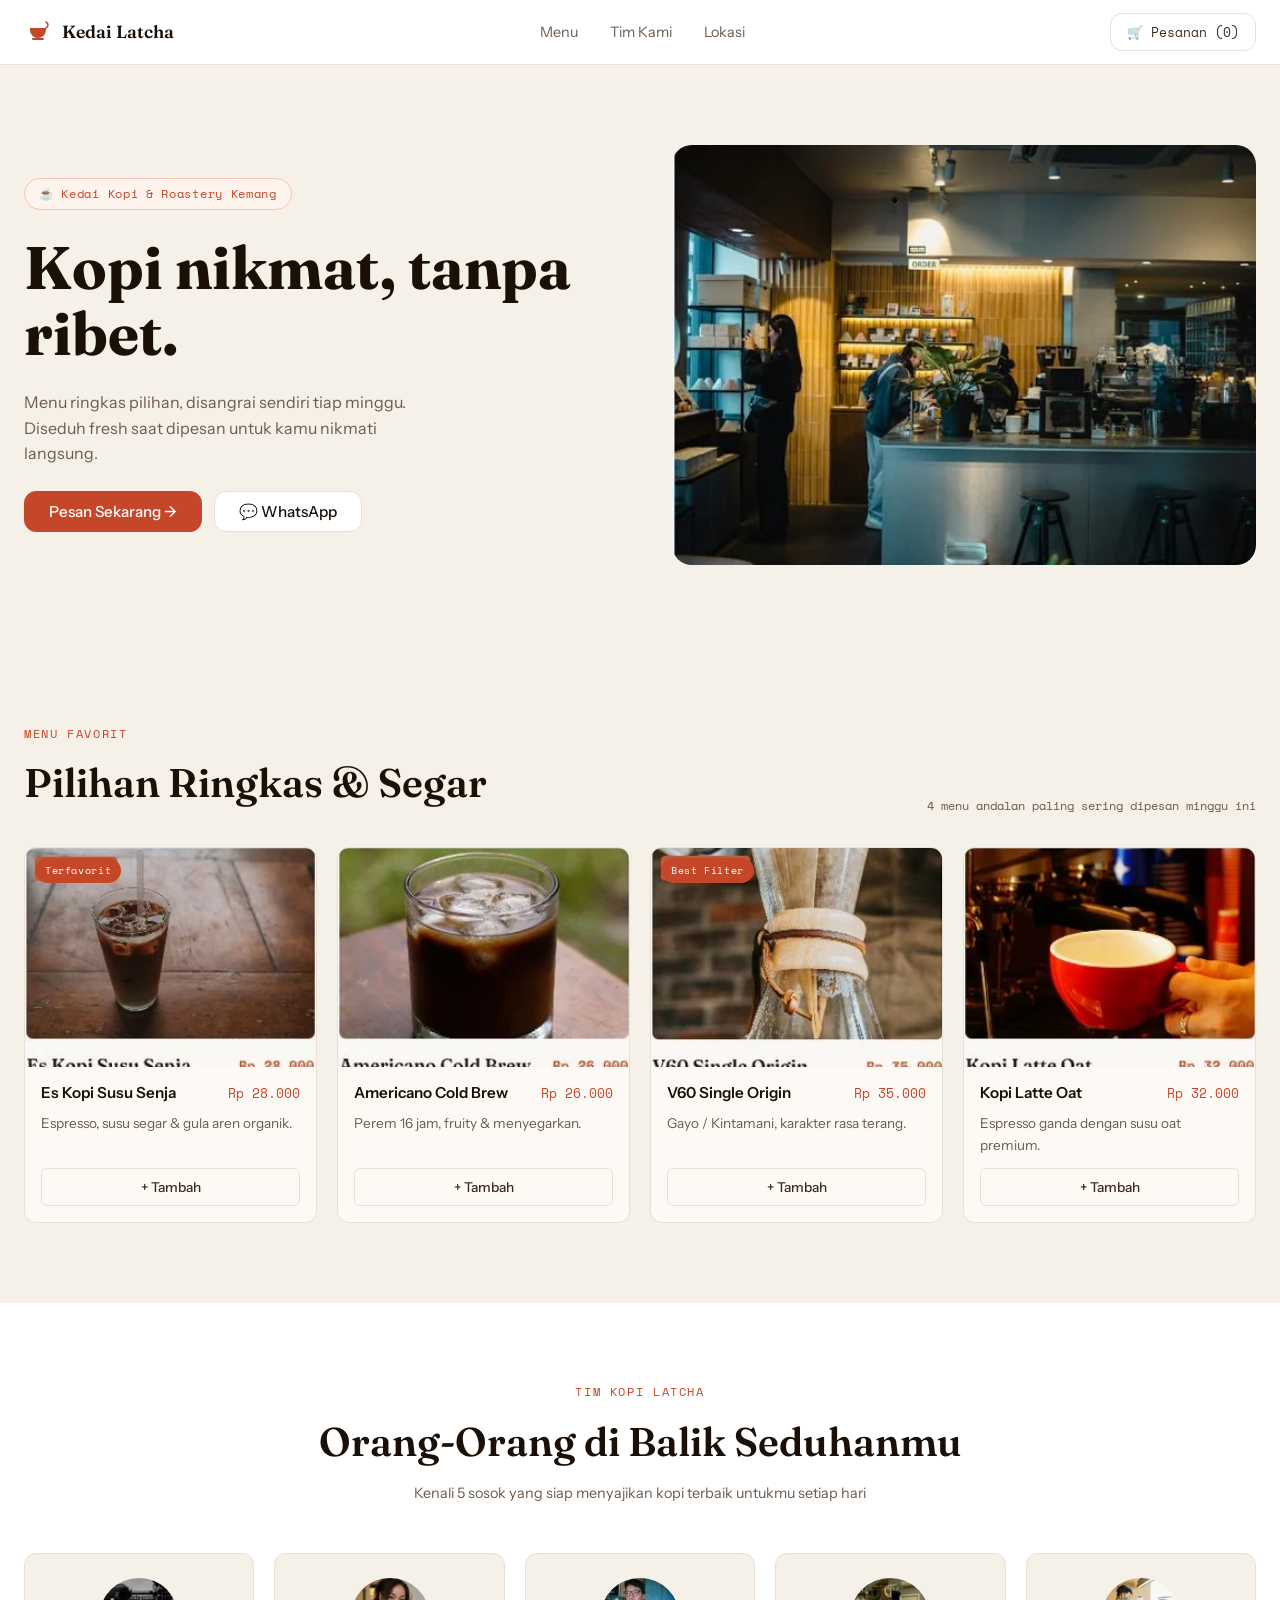
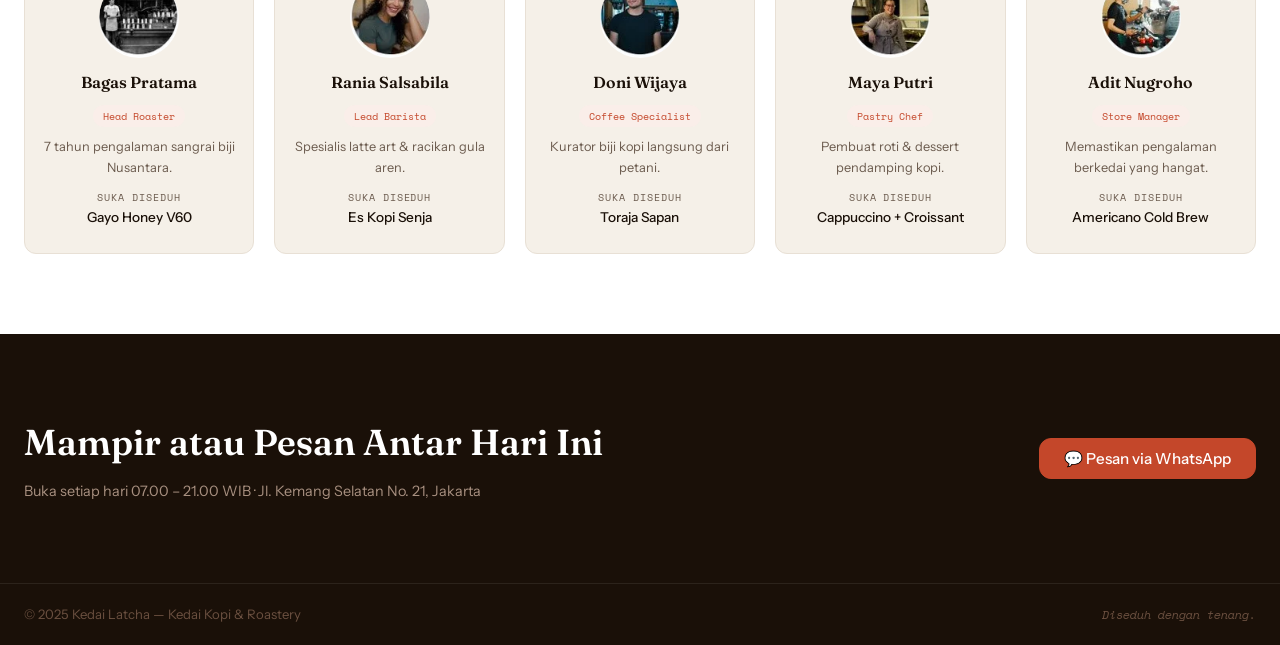
==== index.html @ dbca605b "feat: complete Kedai Latcha website implementation per PRD & mockup" ====
<!DOCTYPE html>
<html lang="id">
<head>
  <meta charset="UTF-8" />
  <meta name="viewport" content="width=device-width, initial-scale=1.0" />
  <title>Kedai Latcha – Kedai Kopi &amp; Roastery</title>
  <meta name="description" content="Kedai Latcha — kedai kopi dan roastery di Kemang, Jakarta. Menu ringkas pilihan, disangrai sendiri tiap minggu. Pesan via WhatsApp." />

  <!-- Open Graph -->
  <meta property="og:type" content="website" />
  <meta property="og:title" content="Kedai Latcha – Kedai Kopi &amp; Roastery" />
  <meta property="og:description" content="Kopi nikmat, tanpa ribet. Menu andalan disangrai sendiri tiap minggu di Kemang, Jakarta." />
  <meta property="og:image" content="img/hero-cafe.webp" />
  <meta property="og:locale" content="id_ID" />

  <!-- JSON-LD Structured Data -->
  <script type="application/ld+json">
  {
    "@context": "https://schema.org",
    "@type": "CafeOrCoffeeShop",
    "name": "Kedai Latcha",
    "description": "Kedai kopi dan roastery di Kemang, Jakarta.",
    "url": "https://kedailatcha.com",
    "telephone": "+628123456789",
    "address": {
      "@type": "PostalAddress",
      "streetAddress": "Jl. Kemang Selatan No. 21",
      "addressLocality": "Jakarta Selatan",
      "addressRegion": "DKI Jakarta",
      "postalCode": "12730",
      "addressCountry": "ID"
    },
    "openingHours": "Mo-Su 07:00-21:00",
    "servesCuisine": "Coffee",
    "priceRange": "Rp 26.000 – Rp 35.000"
  }
  </script>

  <!-- Google Fonts -->
  <link rel="preconnect" href="https://fonts.googleapis.com" />
  <link rel="preconnect" href="https://fonts.gstatic.com" crossorigin />
  <link
    href="https://fonts.googleapis.com/css2?family=Fraunces:wght@400;600;700&family=Instrument+Sans:wght@400;500;600&family=Space+Mono:wght@400;700&display=swap"
    rel="stylesheet"
  />

  <link rel="stylesheet" href="css/style.css" />
</head>
<body>

  <!-- Skip link -->
  <a class="skip-link" href="#main">Lewati ke konten utama</a>

  <!-- ═══════════════════════════════════════
       NAVBAR
  ═══════════════════════════════════════ -->
  <header id="navbar">
    <div class="nav-inner">

      <!-- Logo -->
      <a href="#" class="nav-logo" aria-label="Kedai Latcha - Halaman Utama">
        <svg width="28" height="28" viewBox="0 0 28 28" fill="none" aria-hidden="true" focusable="false">
          <path d="M6 10h16v2a8 8 0 01-16 0v-2z" fill="currentColor"/>
          <path d="M22 10c0 0 2-1 2-3s-2-3-2-3" stroke="currentColor" stroke-width="1.5" stroke-linecap="round"/>
          <rect x="8" y="20" width="12" height="2" rx="1" fill="currentColor"/>
        </svg>
        <span>Kedai Latcha</span>
      </a>

      <!-- Desktop Nav -->
      <nav aria-label="Navigasi utama">
        <ul>
          <li><a href="#menu">Menu</a></li>
          <li><a href="#tim">Tim Kami</a></li>
          <li><a href="#lokasi">Lokasi</a></li>
        </ul>
      </nav>

      <!-- Right: cart + hamburger -->
      <div class="nav-right">
        <button id="cart-btn" aria-label="Buka keranjang pesanan">
          🛒 Pesanan (<span id="cart-count">0</span>)
        </button>
        <button
          id="hamburger-btn"
          class="hamburger-btn"
          aria-label="Buka menu navigasi"
          aria-expanded="false"
        >
          <svg width="24" height="24" viewBox="0 0 24 24" fill="none" aria-hidden="true" focusable="false">
            <rect x="3" y="5" width="18" height="2" rx="1" fill="currentColor"/>
            <rect x="3" y="11" width="18" height="2" rx="1" fill="currentColor"/>
            <rect x="3" y="17" width="18" height="2" rx="1" fill="currentColor"/>
          </svg>
        </button>
      </div>
    </div>
  </header>

  <!-- Mobile Nav Drawer -->
  <div id="mobile-nav" role="dialog" aria-modal="true" aria-label="Menu Navigasi" hidden>
    <div class="mobile-nav-header">
      <button id="mobile-nav-close" aria-label="Tutup menu navigasi">✕</button>
    </div>
    <nav aria-label="Navigasi mobile">
      <ul>
        <li><a href="#menu">Menu</a></li>
        <li><a href="#tim">Tim Kami</a></li>
        <li><a href="#lokasi">Lokasi</a></li>
      </ul>
    </nav>
  </div>

  <!-- ═══════════════════════════════════════
       MAIN
  ═══════════════════════════════════════ -->
  <main id="main">

    <!-- HERO -->
    <section id="hero" aria-label="Selamat Datang">
      <div class="hero-inner">

        <div class="hero-left">
          <span class="hero-badge">☕ Kedai Kopi &amp; Roastery Kemang</span>
          <h1>Kopi nikmat, tanpa ribet.</h1>
          <p>Menu ringkas pilihan, disangrai sendiri tiap minggu. Diseduh fresh saat dipesan untuk kamu nikmati langsung.</p>
          <div class="hero-buttons">
            <button id="hero-order-btn" class="btn btn-primary">Pesan Sekarang →</button>
            <a
              id="hero-wa-btn"
              href="#"
              class="btn btn-secondary"
              target="_blank"
              rel="noopener noreferrer"
            >💬 WhatsApp</a>
          </div>
        </div>

        <div class="hero-right">
          <img
            src="img/hero-cafe.webp"
            alt="Suasana Kedai Latcha"
            loading="lazy"
            class="hero-img"
            width="600"
            height="400"
          />
        </div>

      </div>
    </section>

    <!-- MENU FAVORIT -->
    <section id="menu" aria-labelledby="menu-heading">
      <div class="menu-section-inner">
        <div class="menu-section-header">
          <div class="section-header-left">
            <span class="section-label">MENU FAVORIT</span>
            <h2 id="menu-heading">Pilihan Ringkas &amp; Segar</h2>
          </div>
          <p class="menu-subtitle">4 menu andalan paling sering dipesan minggu ini</p>
        </div>
        <div id="menu-grid" class="menu-grid"></div>
      </div>
    </section>

    <!-- TIM KAMI -->
    <section id="tim" aria-labelledby="tim-heading">
      <div class="tim-section-inner">
        <div class="tim-section-header">
          <span class="section-label">TIM KOPI LATCHA</span>
          <h2 id="tim-heading">Orang-Orang di Balik Seduhanmu</h2>
          <p class="tim-subtitle">Kenali 5 sosok yang siap menyajikan kopi terbaik untukmu setiap hari</p>
        </div>
        <div id="tim-grid" class="tim-grid"></div>
      </div>
    </section>

    <!-- CTA KUNJUNGAN -->
    <section id="lokasi" class="cta-section" aria-label="Kunjungi Kami">
      <div class="cta-inner">
        <div class="cta-text">
          <h2>Mampir atau Pesan Antar Hari Ini</h2>
          <p>Buka setiap hari 07.00 – 21.00 WIB · Jl. Kemang Selatan No. 21, Jakarta</p>
        </div>
        <div class="cta-right">
          <a
            id="cta-wa-btn"
            href="#"
            class="btn btn-primary"
            target="_blank"
            rel="noopener noreferrer"
          >💬 Pesan via WhatsApp</a>
        </div>
      </div>
    </section>

  </main>

  <!-- ═══════════════════════════════════════
       FOOTER
  ═══════════════════════════════════════ -->
  <footer>
    <div class="footer-inner">
      <p class="footer-copy">© 2025 Kedai Latcha — Kedai Kopi &amp; Roastery</p>
      <p class="footer-tagline">Diseduh dengan tenang.</p>
    </div>
  </footer>

  <!-- ═══════════════════════════════════════
       CART POPUP
  ═══════════════════════════════════════ -->
  <div id="cart-popup" role="dialog" aria-modal="true" aria-label="Keranjang Pesanan" hidden>
    <div class="cart-header">
      <h3>Pesanan Kamu</h3>
      <button id="cart-close-btn" aria-label="Tutup keranjang">✕</button>
    </div>

    <div id="cart-items"></div>

    <div id="cart-empty" hidden>
      Belum ada pesanan. <a href="#menu" id="back-to-menu">Lihat menu →</a>
    </div>

    <div class="cart-footer">
      <div class="cart-total-row">
        <span class="cart-total-label">Total</span>
        <span id="cart-total-price">Rp 0</span>
      </div>
      <button id="checkout-btn" class="btn btn-primary" disabled>Checkout</button>
    </div>
  </div>

  <!-- ═══════════════════════════════════════
       CHECKOUT MODAL
  ═══════════════════════════════════════ -->
  <div id="checkout-modal" role="dialog" aria-modal="true" aria-label="Form Checkout" hidden>
    <div class="modal-overlay"></div>
    <div class="modal-panel">

      <div class="modal-header">
        <h2>Konfirmasi Pesanan</h2>
        <button id="checkout-close-btn" aria-label="Tutup form checkout">✕</button>
      </div>

      <form id="checkout-form" novalidate>

        <!-- Nama -->
        <div class="form-group">
          <label for="field-nama">Nama</label>
          <input
            type="text"
            id="field-nama"
            name="nama"
            placeholder="Nama kamu"
            autocomplete="name"
          />
          <span class="error-msg" id="error-nama"></span>
        </div>

        <!-- Tipe Pesanan -->
        <div class="form-group">
          <label>Tipe Pesanan</label>
          <div class="radio-group">
            <label class="radio-label">
              <input type="radio" name="tipe" value="ambil" /> Ambil di Tempat
            </label>
            <label class="radio-label">
              <input type="radio" name="tipe" value="antar" /> Antar
            </label>
          </div>
          <span class="error-msg" id="error-tipe"></span>
        </div>

        <!-- Alamat (tampil jika Antar dipilih) -->
        <div id="alamat-group" class="form-group" hidden>
          <label for="field-alamat">Alamat Lengkap</label>
          <textarea
            id="field-alamat"
            name="alamat"
            rows="3"
            placeholder="Jl. ..."
          ></textarea>
          <span class="error-msg" id="error-alamat"></span>
        </div>

        <!-- Catatan -->
        <div class="form-group">
          <label for="field-catatan">Catatan (opsional)</label>
          <textarea
            id="field-catatan"
            name="catatan"
            rows="2"
            placeholder="Contoh: gula dikurangi"
          ></textarea>
        </div>

        <button type="submit" class="btn btn-primary" style="width:100%">Kirim via WhatsApp</button>

        <a
          id="wa-fallback-link"
          href="#"
          target="_blank"
          rel="noopener noreferrer"
          hidden
        >Buka WhatsApp manual jika tidak terbuka otomatis</a>

      </form>

      <!-- Cart Clear Prompt -->
      <div id="cart-clear-prompt" hidden>
        <p>Pesanan telah dikirim ke WhatsApp! Mau kosongkan keranjang sekarang?</p>
        <div class="cart-clear-buttons">
          <button id="btn-clear-cart" class="btn btn-secondary">Kosongkan</button>
          <button id="btn-keep-cart" class="btn btn-primary">Pertahankan</button>
        </div>
      </div>

    </div>
  </div>

  <!-- Scripts -->
  <script src="js/data.js"></script>
  <script src="js/app.js"></script>

</body>
</html>
---- css/style.css ----
/* ============================================================
   css/style.css — Kedai Latcha
   Mobile-first, plain CSS, no framework
   ============================================================ */

/* ─── Custom Properties ───────────────────────────────────── */
:root {
  --color-bg:            #F5F0E8;
  --color-accent:        #C4472A;
  --color-accent-hover:  #A33820;
  --color-dark:          #1A1008;
  --color-text:          #3D2B1F;
  --color-muted:         #6B5B4E;
  --color-border:        #E8E0D5;
  --color-card-bg:       #FDFAF6;
  --color-badge-team-bg: #FAEEE9;
  --color-white:         #FFFFFF;

  --font-display: 'Fraunces', Georgia, serif;
  --font-body:    'Instrument Sans', system-ui, sans-serif;
  --font-mono:    'Space Mono', monospace;

  --radius-sm: 6px;
  --radius-md: 12px;
  --radius-lg: 20px;

  --shadow-card:  0 2px 8px rgba(26, 16, 8, 0.08);
  --shadow-popup: 0 8px 32px rgba(26, 16, 8, 0.18);
  --transition:   0.2s ease;
  --max-width:    1280px;
}

/* ─── Reset & Base ────────────────────────────────────────── */
*, *::before, *::after { box-sizing: border-box; margin: 0; padding: 0; }

html { scroll-behavior: smooth; }

body {
  font-family: var(--font-body);
  background: var(--color-bg);
  color: var(--color-text);
  font-size: 16px;
  line-height: 1.6;
}

img { max-width: 100%; display: block; }

a { color: inherit; }

ul { list-style: none; }

button { font-family: inherit; }

*:focus-visible {
  outline: 2px solid var(--color-accent);
  outline-offset: 3px;
}

/* ─── Skip Link ───────────────────────────────────────────── */
.skip-link {
  position: fixed;
  top: -100%;
  left: 0;
  z-index: 9999;
  background: var(--color-accent);
  color: white;
  padding: 12px 24px;
  font-weight: 500;
  text-decoration: none;
  transition: top var(--transition);
}
.skip-link:focus { top: 0; }

/* ─── Section Label ───────────────────────────────────────── */
.section-label {
  font-family: var(--font-mono);
  font-size: 0.72rem;
  letter-spacing: 0.14em;
  text-transform: uppercase;
  color: var(--color-accent);
  display: block;
  margin-bottom: 8px;
}

/* ─── Buttons ─────────────────────────────────────────────── */
.btn {
  display: inline-flex;
  align-items: center;
  justify-content: center;
  gap: 6px;
  font-family: var(--font-body);
  font-size: 0.95rem;
  font-weight: 500;
  padding: 12px 24px;
  border-radius: var(--radius-md);
  cursor: pointer;
  border: 1.5px solid transparent;
  text-decoration: none;
  transition:
    background var(--transition),
    color var(--transition),
    border-color var(--transition);
  white-space: nowrap;
  line-height: 1;
}
.btn-primary {
  background: var(--color-accent);
  color: white;
  border-color: var(--color-accent);
}
.btn-primary:hover {
  background: var(--color-accent-hover);
  border-color: var(--color-accent-hover);
}
.btn-secondary {
  background: var(--color-white);
  color: var(--color-dark);
  border-color: var(--color-border);
}
.btn-secondary:hover { border-color: var(--color-dark); }

.btn:disabled,
.btn[disabled] { opacity: 0.45; cursor: not-allowed; pointer-events: none; }

/* ─── Navbar ──────────────────────────────────────────────── */
#navbar {
  position: sticky;
  top: 0;
  z-index: 100;
  background: var(--color-white);
  border-bottom: 1px solid var(--color-border);
}
.nav-inner {
  max-width: var(--max-width);
  margin: 0 auto;
  padding: 0 24px;
  height: 64px;
  display: flex;
  align-items: center;
  justify-content: space-between;
  gap: 32px;
}
.nav-logo {
  display: flex;
  align-items: center;
  gap: 10px;
  font-family: var(--font-display);
  font-size: 1.1rem;
  font-weight: 600;
  color: var(--color-dark);
  text-decoration: none;
  white-space: nowrap;
  flex-shrink: 0;
}
.nav-logo svg { color: var(--color-accent); flex-shrink: 0; }

#navbar nav ul {
  display: flex;
  align-items: center;
  gap: 32px;
}
#navbar nav ul li a {
  font-size: 0.9rem;
  color: var(--color-muted);
  text-decoration: none;
  padding: 4px 0;
  transition: color var(--transition);
}
#navbar nav ul li a:hover { color: var(--color-dark); }

.nav-right {
  display: flex;
  align-items: center;
  gap: 12px;
}
#cart-btn {
  font-family: var(--font-mono);
  font-size: 0.82rem;
  background: transparent;
  border: 1.5px solid var(--color-border);
  border-radius: var(--radius-md);
  padding: 8px 16px;
  cursor: pointer;
  color: var(--color-text);
  transition: border-color var(--transition), color var(--transition);
  white-space: nowrap;
}
#cart-btn:hover {
  border-color: var(--color-accent);
  color: var(--color-accent);
}
.hamburger-btn {
  display: none;
  background: none;
  border: none;
  cursor: pointer;
  padding: 8px;
  color: var(--color-dark);
  align-items: center;
}

/* ─── Mobile Nav ──────────────────────────────────────────── */
#mobile-nav {
  position: fixed;
  inset: 0;
  background: var(--color-white);
  z-index: 150;
  display: flex;
  flex-direction: column;
  padding: 24px;
}
#mobile-nav[hidden] { display: none; }

.mobile-nav-header {
  display: flex;
  justify-content: flex-end;
  margin-bottom: 32px;
}
#mobile-nav-close {
  background: none;
  border: none;
  font-size: 1.5rem;
  cursor: pointer;
  color: var(--color-dark);
  padding: 8px;
  line-height: 1;
}
#mobile-nav ul { display: flex; flex-direction: column; }
#mobile-nav ul li a {
  font-family: var(--font-display);
  font-size: 1.75rem;
  font-weight: 600;
  color: var(--color-dark);
  text-decoration: none;
  display: block;
  padding: 16px 0;
  border-bottom: 1px solid var(--color-border);
  transition: color var(--transition);
}
#mobile-nav ul li a:hover { color: var(--color-accent); }

/* ─── Hero ────────────────────────────────────────────────── */
#hero { padding: 80px 24px; }

.hero-inner {
  max-width: var(--max-width);
  margin: 0 auto;
  display: grid;
  grid-template-columns: 1fr 1fr;
  gap: 64px;
  align-items: center;
}
.hero-left {
  display: flex;
  flex-direction: column;
  gap: 24px;
}
.hero-badge {
  display: inline-flex;
  align-items: center;
  gap: 6px;
  font-family: var(--font-mono);
  font-size: 0.72rem;
  letter-spacing: 0.06em;
  background: #FFF3EE;
  color: var(--color-accent);
  border: 1px solid #F5C4B4;
  border-radius: 999px;
  padding: 6px 14px;
  width: fit-content;
}
.hero-left h1 {
  font-family: var(--font-display);
  font-size: clamp(2.5rem, 5vw, 3.75rem);
  line-height: 1.1;
  font-weight: 700;
  color: var(--color-dark);
}
.hero-left > p {
  color: var(--color-muted);
  max-width: 420px;
}
.hero-buttons { display: flex; gap: 12px; flex-wrap: wrap; }

.hero-img {
  width: 100%;
  height: 420px;
  object-fit: cover;
  border-radius: var(--radius-lg);
  background: var(--color-border);
}

/* ─── Menu Section ────────────────────────────────────────── */
#menu { padding: 80px 24px; }

.menu-section-inner { max-width: var(--max-width); margin: 0 auto; }

.menu-section-header {
  display: flex;
  justify-content: space-between;
  align-items: flex-end;
  margin-bottom: 32px;
  gap: 16px;
}
#menu h2 {
  font-family: var(--font-display);
  font-size: clamp(1.75rem, 4vw, 2.5rem);
  color: var(--color-dark);
  font-weight: 600;
}
.menu-subtitle {
  font-family: var(--font-mono);
  font-size: 0.75rem;
  color: var(--color-muted);
  text-align: right;
  white-space: nowrap;
}
.menu-grid {
  display: grid;
  grid-template-columns: repeat(4, 1fr);
  gap: 20px;
}

/* ─── Menu Card ───────────────────────────────────────────── */
.menu-card {
  background: var(--color-card-bg);
  border: 1px solid var(--color-border);
  border-radius: var(--radius-md);
  overflow: hidden;
  display: flex;
  flex-direction: column;
  transition: box-shadow var(--transition), transform var(--transition);
}
.menu-card:hover {
  box-shadow: var(--shadow-card);
  transform: translateY(-2px);
}

.card-img-wrap {
  position: relative;
  aspect-ratio: 4 / 3;
  overflow: hidden;
  background: var(--color-border);
}
.card-img-wrap img {
  width: 100%;
  height: 100%;
  object-fit: cover;
  transition: transform 0.35s ease;
}
.menu-card:hover .card-img-wrap img { transform: scale(1.05); }

.card-badge {
  position: absolute;
  top: 10px;
  left: 10px;
  font-family: var(--font-mono);
  font-size: 0.65rem;
  letter-spacing: 0.06em;
  background: var(--color-accent);
  color: white;
  padding: 4px 10px;
  border-radius: 999px;
}

.card-body {
  padding: 14px 16px 16px;
  display: flex;
  flex-direction: column;
  gap: 8px;
  flex: 1;
}
.card-name-price {
  display: flex;
  justify-content: space-between;
  align-items: baseline;
  gap: 8px;
}
.card-name {
  font-weight: 600;
  font-size: 0.95rem;
  color: var(--color-dark);
}
.card-price {
  font-family: var(--font-mono);
  font-size: 0.82rem;
  color: var(--color-accent);
  white-space: nowrap;
}
.card-desc {
  font-size: 0.85rem;
  color: var(--color-muted);
  flex: 1;
}
.card-add-btn {
  margin-top: 4px;
  width: 100%;
  padding: 10px;
  font-size: 0.85rem;
  font-weight: 500;
  background: transparent;
  border: 1px solid var(--color-border);
  border-radius: var(--radius-sm);
  cursor: pointer;
  color: var(--color-text);
  transition:
    background var(--transition),
    color var(--transition),
    border-color var(--transition);
}
.card-add-btn:hover {
  background: var(--color-accent);
  color: white;
  border-color: var(--color-accent);
}
.card-add-btn:disabled { opacity: 0.4; cursor: not-allowed; }
.card-sold-out {
  font-family: var(--font-mono);
  font-size: 0.75rem;
  color: var(--color-muted);
  text-align: center;
  padding: 10px;
}

/* ─── Tim Section ─────────────────────────────────────────── */
#tim { padding: 80px 24px; background: var(--color-white); }

.tim-section-inner { max-width: var(--max-width); margin: 0 auto; }

.tim-section-header {
  text-align: center;
  margin-bottom: 48px;
}
.tim-section-header h2 {
  font-family: var(--font-display);
  font-size: clamp(1.75rem, 4vw, 2.5rem);
  color: var(--color-dark);
  font-weight: 600;
  margin-bottom: 8px;
}
.tim-subtitle { font-size: 0.9rem; color: var(--color-muted); }

.tim-grid {
  display: grid;
  grid-template-columns: repeat(5, 1fr);
  gap: 20px;
}
.tim-card {
  text-align: center;
  padding: 24px 16px;
  background: var(--color-bg);
  border-radius: var(--radius-md);
  border: 1px solid var(--color-border);
}
.tim-foto {
  width: 80px;
  height: 80px;
  border-radius: 50%;
  object-fit: cover;
  margin: 0 auto 12px;
  background: var(--color-border);
}
.tim-nama {
  font-family: var(--font-display);
  font-weight: 600;
  font-size: 1rem;
  color: var(--color-dark);
  margin-bottom: 6px;
}
.tim-jabatan {
  display: inline-block;
  font-family: var(--font-mono);
  font-size: 0.65rem;
  background: var(--color-badge-team-bg);
  color: var(--color-accent);
  padding: 3px 10px;
  border-radius: 999px;
  margin-bottom: 10px;
}
.tim-bio {
  font-size: 0.8rem;
  color: var(--color-muted);
  margin-bottom: 12px;
}
.tim-suka-label {
  font-family: var(--font-mono);
  font-size: 0.6rem;
  color: var(--color-muted);
  text-transform: uppercase;
  letter-spacing: 0.1em;
  margin-bottom: 2px;
}
.tim-suka {
  font-size: 0.85rem;
  font-weight: 500;
  color: var(--color-dark);
}

/* ─── CTA Section ─────────────────────────────────────────── */
.cta-section { background: var(--color-dark); padding: 80px 24px; }

.cta-inner {
  max-width: var(--max-width);
  margin: 0 auto;
  display: flex;
  justify-content: space-between;
  align-items: center;
  gap: 32px;
  flex-wrap: wrap;
}
.cta-text h2 {
  font-family: var(--font-display);
  font-size: clamp(1.5rem, 3vw, 2.25rem);
  color: white;
  font-weight: 600;
  margin-bottom: 8px;
}
.cta-text p { color: #A89080; font-size: 0.9rem; }

/* ─── Footer ──────────────────────────────────────────────── */
footer {
  background: var(--color-dark);
  border-top: 1px solid rgba(255, 255, 255, 0.08);
  padding: 20px 24px;
}
.footer-inner {
  max-width: var(--max-width);
  margin: 0 auto;
  display: flex;
  justify-content: space-between;
  align-items: center;
  flex-wrap: wrap;
  gap: 8px;
}
.footer-copy    { font-size: 0.82rem; color: #6B5040; }
.footer-tagline {
  font-family: var(--font-mono);
  font-size: 0.75rem;
  color: #6B5040;
  font-style: italic;
}

/* ─── Cart Popup ──────────────────────────────────────────── */
#cart-popup {
  position: fixed;
  bottom: 24px;
  right: 24px;
  width: 380px;
  max-height: 80vh;
  background: white;
  border-radius: var(--radius-lg);
  box-shadow: var(--shadow-popup);
  display: flex;
  flex-direction: column;
  z-index: 200;
  overflow: hidden;
}
#cart-popup[hidden] { display: none; }

.cart-header {
  display: flex;
  justify-content: space-between;
  align-items: center;
  padding: 20px;
  border-bottom: 1px solid var(--color-border);
  flex-shrink: 0;
}
.cart-header h3 {
  font-family: var(--font-display);
  font-size: 1.1rem;
  font-weight: 600;
}
#cart-close-btn {
  background: none;
  border: none;
  font-size: 1.1rem;
  cursor: pointer;
  color: var(--color-muted);
  padding: 4px 8px;
  border-radius: var(--radius-sm);
  transition: color var(--transition);
  line-height: 1;
}
#cart-close-btn:hover { color: var(--color-dark); }

#cart-items {
  flex: 1;
  overflow-y: auto;
  padding: 16px;
  display: flex;
  flex-direction: column;
  gap: 10px;
}

#cart-empty {
  flex: 1;
  display: flex;
  flex-direction: column;
  align-items: center;
  justify-content: center;
  gap: 8px;
  padding: 32px 16px;
  color: var(--color-muted);
  font-size: 0.9rem;
  text-align: center;
}
#cart-empty[hidden] { display: none; }
#cart-empty a { color: var(--color-accent); text-decoration: none; font-weight: 500; }

.cart-item {
  display: flex;
  align-items: center;
  gap: 10px;
  padding: 12px;
  background: var(--color-bg);
  border-radius: var(--radius-sm);
  border: 1px solid var(--color-border);
}
.cart-item-info { flex: 1; min-width: 0; }
.cart-item-name {
  font-weight: 500;
  font-size: 0.88rem;
  color: var(--color-dark);
  white-space: nowrap;
  overflow: hidden;
  text-overflow: ellipsis;
}
.cart-item-price {
  font-family: var(--font-mono);
  font-size: 0.75rem;
  color: var(--color-muted);
}

.cart-qty-controls {
  display: flex;
  align-items: center;
  gap: 6px;
  flex-shrink: 0;
}
.qty-btn {
  width: 28px;
  height: 28px;
  border-radius: 50%;
  border: 1px solid var(--color-border);
  background: white;
  cursor: pointer;
  font-size: 1rem;
  display: flex;
  align-items: center;
  justify-content: center;
  color: var(--color-text);
  line-height: 1;
  padding: 0;
  transition:
    background var(--transition),
    color var(--transition),
    border-color var(--transition);
}
.qty-btn:hover {
  background: var(--color-accent);
  color: white;
  border-color: var(--color-accent);
}
.cart-qty-num {
  font-family: var(--font-mono);
  font-size: 0.85rem;
  min-width: 20px;
  text-align: center;
}
.cart-item-subtotal {
  font-family: var(--font-mono);
  font-size: 0.82rem;
  font-weight: 700;
  color: var(--color-dark);
  min-width: 72px;
  text-align: right;
  flex-shrink: 0;
}
.cart-item-delete {
  background: none;
  border: none;
  cursor: pointer;
  color: var(--color-muted);
  font-size: 0.9rem;
  padding: 4px;
  border-radius: var(--radius-sm);
  flex-shrink: 0;
  transition: color var(--transition);
  line-height: 1;
}
.cart-item-delete:hover { color: var(--color-accent); }

.cart-footer {
  padding: 16px 20px;
  border-top: 1px solid var(--color-border);
  display: flex;
  flex-direction: column;
  gap: 12px;
  flex-shrink: 0;
}
.cart-total-row {
  display: flex;
  justify-content: space-between;
  align-items: center;
}
.cart-total-label { font-weight: 500; font-size: 0.9rem; }
#cart-total-price {
  font-family: var(--font-mono);
  font-weight: 700;
  font-size: 1.1rem;
  color: var(--color-dark);
}

/* ─── Checkout Modal ──────────────────────────────────────── */
#checkout-modal {
  position: fixed;
  inset: 0;
  z-index: 300;
  display: flex;
  align-items: center;
  justify-content: center;
}
#checkout-modal[hidden] { display: none; }

.modal-overlay {
  position: absolute;
  inset: 0;
  background: rgba(26, 16, 8, 0.5);
}
.modal-panel {
  position: relative;
  background: white;
  border-radius: var(--radius-lg);
  padding: 32px;
  width: 90%;
  max-width: 480px;
  max-height: 90vh;
  overflow-y: auto;
  box-shadow: var(--shadow-popup);
}
.modal-header {
  display: flex;
  justify-content: space-between;
  align-items: center;
  margin-bottom: 24px;
}
.modal-header h2 {
  font-family: var(--font-display);
  font-size: 1.25rem;
  font-weight: 600;
}
#checkout-close-btn {
  background: none;
  border: none;
  font-size: 1.1rem;
  cursor: pointer;
  color: var(--color-muted);
  padding: 4px 8px;
  line-height: 1;
}
#checkout-form { display: flex; flex-direction: column; gap: 18px; }

.form-group { display: flex; flex-direction: column; gap: 6px; }
.form-group label { font-size: 0.85rem; font-weight: 500; color: var(--color-dark); }

#checkout-form input[type="text"],
#checkout-form textarea {
  width: 100%;
  padding: 10px 14px;
  border: 1.5px solid var(--color-border);
  border-radius: var(--radius-sm);
  font-family: var(--font-body);
  font-size: 0.9rem;
  background: white;
  color: var(--color-text);
  transition: border-color var(--transition);
  resize: vertical;
}
#checkout-form input[type="text"]:focus,
#checkout-form textarea:focus {
  border-color: var(--color-accent);
  outline: none;
}

.radio-group { display: flex; gap: 20px; flex-wrap: wrap; }
.radio-label {
  display: flex;
  align-items: center;
  gap: 7px;
  cursor: pointer;
  font-size: 0.9rem;
  color: var(--color-text);
}
.radio-label input[type="radio"] {
  accent-color: var(--color-accent);
  width: 16px;
  height: 16px;
  cursor: pointer;
}

.error-msg {
  font-size: 0.78rem;
  color: var(--color-accent);
  min-height: 1rem;
}

#alamat-group[hidden] { display: none; }

#wa-fallback-link {
  font-size: 0.82rem;
  color: var(--color-accent);
  text-align: center;
  display: block;
  text-decoration: underline;
}
#wa-fallback-link[hidden] { display: none; }

#cart-clear-prompt {
  background: #FFF8F5;
  border: 1px solid #F5C4B4;
  border-radius: var(--radius-md);
  padding: 16px;
  text-align: center;
  margin-top: 16px;
}
#cart-clear-prompt[hidden] { display: none; }
#cart-clear-prompt p {
  font-size: 0.9rem;
  color: var(--color-dark);
  margin-bottom: 12px;
}
.cart-clear-buttons { display: flex; gap: 10px; justify-content: center; }

/* ─── Toast ───────────────────────────────────────────────── */
.toast {
  position: fixed;
  bottom: 90px;
  right: 24px;
  z-index: 500;
  background: var(--color-dark);
  color: white;
  font-family: var(--font-mono);
  font-size: 0.78rem;
  padding: 10px 18px;
  border-radius: var(--radius-md);
  pointer-events: none;
  opacity: 0;
  transform: translateY(8px);
  transition: opacity 0.25s ease, transform 0.25s ease;
}
.toast.show { opacity: 1; transform: translateY(0); }

/* ─── Responsive ──────────────────────────────────────────── */

/* Tablet: ≤ 1024px */
@media (max-width: 1024px) {
  .menu-grid { grid-template-columns: repeat(2, 1fr); }
  .tim-grid  { grid-template-columns: repeat(3, 1fr); }
  .hero-inner { gap: 40px; }
}

/* Large mobile / tablet portrait: ≤ 768px */
@media (max-width: 768px) {
  #navbar nav { display: none; }
  .hamburger-btn { display: flex; }

  .hero-inner { grid-template-columns: 1fr; }
  .hero-right { order: -1; }
  .hero-img   { height: 260px; }
  .hero-left h1 { font-size: 2.25rem; }

  .menu-section-header { flex-direction: column; align-items: flex-start; }
  .menu-subtitle { text-align: left; }

  .tim-grid { grid-template-columns: repeat(2, 1fr); }

  #cart-popup { width: calc(100vw - 24px); right: 12px; bottom: 12px; }

  .cta-inner { flex-direction: column; align-items: flex-start; }
}

/* Small mobile: ≤ 480px */
@media (max-width: 480px) {
  #hero          { padding: 48px 16px; }
  #menu          { padding: 56px 16px; }
  #tim           { padding: 56px 16px; }
  .cta-section   { padding: 56px 16px; }

  .menu-grid { grid-template-columns: 1fr; }
  .tim-grid  { grid-template-columns: repeat(2, 1fr); }

  .modal-panel { padding: 24px 20px; }
}
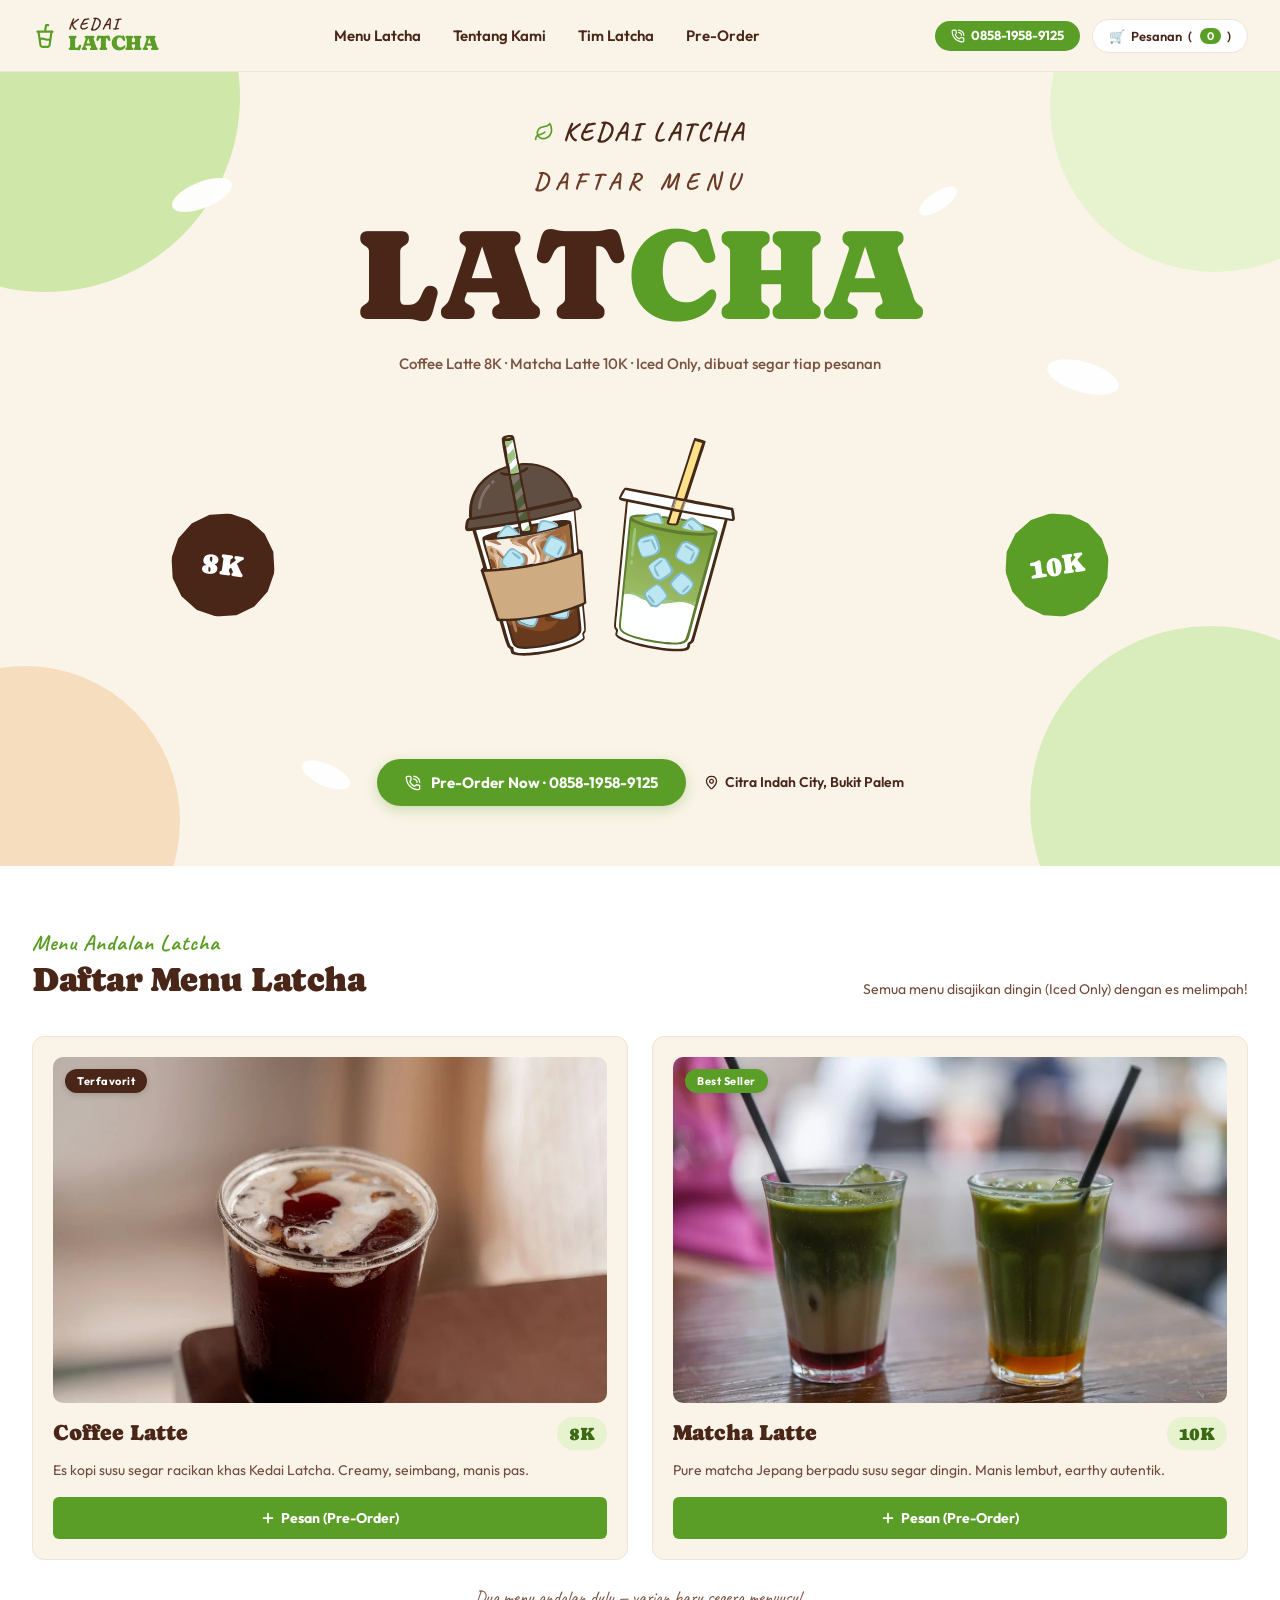
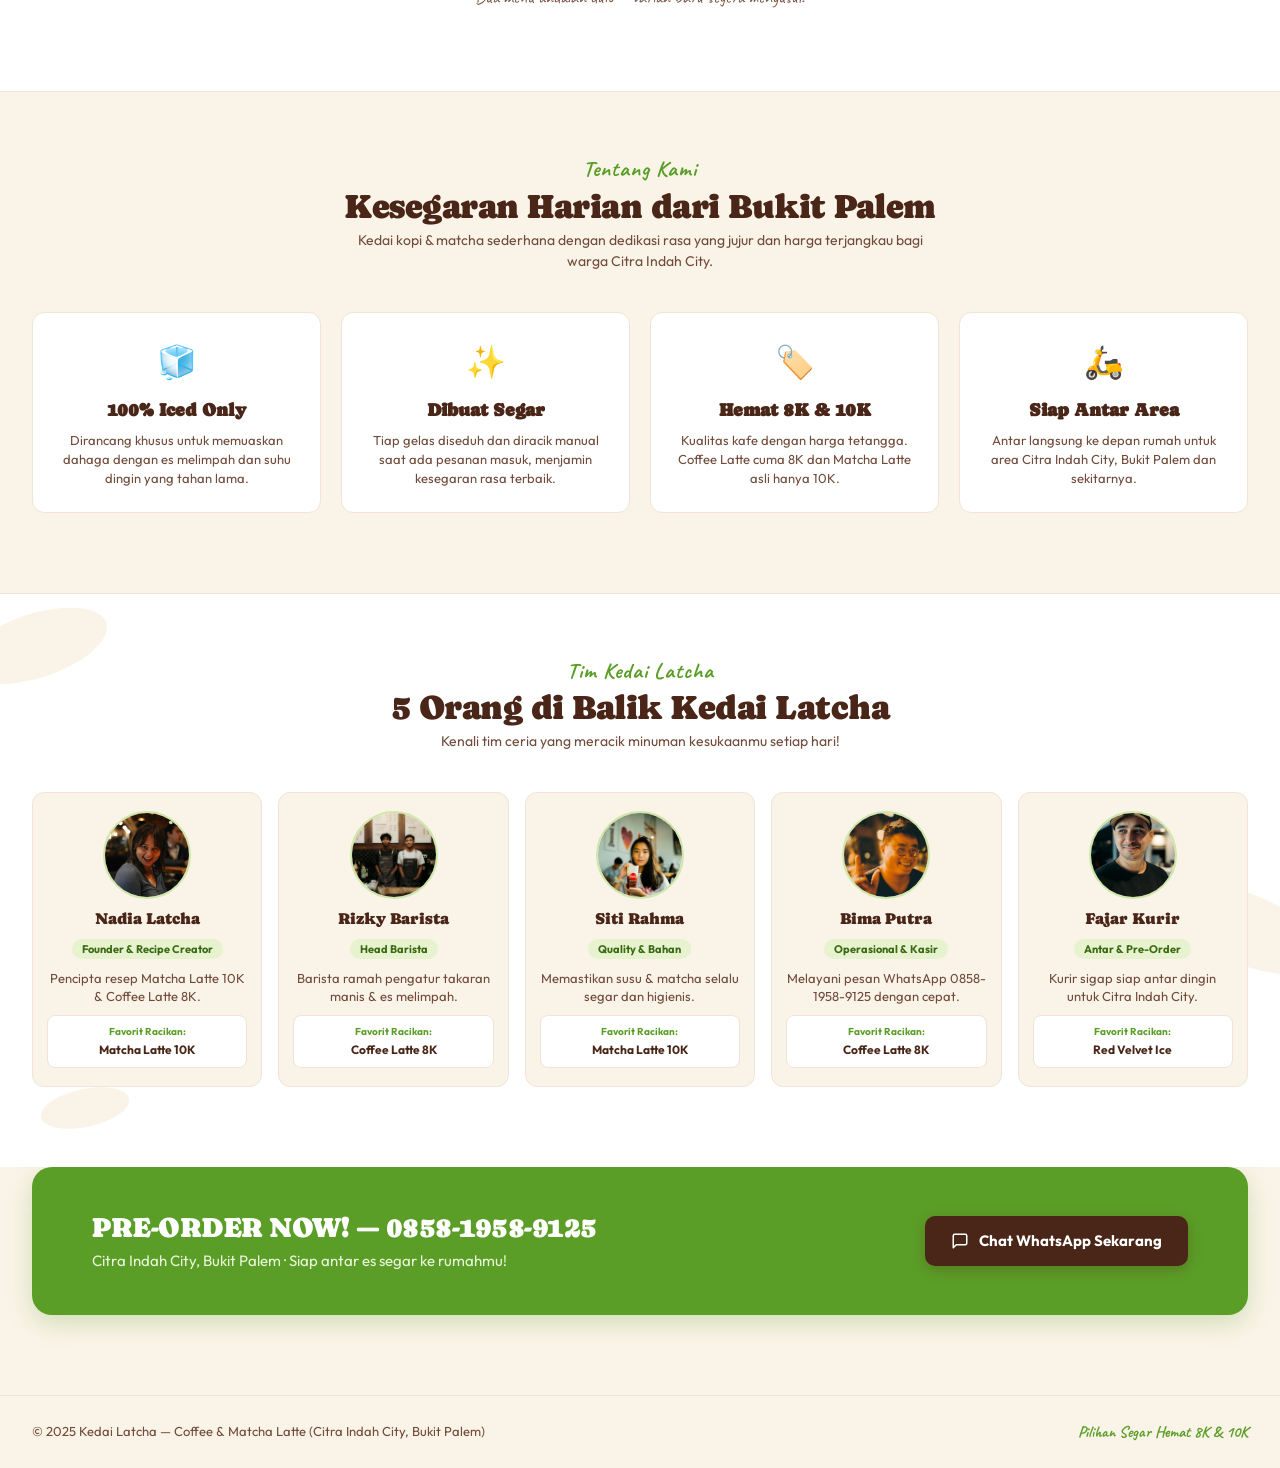
==== commit 3072d712: "feat : starter awal kedai latcha" ====
--- a/index.html
+++ b/index.html
@@ -3,14 +3,14 @@
 <head>
   <meta charset="UTF-8" />
   <meta name="viewport" content="width=device-width, initial-scale=1.0" />
-  <title>Kedai Latcha – Kedai Kopi &amp; Roastery</title>
-  <meta name="description" content="Kedai Latcha — kedai kopi dan roastery di Kemang, Jakarta. Menu ringkas pilihan, disangrai sendiri tiap minggu. Pesan via WhatsApp." />
+  <title>Kedai Latcha — Coffee &amp; Matcha Latte | Citra Indah City</title>
+  <meta name="description" content="Kedai Latcha di Citra Indah City, Bukit Palem. Nikmati Coffee Latte 8K &amp; Matcha Latte 10K. 100% Iced Only, segar tiap pesanan. Pre-Order WhatsApp 0858-1958-9125." />
 
   <!-- Open Graph -->
   <meta property="og:type" content="website" />
-  <meta property="og:title" content="Kedai Latcha – Kedai Kopi &amp; Roastery" />
-  <meta property="og:description" content="Kopi nikmat, tanpa ribet. Menu andalan disangrai sendiri tiap minggu di Kemang, Jakarta." />
-  <meta property="og:image" content="img/hero-cafe.webp" />
+  <meta property="og:title" content="Kedai Latcha — Coffee &amp; Matcha Latte" />
+  <meta property="og:description" content="Coffee Latte 8K · Matcha Latte 10K · Iced Only, dibuat segar tiap pesanan di Citra Indah City, Bukit Palem." />
+  <meta property="og:image" content="img/menu-matcha-latte.webp" />
   <meta property="og:locale" content="id_ID" />
 
   <!-- JSON-LD Structured Data -->
@@ -19,28 +19,27 @@
     "@context": "https://schema.org",
     "@type": "CafeOrCoffeeShop",
     "name": "Kedai Latcha",
-    "description": "Kedai kopi dan roastery di Kemang, Jakarta.",
-    "url": "https://kedailatcha.com",
-    "telephone": "+628123456789",
+    "description": "Coffee Latte 8K & Matcha Latte 10K Iced Only dibuat segar tiap pesanan di Citra Indah City, Bukit Palem.",
+    "url": "https://wa.me/6285819589125",
+    "telephone": "+6285819589125",
     "address": {
       "@type": "PostalAddress",
-      "streetAddress": "Jl. Kemang Selatan No. 21",
-      "addressLocality": "Jakarta Selatan",
-      "addressRegion": "DKI Jakarta",
-      "postalCode": "12730",
+      "streetAddress": "Citra Indah City, Bukit Palem",
+      "addressLocality": "Jonggol, Bogor",
+      "addressRegion": "Jawa Barat",
       "addressCountry": "ID"
     },
     "openingHours": "Mo-Su 07:00-21:00",
-    "servesCuisine": "Coffee",
-    "priceRange": "Rp 26.000 – Rp 35.000"
+    "servesCuisine": "Coffee, Matcha, Latte",
+    "priceRange": "Rp 8.000 – Rp 10.000"
   }
   </script>
 
-  <!-- Google Fonts -->
+  <!-- Google Fonts: Caprasimo, Caveat, Outfit -->
   <link rel="preconnect" href="https://fonts.googleapis.com" />
   <link rel="preconnect" href="https://fonts.gstatic.com" crossorigin />
   <link
-    href="https://fonts.googleapis.com/css2?family=Fraunces:wght@400;600;700&family=Instrument+Sans:wght@400;500;600&family=Space+Mono:wght@400;700&display=swap"
+    href="https://fonts.googleapis.com/css2?family=Caprasimo&family=Caveat:wght@400..700&family=Outfit:wght@100..900&display=swap"
     rel="stylesheet"
   />
 
@@ -48,49 +47,85 @@
 </head>
 <body>
 
-  <!-- Skip link -->
+  <!-- Skip link for accessibility -->
   <a class="skip-link" href="#main">Lewati ke konten utama</a>
 
   <!-- ═══════════════════════════════════════
        NAVBAR
   ═══════════════════════════════════════ -->
-  <header id="navbar">
-    <div class="nav-inner">
-
-      <!-- Logo -->
-      <a href="#" class="nav-logo" aria-label="Kedai Latcha - Halaman Utama">
-        <svg width="28" height="28" viewBox="0 0 28 28" fill="none" aria-hidden="true" focusable="false">
-          <path d="M6 10h16v2a8 8 0 01-16 0v-2z" fill="currentColor"/>
-          <path d="M22 10c0 0 2-1 2-3s-2-3-2-3" stroke="currentColor" stroke-width="1.5" stroke-linecap="round"/>
-          <rect x="8" y="20" width="12" height="2" rx="1" fill="currentColor"/>
+  <header id="navbar" class="site-navbar">
+    <div class="nav-container">
+
+      <!-- Brand Logo -->
+      <a href="#" class="brand-logo" aria-label="Kedai Latcha — Beranda">
+        <svg
+          class="brand-icon-svg"
+          viewBox="0 0 26 26"
+          preserveAspectRatio="xMidYMid meet"
+          xmlns="http://www.w3.org/2000/svg"
+          aria-hidden="true"
+        >
+          <path
+            d="M13.908 1.092q-.153 .051-.286 .108-.127 .05-.298 .222-.165 .165-.235 .311-.064 .14-.533 2.971l-.464 2.862q0 0-3.459 .026h-3.46l-.184 .076q-.438 .209-.596 .654-.153 .438 .05 .857 .134 .209 .394 .381 .26 .165 .52 .19 .153 0 .178 .013 .032 .012 .032 .089l.908 6.271q.882 6.157 .907 6.341 .235 .908 .94 1.562 .622 .597 1.479 .806 .209 .051 .622 .076h2.704q2.19 0 2.603-.012 .419-.013 .755-.146h.025q.495-.153 .946-.489 .457-.343 .756-.794 .298-.457 .431-1.028 .076-.286 .933-6.373l.857-6.316h.21q.419-.025 .704-.336 .235-.235 .299-.584 .063-.356-.108-.667-.165-.311-.527-.495l-.184-.076-6.526-.026v-.076q0-.057 .362-2.133l.337-2.082 .755-.025q.571 0 .686-.025 .12-.026 .279-.077 .495-.234 .596-.78 .102-.546-.285-.94-.26-.26-.622-.311-.184-.051-1.263-.051-1.08 0-1.238 .051zM18.25 9.801q-.026 .076-.388 2.78l-.387 2.787q-.032 .076-.082 .101-.051 .026-.337 .076-.419 .108-.679 .134-.254 .025-.673 .025-.597 0-1.117-.101-.521-.108-1.168-.369-.806-.311-1.435-.438-1.561-.317-3.142-.057-.342 .083-.355 .07-.013-.013-.362-2.456-.349-2.444-.349-2.527v-.076h9.725q.749 .025 .749 .051zM11.077 16.847q.673 .108 1.587 .444 1.009 .362 1.898 .521 .361 .05 1.155 .05 .793 0 1.104-.05 .311-.051 .311-.026 0 .102-.285 2.108-.286 1.999-.311 2.101-.102 .311-.413 .546l-.032 .025q-.127 .108-.285 .133-.153 .026-.724 .051h-4.424q-.362-.025-.489-.076-.394-.159-.578-.521-.076-.133-.139-.507-.064-.375-.299-2.07l-.336-2.469q-.032-.102 .044-.14 .083-.044 .527-.095 .362-.051 .857-.063 .495-.013 .832 .038z"
+            fill="#5B9E27"
+          />
         </svg>
-        <span>Kedai Latcha</span>
+        <div class="brand-text">
+          <span class="brand-sub">KEDAI</span>
+          <span class="brand-name">LATCHA</span>
+        </div>
       </a>
 
-      <!-- Desktop Nav -->
-      <nav aria-label="Navigasi utama">
-        <ul>
-          <li><a href="#menu">Menu</a></li>
-          <li><a href="#tim">Tim Kami</a></li>
-          <li><a href="#lokasi">Lokasi</a></li>
+      <!-- Desktop Nav Links -->
+      <nav class="desktop-nav" aria-label="Navigasi utama">
+        <ul class="nav-menu-list">
+          <li><a href="#menu" class="nav-link">Menu Latcha</a></li>
+          <li><a href="#tentang" class="nav-link">Tentang Kami</a></li>
+          <li><a href="#tim" class="nav-link">Tim Latcha</a></li>
+          <li><a href="#preorder" class="nav-link">Pre-Order</a></li>
         </ul>
       </nav>
 
-      <!-- Right: cart + hamburger -->
-      <div class="nav-right">
-        <button id="cart-btn" aria-label="Buka keranjang pesanan">
-          🛒 Pesanan (<span id="cart-count">0</span>)
+      <!-- Nav Actions: Phone Badge + Cart + Hamburger -->
+      <div class="nav-actions">
+        <a
+          href="https://wa.me/6285819589125"
+          class="po-badge"
+          target="_blank"
+          rel="noopener noreferrer"
+          aria-label="Pre-order via WhatsApp 0858-1958-9125"
+        >
+          <svg
+            class="phone-icon-svg"
+            viewBox="0 0 14 14"
+            preserveAspectRatio="xMidYMid meet"
+            xmlns="http://www.w3.org/2000/svg"
+            aria-hidden="true"
+          >
+            <path
+              d="M2.157 .602q-.294 .027-.588 .167-.294 .14-.506 .366-.308 .321-.434 .782-.027 .127-.034 .212-.007 .082-.007 .363 .014 1.651 .537 3.26 .526 1.61 1.493 2.984 .533 .742 1.217 1.429 .687 .684 1.429 1.217 1.374 .967 2.99 1.494 1.617 .522 3.254 .536 .281 0 .363-.007 .085-.007 .212-.034 .253-.072 .44-.181 .188-.113 .37-.294 .184-.185 .294-.373 .112-.188 .184-.44l.041-.168v-1.008q.014-.674 0-.927-.014-.307-.051-.468-.034-.16-.116-.355-.181-.366-.506-.615-.321-.253-.728-.339-.11-.014-.294-.027h-.923q-.841 0-1.046 .013-.202 .014-.383 .072-.28 .082-.492 .253-.208 .168-.417 .445l-.14 .17-.113-.044q-.222-.109-.547-.311-.321-.205-.516-.359-1.076-.813-1.805-1.917-.099-.158-.266-.452-.168-.294-.185-.328-.013-.034 .158-.16 .529-.393 .697-.937 .072-.184 .078-.4 .007-.219 .007-1.1v-1.104l-.054-.154q-.113-.366-.352-.646-.236-.281-.561-.448-.294-.14-.629-.167-.167-.028-1.029-.028-.861 0-1.042 .028zM7.475 .602q-.195 .027-.328 .181-.133 .153-.147 .359-.014 .201 .113 .369 .181 .239 .516 .239 .253 0 .581 .051 .332 .048 .595 .116 .42 .113 .841 .322 .895 .434 1.531 1.213 .639 .776 .906 1.743 .068 .263 .116 .595 .051 .328 .051 .567 0 .236 .113 .39 .154 .226 .417 .246 .266 .021 .465-.174 .14-.127 .167-.321 .028-.199-.027-.674-.086-.854-.421-1.658-.335-.806-.895-1.479-.127-.154-.366-.39-.236-.239-.389-.366-1.207-1.008-2.759-1.258-.253-.058-.605-.078-.348-.021-.475 .007zM4.327 1.805q.082 .044 .157 .123 .079 .075 .12 .16 .044 .082 .058 .301 .014 .215 0 .916v.715q-.014 .208-.034 .28-.021 .068-.079 .137h-.013q-.055 .085-.26 .232-.202 .147-.294 .253-.089 .102-.161 .249-.068 .147-.099 .253-.027 .106-.027 .274 0 .195 .068 .386 .072 .188 .298 .567 1.203 2.113 3.301 3.302 .366 .212 .554 .284 .191 .068 .386 .068 .281-.013 .533-.126 .124-.072 .229-.161 .106-.092 .247-.273 .167-.226 .253-.281v-.013q.082-.058 .143-.079 .065-.02 .274-.034h.728q.728-.014 .936 0 .212 .014 .297 .072 .168 .095 .253 .263l.041 .099v1.022q0 .742 0 .889 0 .147-.027 .205-.126 .263-.379 .335-.154 .054-.749 .013-.595-.041-1.142-.14-.963-.167-1.903-.536-.937-.373-1.75-.893-1.371-.895-2.386-2.167-1.015-1.274-1.569-2.816-.554-1.541-.567-3.138 0-.263 0-.318 0-.058 .041-.129 .085-.182 .225-.25 .082-.058 .161-.072 .079-.013 .301-.027l1.736 .014zM7.379 2.953q-.099 .045-.191 .13-.089 .082-.126 .161-.035 .075-.041 .116-.007 .041-.007 .14 0 .154 .041 .253 .044 .096 .133 .174 .092 .075 .188 .113 .099 .034 .267 .048 .379 .027 .687 .126 .574 .181 .994 .653 .421 .468 .533 1.056 .028 .14 .048 .366 .021 .222 .055 .328 .038 .103 .113 .195 .078 .089 .174 .133 .099 .041 .253 .041 .154 0 .253-.041 .208-.112 .294-.324 .041-.141 .027-.434-.013-.294-.099-.602-.181-.769-.68-1.377-.496-.609-1.21-.944-.714-.338-1.456-.338-.168 0-.25 .027z"
+              fill="#FFFFFF"
+            />
+          </svg>
+          <span class="po-text">0858-1958-9125</span>
+        </a>
+
+        <!-- Cart Button -->
+        <button id="cart-btn" class="nav-cart-btn" aria-label="Buka keranjang pesanan">
+          🛒 <span class="cart-btn-label">Pesanan</span> (<span id="cart-count">0</span>)
         </button>
+
+        <!-- Hamburger Button -->
         <button
           id="hamburger-btn"
           class="hamburger-btn"
           aria-label="Buka menu navigasi"
           aria-expanded="false"
         >
-          <svg width="24" height="24" viewBox="0 0 24 24" fill="none" aria-hidden="true" focusable="false">
-            <rect x="3" y="5" width="18" height="2" rx="1" fill="currentColor"/>
-            <rect x="3" y="11" width="18" height="2" rx="1" fill="currentColor"/>
-            <rect x="3" y="17" width="18" height="2" rx="1" fill="currentColor"/>
+          <svg width="24" height="24" viewBox="0 0 24 24" fill="none" aria-hidden="true">
+            <rect x="3" y="5" width="18" height="2" rx="1" fill="currentColor" />
+            <rect x="3" y="11" width="18" height="2" rx="1" fill="currentColor" />
+            <rect x="3" y="17" width="18" height="2" rx="1" fill="currentColor" />
           </svg>
         </button>
       </div>
@@ -98,175 +133,2042 @@
   </header>
 
   <!-- Mobile Nav Drawer -->
-  <div id="mobile-nav" role="dialog" aria-modal="true" aria-label="Menu Navigasi" hidden>
+  <div id="mobile-nav" class="mobile-nav" role="dialog" aria-modal="true" aria-label="Menu Navigasi Mobile" hidden>
     <div class="mobile-nav-header">
-      <button id="mobile-nav-close" aria-label="Tutup menu navigasi">✕</button>
+      <div class="mobile-brand">
+        <span class="brand-sub">KEDAI</span>
+        <span class="brand-name">LATCHA</span>
+      </div>
+      <button id="mobile-nav-close" class="mobile-nav-close" aria-label="Tutup menu navigasi">✕</button>
     </div>
-    <nav aria-label="Navigasi mobile">
-      <ul>
-        <li><a href="#menu">Menu</a></li>
-        <li><a href="#tim">Tim Kami</a></li>
-        <li><a href="#lokasi">Lokasi</a></li>
+    <nav class="mobile-nav-body" aria-label="Navigasi mobile">
+      <ul class="mobile-nav-list">
+        <li><a href="#menu" class="mobile-nav-link">Menu Latcha</a></li>
+        <li><a href="#tentang" class="mobile-nav-link">Tentang Kami</a></li>
+        <li><a href="#tim" class="mobile-nav-link">Tim Latcha</a></li>
+        <li><a href="#preorder" class="mobile-nav-link">Pre-Order</a></li>
       </ul>
+      <div class="mobile-nav-footer">
+        <a href="https://wa.me/6285819589125" class="mobile-po-btn" target="_blank" rel="noopener noreferrer">
+          📞 Hubungi 0858-1958-9125
+        </a>
+      </div>
     </nav>
   </div>
 
   <!-- ═══════════════════════════════════════
-       MAIN
+       MAIN CONTENT
   ═══════════════════════════════════════ -->
   <main id="main">
 
-    <!-- HERO -->
-    <section id="hero" aria-label="Selamat Datang">
-      <div class="hero-inner">
-
-        <div class="hero-left">
-          <span class="hero-badge">☕ Kedai Kopi &amp; Roastery Kemang</span>
-          <h1>Kopi nikmat, tanpa ribet.</h1>
-          <p>Menu ringkas pilihan, disangrai sendiri tiap minggu. Diseduh fresh saat dipesan untuk kamu nikmati langsung.</p>
-          <div class="hero-buttons">
-            <button id="hero-order-btn" class="btn btn-primary">Pesan Sekarang →</button>
-            <a
-              id="hero-wa-btn"
-              href="#"
-              class="btn btn-secondary"
-              target="_blank"
-              rel="noopener noreferrer"
-            >💬 WhatsApp</a>
+    <!-- ─── POSTER HERO SECTION ────────────── -->
+    <section id="hero" class="poster-hero" aria-label="Poster Menu Kedai Latcha">
+      <!-- Decorative Background Blobs & Splats -->
+      <div class="blob blob-tl" aria-hidden="true"></div>
+      <div class="blob blob-tr" aria-hidden="true"></div>
+      <div class="blob blob-bl" aria-hidden="true"></div>
+      <div class="blob blob-br" aria-hidden="true"></div>
+
+      <div class="splat splat-1" aria-hidden="true"></div>
+      <div class="splat splat-2" aria-hidden="true"></div>
+      <div class="splat splat-3" aria-hidden="true"></div>
+      <div class="splat splat-4" aria-hidden="true"></div>
+
+      <!-- Poster Main Column -->
+      <div class="poster-column">
+
+        <!-- Brand Lockup -->
+        <div class="brand-lockup">
+          <svg
+            class="leaf-mark-svg"
+            viewBox="0 0 20 20"
+            preserveAspectRatio="xMidYMid meet"
+            xmlns="http://www.w3.org/2000/svg"
+            aria-hidden="true"
+          >
+            <path
+              d="M15.679 .859q-.239 .039-.381 .161-.039 .059-.376 .44-.503 .561-.903 .884-.401 .317-.957 .576-.684 .342-1.675 .61-.987 .269-3.028 .669-.937 .181-1.401 .332-.459 .147-.996 .449-.464 .259-.806 .523-.337 .259-.718 .635-1.518 1.504-1.879 3.642-.118 .699-.059 1.509 .059 .811 .278 1.489l.064 .22-.342 .342q-.498 .498-.82 1.02-.318 .518-.518 1.158-.303 .903-.322 1.821 0 .239 .01 .312 .009 .069 .048 .191 .083 .137 .201 .259 .302 .278 .722 .21 .42-.069 .601-.45 .039-.083 .049-.171 .009-.092 .029-.312 .039-.518 .098-.845 .063-.332 .2-.693 .244-.62 .703-1.138l.117-.141 .181 .239q.879 1.181 2.109 1.86 1.231 .679 2.691 .821 .302 .019 .781 .009 .478-.009 .82-.049 1.9-.239 3.55-1.24 1.65-1.001 2.798-2.558 1.152-1.563 1.572-3.423 .122-.479 .152-.821 .029-.341 .048-.918 .02-1.621-.239-3.032-.259-1.411-.879-2.827-.102-.264-.351-.781-.249-.523-.313-.601-.137-.22-.381-.327-.239-.112-.478-.054zM15.82 3.618q.42 1.084 .621 2.193 .2 1.108 .219 2.387 0 .601-.053 .991-.049 .391-.147 .85-.498 2.002-2.002 3.501-1.558 1.558-3.657 2.1-.64 .161-1.46 .18-.44 0-.723-.019-.278-.02-.659-.122-.518-.117-1.03-.366-.508-.254-.928-.591-.239-.2-.61-.601-.371-.4-.371-.459 0-.063 .336-.161 .342-.103 .782-.2 .742-.161 1.372-.391 .63-.229 1.328-.591 1.621-.8 2.48-1.64 .201-.181 .269-.327 .073-.152 .073-.352 0-.342-.22-.571-.219-.23-.561-.249-.22-.02-.361 .053-.137 .069-.376 .269-.44 .4-.933 .723-.488 .317-1.191 .654-1.079 .522-2.159 .781-.761 .161-1.201 .322l-.078 .039q-.2 .079-.239 .069-.039-.01-.059-.132l-.024-.059q-.098-.478-.098-1.079 0-.478 .059-.742 .2-1.299 .991-2.319 .791-1.021 1.968-1.519 .322-.141 .61-.21 .293-.068 1.074-.229 2.256-.459 3.326-.777 1.074-.322 1.86-.732 .791-.41 1.392-.991 .18-.142 .2-.098 .019 .039 .18 .415z"
+              fill="#5B9E27"
+            />
+          </svg>
+          <span class="lockup-text">KEDAI LATCHA</span>
+        </div>
+
+        <!-- Eyebrow -->
+        <div class="eyebrow-daftar-menu">DAFTAR MENU</div>
+
+        <!-- Massive Wordmark -->
+        <div class="wordmark" aria-label="LATCHA">
+          <span class="wordmark-lat">LAT</span>
+          <span class="wordmark-cha">CHA</span>
+        </div>
+
+        <!-- Poster Subtitle -->
+        <p class="poster-sub">
+          Coffee Latte 8K · Matcha Latte 10K · Iced Only, dibuat segar tiap pesanan
+        </p>
+
+        <!-- Cups Row: Starburst Coffee + SVG Cups Illustration + Starburst Matcha -->
+        <div class="cups-row">
+
+          <!-- Coffee Starburst Badge -->
+          <div class="price-badge-wrap badge-coffee-wrap">
+            <div class="price-badge price-badge-coffee">
+              <div class="starburst starburst-coffee"></div>
+              <div class="badge-text badge-coffee-text">8K</div>
+            </div>
+          </div>
+
+          <!-- Embedded SVG Cups Illustration (130 vector layers) -->
+          <div class="cups-illustration" aria-label="Ilustrasi Segar Coffee Latte dan Matcha Latte Latcha">
+              <svg
+                viewBox="0 0 121.389 220.652"
+                preserveAspectRatio="none"
+                xmlns="http://www.w3.org/2000/svg"
+                style="box-sizing: border-box; height: 220.652px; left: 175.464px; overflow: visible; position: absolute; top: 39.79px; width: 121.389px; z-index: 0"
+              >
+                <path
+                  d="M43.917 .036c1.645-.104 4.732-.12 5.211 1.925 .616 2.625 1.064 5.322 1.568 7.976 1.176 6.168 2.314 12.344 3.412 18.527 9.523-1.367 21.083 .347 29.679 4.621 12.969 6.448 20.298 15.775 24.957 29.173 4.519 .115 4.414 2.195 6.604 5.719 3.679 5.92-.153 6.517-5.033 7.632l3.33 38.346c1.773 .643 3.906 1.086 4.088 3.224 .48 5.653 .785 11.321 1.184 16.982l2.472 34.204c-.701 .538-1.748 1.164-2.517 1.654 .493 7.964 2.236 17.827 1.909 25.741-.044 1.072-1.17 2.558-1.806 3.423 .44 1.544 1.374 4.392 .087 5.529-8.993 7.949-29.781 12.281-41.126 14.035-7.464 1.707-23.627 3.145-30.719 .246-1.382-.565-1.732-3.61-1.959-4.968-.922-.553-2.433-1.467-2.868-2.454-3.324-7.544-5.313-17.56-7.895-25.393-.955-.043-1.252-.088-2.173-.28-.484-.284-.743-.608-.922-1.146-5.473-16.395-10.239-33.192-15.927-49.504 .96-1.347 1.513-1.873 2.675-3.014-3.35-12.089-7.113-24.431-10.648-36.49-4.802 .625-8.509 1.458-7.253-5.146 .634-3.333 .455-6.358 3.919-7.746-2.077-25.881 13.103-44.293 37.162-51.94-.664-3.638-5.455-26.474-4.402-27.985 1.426-2.047 4.68-2.554 6.991-2.891z"
+                  fill="#452918"
+                />
+              </svg>
+              <svg
+                viewBox="0 0 99.978 64.815"
+                preserveAspectRatio="none"
+                xmlns="http://www.w3.org/2000/svg"
+                style="box-sizing: border-box; height: 64.815px; left: 194.215px; overflow: visible; position: absolute; top: 158.692px; width: 99.978px; z-index: 1"
+              >
+                <path
+                  d="M95.944 .045c.443-.068 .219-.09 .672 .165 .247 1.1 .946 12.385 1.044 14.04 .669 11.249 1.866 22.902 2.318 34.116-22.836 10.453-59.919 17.847-85.047 16.225-.897-2.508-1.683-5.222-2.47-7.779l-12.461-38.797c32.703-1.128 65.049-7.186 95.944-17.97z"
+                  fill="#cfab81"
+                />
+              </svg>
+              <svg
+                viewBox="0 0 86.691 44.442"
+                preserveAspectRatio="none"
+                xmlns="http://www.w3.org/2000/svg"
+                style="box-sizing: border-box; height: 44.442px; left: 194.834px; overflow: visible; position: absolute; top: 129.346px; width: 86.691px; z-index: 2"
+              >
+                <path
+                  d="M69.679 5.356c4.884-1.553 9.734-2.942 14.257-5.356 .449 7.125 1.791 16.093 1.95 22.833 .283 2.301 .551 4.605 .805 6.91l-4.041 1.171c-1.509 .388-4.145 1.385-5.377 1.584-2.256 .695-4.352 1.373-6.676 1.831-1.8 .513-3.611 .981-5.434 1.404l-2.284 .585c-1.237 .275-2.838 .68-4.061 .86l-5.099 1.071c-1.119 .227-2.412 .526-3.521 .709-.588 .127-1.239 .252-1.815 .403-1.583 .284-4.751 .945-6.235 1.057-1.615 .24-3.419 .693-4.984 .848l-2.085 .359c-3.907 .585-7.824 1.101-11.75 1.548-.816 .054-1.839 .172-2.626 .049-1.87 .266-4.216 .646-6.065 .792-.608 .055-1.16 .125-1.771 .092l-.318 .043-.972 .009c-1.057 .196-2.757 .228-3.875 .284-.712-3.244-1.847-6.724-2.817-9.925-.342-1.619-.999-3.831-1.433-5.478l-2.063-7.042c-.42-1.425-2.072-4.936-1.073-6.034l1.332-.003c3.446 .035 6.716-.108 10.156-.25 4.505-.469 8.906-.735 13.395-1.409l2.7-.389c4.643-.557 10.028-1.587 14.727-2.344 .45-.157 2.386-.374 2.994-.473 8.116-1.323 16.093-4.036 24.059-5.739z"
+                  fill="#82bbcd"
+                />
+              </svg>
+              <svg
+                viewBox="0 0 50.694 30.53"
+                preserveAspectRatio="none"
+                xmlns="http://www.w3.org/2000/svg"
+                style="box-sizing: border-box; height: 30.53px; left: 194.834px; overflow: visible; position: absolute; top: 143.258px; width: 50.694px; z-index: 3"
+              >
+                <path
+                  d="M25.198 .389l2.701-.389 .657 .213c.248 .628-.517 3.926-.911 4.461 3.685 2.013 5.221 2.073 9.154 3.224 .457-.78 .537-.965 1.29-1.51 2.133 .892 3.622 1.456 5.314 3.114 1.817 1.665 5.186 6.536 5.715 6.773l.644-.163 .276-1.296 .273 .141c.986 3.377-.025 7.595-1.928 10.493-1.583 .284-4.751 .944-6.235 1.057-1.615 .239-3.419 .692-4.984 .847l-2.085 .359c-3.907 .586-7.824 1.102-11.75 1.549-.816 .053-1.839 .171-2.626 .048-1.87 .267-4.216 .647-6.065 .793-.608 .054-1.16 .125-1.771 .092l-.318 .042-.972 .01c-1.057 .195-2.757 .227-3.875 .283-.712-3.244-1.847-6.724-2.817-9.925-.342-1.619-.999-3.83-1.433-5.477l-2.063-7.042c-.42-1.425-2.072-4.936-1.073-6.035l1.332-.003c3.446 .036 6.716-.107 10.156-.25 4.505-.469 8.906-.735 13.394-1.409z"
+                  fill="#f7eee5"
+                />
+              </svg>
+              <svg
+                viewBox="0 0 24.192 19.732"
+                preserveAspectRatio="none"
+                xmlns="http://www.w3.org/2000/svg"
+                style="box-sizing: border-box; height: 19.732px; left: 210.971px; overflow: visible; position: absolute; top: 152.89px; width: 24.192px; z-index: 4"
+              >
+                <path
+                  d="M3.278 7.184c7.981-10.943 7.785-7.443 16.764-2.243 4.954 4.816 5.705 7.635 .986 12.781l-2.085 .359c-3.907 .586-7.825 1.102-11.75 1.549-.816 .053-1.839 .171-2.626 .048-3.246-3.432-6.012-3.958-3.731-9.19l1.658-2.248 .784-1.056z"
+                  fill="#bce6f2"
+                />
+              </svg>
+              <svg
+                viewBox="0 0 24.192 19.732"
+                preserveAspectRatio="none"
+                xmlns="http://www.w3.org/2000/svg"
+                style="box-sizing: border-box; height: 19.732px; left: 210.971px; overflow: visible; position: absolute; top: 152.89px; width: 24.192px; z-index: 5"
+              >
+                <path
+                  d="M3.278 7.184c7.981-10.943 7.785-7.443 16.764-2.243 4.954 4.816 5.705 7.635 .986 12.781l-2.085 .359c1.335-2.361 2.053-2.612 3.514-4.491-.195-2.932-.306-4.438-2.807-6.578-1.833-1.569-4.28-3.226-6.264-4.647-1.456-.046-3.672-.289-4.691 .892-2.039 2.365-6.72 7.846-6.91 10.857-.075 1.192 4.372 4.638 5.408 5.516-.816 .053-1.839 .171-2.626 .048-3.246-3.432-6.012-3.958-3.731-9.19l1.658-2.248 .784-1.056z"
+                  fill="#82bbcd"
+                />
+              </svg>
+              <svg
+                viewBox="0 0 8.525 7.152"
+                preserveAspectRatio="none"
+                xmlns="http://www.w3.org/2000/svg"
+                style="box-sizing: border-box; height: 7.152px; left: 222.322px; overflow: visible; position: absolute; top: 157.366px; width: 8.525px; z-index: 6"
+              >
+                <path
+                  d="M.577 0c1.31 .221 6.558 4.27 7.921 5.29 .087 1.011-.018 .825-.586 1.862l-.229-.049c-1.525-.316-7.454-4.636-7.683-6.441l.577-.662z"
+                  fill="#82bbcd"
+                />
+              </svg>
+              <svg
+                viewBox="0 0 17.252 15.666"
+                preserveAspectRatio="none"
+                xmlns="http://www.w3.org/2000/svg"
+                style="box-sizing: border-box; height: 15.666px; left: 198.286px; overflow: visible; position: absolute; top: 158.122px; width: 17.252px; z-index: 7"
+              >
+                <path
+                  d="M5.908 0c1.445 .641 2.232 .925 3.465 1.958l.617-.256c1.679 1.177 2.249 1.987 3.53 3.554-2.28 5.232 .485 5.758 3.732 9.19-1.871 .266-4.217 .646-6.066 .792-.608 .055-1.16 .125-1.771 .092l-.318 .043-.972 .009c-1.057 .196-2.757 .228-3.875 .284-.711-3.244-1.847-6.724-2.816-9.925-.343-1.619-.999-3.831-1.434-5.478 1.778 1.319 3.538 2.663 5.279 4.029 .454-.123 .821-.203 1.282-.295l.264-.915c-.505-1.006-.67-1.986-.917-3.082z"
+                  fill="#cfab81"
+                />
+              </svg>
+              <svg
+                viewBox="0 0 9.097 15.403"
+                preserveAspectRatio="none"
+                xmlns="http://www.w3.org/2000/svg"
+                style="box-sizing: border-box; height: 15.403px; left: 198.286px; overflow: visible; position: absolute; top: 158.385px; width: 9.097px; z-index: 8"
+              >
+                <path
+                  d="M0 0c1.778 1.319 3.538 2.662 5.279 4.029 2.708 2.622 2.492 5.559 3.488 9.144 .15 .54 .151 1.515 .33 1.937l-.972 .009c-1.057 .195-2.757 .228-3.875 .284-.711-3.244-1.847-6.724-2.816-9.925-.343-1.62-.999-3.831-1.434-5.478z"
+                  fill="#854c26"
+                />
+              </svg>
+              <svg
+                viewBox="0 0 9.097 15.119"
+                preserveAspectRatio="none"
+                xmlns="http://www.w3.org/2000/svg"
+                style="box-sizing: border-box; height: 15.119px; left: 198.286px; overflow: visible; position: absolute; top: 158.385px; width: 9.097px; z-index: 9"
+              >
+                <path
+                  d="M0 0c1.778 1.319 3.538 2.662 5.279 4.029 2.708 2.622 2.492 5.559 3.488 9.144 .15 .54 .151 1.515 .33 1.937l-.972 .009c-.437-4.487-1.811-8.727-6.691-9.641-.343-1.62-.999-3.831-1.434-5.478z"
+                  fill="#bb8c63"
+                />
+              </svg>
+              <svg
+                viewBox="0 0 4.832 15.373"
+                preserveAspectRatio="none"
+                xmlns="http://www.w3.org/2000/svg"
+                style="box-sizing: border-box; height: 15.373px; left: 203.565px; overflow: visible; position: absolute; top: 158.122px; width: 4.832px; z-index: 10"
+              >
+                <defs>
+                  <linearGradient
+                    id="svg14-g1"
+                    x1="-1"
+                    x2="1"
+                    gradientUnits="userSpaceOnUse"
+                    gradientTransform="matrix(1.69634 -0.80318 0.355584 7.60268 2.8938 8.741)"
+                  >
+                    <stop offset="0" stop-color="#dab591" />
+                    <stop offset="1" stop-color="#f0d7bd" />
+                  </linearGradient>
+                </defs>
+                <path
+                  d="M.628 0c1.446 .641 2.233 .925 3.466 1.958 .284 .833 .587 1.614 .738 2.481-.059 1.733-.089 2.464-.459 4.202 .243 1.327 .059 5.404-.237 6.689l-.318 .043c-.179-.422-.18-1.397-.33-1.937-.996-3.585-.78-6.522-3.488-9.144 .454-.123 .82-.203 1.282-.295l.264-.915c-.505-1.006-.67-1.986-.918-3.082z"
+                  fill="url(#svg14-g1)"
+                />
+              </svg>
+              <svg
+                viewBox="0 0 4.203 8.641"
+                preserveAspectRatio="none"
+                xmlns="http://www.w3.org/2000/svg"
+                style="box-sizing: border-box; height: 8.641px; left: 204.194px; overflow: visible; position: absolute; top: 158.122px; width: 4.203px; z-index: 11"
+              >
+                <path
+                  d="M0 0c1.446 .641 2.233 .925 3.465 1.958 .285 .833 .588 1.614 .738 2.481-.058 1.733-.089 2.464-.458 4.202-.55-1.352-2.029-5.766-2.739-6.231l-.089 .672c-.504-1.006-.67-1.986-.917-3.082z"
+                  fill="#dac2ac"
+                />
+              </svg>
+              <svg
+                viewBox="0 0 1.771 10.9"
+                preserveAspectRatio="none"
+                xmlns="http://www.w3.org/2000/svg"
+                style="box-sizing: border-box; height: 10.9px; left: 207.701px; overflow: visible; position: absolute; top: 162.561px; width: 1.771px; z-index: 12"
+              >
+                <path
+                  d="M.696 0c.429 2.601 .579 2.894 .326 5.553l-.081-.256c-.062 1.964 .039 3.254 .069 5.16 .378 .218 .348 .245 .761 .342-.608 .055-1.16 .125-1.771 .092 .296-1.285 .481-5.362 .238-6.689 .369-1.738 .399-2.469 .458-4.202z"
+                  fill="#bb8c63"
+                />
+              </svg>
+              <svg
+                viewBox="0 0 12.053 11.294"
+                preserveAspectRatio="none"
+                xmlns="http://www.w3.org/2000/svg"
+                style="box-sizing: border-box; height: 11.294px; left: 196.224px; overflow: visible; position: absolute; top: 151.12px; width: 12.053px; z-index: 13"
+              >
+                <path
+                  d="M0 .223c2.503-.228 4.117-.421 6.618 .163-.095 .35-.229 .926-.371 1.231l.214 .236c1.661-.286 1.996 .577 2.877 .483 .421 2.742 .66 4.299 2.715 6.368l-.618 .256c-1.232-1.033-2.019-1.317-3.465-1.958 .247 1.096 .413 2.075 .917 3.082l-.264 .915c-.461 .092-.827 .171-1.281 .295-1.742-1.367-3.502-2.71-5.28-4.029l-2.062-7.042z"
+                  fill="#cfab81"
+                />
+              </svg>
+              <svg
+                viewBox="0 0 3.977 5.71"
+                preserveAspectRatio="none"
+                xmlns="http://www.w3.org/2000/svg"
+                style="box-sizing: border-box; height: 5.71px; left: 200.445px; overflow: visible; position: absolute; top: 152.737px; width: 3.977px; z-index: 14"
+              >
+                <path
+                  d="M3.977 5.71c-1.607-1.12-4.358-2.424-3.933-4.617 .622-.761 1.061-.814 1.981-1.093l.214 .237c.267 1.399 1.242 4.029 1.738 5.473z"
+                  fill="#a16a3d"
+                />
+              </svg>
+              <svg
+                viewBox="0 0 6.953 12.781"
+                preserveAspectRatio="none"
+                xmlns="http://www.w3.org/2000/svg"
+                style="box-sizing: border-box; height: 12.781px; left: 231.012px; overflow: visible; position: absolute; top: 157.831px; width: 6.953px; z-index: 15"
+              >
+                <path
+                  d="M0 0c7.447 .294 7.929 5.961 5.97 11.934-1.615 .24-3.419 .692-4.984 .847 4.72-5.146 3.968-7.965-.986-12.781z"
+                  fill="#ad7c56"
+                />
+              </svg>
+              <svg
+                viewBox="0 0 15.455 5.01"
+                preserveAspectRatio="none"
+                xmlns="http://www.w3.org/2000/svg"
+                style="box-sizing: border-box; height: 5.01px; left: 196.482px; overflow: visible; position: absolute; top: 145.056px; width: 15.455px; z-index: 16"
+              >
+                <path
+                  d="M0 .25c3.446 .035 6.716-.108 10.156-.25 2.088 2.778 5.181 3.069 5.298 4.613-1.497 .991-4.09-.12-5.63-.654-2.413-.837-4.817-1.732-7.229-2.576-.847-.297-1.781-.919-2.595-1.133z"
+                  fill="#ad7c56"
+                />
+              </svg>
+              <svg
+                viewBox="0 0 7.903 9.922"
+                preserveAspectRatio="none"
+                xmlns="http://www.w3.org/2000/svg"
+                style="box-sizing: border-box; height: 9.922px; left: 205.561px; overflow: visible; position: absolute; top: 153.456px; width: 7.903px; z-index: 17"
+              >
+                <path
+                  d="M0 0c3.118 1.762 5.541 4.957 7.903 7.673l-1.658 2.249c-1.281-1.567-1.851-2.378-3.53-3.554-2.055-2.069-2.293-3.626-2.715-6.368z"
+                  fill="#a16a3d"
+                />
+              </svg>
+              <svg
+                viewBox="0 0 11.779 9.623"
+                preserveAspectRatio="none"
+                xmlns="http://www.w3.org/2000/svg"
+                style="box-sizing: border-box; height: 9.623px; left: 202.47px; overflow: visible; position: absolute; top: 151.506px; width: 11.779px; z-index: 18"
+              >
+                <path
+                  d="M.372 0c5.304 1.826 8.192 3.572 11.406 8.568l-.784 1.055c-2.362-2.716-4.785-5.911-7.903-7.673-.88 .094-1.216-.769-2.877-.483l-.214-.237c.142-.304 .277-.881 .372-1.23z"
+                  fill="#dac2ac"
+                />
+              </svg>
+              <svg
+                viewBox="0 0 3.585 4.674"
+                preserveAspectRatio="none"
+                xmlns="http://www.w3.org/2000/svg"
+                style="box-sizing: border-box; height: 4.674px; left: 219.854px; overflow: visible; position: absolute; top: 143.258px; width: 3.585px; z-index: 19"
+              >
+                <path
+                  d="M.179 .389l2.7-.389 .657 .213c.248 .628-.517 3.926-.911 4.461-1.972-1.08-3.08-1.936-2.446-4.285z"
+                  fill="#bb8c63"
+                />
+              </svg>
+              <svg
+                viewBox="0 0 6.604 3.114"
+                preserveAspectRatio="none"
+                xmlns="http://www.w3.org/2000/svg"
+                style="box-sizing: border-box; height: 3.114px; left: 231.633px; overflow: visible; position: absolute; top: 149.646px; width: 6.604px; z-index: 20"
+              >
+                <path
+                  d="M1.29 0c2.133 .892 3.622 1.456 5.314 3.114-1.052-.167-2.301-1.182-3.778-1.651l-.29 .316 .787 .906c-.294 .084-2.567-.934-3.323-1.175 .457-.78 .537-.965 1.29-1.51z"
+                  fill="#dac2ac"
+                />
+              </svg>
+              <svg
+                viewBox="0 0 42.54 34.006"
+                preserveAspectRatio="none"
+                xmlns="http://www.w3.org/2000/svg"
+                style="box-sizing: border-box; height: 34.006px; left: 222.48px; overflow: visible; position: absolute; top: 134.702px; width: 42.54px; z-index: 21"
+              >
+                <defs>
+                  <linearGradient
+                    id="svg25-g1"
+                    x1="-1"
+                    x2="1"
+                    gradientUnits="userSpaceOnUse"
+                    gradientTransform="matrix(-3.977431 -2.253763 12.300174 -13.871381 21.1757 11.4872)"
+                  >
+                    <stop offset="0" stop-color="#d1b193" />
+                    <stop offset="1" stop-color="#efded1" />
+                  </linearGradient>
+                </defs>
+                <path
+                  d="M42.033 0l.135 .465-.162 .033 .534 .324c-.232 .411-.069 .281-.47 .445-1.737 1.494-4.795 3.092-6.887 4.351l-2.148 1.152-1.66 .728c1.217 .931 .997 .254 2.784 .462-.409 .255-.707 .468-1.151 .659l-.304 .2c.834 .607 1.237 .467 2.408 .426l-.848 1.636c-1.012 2.229-3.534 6.783-3.83 8.79 .28 1.686 .418 1.951 1.175 3.468l2.445 1.612c-.931 1.992-2.497 4.963-2.882 7.071l-5.098 1.071c-1.119 .228-2.412 .527-3.522 .709-.587 .128-1.238 .253-1.814 .404 1.902-2.898 2.913-7.116 1.927-10.493l-.272-.141-.276 1.296-.644 .163c-.529-.237-3.899-5.108-5.715-6.773-1.692-1.658-3.181-2.222-5.315-3.114-.752 .545-.833 .73-1.289 1.51-3.934-1.151-5.469-1.211-9.154-3.224 .394-.535 1.159-3.832 .911-4.461l-.657-.213c4.643-.557 10.028-1.586 14.727-2.344 .45-.156 2.386-.373 2.994-.472 8.116-1.324 16.093-4.037 24.058-5.74z"
+                  fill="url(#svg25-g1)"
+                />
+              </svg>
+              <svg
+                viewBox="0 0 42.54 24.831"
+                preserveAspectRatio="none"
+                xmlns="http://www.w3.org/2000/svg"
+                style="box-sizing: border-box; height: 24.831px; left: 222.48px; overflow: visible; position: absolute; top: 134.702px; width: 42.54px; z-index: 22"
+              >
+                <path
+                  d="M42.033 0l.135 .465-.162 .033 .534 .324c-.232 .411-.069 .281-.47 .445-1.737 1.494-4.795 3.092-6.887 4.351-.947-1.304-1.037-1.229-2.531-1.921-1.211 .329-2.38 .656-3.613 .907-1.429 .403-3.621 .976-4.973 1.479-2.641 .838-10.076 3.613-8.717 7.756 .638 1.947 4.059 4.511 5.357 6.209 .612 .74 1.088 1.772 1.444 2.207l-.033 2.413-.644 .163c-.529-.237-3.899-5.108-5.715-6.773-1.692-1.658-3.181-2.222-5.315-3.114-.752 .545-.833 .73-1.289 1.51-3.934-1.151-5.469-1.211-9.154-3.224 .394-.535 1.159-3.833 .911-4.461l-.657-.213c4.643-.557 10.028-1.586 14.727-2.344 .45-.156 2.386-.373 2.994-.472 8.116-1.324 16.093-4.037 24.058-5.74z"
+                  fill="#a16a3d"
+                />
+              </svg>
+              <svg
+                viewBox="0 0 14.981 10.242"
+                preserveAspectRatio="none"
+                xmlns="http://www.w3.org/2000/svg"
+                style="box-sizing: border-box; height: 10.242px; left: 222.48px; overflow: visible; position: absolute; top: 140.914px; width: 14.981px; z-index: 23"
+              >
+                <defs>
+                  <linearGradient
+                    id="svg27-g1"
+                    x1="-1"
+                    x2="1"
+                    gradientUnits="userSpaceOnUse"
+                    gradientTransform="matrix(1.95709 3.754169 -7.055516 1.719231 7.4238 4.2352)"
+                  >
+                    <stop offset="0" stop-color="#be8b66" />
+                    <stop offset="1" stop-color="#dabea5" />
+                  </linearGradient>
+                </defs>
+                <path
+                  d="M.254 2.344c4.643-.557 10.028-1.587 14.726-2.344-1.287 2.777-7.516 2.467-9.747 4.094-1.047 2.337 3.826 3.841 5.21 4.638-.752 .545-.833 .73-1.289 1.51-3.934-1.151-5.469-1.211-9.154-3.224 .394-.535 1.159-3.833 .911-4.461l-.657-.213z"
+                  fill="url(#svg27-g1)"
+                />
+              </svg>
+              <svg
+                viewBox="0 0 9.419 4.352"
+                preserveAspectRatio="none"
+                xmlns="http://www.w3.org/2000/svg"
+                style="box-sizing: border-box; height: 4.352px; left: 255.131px; overflow: visible; position: absolute; top: 135.968px; width: 9.419px; z-index: 24"
+              >
+                <path
+                  d="M0 2.431c.891-.508 8.618-2.471 9.418-2.43-1.737 1.494-4.795 3.092-6.887 4.351-.947-1.304-1.037-1.229-2.531-1.921z"
+                  fill="#ad7c56"
+                />
+              </svg>
+              <svg
+                viewBox="0 0 11.549 24.074"
+                preserveAspectRatio="none"
+                xmlns="http://www.w3.org/2000/svg"
+                style="box-sizing: border-box; height: 24.074px; left: 246.042px; overflow: visible; position: absolute; top: 143.52px; width: 11.549px; z-index: 25"
+              >
+                <defs>
+                  <linearGradient
+                    id="svg29-g1"
+                    x1="-1"
+                    x2="1"
+                    gradientUnits="userSpaceOnUse"
+                    gradientTransform="matrix(-7.052375 8.404033 -2.865933 -10.450109 5.9752 11.2179)"
+                  >
+                    <stop offset="0" stop-color="#b17f55" />
+                    <stop offset="1" stop-color="#d4ac87" />
+                  </linearGradient>
+                </defs>
+                <path
+                  d="M9.141 0c.834 .607 1.237 .467 2.408 .427l-.848 1.635c-1.011 2.23-3.534 6.784-3.829 8.79 .279 1.687 .417 1.951 1.174 3.468l2.445 1.612c-.93 1.993-2.497 4.963-2.881 7.071l-5.099 1.071c1.13-3.137 1.09-4.002 1.07-7.334-.645-3.008-2.375-5.627-3.581-8.628l.18-.958c-.512-2.493 1.757-4.105 3.757-4.951 1.241-.15 3.945-1.607 5.204-2.203z"
+                  fill="url(#svg29-g1)"
+                />
+              </svg>
+              <svg
+                viewBox="0 0 6.442 8.942"
+                preserveAspectRatio="none"
+                xmlns="http://www.w3.org/2000/svg"
+                style="box-sizing: border-box; height: 8.942px; left: 250.301px; overflow: visible; position: absolute; top: 145.43px; width: 6.442px; z-index: 26"
+              >
+                <path
+                  d="M2.613 8.942l-.249-.058c-1.546-1.717-2.944-3.39-2.119-5.801 .367-1.095 1.175-1.986 2.228-2.458 .958-.433 2.942-.862 3.969-.473-1.011 2.23-3.534 6.784-3.829 8.79z"
+                  fill="#a16a3d"
+                />
+              </svg>
+              <svg
+                viewBox="0 0 4.761 11.922"
+                preserveAspectRatio="none"
+                xmlns="http://www.w3.org/2000/svg"
+                style="box-sizing: border-box; height: 11.922px; left: 246.042px; overflow: visible; position: absolute; top: 150.674px; width: 4.761px; z-index: 27"
+              >
+                <path
+                  d="M.181 0c3.939 2.17 5.755 8.116 3.769 11.922-.101-.706-.207-1.665-.369-2.335-.645-3.009-2.375-5.627-3.581-8.628l.181-.959z"
+                  fill="#a16a3d"
+                />
+              </svg>
+              <svg
+                viewBox="0 0 7 22.249"
+                preserveAspectRatio="none"
+                xmlns="http://www.w3.org/2000/svg"
+                style="box-sizing: border-box; height: 22.249px; left: 242.63px; overflow: visible; position: absolute; top: 146.458px; width: 7px; z-index: 28"
+              >
+                <path
+                  d="M.359 .067c.927-.067 1.498-.183 2.342 .237 1.03 1.827-.924 2.361 .711 4.87 1.206 3.001 2.936 5.62 3.581 8.629 .02 3.331 .06 4.196-1.07 7.334-1.118 .227-2.412 .526-3.521 .708-.588 .128-1.238 .253-1.815 .404 1.903-2.898 2.914-7.116 1.928-10.493l-.273-.141-.276 1.296 .033-2.412c.026-1.174 .11-1.36 .527-2.457-1.141-2.81-2.601-3.353-2.523-6.89l.356-1.085z"
+                  fill="#f7eee5"
+                />
+              </svg>
+              <svg
+                viewBox="0 0 3.798 14.207"
+                preserveAspectRatio="none"
+                xmlns="http://www.w3.org/2000/svg"
+                style="box-sizing: border-box; height: 14.207px; left: 243.217px; overflow: visible; position: absolute; top: 154.5px; width: 3.798px; z-index: 29"
+              >
+                <path
+                  d="M1.938 0c2.402 4.818 2.597 9.077-.123 13.803-.588 .128-1.239 .253-1.815 .404 1.902-2.898 2.914-7.116 1.928-10.493l-.273-.141-.276 1.296 .033-2.412c.026-1.174 .11-1.36 .526-2.457z"
+                  fill="#cfab81"
+                />
+              </svg>
+              <svg
+                viewBox="0 0 14.673 13.234"
+                preserveAspectRatio="none"
+                xmlns="http://www.w3.org/2000/svg"
+                style="box-sizing: border-box; height: 13.234px; left: 242.989px; overflow: visible; position: absolute; top: 138.398px; width: 14.673px; z-index: 30"
+              >
+                <defs>
+                  <linearGradient
+                    id="svg34-g1"
+                    x1="-1"
+                    x2="1"
+                    gradientUnits="userSpaceOnUse"
+                    gradientTransform="matrix(-3.38794 -1.050939 2.386046 -6.257315 7.8905 4.0697)"
+                  >
+                    <stop offset="0" stop-color="#c19b7c" />
+                    <stop offset="1" stop-color="#d3b9a1" />
+                  </linearGradient>
+                </defs>
+                <path
+                  d="M12.142 0c1.494 .692 1.584 .617 2.531 1.922l-2.147 1.151-1.661 .729c1.217 .93 .997 .254 2.784 .461-.409 .255-.707 .469-1.151 .659l-.304 .2c-1.259 .596-3.963 2.053-5.204 2.203-2 .846-4.269 2.458-3.757 4.951l-.18 .958c-1.636-2.509 .318-3.043-.711-4.87-.844-.42-1.416-.304-2.342-.237 1.719-2.046 4.435-2.824 5.815-4.188 .727-.418 .562-.188 .867-.861l-.314-.432c-1.162-.55-1.512-.445-2.812-.259 1.352-.503 3.545-1.077 4.974-1.479 1.232-.252 2.401-.579 3.612-.908z"
+                  fill="url(#svg34-g1)"
+                />
+              </svg>
+              <svg
+                viewBox="0 0 8.363 3.523"
+                preserveAspectRatio="none"
+                xmlns="http://www.w3.org/2000/svg"
+                style="box-sizing: border-box; height: 3.523px; left: 248.276px; overflow: visible; position: absolute; top: 142.2px; width: 8.363px; z-index: 31"
+              >
+                <path
+                  d="M1.014 2.387c1.102-.9 3.161-2.106 4.565-2.387 1.216 .93 .996 .254 2.784 .462-.409 .255-.707 .468-1.152 .659l-.303 .199c-1.26 .596-3.964 2.053-5.205 2.203l-.163-.165c-.777 .138-.857 .198-1.54-.115l.335-.041 .13-.598 .549-.217z"
+                  fill="#bb8c63"
+                />
+              </svg>
+              <svg
+                viewBox="0 0 7.211 2.405"
+                preserveAspectRatio="none"
+                xmlns="http://www.w3.org/2000/svg"
+                style="box-sizing: border-box; height: 2.405px; left: 248.276px; overflow: visible; position: absolute; top: 143.318px; width: 7.211px; z-index: 32"
+              >
+                <path
+                  d="M1.014 1.269c2.429 .298 2.808-1.339 6.197-1.267l-.303 .2c-1.26 .596-3.964 2.053-5.205 2.203l-.163-.165c-.777 .138-.857 .198-1.54-.115l.335-.041 .13-.598 .549-.217z"
+                  fill="#cfab81"
+                />
+              </svg>
+              <svg
+                viewBox="0 0 6.144 3.073"
+                preserveAspectRatio="none"
+                xmlns="http://www.w3.org/2000/svg"
+                style="box-sizing: border-box; height: 3.073px; left: 251.519px; overflow: visible; position: absolute; top: 138.398px; width: 6.144px; z-index: 33"
+              >
+                <path
+                  d="M3.612 0c1.494 .692 1.584 .617 2.532 1.922l-2.148 1.151c-.078-.404-.22-.674-.384-1.047-1.195-1.041-2.053-1.024-3.612-1.118 1.233-.252 2.401-.579 3.612-.908z"
+                  fill="#bb8c63"
+                />
+              </svg>
+              <svg
+                viewBox="0 0 7.389 6.646"
+                preserveAspectRatio="none"
+                xmlns="http://www.w3.org/2000/svg"
+                style="box-sizing: border-box; height: 6.646px; left: 241.416px; overflow: visible; position: absolute; top: 142.338px; width: 7.389px; z-index: 34"
+              >
+                <path
+                  d="M7.389 0c-1.381 1.364-4.096 2.142-5.815 4.188l-.357 1.085-.386 1.343-.33 .03c-1.49-1.834 .657-4.466 2.341-5.357 1.614-.853 2.794-1.059 4.547-1.289z"
+                  fill="#ad7c56"
+                />
+              </svg>
+              <svg
+                viewBox="0 0 27.67 32.498"
+                preserveAspectRatio="none"
+                xmlns="http://www.w3.org/2000/svg"
+                style="box-sizing: border-box; height: 32.498px; left: 253.855px; overflow: visible; position: absolute; top: 129.346px; width: 27.67px; z-index: 35"
+              >
+                <path
+                  d="M10.658 5.356c4.884-1.553 9.734-2.942 14.258-5.356 .448 7.125 1.79 16.093 1.95 22.833 .283 2.301 .551 4.605 .804 6.91l-4.041 1.171c-1.509 .388-4.145 1.385-5.377 1.584 2.428-4.732 5.234-8.516 4.21-13.659-.899-1.408-1.369-1.828-2.776-2.689l-2.17-.981-.929-.403c-1.934-.986-4.349-2.024-6.351-2.95l-2.462-.476c-2.4 .845-2.578 1.196-4.037 3.261-1.171 .041-1.574 .18-2.408-.427l.303-.199c.445-.191 .743-.404 1.152-.659-1.788-.208-1.568 .468-2.784-.462l1.66-.729 2.148-1.151c2.092-1.259 5.15-2.858 6.887-4.352 .401-.164 .238-.033 .469-.444l-.533-.324 .161-.033-.134-.465z"
+                  fill="#a16a3d"
+                />
+              </svg>
+              <svg
+                viewBox="0 0 10.694 7.579"
+                preserveAspectRatio="none"
+                xmlns="http://www.w3.org/2000/svg"
+                style="box-sizing: border-box; height: 7.579px; left: 264.091px; overflow: visible; position: absolute; top: 137.917px; width: 10.694px; z-index: 36"
+              >
+                <defs>
+                  <linearGradient
+                    id="svg40-g1"
+                    x1="-1"
+                    x2="1"
+                    gradientUnits="userSpaceOnUse"
+                    gradientTransform="matrix(4.019582 1.765628 -2.817129 3.220809 6.1261 2.4693)"
+                  >
+                    <stop offset="0" stop-color="#93592c" />
+                    <stop offset="1" stop-color="#a86f41" />
+                  </linearGradient>
+                </defs>
+                <path
+                  d="M8.316 0c4.115 1.986 1.778 4.442 1.134 7.579l-2.17-.981-.929-.403c-1.934-.986-4.349-2.025-6.351-2.95 2.463-.955 3.648-.588 6.49-2.402 .731-.101 1.187-.458 1.826-.843z"
+                  fill="url(#svg40-g1)"
+                />
+              </svg>
+              <svg
+                viewBox="0 0 2.729 3.406"
+                preserveAspectRatio="none"
+                xmlns="http://www.w3.org/2000/svg"
+                style="box-sizing: border-box; height: 3.406px; left: 270.442px; overflow: visible; position: absolute; top: 141.109px; width: 2.729px; z-index: 37"
+              >
+                <path
+                  d="M0 3.003c.635-1.02 1.354-2.451 2.363-3.003l.366 .043c-.032 1.447-.895 2.258-1.8 3.363l-.929-.403z"
+                  fill="#ad7c56"
+                />
+              </svg>
+              <svg
+                viewBox="0 0 4.304 10.569"
+                preserveAspectRatio="none"
+                xmlns="http://www.w3.org/2000/svg"
+                style="box-sizing: border-box; height: 10.569px; left: 272.407px; overflow: visible; position: absolute; top: 137.616px; width: 4.304px; z-index: 38"
+              >
+                <path
+                  d="M0 .301l.253-.301c5.023 .181 4.163 7.059 3.656 10.569-.899-1.408-1.368-1.828-2.775-2.689 .644-3.137 2.981-5.593-1.134-7.579z"
+                  fill="#ad7c56"
+                />
+              </svg>
+              <svg
+                viewBox="0 0 4.041 8.082"
+                preserveAspectRatio="none"
+                xmlns="http://www.w3.org/2000/svg"
+                style="box-sizing: border-box; height: 8.082px; left: 277.484px; overflow: visible; position: absolute; top: 152.179px; width: 4.041px; z-index: 39"
+              >
+                <path
+                  d="M0 8.082c.947-2.247 2.089-6.318 3.236-8.082 .283 2.302 .551 4.605 .805 6.91z"
+                  fill="#bb8c63"
+                />
+              </svg>
+              <svg
+                viewBox="0 0 8.952 2.404"
+                preserveAspectRatio="none"
+                xmlns="http://www.w3.org/2000/svg"
+                style="box-sizing: border-box; height: 2.404px; left: 261.629px; overflow: visible; position: absolute; top: 138.759px; width: 8.952px; z-index: 40"
+              >
+                <path
+                  d="M0 1.928c1.413-.727 7.37-1.972 8.951-1.927-2.841 1.815-4.026 1.447-6.489 2.403l-2.462-.476z"
+                  fill="#ad7c56"
+                />
+              </svg>
+              <svg
+                viewBox="0 0 7.3 7.071"
+                preserveAspectRatio="none"
+                xmlns="http://www.w3.org/2000/svg"
+                style="box-sizing: border-box; height: 7.071px; left: 253.652px; overflow: visible; position: absolute; top: 159.453px; width: 7.3px; z-index: 41"
+              >
+                <path
+                  d="M2.882 0c.703 .359 3.493 1.721 4.026 2.074l.392 .193c-.328 .853-1.198 2.649-.954 3.359l-2.285 .585c-1.237 .275-2.838 .68-4.061 .86 .384-2.109 1.951-5.079 2.882-7.071z"
+                  fill="#dac2ac"
+                />
+              </svg>
+              <svg
+                viewBox="0 0 3.239 4.137"
+                preserveAspectRatio="none"
+                xmlns="http://www.w3.org/2000/svg"
+                style="box-sizing: border-box; height: 4.137px; left: 257.713px; overflow: visible; position: absolute; top: 161.527px; width: 3.239px; z-index: 42"
+              >
+                <path
+                  d="M2.847 0l.392 .193c-.328 .853-1.198 2.65-.954 3.359l-2.285 .585c.515-1.059 2.036-3.278 2.847-4.137z"
+                  fill="#ad7c56"
+                />
+              </svg>
+              <svg
+                viewBox="0 0 5.476 3.359"
+                preserveAspectRatio="none"
+                xmlns="http://www.w3.org/2000/svg"
+                style="box-sizing: border-box; height: 3.359px; left: 259.955px; overflow: visible; position: absolute; top: 161.72px; width: 5.476px; z-index: 43"
+              >
+                <path
+                  d="M.997 0c1.555 .728 2.879 1.322 4.479 1.955-1.8 .513-3.611 .981-5.433 1.404-.245-.71 .626-2.506 .954-3.359z"
+                  fill="#cfab81"
+                />
+              </svg>
+              <svg
+                viewBox="0 0 20.13 19.583"
+                preserveAspectRatio="none"
+                xmlns="http://www.w3.org/2000/svg"
+                style="box-sizing: border-box; height: 19.583px; left: 254.742px; overflow: visible; position: absolute; top: 142.573px; width: 20.13px; z-index: 44"
+              >
+                <path
+                  d="M6.065 0c2.709-.032 12.094 4.063 13.75 6.102 1.555 1.915-3.03 12.029-5.575 13.13-1.508 .476-2.677 .516-4.097-.187-2.291-1.133-9.537-3.978-10.143-6.433 .117-2.317 4.469-10.794 6.065-12.612z"
+                  fill="#bce6f2"
+                />
+              </svg>
+              <svg
+                viewBox="0 0 5.276 9.229"
+                preserveAspectRatio="none"
+                xmlns="http://www.w3.org/2000/svg"
+                style="box-sizing: border-box; height: 9.229px; left: 267.015px; overflow: visible; position: absolute; top: 151.056px; width: 5.276px; z-index: 45"
+              >
+                <path
+                  d="M4.144 0c1.029 .422 .772 .146 1.132 .963-.177 2.098-2.82 6.715-4.215 8.266-.653-.251-.701-.245-1.061-.81 .016-1.851 2.981-6.95 4.144-8.419z"
+                  fill="#82bbcd"
+                />
+              </svg>
+              <svg
+                viewBox="0 0 70.626 38.728"
+                preserveAspectRatio="none"
+                xmlns="http://www.w3.org/2000/svg"
+                style="box-sizing: border-box; height: 38.728px; left: 218.067px; overflow: visible; position: absolute; top: 212.628px; width: 70.626px; z-index: 46"
+              >
+                <path
+                  d="M65.809 1.289c1.155-.598 1.73-.907 2.962-1.289 .191 7.424 1.773 16.175 1.855 22.809-.647 1.275-1.287 2.471-2.349 3.453-2.882 2.665-8.382 4.223-12.051 5.422-9.427 3.081-39.321 9.993-47.605 5.65-1.844-.967-2.351-2.967-2.905-4.836-1.629-5.49-3.091-11.05-4.756-16.525l-.96-2.721 3.609-.071c1.475-.312 3.753-.219 5.318-.217l3.035-.34c5.152-.281 11.103-1.204 16.279-1.91 .306-.101 1.982-.358 2.397-.428 1.277-.365 4.767-.917 6.344-1.252 1.482-.217 3.176-.407 4.591-.849l2.032-.434c5.324-1.34 10.615-2.807 15.868-4.401l2.305-.678 4.031-1.383z"
+                  fill="#67391d"
+                />
+              </svg>
+              <svg
+                viewBox="0 0 46.81 14.172"
+                preserveAspectRatio="none"
+                xmlns="http://www.w3.org/2000/svg"
+                style="box-sizing: border-box; height: 14.172px; left: 221.676px; overflow: visible; position: absolute; top: 221.662px; width: 46.81px; z-index: 47"
+              >
+                <path
+                  d="M27.028 1.253c1.278-.366 4.767-.918 6.344-1.253-4.184 7.931 12.264 2.569 13.438 3.322-.165 .665-4.302 5.091-5.262 5.956-9.602 8.645-22.383 3.739-33.286 1.095-1.049-.254-2.988-1.244-3.621-1.036l-.177-.767c-.273-1.356-.796-3.111-1.16-4.479-1.119 .064-2.184 .057-3.304 .056 1.475-.311 3.753-.219 5.318-.216l3.034-.341c5.153-.281 11.104-1.204 16.28-1.91 .306-.1 1.982-.358 2.396-.427z"
+                  fill="#854c26"
+                />
+              </svg>
+              <svg
+                viewBox="0 0 16.773 7.426"
+                preserveAspectRatio="none"
+                xmlns="http://www.w3.org/2000/svg"
+                style="box-sizing: border-box; height: 7.426px; left: 229.571px; overflow: visible; position: absolute; top: 223.342px; width: 16.773px; z-index: 48"
+              >
+                <path
+                  d="M.458 1.91c5.152-.281 11.103-1.204 16.279-1.91 .362 1.472-2.058 7.437-4.427 7.426-2.082-.011-11.68-2.902-12.31-4.481 .131-.76-.013-.565 .458-1.035z"
+                  fill="#bce6f2"
+                />
+              </svg>
+              <svg
+                viewBox="0 0 21.711 9.412"
+                preserveAspectRatio="none"
+                xmlns="http://www.w3.org/2000/svg"
+                style="box-sizing: border-box; height: 9.412px; left: 226.994px; overflow: visible; position: absolute; top: 222.915px; width: 21.711px; z-index: 49"
+              >
+                <path
+                  d="M21.711 0c-1.034 2.597-2.202 8.037-4.671 9.063-3.227 1.341-10.085-1.538-13.408-2.635-1.985-.656-2.91-1.891-3.632-3.75l3.035-.34c-.471 .47-.327 .275-.458 1.035 .63 1.578 10.228 4.47 12.31 4.481 2.369 .011 4.789-5.954 4.427-7.426 .306-.101 1.982-.358 2.397-.428z"
+                  fill="#82bbcd"
+                />
+              </svg>
+              <svg
+                viewBox="0 0 15.869 6.955"
+                preserveAspectRatio="none"
+                xmlns="http://www.w3.org/2000/svg"
+                style="box-sizing: border-box; height: 6.955px; left: 261.671px; overflow: visible; position: absolute; top: 215.978px; width: 15.869px; z-index: 50"
+              >
+                <path
+                  d="M0 4.401c5.324-1.34 10.615-2.807 15.869-4.401-.047 3.299-.336 7.641-4.779 6.864-2.322-.406-9.739-.774-11.09-2.463z"
+                  fill="#bce6f2"
+                />
+              </svg>
+              <svg
+                viewBox="0 0 9.185 11.44"
+                preserveAspectRatio="none"
+                xmlns="http://www.w3.org/2000/svg"
+                style="box-sizing: border-box; height: 11.44px; left: 218.067px; overflow: visible; position: absolute; top: 225.753px; width: 9.185px; z-index: 51"
+              >
+                <path
+                  d="M3.609 .057c1.121 .001 2.186 .008 3.304-.057 .364 1.368 .887 3.124 1.16 4.479l.178 .768c.629 2.152 1.384 3.82 .597 5.974l-.529 .219c-2.227-1.148-2.716-5.102-3.166-7.297l-.152 .033c-1.693-.218-2.531-.636-4.041-1.328l-.96-2.72 3.609-.071z"
+                  fill="#ad7c56"
+                />
+              </svg>
+              <svg
+                viewBox="0 0 5.001 4.119"
+                preserveAspectRatio="none"
+                xmlns="http://www.w3.org/2000/svg"
+                style="box-sizing: border-box; height: 4.119px; left: 218.067px; overflow: visible; position: absolute; top: 225.809px; width: 5.001px; z-index: 52"
+              >
+                <path
+                  d="M0 .071l3.609-.071c.525 1.426 .969 2.65 1.392 4.119-1.693-.218-2.531-.636-4.041-1.328l-.96-2.72z"
+                  fill="#854c26"
+                />
+              </svg>
+              <svg
+                viewBox="0 0 20.205 9.292"
+                preserveAspectRatio="none"
+                xmlns="http://www.w3.org/2000/svg"
+                style="box-sizing: border-box; height: 9.292px; left: 259.639px; overflow: visible; position: absolute; top: 215.3px; width: 20.205px; z-index: 53"
+              >
+                <path
+                  d="M20.205 0c-.249 1.134-.737 3.065-.885 4.154-.364 1.485-.809 3.59-2.308 4.414-3.104 1.707-9.632-.065-12.998-.651-1.67-.291-3.074-1.141-4.014-2.403l2.032-.435c1.351 1.69 8.768 2.057 11.09 2.463 4.444 .777 4.732-3.564 4.779-6.863z"
+                  fill="#82bbcd"
+                />
+              </svg>
+              <svg
+                viewBox="0 0 5.074 5.536"
+                preserveAspectRatio="none"
+                xmlns="http://www.w3.org/2000/svg"
+                style="box-sizing: border-box; height: 5.536px; left: 278.959px; overflow: visible; position: absolute; top: 213.917px; width: 5.074px; z-index: 54"
+              >
+                <path
+                  d="M4.917 0l.157 .395c-1.018 2.038-3.004 4.139-5.074 5.141 .148-1.089 .636-3.02 .885-4.154l4.032-1.382z"
+                  fill="#854c26"
+                />
+              </svg>
+              <svg
+                viewBox="0 0 51.417 42.676"
+                preserveAspectRatio="none"
+                xmlns="http://www.w3.org/2000/svg"
+                style="box-sizing: border-box; height: 42.676px; left: 230.374px; overflow: visible; position: absolute; top: 70.339px; width: 51.417px; z-index: 55"
+              >
+                <path
+                  d="M1.208 .158c23.55-1.665 42.576 9.886 50.209 32.487-5.851 1.582-11.728 3.065-17.63 4.446-8.633 2.017-17.302 3.879-26.002 5.585l-6.616-34.447c2.093-.861 6.148-2.693 7.145-4.76-.067-.906 .087-.567-.64-1.25-2-.462-2.568 1.251-4.368 2.233-.796 .434-1.74 .789-2.587 1.115-.287-1.563-1.16-3.918-.443-5.223l.932-.186z"
+                  fill="#604e42"
+                />
+              </svg>
+              <svg
+                viewBox="0 0 43.253 49.209"
+                preserveAspectRatio="none"
+                xmlns="http://www.w3.org/2000/svg"
+                style="box-sizing: border-box; height: 49.209px; left: 182.105px; overflow: visible; position: absolute; top: 73.304px; width: 43.253px; z-index: 56"
+              >
+                <path
+                  d="M34.576 0l.332 .083c.592 .689 1 3.942 1.179 5.049-2.672 .021-3.198-.127-5.82-.88-.866-.249-1.205-.159-1.849 .238-.491 .941-.476 .583-.224 1.39 1.852 1.63 6.208 1.723 8.589 1.799 .192 2.618 1.309 7.64 1.785 10.352 1.426 8.117 3.263 16.143 4.685 24.273-1.16 .146-2.445 .383-3.599 .611-7.808 1.542-15.709 2.597-23.54 3.958-4.976 .553-11.024 1.586-16.033 2.336-1.202-25.758 10.999-40.312 34.495-49.209z"
+                  fill="#604e42"
+                />
+              </svg>
+              <svg
+                viewBox="0 0 12.478 25.596"
+                preserveAspectRatio="none"
+                xmlns="http://www.w3.org/2000/svg"
+                style="box-sizing: border-box; height: 25.596px; left: 187.854px; overflow: visible; position: absolute; top: 89.34px; width: 12.478px; z-index: 57"
+              >
+                <path
+                  d="M10.787 0c1.132 .127 1.517 .372 1.691 1.429-.303 1.161-3.215 4.679-4.108 6.039-1.103 1.699-2.064 3.485-2.873 5.342-.688 1.586-1.12 2.799-1.592 4.458-.692 2.434-.507 6.472-1.972 8.328l-1.154-.359c-.823-.948-.856-1.778-.715-3.072 .779-7.118 5.329-17.495 10.723-22.165z"
+                  fill="#817168"
+                />
+              </svg>
+              <svg
+                viewBox="0 0 3.634 3.833"
+                preserveAspectRatio="none"
+                xmlns="http://www.w3.org/2000/svg"
+                style="box-sizing: border-box; height: 3.833px; left: 201.49px; overflow: visible; position: absolute; top: 84.433px; width: 3.634px; z-index: 58"
+              >
+                <path
+                  d="M2.009 0c1.25 .508 1.614 .612 1.625 2.008-.439 .973-.912 1.21-1.787 1.825-.713-.032-.794-.077-1.478-.313-1.111-1.469 .537-2.538 1.64-3.52z"
+                  fill="#817168"
+                />
+              </svg>
+              <svg
+                viewBox="0 0 81.406 47.107"
+                preserveAspectRatio="none"
+                xmlns="http://www.w3.org/2000/svg"
+                style="box-sizing: border-box; height: 47.107px; left: 212.674px; overflow: visible; position: absolute; top: 210.873px; width: 81.406px; z-index: 59"
+              >
+                <path
+                  d="M79.03 0c.405 .532 2.208 21.485 2.376 23.853-.458 1.107-1.524 2.586-2.215 3.622l.839 4.605c-5.868 6.527-35.314 12.847-44.636 13.803-4.496 .461-19.613 2.524-23.852-.028-.842-.507-1.001-3.267-1.13-4.45-.614-.348-2.804-1.552-3.002-2-2.456-5.557-4.446-14.312-6.266-20.104l-1.144-4.169 3.085-.121c1.12 4.573 2.451 9.113 3.727 13.645 .762 2.708 1.388 5.668 2.483 8.253 .568 1.34 1.345 2.678 2.502 3.593 4.647 3.676 15.581 2.245 21.253 1.595 10.47-1.2 37.597-5.923 43.871-14.027 .816-1.053 1.233-2.079 1.392-3.398 .382-3.176-.291-6.754-.599-9.927-.439-4.527-.807-9.079-1.437-13.585l2.753-1.16z"
+                  fill="#feffff"
+                />
+              </svg>
+              <svg
+                viewBox="0 0 46.312 42.197"
+                preserveAspectRatio="none"
+                xmlns="http://www.w3.org/2000/svg"
+                style="box-sizing: border-box; height: 42.197px; left: 240.595px; overflow: visible; position: absolute; top: 116.06px; width: 46.312px; z-index: 60"
+              >
+                <path
+                  d="M0 10.066c3.464-.517 9.527-1.958 13.087-2.74 9.964-2.156 19.864-4.599 29.688-7.326l3.537 41.168-3.085 1.029c-.358-5.814-1.072-11.867-1.538-17.69-.247-3.076-.65-12.42-2.201-14.574-3.86-1.843-13.933-.293-18.647 .022 .606 1.023 5.368 1.476 6.126 4.278-.302 .918-.349 .94-1.343 1.22-6.068 1.823-11.421 3.117-17.618 4.551-.53 .097-1.392 .225-1.882 .356 .243-1.641 .838-3.903 1.232-5.568 .281-.84 .719-2.095 .502-2.869-2.391 .415-4.87 .769-7.274 1.143-.156-.981-.386-2.021-.584-3z"
+                  fill="#feffff"
+                />
+              </svg>
+              <svg
+                viewBox="0 0 20.843 11.794"
+                preserveAspectRatio="none"
+                xmlns="http://www.w3.org/2000/svg"
+                style="box-sizing: border-box; height: 11.794px; left: 246.718px; overflow: visible; position: absolute; top: 124.627px; width: 20.843px; z-index: 61"
+              >
+                <path
+                  d="M1.734 3.356c.595-.336 1.295-1.914 1.913-2.405 3.042-2.417 7.489 .548 11.07 .437 .606 1.023 5.368 1.476 6.126 4.278-.301 .919-.348 .94-1.342 1.22-6.068 1.823-11.422 3.118-17.619 4.551-.529 .097-1.391 .225-1.882 .357 .244-1.642 .839-3.904 1.233-5.568 .28-.841 .719-2.096 .501-2.87z"
+                  fill="#bce6f2"
+                />
+              </svg>
+              <svg
+                viewBox="0 0 20.843 11.794"
+                preserveAspectRatio="none"
+                xmlns="http://www.w3.org/2000/svg"
+                style="box-sizing: border-box; height: 11.794px; left: 246.718px; overflow: visible; position: absolute; top: 124.627px; width: 20.843px; z-index: 62"
+              >
+                <path
+                  d="M1.734 3.356c.595-.336 1.295-1.914 1.913-2.405 3.042-2.417 7.489 .548 11.07 .437 .606 1.023 5.368 1.476 6.126 4.278-.301 .919-.348 .94-1.342 1.22-.311-.853-.696-1.835-1.807-2.191-2.967-.95-9.494-3.295-12.422-2.411-1.028 .31-1.883 3.074-2.142 4.016-.452 1.704-.868 3.416-1.248 5.137-.529 .097-1.391 .225-1.882 .357 .244-1.642 .839-3.904 1.233-5.568 .28-.841 .719-2.096 .501-2.87z"
+                  fill="#82bbcd"
+                />
+              </svg>
+              <svg
+                viewBox="0 0 51.244 18.999"
+                preserveAspectRatio="none"
+                xmlns="http://www.w3.org/2000/svg"
+                style="box-sizing: border-box; height: 18.999px; left: 238.651px; overflow: visible; position: absolute; top: 104.536px; width: 51.244px; z-index: 63"
+              >
+                <path
+                  d="M46.877 0c1.73 2.029 3.115 4.809 4.367 7.175-15.021 4.26-34.24 9.101-49.621 11.824-.596-2.436-1.115-5.372-1.623-7.862 15.554-3.638 31.53-6.464 46.877-11.137z"
+                  fill="#604e42"
+                />
+              </svg>
+              <svg
+                viewBox="0 0 49.264 15.227"
+                preserveAspectRatio="none"
+                xmlns="http://www.w3.org/2000/svg"
+                style="box-sizing: border-box; height: 15.227px; left: 178.096px; overflow: visible; position: absolute; top: 118.278px; width: 49.264px; z-index: 64"
+              >
+                <path
+                  d="M46.959 .006c.104-.026 .503 .043 .632 .059 .436 .827 1.419 6.509 1.673 7.792-15.083 3.122-32.011 5.223-47.279 7.213-.566 .188-1.272 .233-1.828-.011-.59-1.217 .653-5.937 .961-7.743 1.45-.271 3.077-.494 4.543-.684 13.847-1.791 27.527-4.393 41.298-6.626z"
+                  fill="#604e42"
+                />
+              </svg>
+              <svg
+                viewBox="0 0 29.226 43.121"
+                preserveAspectRatio="none"
+                xmlns="http://www.w3.org/2000/svg"
+                style="box-sizing: border-box; height: 43.121px; left: 185.503px; overflow: visible; position: absolute; top: 130.941px; width: 29.226px; z-index: 65"
+              >
+                <path
+                  d="M0 4.222c9.771-1.196 19.516-2.604 29.226-4.222-1.113 1.212-3.402 4.364-4.644 4.772-4.769 1.361-13.687 3.514-17.668 6.281-2.546 1.769 5.549 22.228 5.832 25.439 .16 1.816 1.567 4.104 1.485 6.341-.759 .363-2.005 .277-2.904 .284-3.691-12.99-7.467-25.955-11.327-38.895z"
+                  fill="#feffff"
+                />
+              </svg>
+              <svg
+                viewBox="0 0 11.849 27.073"
+                preserveAspectRatio="none"
+                xmlns="http://www.w3.org/2000/svg"
+                style="box-sizing: border-box; height: 27.073px; left: 221.205px; overflow: visible; position: absolute; top: 79.209px; width: 11.849px; z-index: 66"
+              >
+                <path
+                  d="M4.003 .986l4.055-.986c.2 1.239 .455 3.219 .729 4.385l1.625 8.279c.303 1.648 .972 5.833 1.437 7.237-2.274 2.408-4.566 4.798-6.876 7.172-.438-2.445-.854-4.785-1.418-7.209-.436-2.753-1.127-5.875-1.67-8.638-.371-2.188-.891-4.413-1.372-6.584-.11-.906-.352-2.084-.513-3.006l4.003-.65z"
+                  fill="#4f5d38"
+                />
+              </svg>
+              <svg
+                viewBox="0 0 8.294 14.409"
+                preserveAspectRatio="none"
+                xmlns="http://www.w3.org/2000/svg"
+                style="box-sizing: border-box; height: 14.409px; left: 224.761px; overflow: visible; position: absolute; top: 91.873px; width: 8.294px; z-index: 67"
+              >
+                <path
+                  d="M6.857 0c.303 1.648 .972 5.833 1.437 7.237-2.274 2.408-4.566 4.798-6.877 7.172-.438-2.445-.854-4.785-1.417-7.209 2.353-2.245 4.64-4.804 6.857-7.2z"
+                  fill="#817168"
+                />
+              </svg>
+              <svg
+                viewBox="0 0 8.787 11.226"
+                preserveAspectRatio="none"
+                xmlns="http://www.w3.org/2000/svg"
+                style="box-sizing: border-box; height: 11.226px; left: 221.205px; overflow: visible; position: absolute; top: 79.209px; width: 8.787px; z-index: 68"
+              >
+                <path
+                  d="M4.003 .986l4.055-.986c.2 1.239 .455 3.219 .729 4.385-1.01 1.065-5.962 6.495-6.902 6.841-.371-2.188-.891-4.413-1.372-6.584-.11-.906-.352-2.084-.513-3.006l4.003-.65z"
+                  fill="#817168"
+                />
+              </svg>
+              <svg
+                viewBox="0 0 4.003 3.656"
+                preserveAspectRatio="none"
+                xmlns="http://www.w3.org/2000/svg"
+                style="box-sizing: border-box; height: 3.656px; left: 221.205px; overflow: visible; position: absolute; top: 80.195px; width: 4.003px; z-index: 69"
+              >
+                <path
+                  d="M0 .65l4.003-.65-3.49 3.656c-.11-.905-.352-2.084-.513-3.005z"
+                  fill="#5f7b2f"
+                />
+              </svg>
+              <svg
+                viewBox="0 0 23.009 12.377"
+                preserveAspectRatio="none"
+                xmlns="http://www.w3.org/2000/svg"
+                style="box-sizing: border-box; height: 12.377px; left: 206.585px; overflow: visible; position: absolute; top: 130.228px; width: 23.009px; z-index: 70"
+              >
+                <path
+                  d="M8.144 .713c1.287-.29 2.845-.5 4.167-.713 1.148 .879 2.323 1.813 3.523 2.61l2.303 1.815c1.456-.335 2.515-.551 4.003-.766 .2 1.274 .595 3.327 .543 4.551l.326 .988-.251 .462-1.475 .267c-5.199 .822-14.502 2.042-19.679 2.257-.896 .177-.879 .332-1.591-.012-.263-2.139 3.676-5.064 3.487-6.687 1.242-.408 3.53-3.56 4.644-4.772z"
+                  fill="#bce6f2"
+                />
+              </svg>
+              <svg
+                viewBox="0 0 23.009 12.377"
+                preserveAspectRatio="none"
+                xmlns="http://www.w3.org/2000/svg"
+                style="box-sizing: border-box; height: 12.377px; left: 206.585px; overflow: visible; position: absolute; top: 130.228px; width: 23.009px; z-index: 71"
+              >
+                <path
+                  d="M8.144 .713c1.287-.29 2.845-.5 4.167-.713 1.148 .879 2.323 1.813 3.523 2.61l2.303 1.815c1.456-.335 2.515-.551 4.003-.766 .2 1.274 .595 3.327 .543 4.551l.326 .988-.251 .462-1.475 .267c-1.277-2.216-7.615-6.808-9.967-7.808-2.203-.937-9.281 8.29-9.712 10.065-.896 .177-.879 .332-1.591-.012-.263-2.139 3.676-5.064 3.487-6.687 1.242-.408 3.53-3.56 4.644-4.772z"
+                  fill="#82bbcd"
+                />
+              </svg>
+              <svg
+                viewBox="0 0 4.551 4.551"
+                preserveAspectRatio="none"
+                xmlns="http://www.w3.org/2000/svg"
+                style="box-sizing: border-box; height: 4.551px; left: 224.722px; overflow: visible; position: absolute; top: 133.887px; width: 4.551px; z-index: 72"
+              >
+                <path
+                  d="M0 .766c1.456-.334 2.515-.551 4.003-.766 .2 1.274 .595 3.327 .543 4.551-1.017-1.067-3.307-2.798-4.546-3.785z"
+                  fill="#67391d"
+                />
+              </svg>
+              <svg
+                viewBox="0 0 11.094 23.787"
+                preserveAspectRatio="none"
+                xmlns="http://www.w3.org/2000/svg"
+                style="box-sizing: border-box; height: 23.787px; left: 214.75px; overflow: visible; position: absolute; top: 44.623px; width: 11.094px; z-index: 73"
+              >
+                <path
+                  d="M0 1.524c1.869-.016 2.635-.102 4.455-.416 1.456-.251 2.608-1.232 3.411-1.095l.244 1.245 1.398 6.812c.558 2.921 1.087 5.848 1.586 8.78-2.267 2.328-4.594 4.808-7.033 6.937-.325-2.62-.929-5.586-1.403-8.211l-1.321-6.794c-.209-1.94-.949-5.245-1.337-7.258z"
+                  fill="#feffff"
+                />
+              </svg>
+              <svg
+                viewBox="0 0 8.435 15.718"
+                preserveAspectRatio="none"
+                xmlns="http://www.w3.org/2000/svg"
+                style="box-sizing: border-box; height: 15.718px; left: 217.409px; overflow: visible; position: absolute; top: 52.692px; width: 8.435px; z-index: 74"
+              >
+                <path
+                  d="M6.85 0c.558 2.922 1.086 5.849 1.585 8.781-2.267 2.327-4.594 4.808-7.033 6.937-.325-2.62-.929-5.587-1.402-8.212 1.293-1.269 6.553-6.142 6.85-7.506z"
+                  fill="#9cc67f"
+                />
+              </svg>
+              <svg
+                viewBox="0 0 8.11 8.782"
+                preserveAspectRatio="none"
+                xmlns="http://www.w3.org/2000/svg"
+                style="box-sizing: border-box; height: 8.782px; left: 214.75px; overflow: visible; position: absolute; top: 44.623px; width: 8.11px; z-index: 75"
+              >
+                <path
+                  d="M0 1.524c1.869-.016 2.635-.102 4.455-.416 1.456-.251 2.608-1.232 3.411-1.095l.244 1.245c-1.008 1.239-6.659 7.04-6.773 7.523-.209-1.939-.949-5.244-1.337-7.257z"
+                  fill="#9cc67f"
+                />
+              </svg>
+              <svg
+                viewBox="0 0 9.943 16.84"
+                preserveAspectRatio="none"
+                xmlns="http://www.w3.org/2000/svg"
+                style="box-sizing: border-box; height: 16.84px; left: 218.811px; overflow: visible; position: absolute; top: 61.473px; width: 9.943px; z-index: 76"
+              >
+                <path
+                  d="M0 6.937c2.439-2.129 4.766-4.609 7.033-6.937l1.359 7.058 1.551 8.259c-2.624 .701-5.296 1.21-7.994 1.523-.132-.791-.312-2.09-.519-2.823-.424-2.339-.95-4.745-1.43-7.08z"
+                  fill="#feffff"
+                />
+              </svg>
+              <svg
+                viewBox="0 0 8.513 9.782"
+                preserveAspectRatio="none"
+                xmlns="http://www.w3.org/2000/svg"
+                style="box-sizing: border-box; height: 9.782px; left: 220.241px; overflow: visible; position: absolute; top: 68.531px; width: 8.513px; z-index: 77"
+              >
+                <path
+                  d="M6.962 0l1.551 8.259c-2.624 .701-5.296 1.21-7.994 1.523-.132-.791-.312-2.09-.519-2.823 2.105-1.944 5.209-4.766 6.962-6.959z"
+                  fill="#9cc67f"
+                />
+              </svg>
+              <svg
+                viewBox="0 0 9.58 15.947"
+                preserveAspectRatio="none"
+                xmlns="http://www.w3.org/2000/svg"
+                style="box-sizing: border-box; height: 15.947px; left: 226.178px; overflow: visible; position: absolute; top: 99.11px; width: 9.58px; z-index: 78"
+              >
+                <path
+                  d="M6.877 0c.458 2.679 .903 5.713 1.443 8.349 .363 1.801 .791 4.28 1.26 6-1.245 .281-7.269 1.705-8.131 1.592-.303-2.636-.894-6.217-1.449-8.769 2.31-2.374 4.602-4.764 6.877-7.172z"
+                  fill="#4f5d38"
+                />
+              </svg>
+              <svg
+                viewBox="0 0 8.13 7.599"
+                preserveAspectRatio="none"
+                xmlns="http://www.w3.org/2000/svg"
+                style="box-sizing: border-box; height: 7.599px; left: 227.627px; overflow: visible; position: absolute; top: 107.459px; width: 8.13px; z-index: 79"
+              >
+                <path
+                  d="M6.871 0c.362 1.801 .791 4.28 1.259 6.001-1.244 .28-7.268 1.705-8.13 1.591 .527-1.32 5.465-5.942 6.871-7.592z"
+                  fill="#817168"
+                />
+              </svg>
+              <svg
+                viewBox="0 0 12.102 9.914"
+                preserveAspectRatio="none"
+                xmlns="http://www.w3.org/2000/svg"
+                style="box-sizing: border-box; height: 9.914px; left: 228.171px; overflow: visible; position: absolute; top: 115.672px; width: 12.102px; z-index: 80"
+              >
+                <path
+                  d="M10.479 0c.508 2.491 1.028 5.427 1.623 7.862-.866 .138-1.733 .27-2.601 .395-1.999 .6-5.826 1.23-8.014 1.657l-.573-3.605c-.197-1.382-.597-2.938-.914-4.313 1.882-.436 4.211-.796 6.141-1.146l1.342-.455c-.238 .077 2.371-.246 2.996-.395z"
+                  fill="#4f5d38"
+                />
+              </svg>
+              <svg
+                viewBox="0 0 4.635 8.257"
+                preserveAspectRatio="none"
+                xmlns="http://www.w3.org/2000/svg"
+                style="box-sizing: border-box; height: 8.257px; left: 235.639px; overflow: visible; position: absolute; top: 115.672px; width: 4.635px; z-index: 81"
+              >
+                <path
+                  d="M3.012 0c.507 2.491 1.027 5.427 1.623 7.862-.866 .138-1.734 .27-2.602 .395-.308-1.77-.907-6.82-2.018-7.862-.238 .077 2.372-.246 2.997-.395z"
+                  fill="#67391d"
+                />
+              </svg>
+              <svg
+                viewBox="0 0 6.141 5.459"
+                preserveAspectRatio="none"
+                xmlns="http://www.w3.org/2000/svg"
+                style="box-sizing: border-box; height: 5.459px; left: 228.171px; overflow: visible; position: absolute; top: 116.522px; width: 6.141px; z-index: 82"
+              >
+                <path
+                  d="M0 1.146c1.882-.436 4.211-.796 6.141-1.146-1.507 1.775-3.565 3.769-5.227 5.459-.197-1.381-.597-2.938-.914-4.313z"
+                  fill="#817168"
+                />
+              </svg>
+              <svg
+                viewBox="0 0 9.028 8.836"
+                preserveAspectRatio="none"
+                xmlns="http://www.w3.org/2000/svg"
+                style="box-sizing: border-box; height: 8.836px; left: 230.55px; overflow: visible; position: absolute; top: 126.651px; width: 9.028px; z-index: 83"
+              >
+                <path
+                  d="M2.445 8.836c-.395-.079-1.035-.116-1.165-.381-.818-1.681-1.393-4.755-1.261-6.483 .701-.958 6.007-1.701 7.477-1.972l.59 2.927 .941 5.013c-2.62 .837-3.826 .885-6.582 .896z"
+                  fill="#feffff"
+                />
+              </svg>
+              <svg
+                viewBox="0 0 6.583 5.909"
+                preserveAspectRatio="none"
+                xmlns="http://www.w3.org/2000/svg"
+                style="box-sizing: border-box; height: 5.909px; left: 232.995px; overflow: visible; position: absolute; top: 129.578px; width: 6.583px; z-index: 84"
+              >
+                <path
+                  d="M0 5.909c2.038-1.967 3.742-3.825 5.642-5.909l.941 5.013c-2.621 .837-3.827 .885-6.583 .896z"
+                  fill="#9cc67f"
+                />
+              </svg>
+              <svg
+                viewBox="0 0 8.246 6.714"
+                preserveAspectRatio="none"
+                xmlns="http://www.w3.org/2000/svg"
+                style="box-sizing: border-box; height: 6.714px; left: 239.705px; overflow: visible; position: absolute; top: 130.852px; width: 8.246px; z-index: 85"
+              >
+                <path
+                  d="M2.261 .626c2.111-.301 3.852-.575 5.985-.626-.394 1.665-.989 3.927-1.232 5.568-1.468 .848-5.296 1.03-7.014 1.146 2.928-2.362 2.74-2.475 2.261-6.088z"
+                  fill="#67391d"
+                />
+              </svg>
+              <svg
+                viewBox="0 0 9.444 4.203"
+                preserveAspectRatio="none"
+                xmlns="http://www.w3.org/2000/svg"
+                style="box-sizing: border-box; height: 4.203px; left: 218.896px; overflow: visible; position: absolute; top: 128.636px; width: 9.444px; z-index: 86"
+              >
+                <path
+                  d="M0 1.593l8.812-1.593 .631 2.862c-1.783 .393-4.211 .857-5.92 1.341-1.2-.797-2.375-1.732-3.523-2.61z"
+                  fill="#feffff"
+                />
+              </svg>
+              <svg
+                viewBox="0 0 5.11 1.561"
+                preserveAspectRatio="none"
+                xmlns="http://www.w3.org/2000/svg"
+                style="box-sizing: border-box; height: 1.561px; left: 215.62px; overflow: visible; position: absolute; top: 42.288px; width: 5.11px; z-index: 87"
+              >
+                <path
+                  d="M4.924 0l.186 .23c-.984 .833-3.607 1.16-4.942 1.331-.233-.229-.15-.089-.167-.469 1.333-.831 3.362-.963 4.923-1.092z"
+                  fill="#9cc67f"
+                />
+              </svg>
+              <svg
+                viewBox="0 0 120.913 213.269"
+                preserveAspectRatio="none"
+                xmlns="http://www.w3.org/2000/svg"
+                style="box-sizing: border-box; height: 213.269px; left: 323.554px; overflow: visible; position: absolute; top: 42.882px; width: 120.913px; z-index: 88"
+              >
+                <path
+                  d="M80.451 0c2.455 .07 8.994 2.267 11.298 3.318-1.265 5.311-4.536 14.417-6.34 19.966l-12.308 37.848c4.788 .918 44.725 7.954 45.815 8.74 1.397 2.314 1.37 6.157 1.851 8.819 1.039 5.753-3.663 4.198-7.176 3.454-2.772 10.807-6.107 22.156-9.131 32.919l-9.77 35.425-9.381 33.582c-1.619 5.782-3.206 11.618-4.909 17.378-.819 2.774-1.557 3.454-4.114 4.763-.032 .525-.078 1.049-.137 1.572-.497 4.576-4.012 5.088-8.067 5.347-7.721 .491-15.544-.402-23.182-1.493-11.68-1.732-23.292-4.229-34.356-8.421-2.919-1.105-7.053-2.791-8.812-5.463-.891-1.358-.102-3.649 .341-5.041-.961-1.37-2.14-3.151-2.07-4.862 .183-4.418 .824-9.121 1.238-13.542l2.774-29.339 5.613-58.037c.773-7.709 1.453-15.774 2.385-23.439-1.563-.26-8.25-.832-6.94-4.041 1.217-2.987 3.371-7.32 5.667-9.619 .386-.385 1.85-.025 2.363 .013 15.95 3.294 32.065 5.951 48.031 9.113l12.405-38.334c1.657-5.15 4.801-15.917 6.912-20.626z"
+                  fill="#452918"
+                />
+              </svg>
+              <svg
+                viewBox="0 0 108.652 146.838"
+                preserveAspectRatio="none"
+                xmlns="http://www.w3.org/2000/svg"
+                style="box-sizing: border-box; height: 146.838px; left: 326.051px; overflow: visible; position: absolute; top: 106.806px; width: 108.652px; z-index: 89"
+              >
+                <path
+                  d="M11.935 0c14.169 3.022 28.319 5.584 42.475 8.477-.615 2.176-1.311 4.328-2.082 6.452l-.644 2.239c-.511 1.568-1.499 3.657-.849 5.045 1.92 1.472 9.15 2.673 11.263 .682 .478-.45 1.244-3.065 1.499-3.886 .287-.822 .505-1.651 .738-2.489l1.926-5.948c12.694 2.642 29.509 5.321 42.391 7.24l-24.382 87.662-5.93 21.287c-.846 3.053-2.403 9.238-3.614 11.967-1.013 .804-1.996 1.51-3.046 2.259-.266 1.381-.427 3.267-1.214 4.337-2.119 1.396-3.998 1.216-6.402 1.409-13.189 1.056-54.103-6.002-62.858-14.213l.959-4.509c-.827-1.087-1.44-2.055-2.165-3.201-.019-3.468 .857-10.498 1.206-14.129l2.573-26.861 8.156-83.82z"
+                  fill="#5f7b2f"
+                />
+              </svg>
+              <svg
+                viewBox="0 0 108.652 146.838"
+                preserveAspectRatio="none"
+                xmlns="http://www.w3.org/2000/svg"
+                style="box-sizing: border-box; height: 146.838px; left: 326.051px; overflow: visible; position: absolute; top: 106.806px; width: 108.652px; z-index: 90"
+              >
+                <path
+                  d="M11.935 0c14.169 3.022 28.319 5.584 42.474 8.477-.615 2.176-1.31 4.328-2.081 6.452l-.644 2.239-5.745-.789-.94-2.382c-2.65-4.815-7.761-1.22-11.685-1.187-.682 .005-1.466-.046-2.159-.066-4.154-.084-13.83-.898-16.964 1.976-.701 .643-.905 2.693-1.013 3.739-.711 6.872-1.332 13.777-1.995 20.656l-3.924 39.473c-1.039 10.253-2.006 20.513-2.905 30.779-.438 4.691-1.354 9.553-1.394 14.249-.022 2.334 .695 4.4 2.358 6.065 7.898 7.91 42.791 13.018 54.519 12.908 3.765-.035 8.164-.427 10.941-3.251 .789-.804 1.418-1.675 1.78-2.749 1.921-5.684 3.25-11.793 4.888-17.588l12.748-46.314 6.983-25.253c1.23-4.344 3.98-13.668 4.538-17.656-1.396-3.916-12.823-7.036-16.72-8.093-2.385-.589-5.494-5.053-8.389-5.603-2.75-.523-3.403 .85-5.302 2.056l-.137 .084c-.206 .807-.784 1.292-1.364 1.926-1.936-.124-4.27-.712-6.206-1.14 .287-.821 .505-1.65 .738-2.488l1.926-5.948c12.694 2.642 29.509 5.321 42.391 7.24l-24.382 87.662-5.93 21.287c-.846 3.053-2.403 9.238-3.614 11.967-1.013 .804-1.996 1.51-3.046 2.259-.266 1.381-.427 3.267-1.214 4.337-2.119 1.396-3.998 1.216-6.402 1.409-13.189 1.056-54.103-6.002-62.858-14.213l.959-4.509c-.827-1.087-1.44-2.055-2.165-3.201-.019-3.468 .857-10.498 1.206-14.129l2.573-26.861 8.156-83.82z"
+                  fill="#feffff"
+                />
+              </svg>
+              <svg
+                viewBox="0 0 7.571 3.628"
+                preserveAspectRatio="none"
+                xmlns="http://www.w3.org/2000/svg"
+                style="box-sizing: border-box; height: 3.628px; left: 389.648px; overflow: visible; position: absolute; top: 123.327px; width: 7.571px; z-index: 91"
+              >
+                <path
+                  d="M0 2.488c.287-.821 .505-1.65 .739-2.488 .813 .787 5.478 1.461 6.832 1.702-.207 .807-.785 1.292-1.365 1.926-1.936-.124-4.27-.712-6.206-1.14z"
+                  fill="#5f7b2f"
+                />
+              </svg>
+              <svg
+                viewBox="0 0 7.329 3.171"
+                preserveAspectRatio="none"
+                xmlns="http://www.w3.org/2000/svg"
+                style="box-sizing: border-box; height: 3.171px; left: 371.051px; overflow: visible; position: absolute; top: 120.803px; width: 7.329px; z-index: 92"
+              >
+                <path
+                  d="M0 0c2.256 .172 5.113 .428 7.329 .932l-.645 2.239-5.744-.789-.94-2.382z"
+                  fill="#5f7b2f"
+                />
+              </svg>
+              <svg
+                viewBox="0 0 83.647 19.99"
+                preserveAspectRatio="none"
+                xmlns="http://www.w3.org/2000/svg"
+                style="box-sizing: border-box; height: 19.99px; left: 342.103px; overflow: visible; position: absolute; top: 118.296px; width: 83.647px; z-index: 93"
+              >
+                <path
+                  d="M15.104 1.255c.692 .019 1.477 .071 2.159 .065 3.923-.033 9.034-3.627 11.685 1.187l.939 2.383 5.745 .789c-.51 1.568-1.499 3.656-.849 5.045 1.92 1.472 9.15 2.673 11.263 .682 .478-.451 1.244-3.065 1.499-3.887 1.936 .428 4.27 1.015 6.206 1.139 .58-.633 1.158-1.119 1.364-1.925l.137-.085c1.899-1.206 2.552-2.578 5.302-2.056 2.895 .55 6.005 5.015 8.389 5.604l-.064 .433c.717 .691 2.189 2.032 2.753 2.758 3.477 1.945 7.455 1.722 12.015 5.43-2.388 .615-5.906 .896-8.218 1.07-14.429 1.088-65.726-6.602-75.429-15.419 4.633-.998 8.551-.914 13.253-1.045 1.034-.395 3.215-.993 3.932-1.626-.508-.492-1.233-.424-2.081-.542z"
+                  fill="#88aa48"
+                />
+              </svg>
+              <svg
+                viewBox="0 0 21.961 12.878"
+                preserveAspectRatio="none"
+                xmlns="http://www.w3.org/2000/svg"
+                style="box-sizing: border-box; height: 12.878px; left: 392.296px; overflow: visible; position: absolute; top: 122.774px; width: 21.961px; z-index: 94"
+              >
+                <path
+                  d="M4.923 2.255l.137-.085c1.898-1.206 2.551-2.578 5.301-2.056 2.895 .55 6.005 5.015 8.389 5.604l-.064 .433c.717 .691 2.189 2.032 2.753 2.758 .292 .994 .604 1.776 .502 2.808-.782 1.392-1.311 1.158-2.86 1.128-2.165 .02-4.547-.133-6.725-.231-1.066-.082-2.084-.272-3.137-.45-2.674-.304-5.693-1.133-8.268-1.868l-.852-.619-.099-.683c.626-1.608 2.387-3.43 3.558-4.814 .58-.633 1.158-1.119 1.365-1.925z"
+                  fill="#bce6f2"
+                />
+              </svg>
+              <svg
+                viewBox="0 0 21.961 12.878"
+                preserveAspectRatio="none"
+                xmlns="http://www.w3.org/2000/svg"
+                style="box-sizing: border-box; height: 12.878px; left: 392.296px; overflow: visible; position: absolute; top: 122.774px; width: 21.961px; z-index: 95"
+              >
+                <defs>
+                  <linearGradient
+                    id="svg99-g1"
+                    x1="-1"
+                    x2="1"
+                    gradientUnits="userSpaceOnUse"
+                    gradientTransform="matrix(1.246092 -5.134934 10.87083 0.907171 11.897 6.3133)"
+                  >
+                    <stop offset="0" stop-color="#80c0c5" />
+                    <stop offset="1" stop-color="#84bad1" />
+                  </linearGradient>
+                </defs>
+                <path
+                  d="M4.923 2.255l.137-.085c1.898-1.206 2.551-2.578 5.301-2.056 2.895 .55 6.005 5.015 8.389 5.604l-.064 .433c.717 .691 2.189 2.032 2.753 2.758 .292 .994 .604 1.776 .502 2.808-.782 1.392-1.311 1.158-2.86 1.128 2.468-.799 .365-3.66-.814-4.676-10.49-9.049-9.743-7.534-17.316 2.127l-.852-.619-.099-.683c.626-1.608 2.387-3.43 3.558-4.814 .58-.633 1.158-1.119 1.365-1.925z"
+                  fill="url(#svg99-g1)"
+                />
+              </svg>
+              <svg
+                viewBox="0 0 6.258 6.071"
+                preserveAspectRatio="none"
+                xmlns="http://www.w3.org/2000/svg"
+                style="box-sizing: border-box; height: 6.071px; left: 398.394px; overflow: visible; position: absolute; top: 129.317px; width: 6.258px; z-index: 96"
+              >
+                <path
+                  d="M3.122 5.621c-.575-2.059-3.384-2.76-3.102-5.325l.362-.296c1.644 .319 5.229 4.487 5.876 6.071-1.066-.082-2.084-.272-3.136-.45z"
+                  fill="#82bbcd"
+                />
+              </svg>
+              <svg
+                viewBox="0 0 20.401 11.014"
+                preserveAspectRatio="none"
+                xmlns="http://www.w3.org/2000/svg"
+                style="box-sizing: border-box; height: 11.014px; left: 353.232px; overflow: visible; position: absolute; top: 118.296px; width: 20.401px; z-index: 97"
+              >
+                <path
+                  d="M3.975 1.255c.692 .019 1.477 .071 2.159 .065 3.923-.033 9.034-3.627 11.685 1.187l.94 2.383c.62 1.663 1.681 3.917 1.64 5.586l-.365 .461c-.333 .024-.956 .086-1.265 .076-7.288-1.456-10.111-1.276-18.092-3.841-.408-.189-.435-.33-.677-.715 .11-1.349 1.155-2.156 2.124-3.034 1.034-.395 3.215-.993 3.932-1.626-.508-.492-1.233-.424-2.081-.542z"
+                  fill="#bce6f2"
+                />
+              </svg>
+              <svg
+                viewBox="0 0 20.401 11.014"
+                preserveAspectRatio="none"
+                xmlns="http://www.w3.org/2000/svg"
+                style="box-sizing: border-box; height: 11.014px; left: 353.232px; overflow: visible; position: absolute; top: 118.296px; width: 20.401px; z-index: 98"
+              >
+                <path
+                  d="M3.975 1.255c.692 .019 1.477 .071 2.159 .065 3.923-.033 9.034-3.627 11.685 1.187l.94 2.383c.62 1.663 1.681 3.917 1.64 5.586l-.365 .461c-.333 .024-.956 .086-1.265 .076-.443-1.396-2.425-8.251-3.623-8.742-3.203-1.313-12.272 2.366-14.469 4.901-.408-.189-.435-.33-.677-.715 .11-1.349 1.155-2.156 2.124-3.034 1.034-.395 3.215-.993 3.932-1.626-.508-.492-1.233-.424-2.081-.542z"
+                  fill="#82bbcd"
+                />
+              </svg>
+              <svg
+                viewBox="0 0 93.146 121.332"
+                preserveAspectRatio="none"
+                xmlns="http://www.w3.org/2000/svg"
+                style="box-sizing: border-box; height: 121.332px; left: 331.455px; overflow: visible; position: absolute; top: 125.724px; width: 93.146px; z-index: 99"
+              >
+                <defs>
+                  <linearGradient
+                    id="svg103-g1"
+                    x1="-1"
+                    x2="1"
+                    gradientUnits="userSpaceOnUse"
+                    gradientTransform="matrix(-6.536623 35.446593 -45.284795 -14.169432 44.9215 42.6845)"
+                  >
+                    <stop offset="0" stop-color="#7ca13a" />
+                    <stop offset="1" stop-color="#9bba65" />
+                  </linearGradient>
+                </defs>
+                <path
+                  d="M10.082 0c16.965 9.128 63.733 17.618 83.064 14.078-3.832 14.552-8.025 28.89-11.943 43.375-1.332 5.021-2.691 10.035-4.076 15.042-.336 1.208-1.41 5.363-1.848 6.292-.457 2.066-.975 4.118-1.552 6.154-1.91 5.128-7.724 31.888-10.361 34.098-3.945 3.305-13.165 2.197-17.894 1.751-9.383-.885-38.913-5.462-44.411-12.357-.744-.933-.961-1.939-1.026-3.103-.201-3.579 .511-7.512 .86-11.094l2.102-21.122c-.01-1.149 .46-4.729 .599-6.037-.027-4.585 1.518-15.033 2.009-20.087l4.477-46.99z"
+                  fill="url(#svg103-g1)"
+                />
+              </svg>
+              <svg
+                viewBox="0 0 73.727 48.574"
+                preserveAspectRatio="none"
+                xmlns="http://www.w3.org/2000/svg"
+                style="box-sizing: border-box; height: 48.574px; left: 331.455px; overflow: visible; position: absolute; top: 198.482px; width: 73.727px; z-index: 100"
+              >
+                <path
+                  d="M2.997 .356c12.083-1.714 12.821 3.163 22.011 6.126 1.74 1.592 3.244 4.508 5.07 6.256 2.101 .361 3.441 .476 5.592 .383 1.729-1.236 2.618-2.201 4.103-3.34 13.576-.374 21.837-5.055 33.954 2.402-1.91 5.128-7.724 31.888-10.361 34.098-3.945 3.305-13.165 2.197-17.894 1.751-9.383-.885-38.913-5.462-44.411-12.357-.744-.933-.961-1.939-1.026-3.103-.201-3.579 .511-7.512 .86-11.094l2.102-21.122z"
+                  fill="#feffff"
+                />
+              </svg>
+              <svg
+                viewBox="0 0 24.169 23.202"
+                preserveAspectRatio="none"
+                xmlns="http://www.w3.org/2000/svg"
+                style="box-sizing: border-box; height: 23.202px; left: 353.784px; overflow: visible; position: absolute; top: 188.432px; width: 24.169px; z-index: 101"
+              >
+                <path
+                  d="M1.36 7.285c1.757-1.412 4.512-3.29 6.204-4.682 6.902-5.679 9.466-1.102 13.771 4.534 1.118 1.463 1.977 2.681 2.834 4.5-.994 4.652-3.712 5.048-6.725 8.194-1.485 1.139-2.374 2.104-4.104 3.34-2.151 .093-3.491-.022-5.591-.383-1.826-1.748-3.33-4.664-5.07-6.257-2.186-3.971-4.045-4.649-1.319-9.246z"
+                  fill="#82bbcd"
+                />
+              </svg>
+              <svg
+                viewBox="0 0 20.152 20.176"
+                preserveAspectRatio="none"
+                xmlns="http://www.w3.org/2000/svg"
+                style="box-sizing: border-box; height: 20.176px; left: 355.756px; overflow: visible; position: absolute; top: 189.866px; width: 20.152px; z-index: 102"
+              >
+                <path
+                  d="M10.455 0c3.223 .17 8.167 7.504 9.603 10.153 1.136 2.092-8.395 9.558-10.07 10.023-.462-.003-1.158-.045-1.571-.107-2.839-.424-9.317-9.076-8.312-11.61 .781-1.976 8.303-7.142 10.35-8.459z"
+                  fill="#bce6f2"
+                />
+              </svg>
+              <svg
+                viewBox="0 0 6.811 8.293"
+                preserveAspectRatio="none"
+                xmlns="http://www.w3.org/2000/svg"
+                style="box-sizing: border-box; height: 8.293px; left: 358.404px; overflow: visible; position: absolute; top: 199.914px; width: 6.811px; z-index: 103"
+              >
+                <path
+                  d="M.36 0c2.017 .241 5.196 5.274 6.327 6.989 .309 .47-.03 .877-.244 1.304-2.143-.288-5.057-4.842-6.26-6.594-.403-.586-.046-1.131 .177-1.699z"
+                  fill="#82bbcd"
+                />
+              </svg>
+              <svg
+                viewBox="0 0 35.506 10.596"
+                preserveAspectRatio="none"
+                xmlns="http://www.w3.org/2000/svg"
+                style="box-sizing: border-box; height: 10.596px; left: 371.228px; overflow: visible; position: absolute; top: 200.069px; width: 35.506px; z-index: 104"
+              >
+                <path
+                  d="M6.725 0l.029 .282c.177 1.778-.209 2.364-1.184 3.863 1.388 .977 4.522 .486 5.148 .872 3.73 2.301 5.261 .992 9.544 .784 5.527-.268 8.369 2.908 14.11 1.248 .371-.95 .54-2.091 1.134-2.608-.457 2.067-.975 4.119-1.553 6.155-12.117-7.457-20.378-2.776-33.953-2.402 3.013-3.146 5.731-3.542 6.725-8.194z"
+                  fill="#9cc67f"
+                />
+              </svg>
+              <svg
+                viewBox="0 0 22.011 12.163"
+                preserveAspectRatio="none"
+                xmlns="http://www.w3.org/2000/svg"
+                style="box-sizing: border-box; height: 12.163px; left: 334.452px; overflow: visible; position: absolute; top: 192.801px; width: 22.011px; z-index: 105"
+              >
+                <path
+                  d="M.599 0l.046 .267c.247 1.463 .019 1.876-.226 3.319l.4 .556-.207-.152 .218 .154c3.408 2.382 4.955-.149 7.605 .102 4.053 .383 5.533 3.455 10.512 2.899 .131-1.157 .053-4.348 1.745-4.229-2.726 4.598-.867 5.276 1.319 9.247-9.19-2.963-9.929-7.84-22.011-6.126-.011-1.148 .459-4.728 .599-6.037z"
+                  fill="#9cc67f"
+                />
+              </svg>
+              <svg
+                viewBox="0 0 25.453 24.413"
+                preserveAspectRatio="none"
+                xmlns="http://www.w3.org/2000/svg"
+                style="box-sizing: border-box; height: 24.413px; left: 357.679px; overflow: visible; position: absolute; top: 161.717px; width: 25.453px; z-index: 106"
+              >
+                <path
+                  d="M12.563 .001c7.915-.065 8.033 5.221 11.916 10.812 .58 .833 1.316 3.624 .798 4.462-1.808 2.93-9.222 7.899-12.26 9.138-8.365-.348-9.045-6.617-12.735-12.812-2.253-3.782 9.636-10.757 12.281-11.6z"
+                  fill="#82bbcd"
+                />
+              </svg>
+              <svg
+                viewBox="0 0 21.708 21.287"
+                preserveAspectRatio="none"
+                xmlns="http://www.w3.org/2000/svg"
+                style="box-sizing: border-box; height: 21.287px; left: 359.443px; overflow: visible; position: absolute; top: 163.3px; width: 21.708px; z-index: 107"
+              >
+                <path
+                  d="M10.947 0c1.941 .24 2.755 .442 4.63 .971 1.385 2.188 6.95 10.1 6.029 12.291-.943 2.239-8.299 6.728-10.702 8.025l-.333-.05c-2.087-.322-4.01-.659-5.154-2.437-1.066-1.659-5.956-8.95-5.368-10.775 .575-1.783 9.206-7.154 10.898-8.025z"
+                  fill="#bce6f2"
+                />
+              </svg>
+              <svg
+                viewBox="0 0 8.336 16.696"
+                preserveAspectRatio="none"
+                xmlns="http://www.w3.org/2000/svg"
+                style="box-sizing: border-box; height: 16.696px; left: 363.555px; overflow: visible; position: absolute; top: 165.341px; width: 8.336px; z-index: 108"
+              >
+                <path
+                  d="M6.926 0c.954 .041 .613-.086 1.338 .423l.072 .572c-.515 1.198-5.62 4.989-7.149 6.389 1.445 2.994 3.008 5.93 4.45 8.932l-1.066 .38c-2.508-.485-6.217-9.24-3.77-11.526 1.92-1.792 4.16-3.376 6.125-5.17z"
+                  fill="#82bbcd"
+                />
+              </svg>
+              <svg
+                viewBox="0 0 25.081 24.102"
+                preserveAspectRatio="none"
+                xmlns="http://www.w3.org/2000/svg"
+                style="box-sizing: border-box; height: 24.102px; left: 384.899px; overflow: visible; position: absolute; top: 146.13px; width: 25.081px; z-index: 109"
+              >
+                <path
+                  d="M10.823 .009c3.046-.232 8.986 4.099 11.728 5.57 4.007 2.178 2.449 5.887 .79 9.085-2.984 5.739-2.492 7.24-8.758 9.409-1.523 .141-2.715-.25-4.044-1.022-2.46-1.428-9.663-4.626-10.458-7.517-.693-2.514 3.239-8.957 4.482-11.221 1.781-3.241 3.003-3.465 6.26-4.304z"
+                  fill="#82bbcd"
+                />
+              </svg>
+              <svg
+                viewBox="0 0 21.55 20.658"
+                preserveAspectRatio="none"
+                xmlns="http://www.w3.org/2000/svg"
+                style="box-sizing: border-box; height: 20.658px; left: 386.706px; overflow: visible; position: absolute; top: 147.943px; width: 21.55px; z-index: 110"
+              >
+                <path
+                  d="M8.714 .057c.714-.086 1.439-.109 2.094 .184 1.751 .78 10.372 5.096 10.71 6.726 .457 2.209-4.144 10.594-5.873 12.322-.341 .339-2.229 1.09-2.841 1.331-2.726 .425-6.328-2.784-8.651-3.893-5.803-2.772-4.586-4.305-2-9.254 1.052-2.019 2.207-4.19 3.413-6.185 1.093-.623 1.947-.85 3.148-1.231z"
+                  fill="#bce6f2"
+                />
+              </svg>
+              <svg
+                viewBox="0 0 8.958 6.992"
+                preserveAspectRatio="none"
+                xmlns="http://www.w3.org/2000/svg"
+                style="box-sizing: border-box; height: 6.992px; left: 395.221px; overflow: visible; position: absolute; top: 149.698px; width: 8.958px; z-index: 111"
+              >
+                <path
+                  d="M.311 0c1.525 .165 6.461 3.484 7.748 4.716 .95 .915 .848 1.164 .899 2.276-1.745-.513-7.42-3.767-8.843-5.435-.29-.341 .043-1.056 .196-1.557z"
+                  fill="#82bbcd"
+                />
+              </svg>
+              <svg
+                viewBox="0 0 4.729 9.126"
+                preserveAspectRatio="none"
+                xmlns="http://www.w3.org/2000/svg"
+                style="box-sizing: border-box; height: 9.126px; left: 399.595px; overflow: visible; position: absolute; top: 156.967px; width: 4.729px; z-index: 112"
+              >
+                <path
+                  d="M3.55 0l.852 .113 .325 .487c.091 2.037-2.374 6.868-3.548 8.526l-.921-.175-.258-.494c.132-1.83 2.5-6.976 3.55-8.457z"
+                  fill="#82bbcd"
+                />
+              </svg>
+              <svg
+                viewBox="0 0 23.374 23.964"
+                preserveAspectRatio="none"
+                xmlns="http://www.w3.org/2000/svg"
+                style="box-sizing: border-box; height: 23.964px; left: 346.615px; overflow: visible; position: absolute; top: 138.907px; width: 23.374px; z-index: 113"
+              >
+                <path
+                  d="M15.461 0c5.312 .579 5.518 6.165 7.315 10.323 .935 2.164 .774 5.907-.478 7.931-2.062 3.337-9.936 4.621-13.771 5.71-.777-.018-1.907-.005-2.565-.384-2.943-1.701-5.038-10.6-5.962-13.969 2.825-7.187 5.508-6.583 12.509-8.821 .967-.309 1.958-.553 2.952-.79z"
+                  fill="#82bbcd"
+                />
+              </svg>
+              <svg
+                viewBox="0 0 20.295 20.458"
+                preserveAspectRatio="none"
+                xmlns="http://www.w3.org/2000/svg"
+                style="box-sizing: border-box; height: 20.458px; left: 348.422px; overflow: visible; position: absolute; top: 140.726px; width: 20.295px; z-index: 114"
+              >
+                <path
+                  d="M13.202 .049c.717-.08 .945-.054 1.668 .022 2.366 1.37 4.498 9.359 5.425 12.296-2.17 6.741-7.05 6.111-13.35 8.005-.741 .085-1.638 .228-2.226-.275-2.012-1.717-4.281-10.089-4.719-12.553 .76-1.72 1.297-2.728 2.503-4.16 2.403-.963 8.03-2.561 10.699-3.335z"
+                  fill="#bce6f2"
+                />
+              </svg>
+              <svg
+                viewBox="0 0 10.968 3.615"
+                preserveAspectRatio="none"
+                xmlns="http://www.w3.org/2000/svg"
+                style="box-sizing: border-box; height: 3.615px; left: 351.564px; overflow: visible; position: absolute; top: 143.912px; width: 10.968px; z-index: 115"
+              >
+                <path
+                  d="M7.67 .17c1.125-.47 2.495 .099 3.298 .924l-1.05 1.082-1.526-.109c-1.874 .531-6.797 2.223-8.392 1.254l.075-.445c1.77-1.603 5.202-2.154 7.595-2.706z"
+                  fill="#82bbcd"
+                />
+              </svg>
+              <svg
+                viewBox="0 0 3.298 2.176"
+                preserveAspectRatio="none"
+                xmlns="http://www.w3.org/2000/svg"
+                style="box-sizing: border-box; height: 2.176px; left: 359.234px; overflow: visible; position: absolute; top: 143.912px; width: 3.298px; z-index: 116"
+              >
+                <path
+                  d="M0 .17c1.125-.47 2.495 .099 3.298 .924l-1.05 1.082-1.526-.109c.046-.793 .084-.895-.137-1.64l-.585-.257z"
+                  fill="#a4d4e3"
+                />
+              </svg>
+              <svg
+                viewBox="0 0 4.959 9.699"
+                preserveAspectRatio="none"
+                xmlns="http://www.w3.org/2000/svg"
+                style="box-sizing: border-box; height: 9.699px; left: 361.482px; overflow: visible; position: absolute; top: 145.006px; width: 4.959px; z-index: 117"
+              >
+                <path
+                  d="M0 1.082l1.05-1.082c1.764 1.955 4.326 7.07 3.851 9.647l-.832 .052c-1.864-2.106-2.597-5.722-4.069-8.617z"
+                  fill="#82bbcd"
+                />
+              </svg>
+              <svg
+                viewBox="0 0 23.981 23.696"
+                preserveAspectRatio="none"
+                xmlns="http://www.w3.org/2000/svg"
+                style="box-sizing: border-box; height: 23.696px; left: 380.255px; overflow: visible; position: absolute; top: 177.2px; width: 23.981px; z-index: 118"
+              >
+                <path
+                  d="M10.26 .099c1.074-.105 2.342-.274 3.357 .402 3.25 2.161 8.846 6.886 10.186 10.454 1.491 3.962-6.778 11.889-10.191 12.741-.505 .007-2.683-.035-3.204-.285-3.607-1.723-7.308-6.688-9.827-9.561-3.069-3.505 6.881-12.168 9.679-13.751z"
+                  fill="#82bbcd"
+                />
+              </svg>
+              <svg
+                viewBox="0 0 20.352 20.416"
+                preserveAspectRatio="none"
+                xmlns="http://www.w3.org/2000/svg"
+                style="box-sizing: border-box; height: 20.416px; left: 382.093px; overflow: visible; position: absolute; top: 178.816px; width: 20.352px; z-index: 119"
+              >
+                <path
+                  d="M9.297 0c2.485 .108 10.576 7.661 11.017 9.843 .62 3.083-6.346 10.223-9.397 10.573-.752-.05-1.996-.113-2.46-.561-2.132-2.049-8.478-7.006-8.457-9.92 .011-1.672 7.963-9.083 9.297-9.935z"
+                  fill="#bce6f2"
+                />
+              </svg>
+              <svg
+                viewBox="0 0 7.262 7.803"
+                preserveAspectRatio="none"
+                xmlns="http://www.w3.org/2000/svg"
+                style="box-sizing: border-box; height: 7.803px; left: 392.355px; overflow: visible; position: absolute; top: 189.481px; width: 7.262px; z-index: 120"
+              >
+                <path
+                  d="M6.303 0c.884 .541 .669 .245 .959 1.071-.374 1.616-4.74 5.419-6.166 6.732-.672-.15-.645-.124-1.096-.631 .175-1.861 4.686-5.65 6.303-7.172z"
+                  fill="#82bbcd"
+                />
+              </svg>
+              <svg
+                viewBox="0 0 5.238 28.927"
+                preserveAspectRatio="none"
+                xmlns="http://www.w3.org/2000/svg"
+                style="box-sizing: border-box; height: 28.927px; left: 341.12px; overflow: visible; position: absolute; top: 132.818px; width: 5.238px; z-index: 121"
+              >
+                <path
+                  d="M3.551 0c.773 .113 .867 .163 1.538 .567 .879 1.597-2.417 22.83-2.36 26.251 .008 .583-.478 1.584-.83 2.109-.841-.111-.945-.136-1.665-.583-.419-.892-.185-3.847 .008-4.787 .808-3.937 1.539-21.488 3.309-23.557z"
+                  fill="#9cc67f"
+                />
+              </svg>
+              <svg
+                viewBox="0 0 2.991 4.759"
+                preserveAspectRatio="none"
+                xmlns="http://www.w3.org/2000/svg"
+                style="box-sizing: border-box; height: 4.759px; left: 340.213px; overflow: visible; position: absolute; top: 164.482px; width: 2.991px; z-index: 122"
+              >
+                <path
+                  d="M.875 0c1.16 .14 1.273 .236 1.931 .969 .483 1.318-.075 2.536-.588 3.788-3.073 .078-2.369-2.966-1.343-4.757z"
+                  fill="#9cc67f"
+                />
+              </svg>
+              <svg
+                viewBox="0 0 55.43 18.112"
+                preserveAspectRatio="none"
+                xmlns="http://www.w3.org/2000/svg"
+                style="box-sizing: border-box; height: 18.112px; left: 331.006px; overflow: visible; position: absolute; top: 95.096px; width: 55.43px; z-index: 123"
+              >
+                <path
+                  d="M4.321 0c10.871 2.242 21.949 4.109 32.847 6.241 5.105 .999 10.799 1.848 15.821 3.034 .735 .109 1.737 .229 2.441 .375-.795 2.428-2.106 6.067-2.664 8.462-.962-.09-1.558-.178-2.506-.368-16.771-3.238-33.526-6.574-50.26-10.01 1.477-2.557 2.917-5.136 4.321-7.734z"
+                  fill="#feffff"
+                />
+              </svg>
+              <svg
+                viewBox="0 0 5.17 8.837"
+                preserveAspectRatio="none"
+                xmlns="http://www.w3.org/2000/svg"
+                style="box-sizing: border-box; height: 8.837px; left: 381.266px; overflow: visible; position: absolute; top: 104.371px; width: 5.17px; z-index: 124"
+              >
+                <path
+                  d="M2.729 0c.735 .109 1.737 .229 2.441 .375-.795 2.429-2.106 6.067-2.664 8.462-.962-.09-1.558-.178-2.506-.368 .948-2.754 1.837-5.684 2.729-8.469z"
+                  fill="#817168"
+                />
+              </svg>
+              <svg
+                viewBox="0 0 49.237 16.951"
+                preserveAspectRatio="none"
+                xmlns="http://www.w3.org/2000/svg"
+                style="box-sizing: border-box; height: 16.951px; left: 392.881px; overflow: visible; position: absolute; top: 106.471px; width: 49.237px; z-index: 125"
+              >
+                <path
+                  d="M2.978 0c14.567 3.22 30.419 5.153 45.085 8.365 .188 2.847 .661 5.774 1.174 8.586-14.773-2.723-29.697-4.851-44.473-7.612-1.429-.267-3.335-.669-4.764-.805 1.058-2.504 1.995-6.584 2.978-8.534z"
+                  fill="#feffff"
+                />
+              </svg>
+              <svg
+                viewBox="0 0 25.126 57.799"
+                preserveAspectRatio="none"
+                xmlns="http://www.w3.org/2000/svg"
+                style="box-sizing: border-box; height: 57.799px; left: 387.193px; overflow: visible; position: absolute; top: 45.734px; width: 25.126px; z-index: 126"
+              >
+                <path
+                  d="M18.313 0c2.433 .586 4.423 1.18 6.813 1.937l-18.16 55.862-6.966-1.202z"
+                  fill="#fce08a"
+                />
+              </svg>
+              <svg
+                viewBox="0 0 12.088 10.258"
+                preserveAspectRatio="none"
+                xmlns="http://www.w3.org/2000/svg"
+                style="box-sizing: border-box; height: 10.258px; left: 383.772px; overflow: visible; position: absolute; top: 104.747px; width: 12.088px; z-index: 127"
+              >
+                <path
+                  d="M2.664 0c2.259 .428 4.831 .981 7.076 1.329l2.348 .395c-.983 1.95-1.921 6.03-2.979 8.534l-2.508-.426c-1.689-.5-4.78-1.014-6.601-1.37 .559-2.395 1.869-6.034 2.664-8.462z"
+                  fill="#fce08a"
+                />
+              </svg>
+              <svg
+                viewBox="0 0 5.487 8.929"
+                preserveAspectRatio="none"
+                xmlns="http://www.w3.org/2000/svg"
+                style="box-sizing: border-box; height: 8.929px; left: 390.373px; overflow: visible; position: absolute; top: 106.076px; width: 5.487px; z-index: 128"
+              >
+                <path
+                  d="M3.139 0l2.348 .395c-.983 1.95-1.921 6.03-2.979 8.534l-2.508-.427c.561-.724 2.557-6.954 3.139-8.502z"
+                  fill="#817168"
+                />
+              </svg>
+              <svg
+                viewBox="0 0 10.549 12.572"
+                preserveAspectRatio="none"
+                xmlns="http://www.w3.org/2000/svg"
+                style="box-sizing: border-box; height: 12.572px; left: 379.242px; overflow: visible; position: absolute; top: 115.676px; width: 10.549px; z-index: 129"
+              >
+                <path
+                  d="M3.816 0c2.232 .514 4.477 .965 6.733 1.353-1.3 3.706-2.286 7.533-3.647 11.216-2.388 .036-4.552-.199-6.902-.565 1.311-3.989 2.581-7.991 3.816-12.004z"
+                  fill="#fce08a"
+                />
+              </svg>
+
+          </div>
+
+          <!-- Matcha Starburst Badge -->
+          <div class="price-badge-wrap badge-matcha-wrap">
+            <div class="price-badge price-badge-matcha">
+              <div class="starburst starburst-matcha"></div>
+              <div class="badge-text badge-matcha-text">10K</div>
+            </div>
+          </div>
+
+        </div>
+
+        <!-- Poster CTA Row -->
+        <div class="poster-cta-row">
+          <a
+            href="https://wa.me/6285819589125"
+            id="hero-wa-btn"
+            class="btn-preorder-hero btn-hero-preorder btn-preorder preorder-button"
+            target="_blank"
+            rel="noopener noreferrer"
+          >
+            <svg
+              class="phone-icon-svg"
+              viewBox="0 0 16 16"
+              preserveAspectRatio="xMidYMid meet"
+              xmlns="http://www.w3.org/2000/svg"
+              aria-hidden="true"
+            >
+              <path
+                d="M2.465 .687q-.336 .032-.672 .192-.336 .16-.578 .418-.352 .367-.496 .894-.031 .145-.039 .243-.008 .093-.008 .414 .016 1.886 .613 3.726 .602 1.84 1.707 3.41 .61 .848 1.391 1.633 .785 .781 1.633 1.391 1.57 1.105 3.418 1.707 1.847 .598 3.718 .613 .321 0 .414-.008 .098-.007 .243-.039 .289-.082 .504-.207 .214-.129 .421-.336 .211-.211 .336-.425 .129-.215 .211-.504l.047-.192v-1.152q.016-.77 0-1.059-.015-.351-.058-.535-.039-.183-.133-.406-.207-.418-.578-.703-.368-.289-.832-.387-.125-.016-.336-.031h-1.055q-.961 0-1.195 .015-.231 .016-.438 .082-.32 .094-.562 .289-.239 .192-.477 .508l-.16 .196-.129-.051q-.254-.125-.625-.356-.367-.234-.59-.41-1.23-.929-2.062-2.191-.114-.18-.305-.516-.191-.336-.211-.375-.016-.039 .18-.183 .605-.45 .797-1.071 .082-.211 .089-.457 .008-.25 .008-1.258v-1.261l-.062-.176q-.129-.418-.403-.738-.269-.321-.64-.512-.336-.16-.719-.192-.191-.031-1.176-.031-.984 0-1.191 .031zM8.543 .687q-.223 .032-.375 .208-.152 .175-.168 .41-.016 .23 .129 .422 .207 .273 .59 .273 .289 0 .664 .059 .379 .054 .68 .132 .48 .129 .96 .368 1.024 .496 1.75 1.386 .731 .887 1.036 1.992 .078 .301 .132 .68 .059 .375 .059 .649 0 .269 .129 .445 .176 .258 .477 .281 .304 .024 .531-.199 .16-.145 .191-.367 .031-.227-.031-.77-.098-.976-.481-1.894-.382-.922-1.023-1.692-.145-.175-.418-.445-.269-.273-.445-.418-1.379-1.152-3.153-1.438-.289-.066-.691-.089-.398-.024-.543 .007zM4.945 2.062q.094 .051 .18 .141 .09 .086 .137 .184 .051 .093 .066 .343 .016 .247 0 1.047v.817q-.015 .238-.039 .32-.023 .078-.09 .156h-.015q-.063 .098-.297 .266-.231 .168-.336 .289-.102 .117-.184 .285-.078 .168-.113 .289-.031 .121-.031 .313 0 .222 .078 .441 .082 .215 .34 .649 1.375 2.414 3.773 3.773 .418 .242 .633 .324 .219 .078 .441 .078 .321-.015 .61-.144 .14-.082 .261-.184 .122-.105 .282-.312 .191-.258 .289-.321v-.015q.093-.067 .164-.09 .074-.023 .312-.039h.832q.832-.016 1.071 0 .242 .016 .339 .082 .192 .109 .29 .301l.046 .113v1.168q0 .848 0 1.016 0 .168-.031 .234-.144 .301-.433 .383-.176 .062-.856 .015-.68-.046-1.305-.16-1.101-.191-2.175-.613-1.071-.426-2-1.02-1.567-1.023-2.727-2.476-1.16-1.457-1.793-3.219-.633-1.762-.648-3.586 0-.301 0-.363 0-.067 .047-.149 .097-.207 .257-.285 .094-.066 .184-.082 .09-.015 .344-.031l1.984 .016zM8.434 3.375q-.114 .051-.219 .148-.102 .094-.145 .184-.039 .086-.047 .133-.007 .047-.007 .16 0 .176 .047 .289 .05 .109 .152 .199 .105 .086 .215 .129 .113 .039 .304 .055 .434 .031 .786 .144 .656 .207 1.136 .746 .481 .536 .61 1.208 .031 .16 .054 .417 .024 .254 .063 .375 .043 .118 .129 .223 .09 .102 .199 .152 .113 .047 .289 .047 .176 0 .289-.047 .238-.128 .336-.371 .047-.16 .031-.496-.015-.336-.113-.687-.207-.879-.777-1.574-.567-.696-1.383-1.079-.817-.386-1.664-.386-.192 0-.285 .031z"
+                fill="#FFFFFF"
+              />
+            </svg>
+            <span class="preorder-label">Pre-Order Now · 0858-1958-9125</span>
+          </a>
+
+          <div class="location-note">
+            <svg
+              class="pin-icon-svg"
+              viewBox="0 0 15 15"
+              preserveAspectRatio="xMidYMid meet"
+              xmlns="http://www.w3.org/2000/svg"
+              aria-hidden="true"
+            >
+              <path
+                d="M7.2 .645q-.868 .029-1.681 .336-.81 .308-1.513 .865-.212 .164-.52 .479-.307 .315-.472 .524-.451 .615-.722 1.26-.267 .644-.373 1.41-.044 .256-.037 .729 .008 .472 .037 .743 .15 .945 .601 1.919 .542 1.153 1.552 2.439 1.015 1.282 2.348 2.483 .241 .209 .344 .293 .106 .08 .212 .124 .238 .121 .524 .121 .286 0 .524-.121 .121-.044 .208-.11 .092-.069 .334-.278 1.032-.93 1.919-1.963 .886-1.036 1.472-1.999 .809-1.363 1.055-2.6 .249-1.238-.066-2.454-.378-1.454-1.454-2.534-.392-.407-.799-.689-.402-.285-.897-.498-1.201-.553-2.596-.479zM8.145 1.919q.721 .106 1.373 .45 .652 .345 1.161 .887 .736 .765 1.021 1.779 .286 1.011 .088 2.044-.373 1.846-2.428 4.2-.344 .392-1.073 1.114-.728 .717-.787 .717-.059 0-.787-.717-.729-.722-1.073-1.114-1.919-2.204-2.37-3.973-.091-.344-.121-.744-.029-.399 0-.743 .077-.718 .374-1.384 .3-.67 .813-1.194 .553-.586 1.289-.938 .736-.355 1.545-.413 .136-.015 .48 0 .344 .014 .495 .029zM7.229 3.765q-.795 .091-1.381 .615-.611 .538-.794 1.351-.044 .165-.044 .451 0 .282 .029 .465 .121 .78 .678 1.347 .479 .495 1.138 .671 .66 .172 1.312-.008 .651-.183 1.135-.677 .538-.572 .674-1.333 .014-.183 .014-.465 0-.286-.044-.436-.183-.828-.794-1.366-.498-.436-1.143-.571-.165-.03-.406-.044-.238-.015-.374 0zM7.786 5.039q.315 .062 .586 .33 .194 .197 .282 .399 .091 .201 .091 .472 0 .572-.421 .945-.344 .315-.824 .315-.48 0-.824-.315-.48-.436-.406-1.08 .014-.224 .102-.396 .092-.176 .271-.355 .183-.179 .377-.26 .194-.084 .465-.084 .18 0 .301 .029z"
+                fill="#4A2619"
+              />
+            </svg>
+            <span class="location-text">Citra Indah City, Bukit Palem</span>
           </div>
         </div>
 
-        <div class="hero-right">
-          <img
-            src="img/hero-cafe.webp"
-            alt="Suasana Kedai Latcha"
-            loading="lazy"
-            class="hero-img"
-            width="600"
-            height="400"
-          />
-        </div>
-
       </div>
     </section>
 
-    <!-- MENU FAVORIT -->
-    <section id="menu" aria-labelledby="menu-heading">
-      <div class="menu-section-inner">
-        <div class="menu-section-header">
-          <div class="section-header-left">
-            <span class="section-label">MENU FAVORIT</span>
-            <h2 id="menu-heading">Pilihan Ringkas &amp; Segar</h2>
+    <!-- ─── MENU SECTION ───────────────────── -->
+    <section id="menu" class="menu-section" aria-labelledby="menu-heading">
+      <div class="menu-container">
+
+        <!-- Menu Header -->
+        <div class="menu-header">
+          <div class="menu-head-left">
+            <span class="section-tag">Menu Andalan Latcha</span>
+            <h2 id="menu-heading" class="section-title">Daftar Menu Latcha</h2>
           </div>
-          <p class="menu-subtitle">4 menu andalan paling sering dipesan minggu ini</p>
+          <p class="menu-subtitle">Semua menu disajikan dingin (Iced Only) dengan es melimpah!</p>
         </div>
-        <div id="menu-grid" class="menu-grid"></div>
+
+        <!-- Menu Grid -->
+        <div id="menu-grid" class="menu-grid">
+
+          <!-- Coffee Latte Card -->
+          <article class="menu-card" data-id="coffee-latte">
+            <div class="card-photo-wrap">
+              <img
+                src="img/menu-coffee-latte.webp"
+                alt="Coffee Latte Kedai Latcha"
+                class="card-photo"
+                loading="lazy"
+                width="600"
+                height="400"
+              />
+              <span class="card-badge badge-coffee">Favorit 8K</span>
+            </div>
+            <div class="card-content">
+              <div class="card-title-row">
+                <h3 class="card-title">Coffee Latte</h3>
+                <span class="price-pill">8K</span>
+              </div>
+              <p class="card-desc">Espresso racikan khas Latcha, manis pas &amp; creamy.</p>
+              <button
+                class="card-add-btn"
+                data-id="coffee-latte"
+                aria-label="Pesan Coffee Latte ke keranjang"
+              >
+                <svg class="plus-icon" viewBox="0 0 16 16" fill="none" stroke="currentColor" stroke-width="2" aria-hidden="true">
+                  <path d="M8 3v10M3 8h10" stroke-linecap="round" stroke-linejoin="round"/>
+                </svg>
+                <span>Pesan (Pre-Order)</span>
+              </button>
+            </div>
+          </article>
+
+          <!-- Matcha Latte Card -->
+          <article class="menu-card" data-id="matcha-latte">
+            <div class="card-photo-wrap">
+              <img
+                src="img/menu-matcha-latte.webp"
+                alt="Matcha Latte Kedai Latcha"
+                class="card-photo"
+                loading="lazy"
+                width="600"
+                height="400"
+              />
+              <span class="card-badge badge-matcha">Bestseller 10K</span>
+            </div>
+            <div class="card-content">
+              <div class="card-title-row">
+                <h3 class="card-title">Matcha Latte</h3>
+                <span class="price-pill">10K</span>
+              </div>
+              <p class="card-desc">Matcha pilihan rasa otentik dengan susu segar.</p>
+              <button
+                class="card-add-btn"
+                data-id="matcha-latte"
+                aria-label="Pesan Matcha Latte ke keranjang"
+              >
+                <svg class="plus-icon" viewBox="0 0 16 16" fill="none" stroke="currentColor" stroke-width="2" aria-hidden="true">
+                  <path d="M8 3v10M3 8h10" stroke-linecap="round" stroke-linejoin="round"/>
+                </svg>
+                <span>Pesan (Pre-Order)</span>
+              </button>
+            </div>
+          </article>
+
+        </div>
+
+        <!-- Menu Note -->
+        <p class="menu-note">Dua menu andalan dulu — varian baru segera menyusul.</p>
+
       </div>
     </section>
 
-    <!-- TIM KAMI -->
-    <section id="tim" aria-labelledby="tim-heading">
-      <div class="tim-section-inner">
-        <div class="tim-section-header">
-          <span class="section-label">TIM KOPI LATCHA</span>
-          <h2 id="tim-heading">Orang-Orang di Balik Seduhanmu</h2>
-          <p class="tim-subtitle">Kenali 5 sosok yang siap menyajikan kopi terbaik untukmu setiap hari</p>
+    <!-- ─── TENTANG KAMI SECTION ───────────── -->
+    <section id="tentang" class="about-section" aria-labelledby="tentang-heading">
+      <div class="about-container">
+        <div class="about-header">
+          <span class="section-tag">Tentang Kami</span>
+          <h2 id="tentang-heading" class="section-title">Kesegaran Harian dari Bukit Palem</h2>
+          <p class="about-subtitle">Kedai kopi &amp; matcha sederhana dengan dedikasi rasa yang jujur dan harga terjangkau bagi warga Citra Indah City.</p>
         </div>
-        <div id="tim-grid" class="tim-grid"></div>
-      </div>
-    </section>
-
-    <!-- CTA KUNJUNGAN -->
-    <section id="lokasi" class="cta-section" aria-label="Kunjungi Kami">
-      <div class="cta-inner">
-        <div class="cta-text">
-          <h2>Mampir atau Pesan Antar Hari Ini</h2>
-          <p>Buka setiap hari 07.00 – 21.00 WIB · Jl. Kemang Selatan No. 21, Jakarta</p>
-        </div>
-        <div class="cta-right">
-          <a
-            id="cta-wa-btn"
-            href="#"
-            class="btn btn-primary"
-            target="_blank"
-            rel="noopener noreferrer"
-          >💬 Pesan via WhatsApp</a>
+
+        <div class="about-grid">
+          <div class="about-feature-card">
+            <div class="feature-icon">🧊</div>
+            <h3>100% Iced Only</h3>
+            <p>Dirancang khusus untuk memuaskan dahaga dengan es melimpah dan suhu dingin yang tahan lama.</p>
+          </div>
+
+          <div class="about-feature-card">
+            <div class="feature-icon">✨</div>
+            <h3>Dibuat Segar</h3>
+            <p>Tiap gelas diseduh dan diracik manual saat ada pesanan masuk, menjamin kesegaran rasa terbaik.</p>
+          </div>
+
+          <div class="about-feature-card">
+            <div class="feature-icon">🏷️</div>
+            <h3>Hemat 8K &amp; 10K</h3>
+            <p>Kualitas kafe dengan harga tetangga. Coffee Latte cuma 8K dan Matcha Latte asli hanya 10K.</p>
+          </div>
+
+          <div class="about-feature-card">
+            <div class="feature-icon">🛵</div>
+            <h3>Siap Antar Area</h3>
+            <p>Antar langsung ke depan rumah untuk area Citra Indah City, Bukit Palem dan sekitarnya.</p>
+          </div>
         </div>
       </div>
     </section>
 
+    <!-- ─── TIM KAMI SECTION ───────────────── -->
+    <section id="tim" class="team-section" aria-labelledby="tim-heading">
+      <!-- Decorative splats -->
+      <div class="splat-team splat-team-1" aria-hidden="true"></div>
+      <div class="splat-team splat-team-2" aria-hidden="true"></div>
+      <div class="splat-team splat-team-3" aria-hidden="true"></div>
+
+      <div class="team-container">
+
+        <!-- Team Header -->
+        <div class="team-header">
+          <span class="section-tag">Tim Kedai Latcha</span>
+          <h2 id="tim-heading" class="section-title">5 Orang di Balik Kedai Latcha</h2>
+          <p class="team-subtitle">Kenali tim ceria yang meracik minuman kesukaanmu setiap hari!</p>
+        </div>
+
+        <!-- Team Grid -->
+        <div id="tim-grid" class="team-grid">
+
+          <!-- Nadia Latcha -->
+          <article class="team-card">
+            <div class="avatar-frame">
+              <img
+                src="img/tim-nadia.webp"
+                alt="Foto Nadia Latcha"
+                class="avatar-img"
+                loading="lazy"
+                width="200"
+                height="200"
+              />
+            </div>
+            <h3 class="member-name">Nadia Latcha</h3>
+            <div class="role-badge">Founder &amp; Recipe</div>
+            <p class="member-bio">Pencipta resep Matcha Latte 10K &amp; Coffee Latte 8K.</p>
+            <div class="fav-box">
+              <span class="fav-label">Favorit Racikan:</span>
+              <span class="fav-value">Matcha Latte 10K</span>
+            </div>
+          </article>
+
+          <!-- Rizky Barista -->
+          <article class="team-card">
+            <div class="avatar-frame">
+              <img
+                src="img/tim-rizky.webp"
+                alt="Foto Rizky Barista"
+                class="avatar-img"
+                loading="lazy"
+                width="200"
+                height="200"
+              />
+            </div>
+            <h3 class="member-name">Rizky Barista</h3>
+            <div class="role-badge">Head Racik</div>
+            <p class="member-bio">Barista ramah pengatur takaran manis &amp; es melimpah.</p>
+            <div class="fav-box">
+              <span class="fav-label">Favorit Racikan:</span>
+              <span class="fav-value">Coffee Latte 8K</span>
+            </div>
+          </article>
+
+          <!-- Siti Rahma -->
+          <article class="team-card">
+            <div class="avatar-frame">
+              <img
+                src="img/tim-siti.webp"
+                alt="Foto Siti Rahma"
+                class="avatar-img"
+                loading="lazy"
+                width="200"
+                height="200"
+              />
+            </div>
+            <h3 class="member-name">Siti Rahma</h3>
+            <div class="role-badge">QC &amp; Bahan</div>
+            <p class="member-bio">Memastikan susu &amp; matcha selalu segar dan higienis.</p>
+            <div class="fav-box">
+              <span class="fav-label">Favorit Racikan:</span>
+              <span class="fav-value">Matcha Latte 10K</span>
+            </div>
+          </article>
+
+          <!-- Bima Putra -->
+          <article class="team-card">
+            <div class="avatar-frame">
+              <img
+                src="img/tim-bima.webp"
+                alt="Foto Bima Putra"
+                class="avatar-img"
+                loading="lazy"
+                width="200"
+                height="200"
+              />
+            </div>
+            <h3 class="member-name">Bima Putra</h3>
+            <div class="role-badge">Admin Pre-Order</div>
+            <p class="member-bio">Melayani pesan WhatsApp 0858-1958-9125 dengan cepat.</p>
+            <div class="fav-box">
+              <span class="fav-label">Favorit Racikan:</span>
+              <span class="fav-value">Coffee Latte 8K</span>
+            </div>
+          </article>
+
+          <!-- Fajar Kurir -->
+          <article class="team-card">
+            <div class="avatar-frame">
+              <img
+                src="img/tim-fajar.webp"
+                alt="Foto Fajar Kurir"
+                class="avatar-img"
+                loading="lazy"
+                width="200"
+                height="200"
+              />
+            </div>
+            <h3 class="member-name">Fajar Kurir</h3>
+            <div class="role-badge">Antar Area</div>
+            <p class="member-bio">Kurir sigap siap antar dingin untuk Citra Indah City.</p>
+            <div class="fav-box">
+              <span class="fav-label">Favorit Racikan:</span>
+              <span class="fav-value">Red Velvet Ice</span>
+            </div>
+          </article>
+
+        </div>
+      </div>
+    </section>
+
+    <!-- ─── PRE-ORDER CALLOUT BANNER ───────── -->
+    <section id="preorder" class="po-callout-section" aria-label="Pre-Order Callout Banner">
+      <div class="po-banner">
+        <div class="po-left">
+          <h2 class="po-title">PRE-ORDER NOW! — 0858-1958-9125</h2>
+          <p class="po-sub">Citra Indah City, Bukit Palem · Siap antar es segar ke rumahmu!</p>
+        </div>
+        <div class="po-right">
+          <a
+            href="https://wa.me/6285819589125"
+            id="cta-wa-btn"
+            class="wa-btn-large"
+            target="_blank"
+            rel="noopener noreferrer"
+          >
+            <svg
+              class="message-icon-svg"
+              viewBox="0 0 24 24"
+              fill="none"
+              stroke="currentColor"
+              stroke-width="2"
+              stroke-linecap="round"
+              stroke-linejoin="round"
+              aria-hidden="true"
+            >
+              <path d="M21 15a2 2 0 0 1-2 2H7l-4 4V5a2 2 0 0 1 2-2h14a2 2 0 0 1 2 2z"></path>
+            </svg>
+            <span>Chat WhatsApp Sekarang</span>
+          </a>
+        </div>
+      </div>
+    </section>
+
   </main>
 
   <!-- ═══════════════════════════════════════
        FOOTER
   ═══════════════════════════════════════ -->
-  <footer>
+  <footer class="site-footer">
     <div class="footer-inner">
-      <p class="footer-copy">© 2025 Kedai Latcha — Kedai Kopi &amp; Roastery</p>
-      <p class="footer-tagline">Diseduh dengan tenang.</p>
+      <p class="footer-copy">
+        © 2025 Kedai Latcha — Coffee &amp; Matcha Latte (Citra Indah City, Bukit Palem)
+      </p>
+      <p class="footer-tag">Pilihan Segar Hemat 8K &amp; 10K</p>
     </div>
   </footer>
 
   <!-- ═══════════════════════════════════════
-       CART POPUP
+       CART POPUP / DRAWER
   ═══════════════════════════════════════ -->
-  <div id="cart-popup" role="dialog" aria-modal="true" aria-label="Keranjang Pesanan" hidden>
+  <div id="cart-popup" class="cart-drawer" role="dialog" aria-modal="true" aria-label="Keranjang Pesanan" hidden>
     <div class="cart-header">
-      <h3>Pesanan Kamu</h3>
-      <button id="cart-close-btn" aria-label="Tutup keranjang">✕</button>
+      <div class="cart-header-title">
+        <h3>Pesanan Kamu</h3>
+        <span class="cart-badge-count">Kedai Latcha</span>
+      </div>
+      <button id="cart-close-btn" class="cart-close-btn" aria-label="Tutup keranjang">✕</button>
     </div>
 
-    <div id="cart-items"></div>
-
-    <div id="cart-empty" hidden>
-      Belum ada pesanan. <a href="#menu" id="back-to-menu">Lihat menu →</a>
+    <div id="cart-items" class="cart-items"></div>
+
+    <div id="cart-empty" class="cart-empty" hidden>
+      <p>Belum ada pesanan.</p>
+      <a href="#menu" id="back-to-menu" class="back-to-menu-link">Lihat menu segar →</a>
     </div>
 
     <div class="cart-footer">
       <div class="cart-total-row">
-        <span class="cart-total-label">Total</span>
-        <span id="cart-total-price">Rp 0</span>
+        <span class="cart-total-label">Total Pembayaran</span>
+        <span id="cart-total-price" class="cart-total-price">Rp 0</span>
       </div>
-      <button id="checkout-btn" class="btn btn-primary" disabled>Checkout</button>
+      <button id="checkout-btn" class="btn-checkout" disabled>Lanjut ke Pre-Order WhatsApp</button>
     </div>
   </div>
 
   <!-- ═══════════════════════════════════════
        CHECKOUT MODAL
   ═══════════════════════════════════════ -->
-  <div id="checkout-modal" role="dialog" aria-modal="true" aria-label="Form Checkout" hidden>
+  <div id="checkout-modal" class="checkout-modal" role="dialog" aria-modal="true" aria-label="Form Checkout Pre-Order" hidden>
     <div class="modal-overlay"></div>
     <div class="modal-panel">
 
       <div class="modal-header">
-        <h2>Konfirmasi Pesanan</h2>
-        <button id="checkout-close-btn" aria-label="Tutup form checkout">✕</button>
+        <h2>Konfirmasi Pre-Order</h2>
+        <button id="checkout-close-btn" class="modal-close-btn" aria-label="Tutup form checkout">✕</button>
       </div>
 
       <form id="checkout-form" novalidate>
 
         <!-- Nama -->
         <div class="form-group">
-          <label for="field-nama">Nama</label>
+          <label for="field-nama">Nama Pemesan</label>
           <input
             type="text"
             id="field-nama"
             name="nama"
-            placeholder="Nama kamu"
+            placeholder="Contoh: Budi / Siti"
             autocomplete="name"
+            required
           />
           <span class="error-msg" id="error-nama"></span>
         </div>
 
         <!-- Tipe Pesanan -->
         <div class="form-group">
-          <label>Tipe Pesanan</label>
+          <label>Tipe Pengambilan</label>
           <div class="radio-group">
             <label class="radio-label">
-              <input type="radio" name="tipe" value="ambil" /> Ambil di Tempat
+              <input type="radio" name="tipe" value="ambil" /> Ambil di Kedai
             </label>
             <label class="radio-label">
-              <input type="radio" name="tipe" value="antar" /> Antar
+              <input type="radio" name="tipe" value="antar" /> Antar ke Rumah (Citra Indah)
             </label>
           </div>
           <span class="error-msg" id="error-tipe"></span>
@@ -274,45 +2176,46 @@
 
         <!-- Alamat (tampil jika Antar dipilih) -->
         <div id="alamat-group" class="form-group" hidden>
-          <label for="field-alamat">Alamat Lengkap</label>
+          <label for="field-alamat">Alamat Lengkap / Blok Rumah</label>
           <textarea
             id="field-alamat"
             name="alamat"
             rows="3"
-            placeholder="Jl. ..."
+            placeholder="Contoh: Cluster Bukit Palem Blok A2 No. 15"
           ></textarea>
           <span class="error-msg" id="error-alamat"></span>
         </div>
 
         <!-- Catatan -->
         <div class="form-group">
-          <label for="field-catatan">Catatan (opsional)</label>
+          <label for="field-catatan">Catatan Tambahan (opsional)</label>
           <textarea
             id="field-catatan"
             name="catatan"
             rows="2"
-            placeholder="Contoh: gula dikurangi"
+            placeholder="Contoh: es dipisah / sedikit manis"
           ></textarea>
         </div>
 
-        <button type="submit" class="btn btn-primary" style="width:100%">Kirim via WhatsApp</button>
+        <button type="submit" class="btn-submit-order">Kirim Pesanan via WhatsApp</button>
 
         <a
           id="wa-fallback-link"
+          class="wa-fallback-link"
           href="#"
           target="_blank"
           rel="noopener noreferrer"
           hidden
-        >Buka WhatsApp manual jika tidak terbuka otomatis</a>
+        >Buka WhatsApp manual jika tidak terbuka otomatis →</a>
 
       </form>
 
       <!-- Cart Clear Prompt -->
-      <div id="cart-clear-prompt" hidden>
+      <div id="cart-clear-prompt" class="cart-clear-prompt" hidden>
         <p>Pesanan telah dikirim ke WhatsApp! Mau kosongkan keranjang sekarang?</p>
         <div class="cart-clear-buttons">
-          <button id="btn-clear-cart" class="btn btn-secondary">Kosongkan</button>
-          <button id="btn-keep-cart" class="btn btn-primary">Pertahankan</button>
+          <button id="btn-clear-cart" class="btn-clear-yes">Kosongkan</button>
+          <button id="btn-keep-cart" class="btn-clear-no">Pertahankan</button>
         </div>
       </div>
 
--- a/css/style.css
+++ b/css/style.css
@@ -1,85 +1,122 @@
 /* ============================================================
    css/style.css — Kedai Latcha
-   Mobile-first, plain CSS, no framework
+   Design System, Poster Hero, Menu, Team, Pre-order & Cart
+   Matching uiSimple.md specification exactly
    ============================================================ */
 
-/* ─── Custom Properties ───────────────────────────────────── */
+/* ─── Custom Properties (Design System) ─────────────────────── */
 :root {
-  --color-bg:            #F5F0E8;
-  --color-accent:        #C4472A;
-  --color-accent-hover:  #A33820;
-  --color-dark:          #1A1008;
-  --color-text:          #3D2B1F;
-  --color-muted:         #6B5B4E;
-  --color-border:        #E8E0D5;
-  --color-card-bg:       #FDFAF6;
-  --color-badge-team-bg: #FAEEE9;
-  --color-white:         #FFFFFF;
-
-  --font-display: 'Fraunces', Georgia, serif;
-  --font-body:    'Instrument Sans', system-ui, sans-serif;
-  --font-mono:    'Space Mono', monospace;
-
-  --radius-sm: 6px;
-  --radius-md: 12px;
-  --radius-lg: 20px;
-
-  --shadow-card:  0 2px 8px rgba(26, 16, 8, 0.08);
-  --shadow-popup: 0 8px 32px rgba(26, 16, 8, 0.18);
-  --transition:   0.2s ease;
-  --max-width:    1280px;
+  /* Colors from uiSimple.md */
+  --color-bg:               #FAF4E8; /* Background Cream */
+  --color-coffee-dark:      #4A2619; /* Dark Coffee Brown */
+  --color-coffee-accent:    #6B3A26; /* Accent Brown */
+  --color-coffee-muted:     #7A5241; /* Poster Subtitle Brown */
+  --color-coffee-sub:       #704A3A; /* Section Subtitle Brown */
+  --color-matcha:           #5B9E27; /* Primary Matcha Green */
+  --color-matcha-dark:      #3C6914; /* Dark Matcha / Role Green */
+  --color-matcha-hover:     #4d8721; /* Matcha Hover */
+  --color-matcha-light:     #EBF7DA; /* Callout Subtitle Light Green */
+  --color-matcha-badge:     #E6F3CE; /* Role Badge Pastel Green */
+
+  /* Pastel Blobs */
+  --color-blob-tl:          #CFE7A8; /* Top-Left Blob */
+  --color-blob-tr:          #E6F3CE; /* Top-Right Blob */
+  --color-blob-bl:          #F5DDBD; /* Bottom-Left Warm Blob */
+  --color-blob-br:          #D9EDBC; /* Bottom-Right Blob */
+
+  /* Neutrals & Borders */
+  --color-white:            #FFFFFF;
+  --color-border:           #EFE4D6; /* Card & Section Border */
+  --color-border-dark:      #E8E0D5;
+
+  /* Typography */
+  --font-display:           'Caprasimo', system-ui, sans-serif;
+  --font-hand:              'Caveat', cursive, system-ui, sans-serif;
+  --font-body:              'Outfit', system-ui, sans-serif;
+
+  /* Dimensions & Radius */
+  --radius-sm:              6px;
+  --radius-md:              12px;
+  --radius-lg:              16px;
+  --radius-pill:            999px;
+  --max-width:              1280px;
+
+  /* Transitions & Shadows */
+  --transition:             0.22s ease;
+  --shadow-sm:              0 2px 6px rgba(74, 38, 25, 0.06);
+  --shadow-card:            0 4px 16px rgba(74, 38, 25, 0.08);
+  --shadow-card-hover:      0 8px 24px rgba(74, 38, 25, 0.12);
+  --shadow-popup:           0 12px 36px rgba(74, 38, 25, 0.20);
 }
 
 /* ─── Reset & Base ────────────────────────────────────────── */
-*, *::before, *::after { box-sizing: border-box; margin: 0; padding: 0; }
-
-html { scroll-behavior: smooth; }
+*, *::before, *::after {
+  box-sizing: border-box;
+  margin: 0;
+  padding: 0;
+}
+
+html {
+  scroll-behavior: smooth;
+  font-size: 16px;
+}
 
 body {
-  font-family: var(--font-body);
-  background: var(--color-bg);
-  color: var(--color-text);
-  font-size: 16px;
-  line-height: 1.6;
-}
-
-img { max-width: 100%; display: block; }
-
-a { color: inherit; }
-
-ul { list-style: none; }
-
-button { font-family: inherit; }
+  background-color: var(--color-bg);
+  color: var(--color-coffee-dark);
+  font-family: var(--font-body);
+  font-size: 1rem;
+  line-height: 1.5;
+  overflow-x: hidden;
+  -webkit-font-smoothing: antialiased;
+  -moz-osx-font-smoothing: grayscale;
+}
+
+img, svg {
+  display: block;
+  max-width: 100%;
+}
+
+a {
+  color: inherit;
+  text-decoration: none;
+}
+
+button {
+  font-family: inherit;
+  border: none;
+  background: none;
+  cursor: pointer;
+}
+
+ul {
+  list-style: none;
+}
 
 *:focus-visible {
-  outline: 2px solid var(--color-accent);
+  outline: 2px solid var(--color-matcha);
   outline-offset: 3px;
 }
 
-/* ─── Skip Link ───────────────────────────────────────────── */
+[hidden] {
+  display: none !important;
+}
+
+/* ─── Accessibility: Skip Link ────────────────────────────── */
 .skip-link {
   position: fixed;
-  top: -100%;
-  left: 0;
+  top: -100px;
+  left: 20px;
   z-index: 9999;
-  background: var(--color-accent);
-  color: white;
-  padding: 12px 24px;
-  font-weight: 500;
-  text-decoration: none;
+  background: var(--color-matcha);
+  color: var(--color-white);
+  padding: 10px 20px;
+  border-radius: var(--radius-sm);
+  font-weight: 600;
   transition: top var(--transition);
 }
-.skip-link:focus { top: 0; }
-
-/* ─── Section Label ───────────────────────────────────────── */
-.section-label {
-  font-family: var(--font-mono);
-  font-size: 0.72rem;
-  letter-spacing: 0.14em;
-  text-transform: uppercase;
-  color: var(--color-accent);
-  display: block;
-  margin-bottom: 8px;
+.skip-link:focus {
+  top: 16px;
 }
 
 /* ─── Buttons ─────────────────────────────────────────────── */
@@ -87,442 +124,1212 @@
   display: inline-flex;
   align-items: center;
   justify-content: center;
-  gap: 6px;
-  font-family: var(--font-body);
+  gap: 8px;
+  font-family: var(--font-body);
+  font-weight: 700;
   font-size: 0.95rem;
-  font-weight: 500;
   padding: 12px 24px;
-  border-radius: var(--radius-md);
+  border-radius: var(--radius-pill);
   cursor: pointer;
   border: 1.5px solid transparent;
-  text-decoration: none;
-  transition:
-    background var(--transition),
-    color var(--transition),
-    border-color var(--transition);
+  transition: background var(--transition), color var(--transition), border-color var(--transition), transform var(--transition);
   white-space: nowrap;
-  line-height: 1;
-}
+  line-height: 1.2;
+}
+
 .btn-primary {
-  background: var(--color-accent);
-  color: white;
-  border-color: var(--color-accent);
+  background-color: var(--color-matcha);
+  color: var(--color-white);
+  border-color: var(--color-matcha);
 }
 .btn-primary:hover {
-  background: var(--color-accent-hover);
-  border-color: var(--color-accent-hover);
-}
+  background-color: var(--color-matcha-hover);
+  border-color: var(--color-matcha-hover);
+  transform: translateY(-1px);
+}
+
 .btn-secondary {
-  background: var(--color-white);
-  color: var(--color-dark);
+  background-color: var(--color-white);
+  color: var(--color-coffee-dark);
   border-color: var(--color-border);
 }
-.btn-secondary:hover { border-color: var(--color-dark); }
-
-.btn:disabled,
-.btn[disabled] { opacity: 0.45; cursor: not-allowed; pointer-events: none; }
+.btn-secondary:hover {
+  border-color: var(--color-coffee-dark);
+  transform: translateY(-1px);
+}
+
+.btn:disabled, .btn[disabled] {
+  opacity: 0.45;
+  cursor: not-allowed;
+  pointer-events: none;
+}
 
 /* ─── Navbar ──────────────────────────────────────────────── */
-#navbar {
+#navbar, .site-navbar, .navbar {
   position: sticky;
   top: 0;
   z-index: 100;
-  background: var(--color-white);
+  background-color: var(--color-bg);
   border-bottom: 1px solid var(--color-border);
-}
-.nav-inner {
+  backdrop-filter: blur(8px);
+}
+
+.nav-container, .nav-inner {
   max-width: var(--max-width);
   margin: 0 auto;
-  padding: 0 24px;
-  height: 64px;
+  padding: 16px 32px;
   display: flex;
   align-items: center;
   justify-content: space-between;
+  gap: 24px;
+}
+
+/* Brand Logo */
+.brand-logo, .nav-logo {
+  display: flex;
+  align-items: center;
+  gap: 10px;
+  text-decoration: none;
+  flex-shrink: 0;
+}
+
+.brand-icon-svg, .brand-logo .logo-icon, .nav-logo svg {
+  width: 26px;
+  height: 26px;
+  color: var(--color-matcha);
+  fill: var(--color-matcha);
+  flex-shrink: 0;
+}
+
+.brand-text {
+  display: flex;
+  flex-direction: column;
+  line-height: 1;
+}
+
+.brand-sub {
+  font-family: var(--font-hand);
+  font-weight: 700;
+  font-size: 16px;
+  letter-spacing: 2.5px;
+  color: var(--color-coffee-dark);
+  text-transform: uppercase;
+}
+
+.brand-name {
+  font-family: var(--font-display);
+  font-weight: 400;
+  font-size: 21px;
+  letter-spacing: -0.5px;
+  color: var(--color-matcha);
+  line-height: 1.1;
+}
+
+/* Nav Links */
+.desktop-nav, #navbar nav {
+  display: flex;
+  align-items: center;
+}
+
+.nav-menu-list, .nav-links, #navbar nav ul {
+  display: flex;
+  align-items: center;
   gap: 32px;
 }
-.nav-logo {
-  display: flex;
-  align-items: center;
-  gap: 10px;
-  font-family: var(--font-display);
-  font-size: 1.1rem;
+
+.nav-link, .nav-links a, #navbar nav ul li a {
+  font-family: var(--font-body);
+  font-size: 15px;
   font-weight: 600;
-  color: var(--color-dark);
+  color: var(--color-coffee-dark);
   text-decoration: none;
+  padding: 6px 0;
+  transition: color var(--transition);
+  position: relative;
+}
+
+.nav-link:hover, .nav-links a:hover, #navbar nav ul li a:hover {
+  color: var(--color-matcha);
+}
+
+.nav-link::after, .nav-links a::after, #navbar nav ul li a::after {
+  content: '';
+  position: absolute;
+  bottom: 0;
+  left: 0;
+  width: 0;
+  height: 2px;
+  background-color: var(--color-matcha);
+  transition: width var(--transition);
+}
+
+.nav-link:hover::after, .nav-links a:hover::after, #navbar nav ul li a:hover::after {
+  width: 100%;
+}
+
+/* Nav Actions */
+.nav-actions, .nav-right {
+  display: flex;
+  align-items: center;
+  gap: 12px;
+}
+
+.po-badge, .nav-po-badge {
+  display: inline-flex;
+  align-items: center;
+  gap: 6px;
+  background-color: var(--color-matcha);
+  color: var(--color-white);
+  border-radius: 20px;
+  padding: 8px 16px;
+  font-family: var(--font-body);
+  font-size: 13px;
+  font-weight: 700;
+  text-decoration: none;
+  transition: background-color var(--transition), transform var(--transition);
   white-space: nowrap;
-  flex-shrink: 0;
-}
-.nav-logo svg { color: var(--color-accent); flex-shrink: 0; }
-
-#navbar nav ul {
-  display: flex;
-  align-items: center;
-  gap: 32px;
-}
-#navbar nav ul li a {
-  font-size: 0.9rem;
-  color: var(--color-muted);
-  text-decoration: none;
-  padding: 4px 0;
-  transition: color var(--transition);
-}
-#navbar nav ul li a:hover { color: var(--color-dark); }
-
-.nav-right {
-  display: flex;
-  align-items: center;
-  gap: 12px;
-}
-#cart-btn {
-  font-family: var(--font-mono);
-  font-size: 0.82rem;
-  background: transparent;
+}
+
+.po-badge:hover, .nav-po-badge:hover {
+  background-color: var(--color-matcha-hover);
+  transform: translateY(-1px);
+}
+
+.phone-icon-svg, .po-badge svg, .nav-po-badge svg {
+  width: 14px;
+  height: 14px;
+  fill: currentColor;
+}
+
+.po-text {
+  line-height: 1;
+}
+
+#cart-btn, .nav-cart-btn {
+  display: inline-flex;
+  align-items: center;
+  gap: 6px;
+  font-family: var(--font-body);
+  font-size: 13px;
+  font-weight: 600;
+  background-color: var(--color-white);
   border: 1.5px solid var(--color-border);
-  border-radius: var(--radius-md);
+  border-radius: 20px;
   padding: 8px 16px;
   cursor: pointer;
-  color: var(--color-text);
-  transition: border-color var(--transition), color var(--transition);
+  color: var(--color-coffee-dark);
+  transition: border-color var(--transition), color var(--transition), background-color var(--transition);
   white-space: nowrap;
 }
-#cart-btn:hover {
-  border-color: var(--color-accent);
-  color: var(--color-accent);
-}
+
+#cart-btn:hover, .nav-cart-btn:hover {
+  border-color: var(--color-matcha);
+  color: var(--color-matcha);
+}
+
+#cart-count {
+  background-color: var(--color-matcha);
+  color: var(--color-white);
+  border-radius: 999px;
+  padding: 1px 7px;
+  font-size: 11px;
+  font-weight: 700;
+  margin-left: 2px;
+}
+
 .hamburger-btn {
   display: none;
   background: none;
   border: none;
   cursor: pointer;
-  padding: 8px;
-  color: var(--color-dark);
-  align-items: center;
-}
-
-/* ─── Mobile Nav ──────────────────────────────────────────── */
-#mobile-nav {
+  padding: 6px;
+  color: var(--color-coffee-dark);
+  align-items: center;
+  justify-content: center;
+  border-radius: var(--radius-sm);
+}
+
+/* ─── Mobile Nav Drawer ───────────────────────────────────── */
+#mobile-nav, .mobile-nav {
   position: fixed;
   inset: 0;
-  background: var(--color-white);
-  z-index: 150;
+  background: var(--color-bg);
+  z-index: 200;
   display: flex;
   flex-direction: column;
   padding: 24px;
-}
-#mobile-nav[hidden] { display: none; }
+  overflow-y: auto;
+}
+
+#mobile-nav[hidden], .mobile-nav[hidden] {
+  display: none;
+}
 
 .mobile-nav-header {
   display: flex;
-  justify-content: flex-end;
+  justify-content: space-between;
+  align-items: center;
   margin-bottom: 32px;
-}
-#mobile-nav-close {
+  padding-bottom: 16px;
+  border-bottom: 1px solid var(--color-border);
+}
+
+.mobile-brand {
+  display: flex;
+  flex-direction: column;
+  line-height: 1;
+}
+
+#mobile-nav-close, .mobile-nav-close {
   background: none;
   border: none;
+  font-size: 1.6rem;
+  cursor: pointer;
+  color: var(--color-coffee-dark);
+  padding: 4px 8px;
+  line-height: 1;
+}
+
+.mobile-nav-list, #mobile-nav ul {
+  display: flex;
+  flex-direction: column;
+  gap: 4px;
+}
+
+.mobile-nav-link, #mobile-nav ul li a {
+  font-family: var(--font-display);
   font-size: 1.5rem;
-  cursor: pointer;
-  color: var(--color-dark);
-  padding: 8px;
-  line-height: 1;
-}
-#mobile-nav ul { display: flex; flex-direction: column; }
-#mobile-nav ul li a {
-  font-family: var(--font-display);
-  font-size: 1.75rem;
-  font-weight: 600;
-  color: var(--color-dark);
+  font-weight: 400;
+  color: var(--color-coffee-dark);
   text-decoration: none;
   display: block;
-  padding: 16px 0;
+  padding: 14px 0;
   border-bottom: 1px solid var(--color-border);
   transition: color var(--transition);
 }
-#mobile-nav ul li a:hover { color: var(--color-accent); }
-
-/* ─── Hero ────────────────────────────────────────────────── */
-#hero { padding: 80px 24px; }
-
-.hero-inner {
+
+.mobile-nav-link:hover, #mobile-nav ul li a:hover {
+  color: var(--color-matcha);
+}
+
+.mobile-nav-footer, .mobile-nav-actions {
+  margin-top: 24px;
+  display: flex;
+  flex-direction: column;
+  gap: 12px;
+}
+
+.mobile-po-btn {
+  display: inline-flex;
+  align-items: center;
+  justify-content: center;
+  gap: 8px;
+  background-color: var(--color-matcha);
+  color: var(--color-white);
+  padding: 14px;
+  border-radius: var(--radius-md);
+  font-family: var(--font-body);
+  font-weight: 700;
+  font-size: 15px;
+  text-decoration: none;
+}
+
+/* ─── Poster Hero Section ─────────────────────────────────── */
+#hero, .poster-hero {
+  position: relative;
+  background-color: var(--color-bg);
+  overflow: hidden;
+  width: 100%;
+  min-height: 740px;
+  display: flex;
+  align-items: center;
+  justify-content: center;
+  padding: 40px 20px 60px;
+}
+
+/* Decorative Pastel Blobs */
+.blob, .hero-blob {
+  position: absolute;
+  border-radius: 50%;
+  pointer-events: none;
+  z-index: 1;
+}
+
+.blob-tl {
+  background-color: var(--color-blob-tl);
+  width: 390px;
+  height: 390px;
+  top: -170px;
+  left: -150px;
+}
+
+.blob-tr {
+  background-color: var(--color-blob-tr);
+  width: 330px;
+  height: 330px;
+  top: -130px;
+  right: -100px;
+}
+
+.blob-bl {
+  background-color: var(--color-blob-bl);
+  width: 310px;
+  height: 310px;
+  bottom: -110px;
+  left: -130px;
+}
+
+.blob-br {
+  background-color: var(--color-blob-br);
+  width: 360px;
+  height: 360px;
+  bottom: -120px;
+  right: -110px;
+}
+
+/* Decorative White Splats */
+.splat, .hero-splat {
+  position: absolute;
+  background-color: var(--color-white);
+  border-radius: 50%;
+  pointer-events: none;
+  z-index: 2;
+  opacity: 0.95;
+}
+
+.splat-1 {
+  width: 64px;
+  height: 26px;
+  left: 170px;
+  top: 110px;
+  transform: rotate(-22deg);
+}
+
+.splat-2 {
+  width: 74px;
+  height: 30px;
+  right: 160px;
+  top: 290px;
+  transform: rotate(16deg);
+}
+
+.splat-3 {
+  width: 44px;
+  height: 18px;
+  right: 320px;
+  top: 120px;
+  transform: rotate(-34deg);
+}
+
+.splat-4 {
+  width: 52px;
+  height: 22px;
+  left: 300px;
+  bottom: 80px;
+  transform: rotate(24deg);
+}
+
+/* Poster Main Column */
+.poster-column, .hero-content {
+  position: relative;
+  z-index: 8;
+  display: flex;
+  flex-direction: column;
+  align-items: center;
+  justify-content: center;
+  text-align: center;
+  gap: 14px;
+  max-width: 960px;
+  width: 100%;
+  margin: 0 auto;
+}
+
+/* Hero Brand Lockup */
+.brand-lockup {
+  display: inline-flex;
+  align-items: center;
+  justify-content: center;
+  gap: 9px;
+}
+
+.leaf-mark-svg, .brand-lockup svg, .leaf-mark {
+  width: 20px;
+  height: 20px;
+  fill: var(--color-matcha);
+  flex-shrink: 0;
+}
+
+.lockup-text {
+  font-family: var(--font-hand);
+  font-size: 26px;
+  font-weight: 700;
+  letter-spacing: 3px;
+  color: var(--color-coffee-dark);
+  white-space: nowrap;
+}
+
+/* Eyebrow Daftar Menu */
+.eyebrow-daftar-menu, .eyebrow-menu, .hero-eyebrow {
+  font-family: var(--font-hand);
+  font-size: 24px;
+  font-weight: 700;
+  letter-spacing: 7px;
+  color: var(--color-coffee-accent);
+  text-transform: uppercase;
+  margin-top: -2px;
+}
+
+/* Giant Wordmark: LAT CHA */
+.wordmark, .hero-wordmark {
+  display: flex;
+  align-items: center;
+  justify-content: center;
+  gap: 4px;
+  line-height: 0.95;
+  user-select: none;
+}
+
+.wordmark-lat, .wordmark-cha {
+  font-family: var(--font-display);
+  font-size: clamp(3.8rem, 11vw, 130px);
+  font-weight: 400;
+  letter-spacing: -3px;
+  line-height: 0.95;
+}
+
+.wordmark-lat {
+  color: var(--color-coffee-dark);
+}
+
+.wordmark-cha {
+  color: var(--color-matcha);
+}
+
+/* Poster Subtitle */
+.poster-sub, .hero-subtitle {
+  font-family: var(--font-body);
+  font-size: 15px;
+  font-weight: 500;
+  color: var(--color-coffee-muted);
+  max-width: 620px;
+  margin-top: 2px;
+}
+
+/* Cups Row */
+.cups-row {
+  display: flex;
+  flex-direction: row;
+  align-items: center;
+  justify-content: center;
+  gap: 8px;
+  width: 100%;
+  position: relative;
+  margin-top: 6px;
+}
+
+/* Starburst Price Badges */
+.price-badge-wrap, .badge-wrapper {
+  flex-shrink: 0;
+  width: 118px;
+  height: 118px;
+  position: relative;
+  display: flex;
+  align-items: center;
+  justify-content: center;
+}
+
+.price-badge, .starburst-badge {
+  width: 104px;
+  height: 104px;
+  position: relative;
+  display: flex;
+  align-items: center;
+  justify-content: center;
+  transition: transform var(--transition);
+}
+
+.price-badge:hover, .starburst-badge:hover {
+  transform: scale(1.06);
+}
+
+.price-badge-coffee {
+  transform: rotate(8deg);
+}
+
+.price-badge-matcha {
+  transform: rotate(-8deg);
+}
+
+.starburst, .starburst-shape {
+  width: 104px;
+  height: 104px;
+  position: absolute;
+  top: 0;
+  left: 0;
+  border-radius: 2px;
+  clip-path: path('M51.61 0.078 C51.867 0.026 52.133 0.026 52.39 0.078 L71.509 3.881 C71.767 3.932 72.012 4.033 72.23 4.179 L88.439 15.009 C88.657 15.155 88.845 15.343 88.991 15.561 L99.821 31.77 C99.967 31.988 100.068 32.233 100.119 32.491 L103.922 51.61 C103.974 51.867 103.974 52.133 103.922 52.39 L100.119 71.509 C100.068 71.767 99.967 72.012 99.821 72.23 L88.991 88.439 C88.845 88.657 88.657 88.845 88.439 88.991 L72.23 99.821 C72.012 99.967 71.767 100.068 71.509 100.119 L52.39 103.922 C52.133 103.974 51.867 103.974 51.61 103.922 L32.491 100.119 C32.233 100.068 31.988 99.967 31.77 99.821 L15.561 88.991 C15.343 88.845 15.155 88.657 15.009 88.439 L4.179 72.23 C4.033 72.012 3.932 71.767 3.881 71.509 L0.078 52.39 C0.026 52.133 0.026 51.867 0.078 51.61 L3.881 32.491 C3.932 32.233 4.033 31.988 4.179 31.77 L15.009 15.561 L15.155 15.343 15.343 15.155 15.561 15.009 L31.77 4.179 C31.988 4.033 32.233 3.932 32.491 3.881 L51.61 0.078 Z');
+}
+
+/* Polygon fallback if path clip-path is not supported */
+@supports not (clip-path: path('M0 0')) {
+  .starburst, .starburst-shape {
+    clip-path: polygon(50% 0%, 65% 5%, 78% 15%, 88% 28%, 95% 42%, 98% 58%, 94% 72%, 85% 85%, 72% 94%, 58% 98%, 42% 98%, 28% 92%, 15% 82%, 6% 68%, 2% 52%, 4% 36%, 12% 22%, 25% 10%, 38% 3%);
+  }
+}
+
+.starburst-coffee, .coffee-starburst {
+  background-color: var(--color-coffee-dark);
+}
+
+.starburst-matcha, .matcha-starburst {
+  background-color: var(--color-matcha);
+}
+
+.badge-text, .starburst-text {
+  position: relative;
+  z-index: 2;
+  color: var(--color-white);
+  font-family: var(--font-display);
+  font-weight: 400;
+  text-align: center;
+  line-height: 1;
+}
+
+.badge-coffee-text {
+  font-size: 30px;
+}
+
+.badge-matcha-text {
+  font-size: 28px;
+}
+
+/* Cups Illustration */
+.cups-illustration {
+  width: 700px;
+  height: 340px;
+  max-width: 100%;
+  position: relative;
+  overflow: hidden;
+  flex-shrink: 0;
+}
+
+.cups-illustration svg {
+  max-width: none;
+}
+
+/* Poster CTA Row */
+.hero-cta-row, .poster-cta-row {
+  display: flex;
+  align-items: center;
+  justify-content: center;
+  gap: 18px;
+  flex-wrap: wrap;
+  margin-top: 10px;
+  z-index: 10;
+}
+
+.btn-preorder, .btn-hero-preorder, .btn-preorder-hero, .preorder-button {
+  display: inline-flex;
+  align-items: center;
+  justify-content: center;
+  gap: 10px;
+  background-color: var(--color-matcha);
+  color: var(--color-white) !important;
+  border-radius: 999px;
+  padding: 14px 28px;
+  font-family: var(--font-body);
+  font-size: 15px;
+  font-weight: 700;
+  text-decoration: none;
+  box-shadow: 0 4px 14px rgba(91, 158, 39, 0.28);
+  transition: background-color var(--transition), transform var(--transition), box-shadow var(--transition);
+  cursor: pointer;
+}
+
+.btn-preorder:hover, .btn-hero-preorder:hover, .btn-preorder-hero:hover, .preorder-button:hover {
+  background-color: var(--color-matcha-hover);
+  color: var(--color-white) !important;
+  transform: translateY(-2px);
+  box-shadow: 0 6px 20px rgba(91, 158, 39, 0.38);
+}
+
+.btn-preorder .preorder-label,
+.btn-hero-preorder .preorder-label,
+.btn-preorder-hero .preorder-label,
+.preorder-button .preorder-label {
+  color: var(--color-white) !important;
+  font-family: var(--font-body);
+  font-size: 15px;
+  font-weight: 700;
+  line-height: normal;
+  white-space: nowrap;
+}
+
+.preorder-icon-svg,
+.btn-preorder .phone-icon-svg,
+.btn-hero-preorder .phone-icon-svg,
+.btn-preorder-hero .phone-icon-svg,
+.btn-preorder svg,
+.btn-hero-preorder svg,
+.btn-preorder-hero svg,
+.preorder-button svg {
+  width: 16px;
+  height: 16px;
+  fill: #FFFFFF !important;
+  flex-shrink: 0;
+}
+
+.location-note, .hero-location {
+  display: inline-flex;
+  align-items: center;
+  gap: 6px;
+  color: var(--color-coffee-dark);
+  font-family: var(--font-body);
+  font-size: 14px;
+  font-weight: 600;
+}
+
+.pin-icon-svg, .location-note svg, .hero-location svg {
+  width: 15px;
+  height: 15px;
+  fill: currentColor;
+}
+
+/* ─── Menu Section ────────────────────────────────────────── */
+#menu, .menu-section {
+  background-color: var(--color-white);
+  padding: 64px 32px 80px;
+  width: 100%;
+}
+
+.menu-container, .menu-section-inner {
   max-width: var(--max-width);
   margin: 0 auto;
-  display: grid;
-  grid-template-columns: 1fr 1fr;
-  gap: 64px;
-  align-items: center;
-}
-.hero-left {
-  display: flex;
-  flex-direction: column;
-  gap: 24px;
-}
-.hero-badge {
-  display: inline-flex;
-  align-items: center;
-  gap: 6px;
-  font-family: var(--font-mono);
-  font-size: 0.72rem;
-  letter-spacing: 0.06em;
-  background: #FFF3EE;
-  color: var(--color-accent);
-  border: 1px solid #F5C4B4;
-  border-radius: 999px;
-  padding: 6px 14px;
-  width: fit-content;
-}
-.hero-left h1 {
-  font-family: var(--font-display);
-  font-size: clamp(2.5rem, 5vw, 3.75rem);
-  line-height: 1.1;
-  font-weight: 700;
-  color: var(--color-dark);
-}
-.hero-left > p {
-  color: var(--color-muted);
-  max-width: 420px;
-}
-.hero-buttons { display: flex; gap: 12px; flex-wrap: wrap; }
-
-.hero-img {
-  width: 100%;
-  height: 420px;
-  object-fit: cover;
-  border-radius: var(--radius-lg);
-  background: var(--color-border);
-}
-
-/* ─── Menu Section ────────────────────────────────────────── */
-#menu { padding: 80px 24px; }
-
-.menu-section-inner { max-width: var(--max-width); margin: 0 auto; }
-
-.menu-section-header {
+}
+
+.menu-header, .menu-section-header {
   display: flex;
   justify-content: space-between;
   align-items: flex-end;
-  margin-bottom: 32px;
   gap: 16px;
-}
-#menu h2 {
+  margin-bottom: 36px;
+}
+
+.menu-head-left, .section-header-left {
+  display: flex;
+  flex-direction: column;
+  gap: 4px;
+}
+
+.section-tag, .menu-tag {
+  font-family: var(--font-hand);
+  font-size: 22px;
+  font-weight: 700;
+  letter-spacing: 1px;
+  color: var(--color-matcha);
+  line-height: 1.2;
+}
+
+.section-title, .menu-title, #menu h2 {
   font-family: var(--font-display);
-  font-size: clamp(1.75rem, 4vw, 2.5rem);
-  color: var(--color-dark);
-  font-weight: 600;
-}
+  font-size: clamp(2rem, 4vw, 34px);
+  font-weight: 400;
+  letter-spacing: -0.5px;
+  color: var(--color-coffee-dark);
+  line-height: 1.15;
+}
+
 .menu-subtitle {
-  font-family: var(--font-mono);
-  font-size: 0.75rem;
-  color: var(--color-muted);
+  font-family: var(--font-body);
+  font-size: 14px;
+  color: var(--color-coffee-sub);
   text-align: right;
-  white-space: nowrap;
-}
-.menu-grid {
+  line-height: 1.4;
+  max-width: 400px;
+}
+
+/* Menu Grid */
+.menu-grid, #menu-grid {
   display: grid;
-  grid-template-columns: repeat(4, 1fr);
-  gap: 20px;
-}
-
-/* ─── Menu Card ───────────────────────────────────────────── */
+  grid-template-columns: repeat(2, 1fr);
+  gap: 24px;
+}
+
+/* Menu Card */
 .menu-card {
-  background: var(--color-card-bg);
+  background-color: var(--color-bg);
   border: 1px solid var(--color-border);
   border-radius: var(--radius-md);
+  padding: 20px;
+  display: flex;
+  flex-direction: column;
+  gap: 14px;
+  position: relative;
+  transition: transform var(--transition), box-shadow var(--transition);
+}
+
+.menu-card:hover {
+  transform: translateY(-3px);
+  box-shadow: var(--shadow-card-hover);
+}
+
+.card-photo-wrap, .card-img-wrap, .menu-photo {
+  position: relative;
+  width: 100%;
+  aspect-ratio: 16 / 10;
+  border-radius: 10px;
   overflow: hidden;
-  display: flex;
-  flex-direction: column;
-  transition: box-shadow var(--transition), transform var(--transition);
-}
-.menu-card:hover {
-  box-shadow: var(--shadow-card);
-  transform: translateY(-2px);
-}
-
-.card-img-wrap {
-  position: relative;
-  aspect-ratio: 4 / 3;
-  overflow: hidden;
-  background: var(--color-border);
-}
-.card-img-wrap img {
+  background-color: var(--color-border);
+}
+
+.card-photo, .card-photo-wrap img, .card-img-wrap img {
   width: 100%;
   height: 100%;
   object-fit: cover;
   transition: transform 0.35s ease;
 }
-.menu-card:hover .card-img-wrap img { transform: scale(1.05); }
+
+.menu-card:hover .card-photo,
+.menu-card:hover .card-photo-wrap img,
+.menu-card:hover .card-img-wrap img {
+  transform: scale(1.04);
+}
 
 .card-badge {
   position: absolute;
-  top: 10px;
-  left: 10px;
-  font-family: var(--font-mono);
-  font-size: 0.65rem;
-  letter-spacing: 0.06em;
-  background: var(--color-accent);
-  color: white;
-  padding: 4px 10px;
-  border-radius: 999px;
-}
-
-.card-body {
-  padding: 14px 16px 16px;
-  display: flex;
-  flex-direction: column;
-  gap: 8px;
+  top: 12px;
+  left: 12px;
+  background-color: var(--color-matcha);
+  color: var(--color-white);
+  font-family: var(--font-body);
+  font-size: 11px;
+  font-weight: 700;
+  letter-spacing: 0.5px;
+  padding: 4px 12px;
+  border-radius: var(--radius-pill);
+  box-shadow: 0 2px 6px rgba(0, 0, 0, 0.15);
+}
+
+.card-badge.badge-coffee {
+  background-color: var(--color-coffee-dark);
+}
+
+.card-badge.badge-matcha {
+  background-color: var(--color-matcha);
+}
+
+.card-content, .card-body {
+  display: flex;
+  flex-direction: column;
+  gap: 10px;
   flex: 1;
 }
-.card-name-price {
+
+.card-title-row, .card-name-price {
   display: flex;
   justify-content: space-between;
   align-items: baseline;
-  gap: 8px;
-}
-.card-name {
-  font-weight: 600;
-  font-size: 0.95rem;
-  color: var(--color-dark);
-}
+  gap: 10px;
+}
+
+.card-title, .card-name {
+  font-family: var(--font-display);
+  font-size: 1.35rem;
+  font-weight: 400;
+  color: var(--color-coffee-dark);
+}
+
+.price-pill {
+  font-family: var(--font-display);
+  font-size: 1.15rem;
+  font-weight: 400;
+  color: var(--color-matcha-dark);
+  background-color: var(--color-matcha-badge);
+  padding: 3px 12px;
+  border-radius: var(--radius-pill);
+  white-space: nowrap;
+}
+
 .card-price {
-  font-family: var(--font-mono);
-  font-size: 0.82rem;
-  color: var(--color-accent);
+  font-family: var(--font-display);
+  font-size: 1.25rem;
+  font-weight: 400;
+  color: var(--color-matcha);
   white-space: nowrap;
 }
+
 .card-desc {
-  font-size: 0.85rem;
-  color: var(--color-muted);
+  font-family: var(--font-body);
+  font-size: 14px;
+  color: var(--color-coffee-sub);
+  line-height: 1.5;
   flex: 1;
 }
+
 .card-add-btn {
-  margin-top: 4px;
+  margin-top: 6px;
   width: 100%;
-  padding: 10px;
-  font-size: 0.85rem;
-  font-weight: 500;
-  background: transparent;
-  border: 1px solid var(--color-border);
+  padding: 12px;
+  font-family: var(--font-body);
+  font-size: 14px;
+  font-weight: 700;
+  background-color: var(--color-matcha);
+  color: var(--color-white);
+  border: none;
   border-radius: var(--radius-sm);
   cursor: pointer;
-  color: var(--color-text);
-  transition:
-    background var(--transition),
-    color var(--transition),
-    border-color var(--transition);
-}
+  display: inline-flex;
+  align-items: center;
+  justify-content: center;
+  gap: 6px;
+  transition: background-color var(--transition), transform var(--transition);
+}
+
 .card-add-btn:hover {
-  background: var(--color-accent);
-  color: white;
-  border-color: var(--color-accent);
-}
-.card-add-btn:disabled { opacity: 0.4; cursor: not-allowed; }
+  background-color: var(--color-matcha-hover);
+  transform: translateY(-1px);
+}
+
+.plus-icon {
+  width: 14px;
+  height: 14px;
+}
+
+.card-add-btn:disabled {
+  opacity: 0.45;
+  cursor: not-allowed;
+}
+
 .card-sold-out {
-  font-family: var(--font-mono);
-  font-size: 0.75rem;
-  color: var(--color-muted);
+  font-family: var(--font-body);
+  font-size: 13px;
+  font-weight: 600;
+  color: var(--color-coffee-muted);
   text-align: center;
-  padding: 10px;
-}
-
-/* ─── Tim Section ─────────────────────────────────────────── */
-#tim { padding: 80px 24px; background: var(--color-white); }
-
-.tim-section-inner { max-width: var(--max-width); margin: 0 auto; }
-
-.tim-section-header {
+  padding: 12px;
+}
+
+.menu-note {
   text-align: center;
-  margin-bottom: 48px;
-}
-.tim-section-header h2 {
+  margin-top: 24px;
+  font-family: var(--font-hand);
+  font-size: 18px;
+  color: var(--color-coffee-muted);
+}
+
+/* ─── Tentang Section (Features) ──────────────────────────── */
+#tentang, .about-section {
+  background-color: var(--color-bg);
+  padding: 64px 32px 80px;
+  border-top: 1px solid var(--color-border);
+}
+
+.about-container {
+  max-width: var(--max-width);
+  margin: 0 auto;
+}
+
+.about-header {
+  text-align: center;
+  margin-bottom: 40px;
+  display: flex;
+  flex-direction: column;
+  align-items: center;
+  gap: 4px;
+}
+
+.about-subtitle {
+  font-family: var(--font-body);
+  font-size: 14px;
+  color: var(--color-coffee-sub);
+  max-width: 580px;
+}
+
+.about-grid {
+  display: grid;
+  grid-template-columns: repeat(4, 1fr);
+  gap: 20px;
+}
+
+.about-feature-card {
+  background-color: var(--color-white);
+  border: 1px solid var(--color-border);
+  border-radius: var(--radius-md);
+  padding: 24px 20px;
+  display: flex;
+  flex-direction: column;
+  align-items: center;
+  text-align: center;
+  gap: 8px;
+  transition: transform var(--transition), box-shadow var(--transition);
+}
+
+.about-feature-card:hover {
+  transform: translateY(-3px);
+  box-shadow: var(--shadow-card);
+}
+
+.feature-icon {
+  font-size: 2rem;
+  margin-bottom: 4px;
+}
+
+.about-feature-card h3 {
   font-family: var(--font-display);
-  font-size: clamp(1.75rem, 4vw, 2.5rem);
-  color: var(--color-dark);
-  font-weight: 600;
-  margin-bottom: 8px;
-}
-.tim-subtitle { font-size: 0.9rem; color: var(--color-muted); }
-
-.tim-grid {
+  font-size: 1.1rem;
+  color: var(--color-coffee-dark);
+}
+
+.about-feature-card p {
+  font-family: var(--font-body);
+  font-size: 13px;
+  color: var(--color-coffee-sub);
+  line-height: 1.45;
+}
+
+/* ─── Team Section ────────────────────────────────────────── */
+#tim, .team-section {
+  background-color: var(--color-white);
+  padding: 64px 32px 80px;
+  position: relative;
+  overflow: hidden;
+  border-top: 1px solid var(--color-border);
+}
+
+/* Splats on team section */
+.splat-team {
+  position: absolute;
+  background-color: var(--color-bg);
+  border-radius: 50%;
+  pointer-events: none;
+  z-index: 1;
+}
+
+.splat-team-1 {
+  width: 150px;
+  height: 64px;
+  left: -40px;
+  top: 20px;
+  transform: rotate(-18deg);
+}
+
+.splat-team-2 {
+  width: 170px;
+  height: 70px;
+  right: -50px;
+  top: 300px;
+  transform: rotate(22deg);
+}
+
+.splat-team-3 {
+  width: 90px;
+  height: 38px;
+  left: 40px;
+  bottom: 40px;
+  transform: rotate(-12deg);
+}
+
+.team-container, .tim-section-inner {
+  max-width: var(--max-width);
+  margin: 0 auto;
+  position: relative;
+  z-index: 5;
+}
+
+.team-header, .tim-section-header, .tim-header {
+  text-align: center;
+  margin-bottom: 40px;
+  display: flex;
+  flex-direction: column;
+  align-items: center;
+  gap: 4px;
+}
+
+.team-subtitle, .tim-subtitle {
+  font-family: var(--font-body);
+  font-size: 14px;
+  color: var(--color-coffee-sub);
+  max-width: 540px;
+}
+
+/* Team Grid (5 columns on desktop) */
+.team-grid, .tim-grid, #tim-grid {
   display: grid;
   grid-template-columns: repeat(5, 1fr);
-  gap: 20px;
-}
-.tim-card {
+  gap: 16px;
+}
+
+.team-card, .tim-card {
+  background-color: var(--color-bg);
+  border: 1px solid var(--color-border);
+  border-radius: var(--radius-md);
+  padding: 18px 14px;
+  display: flex;
+  flex-direction: column;
+  align-items: center;
   text-align: center;
-  padding: 24px 16px;
-  background: var(--color-bg);
-  border-radius: var(--radius-md);
+  gap: 10px;
+  transition: transform var(--transition), box-shadow var(--transition);
+}
+
+.team-card:hover, .tim-card:hover {
+  transform: translateY(-3px);
+  box-shadow: var(--shadow-card);
+}
+
+.avatar-frame {
+  width: 88px;
+  height: 88px;
+  border-radius: 50%;
+  overflow: hidden;
+  border: 2.5px solid var(--color-blob-tl);
+  background-color: var(--color-white);
+  flex-shrink: 0;
+}
+
+.avatar-img, .tim-foto {
+  width: 100%;
+  height: 100%;
+  object-fit: cover;
+}
+
+.member-name, .tim-nama {
+  font-family: var(--font-display);
+  font-size: 16px;
+  font-weight: 400;
+  color: var(--color-coffee-dark);
+  line-height: 1.2;
+}
+
+.role-badge, .tim-jabatan {
+  display: inline-block;
+  font-family: var(--font-body);
+  font-size: 11px;
+  font-weight: 700;
+  background-color: var(--color-matcha-badge);
+  color: var(--color-matcha-dark);
+  padding: 3px 10px;
+  border-radius: var(--radius-pill);
+  line-height: normal;
+}
+
+.member-bio, .tim-bio {
+  font-family: var(--font-body);
+  font-size: 13px;
+  line-height: 18px;
+  color: var(--color-coffee-sub);
+  flex: 1;
+}
+
+.fav-box, .tim-fav-box {
+  width: 100%;
+  background-color: var(--color-white);
   border: 1px solid var(--color-border);
-}
-.tim-foto {
-  width: 80px;
-  height: 80px;
-  border-radius: 50%;
-  object-fit: cover;
-  margin: 0 auto 12px;
-  background: var(--color-border);
-}
-.tim-nama {
-  font-family: var(--font-display);
-  font-weight: 600;
-  font-size: 1rem;
-  color: var(--color-dark);
-  margin-bottom: 6px;
-}
-.tim-jabatan {
-  display: inline-block;
-  font-family: var(--font-mono);
-  font-size: 0.65rem;
-  background: var(--color-badge-team-bg);
-  color: var(--color-accent);
-  padding: 3px 10px;
-  border-radius: 999px;
-  margin-bottom: 10px;
-}
-.tim-bio {
-  font-size: 0.8rem;
-  color: var(--color-muted);
-  margin-bottom: 12px;
-}
-.tim-suka-label {
-  font-family: var(--font-mono);
-  font-size: 0.6rem;
-  color: var(--color-muted);
-  text-transform: uppercase;
-  letter-spacing: 0.1em;
-  margin-bottom: 2px;
-}
-.tim-suka {
-  font-size: 0.85rem;
-  font-weight: 500;
-  color: var(--color-dark);
-}
-
-/* ─── CTA Section ─────────────────────────────────────────── */
-.cta-section { background: var(--color-dark); padding: 80px 24px; }
-
-.cta-inner {
+  border-radius: 8px;
+  padding: 8px 10px;
+  display: flex;
+  flex-direction: column;
+  gap: 2px;
+  align-items: center;
+}
+
+.fav-label, .tim-suka-label {
+  font-family: var(--font-body);
+  font-size: 10px;
+  font-weight: 700;
+  color: var(--color-matcha);
+  text-transform: none;
+}
+
+.fav-value, .tim-suka {
+  font-family: var(--font-body);
+  font-size: 12px;
+  font-weight: 700;
+  color: var(--color-coffee-dark);
+}
+
+/* ─── Pre-Order Callout Banner ────────────────────────────── */
+#preorder, .po-callout-section {
+  background-color: var(--color-bg);
+  padding: 0 32px 80px;
+  width: 100%;
+}
+
+.po-banner, .po-callout-banner {
   max-width: var(--max-width);
   margin: 0 auto;
-  display: flex;
+  background-color: var(--color-matcha);
+  border-radius: 20px;
+  padding: 44px 60px;
+  display: flex;
+  align-items: center;
   justify-content: space-between;
-  align-items: center;
-  gap: 32px;
-  flex-wrap: wrap;
-}
-.cta-text h2 {
+  gap: 24px;
+  box-shadow: 0 8px 24px rgba(91, 158, 39, 0.25);
+}
+
+.po-left {
+  display: flex;
+  flex-direction: column;
+  gap: 6px;
+}
+
+.po-title {
   font-family: var(--font-display);
-  font-size: clamp(1.5rem, 3vw, 2.25rem);
-  color: white;
-  font-weight: 600;
-  margin-bottom: 8px;
-}
-.cta-text p { color: #A89080; font-size: 0.9rem; }
+  font-size: clamp(1.4rem, 3vw, 28px);
+  font-weight: 400;
+  letter-spacing: -0.5px;
+  color: var(--color-white);
+  line-height: 1.2;
+}
+
+.po-sub {
+  font-family: var(--font-body);
+  font-size: 15px;
+  color: var(--color-matcha-light);
+  line-height: 1.4;
+}
+
+.po-right {
+  display: flex;
+  align-items: center;
+  flex-shrink: 0;
+}
+
+.wa-btn-large, .btn-wa-large, .wa-button-large {
+  display: inline-flex;
+  align-items: center;
+  gap: 10px;
+  background-color: var(--color-coffee-dark);
+  color: var(--color-white);
+  border-radius: 10px;
+  padding: 14px 26px;
+  font-family: var(--font-body);
+  font-size: 15px;
+  font-weight: 700;
+  text-decoration: none;
+  transition: background-color var(--transition), transform var(--transition);
+  box-shadow: 0 4px 14px rgba(74, 38, 25, 0.28);
+  white-space: nowrap;
+}
+
+.wa-btn-large:hover, .btn-wa-large:hover, .wa-button-large:hover {
+  background-color: #341a10;
+  transform: translateY(-2px);
+}
+
+.message-icon-svg, .btn-wa-large svg, .wa-button-large svg {
+  width: 18px;
+  height: 18px;
+}
 
 /* ─── Footer ──────────────────────────────────────────────── */
-footer {
-  background: var(--color-dark);
-  border-top: 1px solid rgba(255, 255, 255, 0.08);
-  padding: 20px 24px;
-}
+footer, .site-footer {
+  background-color: var(--color-bg);
+  border-top: 1px solid var(--color-border);
+  padding: 24px 32px;
+}
+
 .footer-inner {
   max-width: var(--max-width);
   margin: 0 auto;
@@ -530,60 +1337,101 @@
   justify-content: space-between;
   align-items: center;
   flex-wrap: wrap;
-  gap: 8px;
-}
-.footer-copy    { font-size: 0.82rem; color: #6B5040; }
-.footer-tagline {
-  font-family: var(--font-mono);
-  font-size: 0.75rem;
-  color: #6B5040;
-  font-style: italic;
-}
-
-/* ─── Cart Popup ──────────────────────────────────────────── */
-#cart-popup {
+  gap: 12px;
+}
+
+.footer-copy, .footer-text {
+  font-family: var(--font-body);
+  font-size: 13px;
+  color: var(--color-coffee-sub);
+}
+
+.footer-tag {
+  font-family: var(--font-hand);
+  font-size: 16px;
+  font-weight: 700;
+  color: var(--color-matcha);
+}
+
+/* ─── Cart Drawer / Popup ─────────────────────────────────── */
+#cart-popup, .cart-drawer {
   position: fixed;
   bottom: 24px;
   right: 24px;
   width: 380px;
-  max-height: 80vh;
-  background: white;
+  max-height: 82vh;
+  background: var(--color-white);
   border-radius: var(--radius-lg);
   box-shadow: var(--shadow-popup);
-  display: flex;
-  flex-direction: column;
-  z-index: 200;
+  border: 1px solid var(--color-border);
+  display: flex;
+  flex-direction: column;
+  z-index: 300;
   overflow: hidden;
-}
-#cart-popup[hidden] { display: none; }
+  animation: slideUp 0.25s cubic-bezier(0.16, 1, 0.3, 1);
+}
+
+#cart-popup[hidden], .cart-drawer[hidden] {
+  display: none;
+}
+
+@keyframes slideUp {
+  from {
+    opacity: 0;
+    transform: translateY(20px);
+  }
+  to {
+    opacity: 1;
+    transform: translateY(0);
+  }
+}
 
 .cart-header {
   display: flex;
   justify-content: space-between;
   align-items: center;
-  padding: 20px;
+  padding: 18px 20px;
   border-bottom: 1px solid var(--color-border);
+  background-color: var(--color-bg);
   flex-shrink: 0;
 }
+
+.cart-header-title {
+  display: flex;
+  flex-direction: column;
+  gap: 2px;
+}
+
 .cart-header h3 {
   font-family: var(--font-display);
-  font-size: 1.1rem;
-  font-weight: 600;
-}
-#cart-close-btn {
+  font-size: 1.15rem;
+  font-weight: 400;
+  color: var(--color-coffee-dark);
+}
+
+.cart-badge-count {
+  font-family: var(--font-hand);
+  font-size: 14px;
+  color: var(--color-matcha);
+  font-weight: 700;
+}
+
+#cart-close-btn, .cart-close-btn {
   background: none;
   border: none;
-  font-size: 1.1rem;
+  font-size: 1.25rem;
   cursor: pointer;
-  color: var(--color-muted);
+  color: var(--color-coffee-muted);
   padding: 4px 8px;
-  border-radius: var(--radius-sm);
+  line-height: 1;
   transition: color var(--transition);
-  line-height: 1;
-}
-#cart-close-btn:hover { color: var(--color-dark); }
-
-#cart-items {
+}
+
+#cart-close-btn:hover, .cart-close-btn:hover {
+  color: var(--color-coffee-dark);
+}
+
+#cart-items, .cart-items {
   flex: 1;
   overflow-y: auto;
   padding: 16px;
@@ -592,43 +1440,58 @@
   gap: 10px;
 }
 
-#cart-empty {
+#cart-empty, .cart-empty {
   flex: 1;
   display: flex;
   flex-direction: column;
   align-items: center;
   justify-content: center;
   gap: 8px;
-  padding: 32px 16px;
-  color: var(--color-muted);
-  font-size: 0.9rem;
+  padding: 40px 16px;
+  color: var(--color-coffee-muted);
+  font-size: 0.95rem;
   text-align: center;
 }
-#cart-empty[hidden] { display: none; }
-#cart-empty a { color: var(--color-accent); text-decoration: none; font-weight: 500; }
+
+#cart-empty[hidden], .cart-empty[hidden] {
+  display: none;
+}
+
+.back-to-menu-link, #cart-empty a {
+  color: var(--color-matcha);
+  font-weight: 600;
+  text-decoration: underline;
+}
 
 .cart-item {
   display: flex;
   align-items: center;
   gap: 10px;
   padding: 12px;
-  background: var(--color-bg);
+  background-color: var(--color-bg);
   border-radius: var(--radius-sm);
   border: 1px solid var(--color-border);
 }
-.cart-item-info { flex: 1; min-width: 0; }
+
+.cart-item-info {
+  flex: 1;
+  min-width: 0;
+}
+
 .cart-item-name {
-  font-weight: 500;
-  font-size: 0.88rem;
-  color: var(--color-dark);
+  font-family: var(--font-body);
+  font-weight: 700;
+  font-size: 0.9rem;
+  color: var(--color-coffee-dark);
   white-space: nowrap;
   overflow: hidden;
   text-overflow: ellipsis;
 }
+
 .cart-item-price {
-  font-family: var(--font-mono);
-  font-size: 0.75rem;
-  color: var(--color-muted);
+  font-family: var(--font-body);
+  font-size: 0.8rem;
+  color: var(--color-coffee-sub);
 }
 
 .cart-qty-controls {
@@ -637,99 +1500,141 @@
   gap: 6px;
   flex-shrink: 0;
 }
+
 .qty-btn {
-  width: 28px;
-  height: 28px;
+  width: 26px;
+  height: 26px;
   border-radius: 50%;
   border: 1px solid var(--color-border);
-  background: white;
+  background: var(--color-white);
   cursor: pointer;
-  font-size: 1rem;
+  font-size: 0.95rem;
   display: flex;
   align-items: center;
   justify-content: center;
-  color: var(--color-text);
+  color: var(--color-coffee-dark);
   line-height: 1;
   padding: 0;
-  transition:
-    background var(--transition),
-    color var(--transition),
-    border-color var(--transition);
-}
+  transition: background-color var(--transition), color var(--transition), border-color var(--transition);
+}
+
 .qty-btn:hover {
-  background: var(--color-accent);
-  color: white;
-  border-color: var(--color-accent);
-}
+  background-color: var(--color-matcha);
+  color: var(--color-white);
+  border-color: var(--color-matcha);
+}
+
 .cart-qty-num {
-  font-family: var(--font-mono);
+  font-family: var(--font-body);
+  font-size: 0.88rem;
+  font-weight: 700;
+  min-width: 18px;
+  text-align: center;
+}
+
+.cart-item-subtotal {
+  font-family: var(--font-body);
   font-size: 0.85rem;
-  min-width: 20px;
-  text-align: center;
-}
-.cart-item-subtotal {
-  font-family: var(--font-mono);
-  font-size: 0.82rem;
-  font-weight: 700;
-  color: var(--color-dark);
-  min-width: 72px;
+  font-weight: 700;
+  color: var(--color-matcha);
+  min-width: 68px;
   text-align: right;
   flex-shrink: 0;
 }
+
 .cart-item-delete {
   background: none;
   border: none;
   cursor: pointer;
-  color: var(--color-muted);
+  color: var(--color-coffee-muted);
   font-size: 0.9rem;
   padding: 4px;
-  border-radius: var(--radius-sm);
   flex-shrink: 0;
   transition: color var(--transition);
   line-height: 1;
 }
-.cart-item-delete:hover { color: var(--color-accent); }
+
+.cart-item-delete:hover {
+  color: var(--color-coffee-accent);
+}
 
 .cart-footer {
   padding: 16px 20px;
   border-top: 1px solid var(--color-border);
+  background-color: var(--color-bg);
   display: flex;
   flex-direction: column;
   gap: 12px;
   flex-shrink: 0;
 }
+
 .cart-total-row {
   display: flex;
   justify-content: space-between;
   align-items: center;
 }
-.cart-total-label { font-weight: 500; font-size: 0.9rem; }
-#cart-total-price {
-  font-family: var(--font-mono);
-  font-weight: 700;
-  font-size: 1.1rem;
-  color: var(--color-dark);
+
+.cart-total-label {
+  font-family: var(--font-body);
+  font-weight: 600;
+  font-size: 0.9rem;
+  color: var(--color-coffee-dark);
+}
+
+#cart-total-price, .cart-total-price {
+  font-family: var(--font-display);
+  font-weight: 400;
+  font-size: 1.25rem;
+  color: var(--color-coffee-dark);
+}
+
+#checkout-btn, .btn-checkout {
+  width: 100%;
+  padding: 12px;
+  font-family: var(--font-body);
+  font-size: 14px;
+  font-weight: 700;
+  background-color: var(--color-matcha);
+  color: var(--color-white);
+  border: none;
+  border-radius: var(--radius-sm);
+  cursor: pointer;
+  transition: background-color var(--transition);
+}
+
+#checkout-btn:hover, .btn-checkout:hover {
+  background-color: var(--color-matcha-hover);
+}
+
+#checkout-btn:disabled, .btn-checkout:disabled {
+  opacity: 0.45;
+  cursor: not-allowed;
 }
 
 /* ─── Checkout Modal ──────────────────────────────────────── */
-#checkout-modal {
+#checkout-modal, .checkout-modal {
   position: fixed;
   inset: 0;
-  z-index: 300;
+  z-index: 400;
   display: flex;
   align-items: center;
   justify-content: center;
 }
-#checkout-modal[hidden] { display: none; }
+
+#checkout-modal[hidden], .checkout-modal[hidden] {
+  display: none;
+}
 
 .modal-overlay {
   position: absolute;
   inset: 0;
-  background: rgba(26, 16, 8, 0.5);
-}
+  background: rgba(74, 38, 25, 0.45);
+  backdrop-filter: blur(4px);
+}
+
 .modal-panel {
   position: relative;
-  background: white;
+  background: var(--color-white);
   border-radius: var(--radius-lg);
   padding: 32px;
   width: 90%;
@@ -737,31 +1642,51 @@
   max-height: 90vh;
   overflow-y: auto;
   box-shadow: var(--shadow-popup);
-}
+  border: 1px solid var(--color-border);
+  z-index: 10;
+}
+
 .modal-header {
   display: flex;
   justify-content: space-between;
   align-items: center;
   margin-bottom: 24px;
 }
+
 .modal-header h2 {
   font-family: var(--font-display);
-  font-size: 1.25rem;
-  font-weight: 600;
-}
-#checkout-close-btn {
+  font-size: 1.35rem;
+  font-weight: 400;
+  color: var(--color-coffee-dark);
+}
+
+#checkout-close-btn, .modal-close-btn {
   background: none;
   border: none;
-  font-size: 1.1rem;
+  font-size: 1.25rem;
   cursor: pointer;
-  color: var(--color-muted);
+  color: var(--color-coffee-muted);
   padding: 4px 8px;
   line-height: 1;
 }
-#checkout-form { display: flex; flex-direction: column; gap: 18px; }
-
-.form-group { display: flex; flex-direction: column; gap: 6px; }
-.form-group label { font-size: 0.85rem; font-weight: 500; color: var(--color-dark); }
+
+#checkout-form {
+  display: flex;
+  flex-direction: column;
+  gap: 16px;
+}
+
+.form-group {
+  display: flex;
+  flex-direction: column;
+  gap: 6px;
+}
+
+.form-group label {
+  font-size: 0.88rem;
+  font-weight: 600;
+  color: var(--color-coffee-dark);
+}
 
 #checkout-form input[type="text"],
 #checkout-form textarea {
@@ -770,124 +1695,352 @@
   border: 1.5px solid var(--color-border);
   border-radius: var(--radius-sm);
   font-family: var(--font-body);
-  font-size: 0.9rem;
-  background: white;
-  color: var(--color-text);
+  font-size: 0.92rem;
+  background: var(--color-bg);
+  color: var(--color-coffee-dark);
   transition: border-color var(--transition);
   resize: vertical;
 }
+
 #checkout-form input[type="text"]:focus,
 #checkout-form textarea:focus {
-  border-color: var(--color-accent);
+  border-color: var(--color-matcha);
+  background-color: var(--color-white);
   outline: none;
 }
 
-.radio-group { display: flex; gap: 20px; flex-wrap: wrap; }
+.radio-group {
+  display: flex;
+  gap: 20px;
+  flex-wrap: wrap;
+}
+
 .radio-label {
   display: flex;
   align-items: center;
   gap: 7px;
   cursor: pointer;
   font-size: 0.9rem;
-  color: var(--color-text);
-}
+  color: var(--color-coffee-dark);
+}
+
 .radio-label input[type="radio"] {
-  accent-color: var(--color-accent);
+  accent-color: var(--color-matcha);
   width: 16px;
   height: 16px;
   cursor: pointer;
 }
 
 .error-msg {
-  font-size: 0.78rem;
-  color: var(--color-accent);
+  font-size: 0.8rem;
+  color: #c4472a;
   min-height: 1rem;
 }
 
-#alamat-group[hidden] { display: none; }
-
-#wa-fallback-link {
-  font-size: 0.82rem;
-  color: var(--color-accent);
+#alamat-group[hidden] {
+  display: none;
+}
+
+.btn-submit-order {
+  width: 100%;
+  padding: 14px;
+  font-family: var(--font-body);
+  font-size: 15px;
+  font-weight: 700;
+  background-color: var(--color-matcha);
+  color: var(--color-white);
+  border: none;
+  border-radius: var(--radius-sm);
+  cursor: pointer;
+  transition: background-color var(--transition);
+}
+
+.btn-submit-order:hover {
+  background-color: var(--color-matcha-hover);
+}
+
+#wa-fallback-link, .wa-fallback-link {
+  font-size: 0.85rem;
+  color: var(--color-matcha);
   text-align: center;
   display: block;
   text-decoration: underline;
-}
-#wa-fallback-link[hidden] { display: none; }
-
-#cart-clear-prompt {
-  background: #FFF8F5;
-  border: 1px solid #F5C4B4;
+  margin-top: 8px;
+}
+
+#wa-fallback-link[hidden], .wa-fallback-link[hidden] {
+  display: none;
+}
+
+#cart-clear-prompt, .cart-clear-prompt {
+  background: var(--color-bg);
+  border: 1px solid var(--color-border);
   border-radius: var(--radius-md);
   padding: 16px;
   text-align: center;
   margin-top: 16px;
 }
-#cart-clear-prompt[hidden] { display: none; }
+
+#cart-clear-prompt[hidden], .cart-clear-prompt[hidden] {
+  display: none;
+}
+
 #cart-clear-prompt p {
   font-size: 0.9rem;
-  color: var(--color-dark);
+  color: var(--color-coffee-dark);
   margin-bottom: 12px;
 }
-.cart-clear-buttons { display: flex; gap: 10px; justify-content: center; }
-
-/* ─── Toast ───────────────────────────────────────────────── */
+
+.cart-clear-buttons {
+  display: flex;
+  gap: 10px;
+  justify-content: center;
+}
+
+.btn-clear-yes {
+  padding: 8px 16px;
+  background-color: var(--color-white);
+  border: 1px solid var(--color-border);
+  border-radius: var(--radius-sm);
+  font-family: var(--font-body);
+  font-size: 13px;
+  font-weight: 600;
+  color: var(--color-coffee-dark);
+  cursor: pointer;
+}
+
+.btn-clear-no {
+  padding: 8px 16px;
+  background-color: var(--color-matcha);
+  border: none;
+  border-radius: var(--radius-sm);
+  font-family: var(--font-body);
+  font-size: 13px;
+  font-weight: 600;
+  color: var(--color-white);
+  cursor: pointer;
+}
+
+/* ─── Toast Notification ──────────────────────────────────── */
 .toast {
   position: fixed;
-  bottom: 90px;
+  bottom: 80px;
   right: 24px;
   z-index: 500;
-  background: var(--color-dark);
-  color: white;
-  font-family: var(--font-mono);
-  font-size: 0.78rem;
-  padding: 10px 18px;
-  border-radius: var(--radius-md);
+  background-color: var(--color-coffee-dark);
+  color: var(--color-white);
+  font-family: var(--font-body);
+  font-size: 0.85rem;
+  font-weight: 600;
+  padding: 12px 20px;
+  border-radius: var(--radius-pill);
+  box-shadow: 0 4px 16px rgba(0, 0, 0, 0.2);
   pointer-events: none;
   opacity: 0;
-  transform: translateY(8px);
+  transform: translateY(12px);
   transition: opacity 0.25s ease, transform 0.25s ease;
 }
-.toast.show { opacity: 1; transform: translateY(0); }
-
-/* ─── Responsive ──────────────────────────────────────────── */
-
-/* Tablet: ≤ 1024px */
+
+.toast.show {
+  opacity: 1;
+  transform: translateY(0);
+}
+
+/* ─── Responsive Media Queries ────────────────────────────── */
+
+/* Tablet Landscape: ≤ 1024px */
 @media (max-width: 1024px) {
-  .menu-grid { grid-template-columns: repeat(2, 1fr); }
-  .tim-grid  { grid-template-columns: repeat(3, 1fr); }
-  .hero-inner { gap: 40px; }
-}
-
-/* Large mobile / tablet portrait: ≤ 768px */
+  .nav-container, .nav-inner {
+    padding: 14px 24px;
+  }
+
+  .nav-menu-list, .nav-links {
+    gap: 20px;
+  }
+
+  .about-grid {
+    grid-template-columns: repeat(2, 1fr);
+  }
+
+  .team-grid, .tim-grid, #tim-grid {
+    grid-template-columns: repeat(3, 1fr);
+  }
+
+  .po-banner, .po-callout-banner {
+    padding: 36px 36px;
+  }
+}
+
+/* Tablet Portrait & Large Mobile: ≤ 768px */
 @media (max-width: 768px) {
-  #navbar nav { display: none; }
-  .hamburger-btn { display: flex; }
-
-  .hero-inner { grid-template-columns: 1fr; }
-  .hero-right { order: -1; }
-  .hero-img   { height: 260px; }
-  .hero-left h1 { font-size: 2.25rem; }
-
-  .menu-section-header { flex-direction: column; align-items: flex-start; }
-  .menu-subtitle { text-align: left; }
-
-  .tim-grid { grid-template-columns: repeat(2, 1fr); }
-
-  #cart-popup { width: calc(100vw - 24px); right: 12px; bottom: 12px; }
-
-  .cta-inner { flex-direction: column; align-items: flex-start; }
-}
-
-/* Small mobile: ≤ 480px */
+  .desktop-nav, #navbar nav, .nav-links {
+    display: none;
+  }
+
+  .hamburger-btn {
+    display: flex;
+  }
+
+  .po-badge {
+    padding: 6px 12px;
+    font-size: 12px;
+  }
+
+  #hero, .poster-hero {
+    min-height: auto;
+    padding: 30px 16px 50px;
+  }
+
+  .brand-lockup .lockup-text {
+    font-size: 22px;
+  }
+
+  .eyebrow-daftar-menu, .eyebrow-menu {
+    font-size: 20px;
+    letter-spacing: 5px;
+  }
+
+  .wordmark-lat, .wordmark-cha {
+    font-size: clamp(3.2rem, 15vw, 76px);
+    letter-spacing: -1.5px;
+  }
+
+  .poster-sub {
+    font-size: 13px;
+  }
+
+  /* Scale cups illustration container smoothly on tablets */
+  .cups-illustration {
+    transform: scale(calc((100vw - 48px) / 700));
+    transform-origin: center center;
+    margin: calc((340px * (1 - (100vw - 48px) / 700)) / -2) auto;
+  }
+
+  .cups-row {
+    gap: 4px;
+  }
+
+  .price-badge-wrap, .badge-wrapper {
+    width: 90px;
+    height: 90px;
+  }
+
+  .price-badge, .starburst, .starburst-badge, .starburst-shape {
+    width: 80px;
+    height: 80px;
+  }
+
+  .badge-coffee-text {
+    font-size: 24px;
+  }
+
+  .badge-matcha-text {
+    font-size: 22px;
+  }
+
+  .menu-header, .menu-section-header {
+    flex-direction: column;
+    align-items: flex-start;
+  }
+
+  .menu-subtitle {
+    text-align: left;
+  }
+
+  .menu-grid, #menu-grid {
+    grid-template-columns: 1fr;
+  }
+
+  .about-grid {
+    grid-template-columns: 1fr;
+  }
+
+  .team-grid, .tim-grid, #tim-grid {
+    grid-template-columns: repeat(2, 1fr);
+  }
+
+  .po-banner, .po-callout-banner {
+    flex-direction: column;
+    align-items: flex-start;
+    padding: 32px 24px;
+    gap: 20px;
+  }
+
+  #cart-popup, .cart-drawer {
+    width: calc(100vw - 24px);
+    right: 12px;
+    bottom: 12px;
+    max-height: 85vh;
+  }
+
+  .toast {
+    right: 16px;
+    bottom: 80px;
+  }
+}
+
+/* Small Mobile: ≤ 480px */
 @media (max-width: 480px) {
-  #hero          { padding: 48px 16px; }
-  #menu          { padding: 56px 16px; }
-  #tim           { padding: 56px 16px; }
-  .cta-section   { padding: 56px 16px; }
-
-  .menu-grid { grid-template-columns: 1fr; }
-  .tim-grid  { grid-template-columns: repeat(2, 1fr); }
-
-  .modal-panel { padding: 24px 20px; }
-}
+  .nav-container, .nav-inner {
+    padding: 12px 16px;
+  }
+
+  .po-badge {
+    display: none; /* Hide phone badge in tiny navbar to avoid crowding */
+  }
+
+  #hero, .poster-hero {
+    padding: 24px 12px 40px;
+  }
+
+  .splat, .hero-splat {
+    display: none; /* Reduce visual clutter on small screens */
+  }
+
+  .blob-tl { width: 240px; height: 240px; }
+  .blob-tr { width: 200px; height: 200px; }
+  .blob-bl { width: 200px; height: 200px; }
+  .blob-br { width: 220px; height: 220px; }
+
+  .wordmark-lat, .wordmark-cha {
+    font-size: clamp(2.8rem, 16vw, 56px);
+  }
+
+  .hero-cta-row, .poster-cta-row {
+    flex-direction: column;
+    gap: 10px;
+  }
+
+  .btn-preorder, .btn-hero-preorder, .btn-preorder-hero, .preorder-button {
+    width: 100%;
+    justify-content: center;
+    padding: 12px 20px;
+    font-size: 14px;
+  }
+
+  #menu, .menu-section {
+    padding: 48px 16px 60px;
+  }
+
+  #tentang, .about-section {
+    padding: 48px 16px 60px;
+  }
+
+  #tim, .team-section {
+    padding: 48px 16px 60px;
+  }
+
+  .team-grid, .tim-grid, #tim-grid {
+    grid-template-columns: 1fr;
+  }
+
+  .footer-inner {
+    flex-direction: column;
+    align-items: flex-start;
+    gap: 6px;
+  }
+
+  .modal-panel {
+    padding: 24px 18px;
+  }
+}
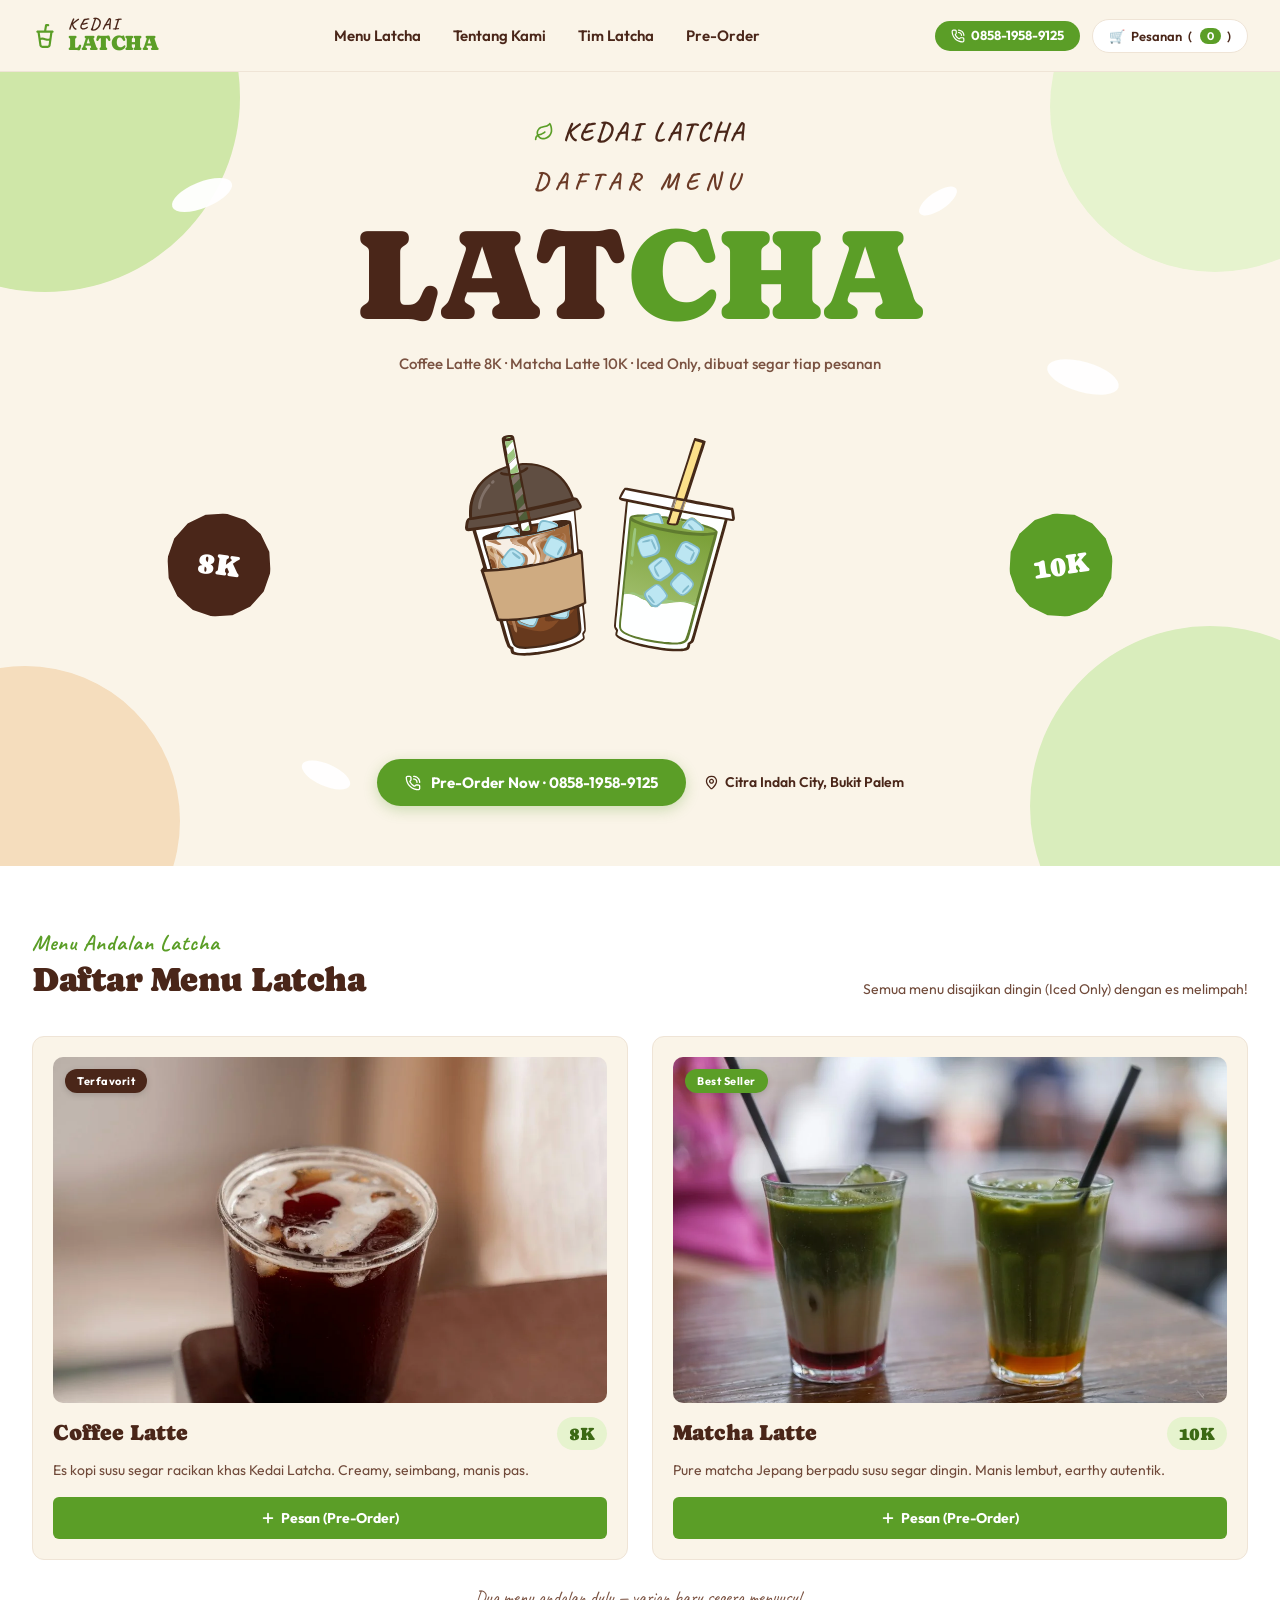
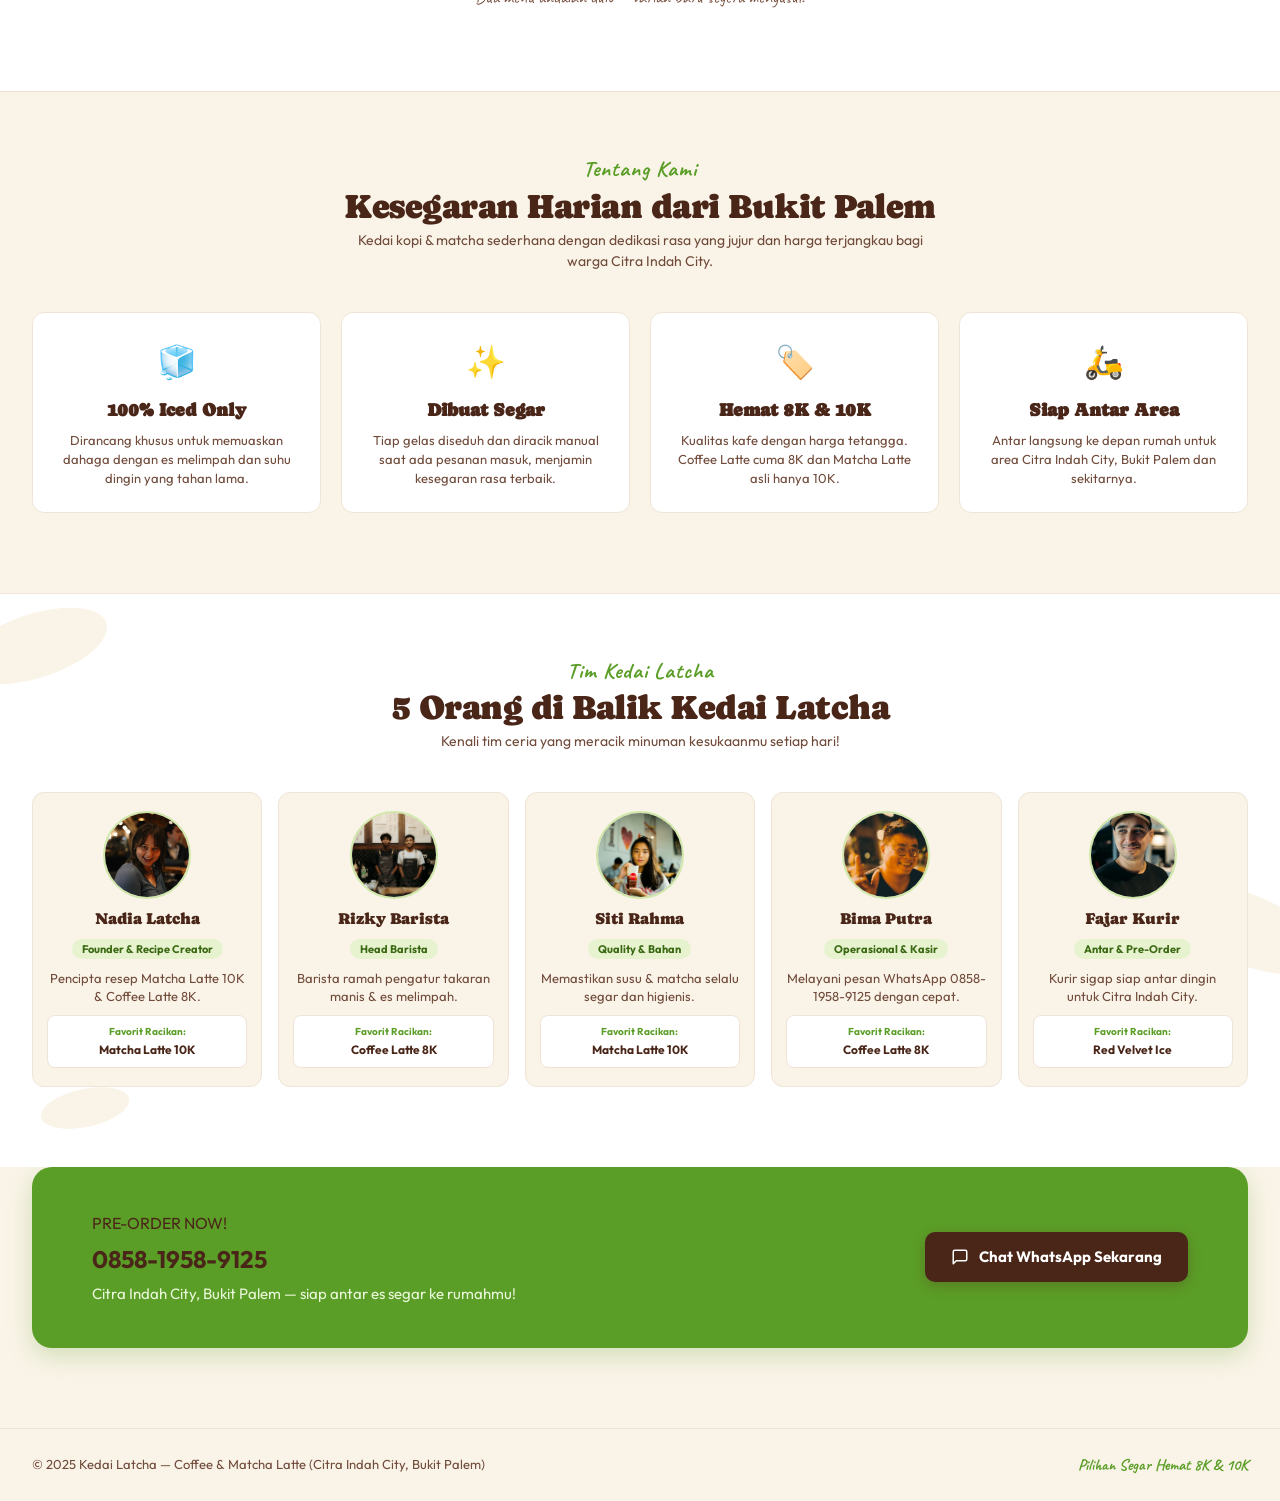
==== commit c61f5df4: "fix: mobile layout" ====
--- a/index.html
+++ b/index.html
@@ -221,6 +221,7 @@
 
           <!-- Embedded SVG Cups Illustration (130 vector layers) -->
           <div class="cups-illustration" aria-label="Ilustrasi Segar Coffee Latte dan Matcha Latte Latcha">
+            <div class="cups-canvas">
               <svg
                 viewBox="0 0 121.389 220.652"
                 preserveAspectRatio="none"
@@ -1747,7 +1748,7 @@
                   fill="#fce08a"
                 />
               </svg>
-
+            </div>
           </div>
 
           <!-- Matcha Starburst Badge -->
@@ -1960,12 +1961,14 @@
                 height="200"
               />
             </div>
-            <h3 class="member-name">Nadia Latcha</h3>
-            <div class="role-badge">Founder &amp; Recipe</div>
-            <p class="member-bio">Pencipta resep Matcha Latte 10K &amp; Coffee Latte 8K.</p>
-            <div class="fav-box">
-              <span class="fav-label">Favorit Racikan:</span>
-              <span class="fav-value">Matcha Latte 10K</span>
+            <div class="member-info">
+              <h3 class="member-name">Nadia Latcha</h3>
+              <div class="role-badge">Founder &amp; Recipe</div>
+              <p class="member-bio">Pencipta resep Matcha Latte 10K &amp; Coffee Latte 8K.</p>
+              <div class="fav-box">
+                <span class="fav-label">Favorit · </span>
+                <span class="fav-value">Matcha Latte 10K</span>
+              </div>
             </div>
           </article>
 
@@ -1981,12 +1984,14 @@
                 height="200"
               />
             </div>
-            <h3 class="member-name">Rizky Barista</h3>
-            <div class="role-badge">Head Racik</div>
-            <p class="member-bio">Barista ramah pengatur takaran manis &amp; es melimpah.</p>
-            <div class="fav-box">
-              <span class="fav-label">Favorit Racikan:</span>
-              <span class="fav-value">Coffee Latte 8K</span>
+            <div class="member-info">
+              <h3 class="member-name">Rizky Barista</h3>
+              <div class="role-badge">Head Racik</div>
+              <p class="member-bio">Barista ramah pengatur takaran manis &amp; es melimpah.</p>
+              <div class="fav-box">
+                <span class="fav-label">Favorit · </span>
+                <span class="fav-value">Coffee Latte 8K</span>
+              </div>
             </div>
           </article>
 
@@ -2002,12 +2007,14 @@
                 height="200"
               />
             </div>
-            <h3 class="member-name">Siti Rahma</h3>
-            <div class="role-badge">QC &amp; Bahan</div>
-            <p class="member-bio">Memastikan susu &amp; matcha selalu segar dan higienis.</p>
-            <div class="fav-box">
-              <span class="fav-label">Favorit Racikan:</span>
-              <span class="fav-value">Matcha Latte 10K</span>
+            <div class="member-info">
+              <h3 class="member-name">Siti Rahma</h3>
+              <div class="role-badge">QC &amp; Bahan</div>
+              <p class="member-bio">Memastikan susu &amp; matcha selalu segar dan higienis.</p>
+              <div class="fav-box">
+                <span class="fav-label">Favorit · </span>
+                <span class="fav-value">Matcha Latte 10K</span>
+              </div>
             </div>
           </article>
 
@@ -2023,12 +2030,14 @@
                 height="200"
               />
             </div>
-            <h3 class="member-name">Bima Putra</h3>
-            <div class="role-badge">Admin Pre-Order</div>
-            <p class="member-bio">Melayani pesan WhatsApp 0858-1958-9125 dengan cepat.</p>
-            <div class="fav-box">
-              <span class="fav-label">Favorit Racikan:</span>
-              <span class="fav-value">Coffee Latte 8K</span>
+            <div class="member-info">
+              <h3 class="member-name">Bima Putra</h3>
+              <div class="role-badge">Admin Pre-Order</div>
+              <p class="member-bio">Melayani pesan WhatsApp 0858-1958-9125 dengan cepat.</p>
+              <div class="fav-box">
+                <span class="fav-label">Favorit · </span>
+                <span class="fav-value">Coffee Latte 8K</span>
+              </div>
             </div>
           </article>
 
@@ -2044,12 +2053,14 @@
                 height="200"
               />
             </div>
-            <h3 class="member-name">Fajar Kurir</h3>
-            <div class="role-badge">Antar Area</div>
-            <p class="member-bio">Kurir sigap siap antar dingin untuk Citra Indah City.</p>
-            <div class="fav-box">
-              <span class="fav-label">Favorit Racikan:</span>
-              <span class="fav-value">Red Velvet Ice</span>
+            <div class="member-info">
+              <h3 class="member-name">Fajar Kurir</h3>
+              <div class="role-badge">Antar Area</div>
+              <p class="member-bio">Kurir sigap siap antar dingin untuk Citra Indah City.</p>
+              <div class="fav-box">
+                <span class="fav-label">Favorit · </span>
+                <span class="fav-value">Red Velvet Ice</span>
+              </div>
             </div>
           </article>
 
@@ -2061,8 +2072,9 @@
     <section id="preorder" class="po-callout-section" aria-label="Pre-Order Callout Banner">
       <div class="po-banner">
         <div class="po-left">
-          <h2 class="po-title">PRE-ORDER NOW! — 0858-1958-9125</h2>
-          <p class="po-sub">Citra Indah City, Bukit Palem · Siap antar es segar ke rumahmu!</p>
+          <span class="po-tag">PRE-ORDER NOW!</span>
+          <h2 class="po-phone">0858-1958-9125</h2>
+          <p class="po-sub">Citra Indah City, Bukit Palem — siap antar es segar ke rumahmu!</p>
         </div>
         <div class="po-right">
           <a
@@ -2084,7 +2096,7 @@
             >
               <path d="M21 15a2 2 0 0 1-2 2H7l-4 4V5a2 2 0 0 1 2-2h14a2 2 0 0 1 2 2z"></path>
             </svg>
-            <span>Chat WhatsApp Sekarang</span>
+            <span class="wa-btn-text">Chat WhatsApp Sekarang</span>
           </a>
         </div>
       </div>
--- a/css/style.css
+++ b/css/style.css
@@ -711,9 +711,17 @@
   position: relative;
   overflow: hidden;
   flex-shrink: 0;
-}
-
-.cups-illustration svg {
+  margin: 0 auto;
+}
+
+.cups-canvas {
+  width: 700px;
+  height: 340px;
+  position: relative;
+  flex-shrink: 0;
+}
+
+.cups-illustration svg, .cups-canvas svg {
   max-width: none;
 }
 
@@ -1177,6 +1185,15 @@
   box-shadow: var(--shadow-card);
 }
 
+.member-info {
+  width: 100%;
+  display: flex;
+  flex-direction: column;
+  align-items: center;
+  text-align: center;
+  gap: 8px;
+}
+
 .avatar-frame {
   width: 88px;
   height: 88px;
@@ -1917,25 +1934,7 @@
   }
 
   .cups-row {
-    gap: 4px;
-  }
-
-  .price-badge-wrap, .badge-wrapper {
-    width: 90px;
-    height: 90px;
-  }
-
-  .price-badge, .starburst, .starburst-badge, .starburst-shape {
-    width: 80px;
-    height: 80px;
-  }
-
-  .badge-coffee-text {
-    font-size: 24px;
-  }
-
-  .badge-matcha-text {
-    font-size: 22px;
+    gap: 8px;
   }
 
   .menu-header, .menu-section-header {
@@ -1979,68 +1978,603 @@
   }
 }
 
-/* Small Mobile: ≤ 480px */
-@media (max-width: 480px) {
+/* ═══════════════════════════════════════════════════════════════
+   Mobile Layout Specification (Matching mobile-layout.html: ≤ 640px)
+   ═══════════════════════════════════════════════════════════════ */
+@media (max-width: 640px) {
+  /* Navbar */
+  .site-navbar {
+    padding: 0;
+  }
+
   .nav-container, .nav-inner {
-    padding: 12px 16px;
+    padding: 18px 20px;
+    width: 100%;
+    justify-content: space-between;
+  }
+
+  .brand-logo {
+    gap: 7px;
+  }
+
+  .brand-logo svg, .brand-icon-svg {
+    width: 17px;
+    height: 17px;
+  }
+
+  .brand-sub {
+    font-size: 12px;
+    letter-spacing: 2px;
+  }
+
+  .brand-name {
+    font-size: 17px;
+    letter-spacing: -0.3px;
   }
 
   .po-badge {
-    display: none; /* Hide phone badge in tiny navbar to avoid crowding */
-  }
-
+    display: none; /* Hide phone pill from compact top bar */
+  }
+
+  .hamburger-btn {
+    width: 22px;
+    height: 22px;
+    display: flex;
+    align-items: center;
+    justify-content: center;
+  }
+
+  /* Poster Hero (mobile-layout.html) */
   #hero, .poster-hero {
-    padding: 24px 12px 40px;
-  }
-
-  .splat, .hero-splat {
-    display: none; /* Reduce visual clutter on small screens */
-  }
-
-  .blob-tl { width: 240px; height: 240px; }
-  .blob-tr { width: 200px; height: 200px; }
-  .blob-bl { width: 200px; height: 200px; }
-  .blob-br { width: 220px; height: 220px; }
+    padding: 16px 20px 28px;
+    gap: 12px;
+    overflow: hidden;
+    position: relative;
+    width: 100%;
+    align-items: center;
+    justify-content: flex-start;
+  }
+
+  .poster-column {
+    gap: 12px;
+    align-items: center;
+    width: 100%;
+  }
+
+  /* Hide duplicate brand lockup inside hero on mobile */
+  .poster-hero .brand-lockup {
+    display: none;
+  }
+
+  .blob-tl {
+    width: 190px;
+    height: 190px;
+    left: -70px;
+    top: -80px;
+  }
+
+  .blob-br {
+    width: 170px;
+    height: 170px;
+    left: auto;
+    right: -40px;
+    top: 400px;
+  }
+
+  .blob-tr, .blob-bl {
+    display: none;
+  }
+
+  .splat-1 {
+    width: 44px;
+    height: 18px;
+    left: 24px;
+    top: 110px;
+    transform: rotate(-20deg);
+  }
+
+  .splat-2, .splat-3, .splat-4 {
+    display: none;
+  }
+
+  .eyebrow-daftar-menu, .eyebrow-menu {
+    font-size: 18px;
+    letter-spacing: 6px;
+    color: var(--color-coffee-accent);
+    margin: 0;
+  }
+
+  .wordmark {
+    gap: 2px;
+  }
 
   .wordmark-lat, .wordmark-cha {
-    font-size: clamp(2.8rem, 16vw, 56px);
-  }
-
+    font-size: 74px;
+    line-height: 70px;
+    letter-spacing: -2px;
+  }
+
+  .poster-sub {
+    font-size: 13px;
+    font-weight: 400;
+    line-height: 20px;
+    max-width: 330px;
+    text-align: center;
+    color: var(--color-coffee-muted);
+    margin: 0;
+  }
+
+  /* Cups & Badges Mobile Layout */
+  .cups-row {
+    display: flex;
+    flex-direction: row;
+    flex-wrap: wrap;
+    justify-content: center;
+    align-items: center;
+    gap: 18px;
+    width: 100%;
+    margin-top: 4px;
+  }
+
+  .cups-illustration {
+    order: 1;
+    width: min(300px, calc(100vw - 40px));
+    height: calc(min(300px, calc(100vw - 40px)) * 340 / 700);
+    overflow: hidden;
+    position: relative;
+    margin: 0 auto;
+    flex-basis: 100%;
+    transform: none;
+  }
+
+  .cups-canvas {
+    width: 700px;
+    height: 340px;
+    transform: scale(calc(min(300px, calc(100vw - 40px)) / 700));
+    transform-origin: top left;
+    position: absolute;
+    top: 0;
+    left: 0;
+  }
+
+  .price-badge-wrap.badge-coffee-wrap {
+    order: 2;
+    width: 94px;
+    height: 94px;
+    margin: 0;
+    display: flex;
+    justify-content: center;
+    align-items: center;
+  }
+
+  .price-badge-wrap.badge-matcha-wrap {
+    order: 3;
+    width: 94px;
+    height: 94px;
+    margin: 0;
+    display: flex;
+    justify-content: center;
+    align-items: center;
+  }
+
+  .price-badge-coffee {
+    width: 84px;
+    height: 84px;
+    transform: rotate(7deg);
+    position: relative;
+    top: auto;
+    left: auto;
+  }
+
+  .price-badge-matcha {
+    width: 84px;
+    height: 84px;
+    transform: rotate(-7deg);
+    position: relative;
+    top: auto;
+    left: auto;
+  }
+
+  .price-badge-coffee .starburst,
+  .price-badge-matcha .starburst {
+    width: 84px;
+    height: 84px;
+    clip-path: path('M41.61 0.078 C41.867 0.026 42.133 0.026 42.39 0.078 L57.683 3.119 C57.94 3.171 58.185 3.272 58.403 3.418 L71.368 12.08 C71.586 12.226 71.774 12.414 71.92 12.632 L80.582 25.597 C80.728 25.815 80.829 26.06 80.881 26.317 L83.922 41.61 C83.974 41.867 83.974 42.133 83.922 42.39 L80.881 57.683 C80.829 57.94 80.728 58.185 80.582 58.403 L71.92 71.368 C71.774 71.586 71.586 71.774 71.368 71.92 L58.403 80.582 C58.185 80.728 57.94 80.829 57.683 80.881 L42.39 83.922 C42.133 83.974 41.867 83.974 41.61 83.922 L26.317 80.881 C26.06 80.829 25.815 80.728 25.597 80.582 L12.632 71.92 C12.414 71.774 12.226 71.586 12.08 71.368 L3.418 58.403 C3.272 58.185 3.171 57.94 3.119 57.683 L0.078 42.39 C0.026 42.133 0.026 41.867 0.078 41.61 L3.119 26.317 C3.171 26.06 3.272 25.815 3.418 25.597 L12.08 12.632 C12.226 12.414 12.414 12.226 12.632 12.08 L25.597 3.418 C25.815 3.272 26.06 3.171 26.317 3.119 L41.61 0.078 Z');
+  }
+
+  .badge-coffee-text {
+    font-size: 26px;
+    width: 84px;
+    line-height: 84px;
+    top: 0;
+    left: 0;
+  }
+
+  .badge-matcha-text {
+    font-size: 24px;
+    width: 84px;
+    line-height: 84px;
+    top: 0;
+    left: 0;
+  }
+
+  /* Poster Hero CTA */
   .hero-cta-row, .poster-cta-row {
     flex-direction: column;
+    align-items: center;
     gap: 10px;
+    width: 100%;
+    margin-top: 10px;
   }
 
   .btn-preorder, .btn-hero-preorder, .btn-preorder-hero, .preorder-button {
+    width: auto;
+    max-width: 100%;
+    padding: 12px 24px;
+    font-size: 14px;
+    gap: 8px;
+    background-color: var(--color-matcha);
+    color: var(--color-white) !important;
+    border-radius: 999px;
+  }
+
+  .location-note, .hero-location {
+    font-size: 12px;
+    gap: 5px;
+    color: var(--color-coffee-dark);
+  }
+
+  .pin-icon-svg {
+    width: 13px;
+    height: 13px;
+  }
+
+  /* Menu Section */
+  #menu, .menu-section {
+    padding: 28px 20px;
+    background-color: var(--color-white);
+  }
+
+  .menu-header, .menu-section-header {
+    gap: 4px;
+    align-items: flex-start;
+    text-align: left;
+    margin-bottom: 18px;
+  }
+
+  .menu-header .section-tag {
+    font-size: 19px;
+    color: var(--color-matcha);
+    margin: 0;
+  }
+
+  .menu-header .section-title {
+    font-size: 26px;
+    letter-spacing: -0.4px;
+    color: var(--color-coffee-dark);
+    line-height: 1.2;
+    margin: 0;
+  }
+
+  .menu-subtitle {
+    font-size: 13px;
+    color: var(--color-coffee-muted);
+    line-height: 19px;
+    margin: 0;
+  }
+
+  .menu-grid, #menu-grid {
+    grid-template-columns: 1fr;
+    gap: 16px;
+  }
+
+  .menu-card {
+    background-color: var(--color-bg);
+    border-radius: 12px;
+    border: 1px solid var(--color-border);
+    padding: 14px;
+    gap: 10px;
+  }
+
+  .card-photo-wrap {
+    height: 180px;
+    border-radius: 8px;
+    margin-bottom: 0;
+  }
+
+  .card-photo {
+    height: 180px;
+    width: 100%;
+    object-fit: cover;
+  }
+
+  .card-badge {
+    position: absolute;
+    top: 10px;
+    left: 10px;
+    background-color: var(--color-matcha);
+    border-radius: 6px;
+    padding: 4px 8px;
+    font-size: 11px;
+    font-weight: 700;
+  }
+
+  .card-title-row {
+    display: flex;
+    flex-direction: row;
+    justify-content: space-between;
+    align-items: center;
+    width: 100%;
+    margin: 0;
+  }
+
+  .card-title {
+    font-size: 19px;
+    letter-spacing: -0.3px;
+    color: var(--color-coffee-dark);
+  }
+
+  .price-pill {
+    background-color: var(--color-matcha);
+    border-radius: 6px;
+    padding: 4px 9px;
+    font-family: var(--font-display);
+    font-size: 14px;
+    color: var(--color-white);
+  }
+
+  .card-desc {
+    font-size: 13px;
+    line-height: 19px;
+    color: var(--color-coffee-muted);
+    margin: 0;
+  }
+
+  .card-add-btn {
+    background-color: var(--color-white);
+    border-radius: 8px;
+    border: 1.5px solid #D6EBB8;
+    padding: 10px 0;
+    color: var(--color-matcha);
+    font-size: 13px;
+    font-weight: 700;
     width: 100%;
     justify-content: center;
-    padding: 12px 20px;
-    font-size: 14px;
-  }
-
-  #menu, .menu-section {
-    padding: 48px 16px 60px;
-  }
-
-  #tentang, .about-section {
-    padding: 48px 16px 60px;
-  }
-
+    gap: 6px;
+  }
+
+  .menu-note {
+    font-size: 17px;
+    font-weight: 600;
+    color: var(--color-coffee-muted);
+    margin-top: 10px;
+    text-align: left;
+  }
+
+  /* Team Section (Horizontal Cards matching mobile-layout.html) */
   #tim, .team-section {
-    padding: 48px 16px 60px;
+    padding: 28px 20px 32px;
+    background-color: var(--color-bg);
+  }
+
+  .team-header {
+    gap: 3px;
+    align-items: center;
+    text-align: center;
+    margin-bottom: 18px;
+  }
+
+  .team-header .section-tag {
+    font-size: 19px;
+    color: var(--color-matcha);
+  }
+
+  .team-header .section-title {
+    font-size: 24px;
+    letter-spacing: -0.4px;
+    color: var(--color-coffee-dark);
+    line-height: 1.2;
+  }
+
+  .team-subtitle {
+    font-size: 13px;
+    color: var(--color-coffee-muted);
+    line-height: 19px;
+    text-align: center;
   }
 
   .team-grid, .tim-grid, #tim-grid {
     grid-template-columns: 1fr;
+    gap: 12px;
+  }
+
+  .team-card, .tim-card {
+    background-color: var(--color-white);
+    border-radius: 12px;
+    border: 1px solid var(--color-border);
+    padding: 12px;
+    display: flex;
+    flex-direction: row;
+    align-items: center;
+    text-align: left;
+    gap: 12px;
+    width: 100%;
+  }
+
+  .avatar-frame {
+    width: 56px;
+    height: 56px;
+    border-radius: 50%;
+    border: none;
+    flex-shrink: 0;
+  }
+
+  .member-info {
+    flex: 1;
+    min-width: 0;
+    display: flex;
+    flex-direction: column;
+    gap: 2px;
+    align-items: flex-start;
+    text-align: left;
+  }
+
+  .member-name {
+    font-size: 15px;
+    letter-spacing: -0.2px;
+    color: var(--color-coffee-dark);
+    margin: 0;
+  }
+
+  .role-badge {
+    font-family: var(--font-hand);
+    font-size: 16px;
+    font-weight: 700;
+    color: var(--color-matcha);
+    background: transparent;
+    padding: 0;
+    line-height: normal;
+  }
+
+  .member-bio {
+    font-size: 12px;
+    line-height: 17px;
+    color: var(--color-coffee-muted);
+    margin: 0;
+  }
+
+  .fav-box {
+    background: transparent;
+    border: none;
+    padding: 0;
+    display: flex;
+    flex-direction: row;
+    gap: 3px;
+    align-items: center;
+    width: auto;
+    font-size: 11px;
+    font-weight: 700;
+    color: var(--color-coffee-dark);
+  }
+
+  .fav-label {
+    font-size: 11px;
+    font-weight: 700;
+    color: var(--color-coffee-dark);
+  }
+
+  .fav-value {
+    font-size: 11px;
+    font-weight: 700;
+    color: var(--color-coffee-dark);
+  }
+
+  /* Pre-Order Banner Mobile */
+  #preorder, .po-callout-section {
+    padding: 0 16px 36px;
+    background-color: var(--color-bg);
+  }
+
+  .po-banner, .po-callout-banner {
+    background-color: var(--color-matcha);
+    border-radius: 16px;
+    padding: 30px 20px;
+    display: flex;
+    flex-direction: column;
+    align-items: center;
+    text-align: center;
+    gap: 10px;
+    width: 100%;
+    box-shadow: 0 8px 24px rgba(91, 158, 39, 0.25);
+  }
+
+  .po-left {
+    display: flex;
+    flex-direction: column;
+    align-items: center;
+    text-align: center;
+    gap: 4px;
+    width: 100%;
+  }
+
+  .po-tag {
+    font-family: var(--font-hand);
+    font-size: 20px;
+    font-weight: 700;
+    letter-spacing: 2px;
+    color: #E4F3CF;
+    line-height: normal;
+  }
+
+  .po-phone {
+    font-family: var(--font-display);
+    font-size: 27px;
+    color: var(--color-white);
+    letter-spacing: 0.5px;
+    line-height: normal;
+  }
+
+  .po-sub {
+    font-size: 13px;
+    color: #EBF7DA;
+    line-height: 19px;
+    max-width: 320px;
+    text-align: center;
+  }
+
+  .po-right {
+    width: 100%;
+  }
+
+  .wa-btn-large {
+    background-color: var(--color-coffee-dark);
+    border-radius: 10px;
+    padding: 12px 16px;
+    width: 100%;
+    justify-content: center;
+    font-size: 14px;
+    font-weight: 700;
+    color: var(--color-white);
+    gap: 8px;
+  }
+
+  /* Footer Mobile */
+  .site-footer {
+    padding: 20px 20px 26px;
+    border-top: 1px solid var(--color-border);
+    text-align: center;
   }
 
   .footer-inner {
     flex-direction: column;
-    align-items: flex-start;
-    gap: 6px;
-  }
-
+    align-items: center;
+    text-align: center;
+    gap: 4px;
+  }
+
+  .footer-copy {
+    font-size: 12px;
+    color: var(--color-coffee-muted);
+    max-width: 330px;
+    margin: 0 auto;
+  }
+
+  .footer-tag {
+    font-family: var(--font-hand);
+    font-size: 15px;
+    font-weight: 700;
+    color: var(--color-matcha);
+  }
+
+  /* Modal Panel & Cart on Mobile */
   .modal-panel {
     padding: 24px 18px;
   }
-}
+
+  #cart-popup, .cart-drawer {
+    width: calc(100vw - 24px);
+    right: 12px;
+    bottom: 12px;
+    max-height: 85vh;
+  }
+}
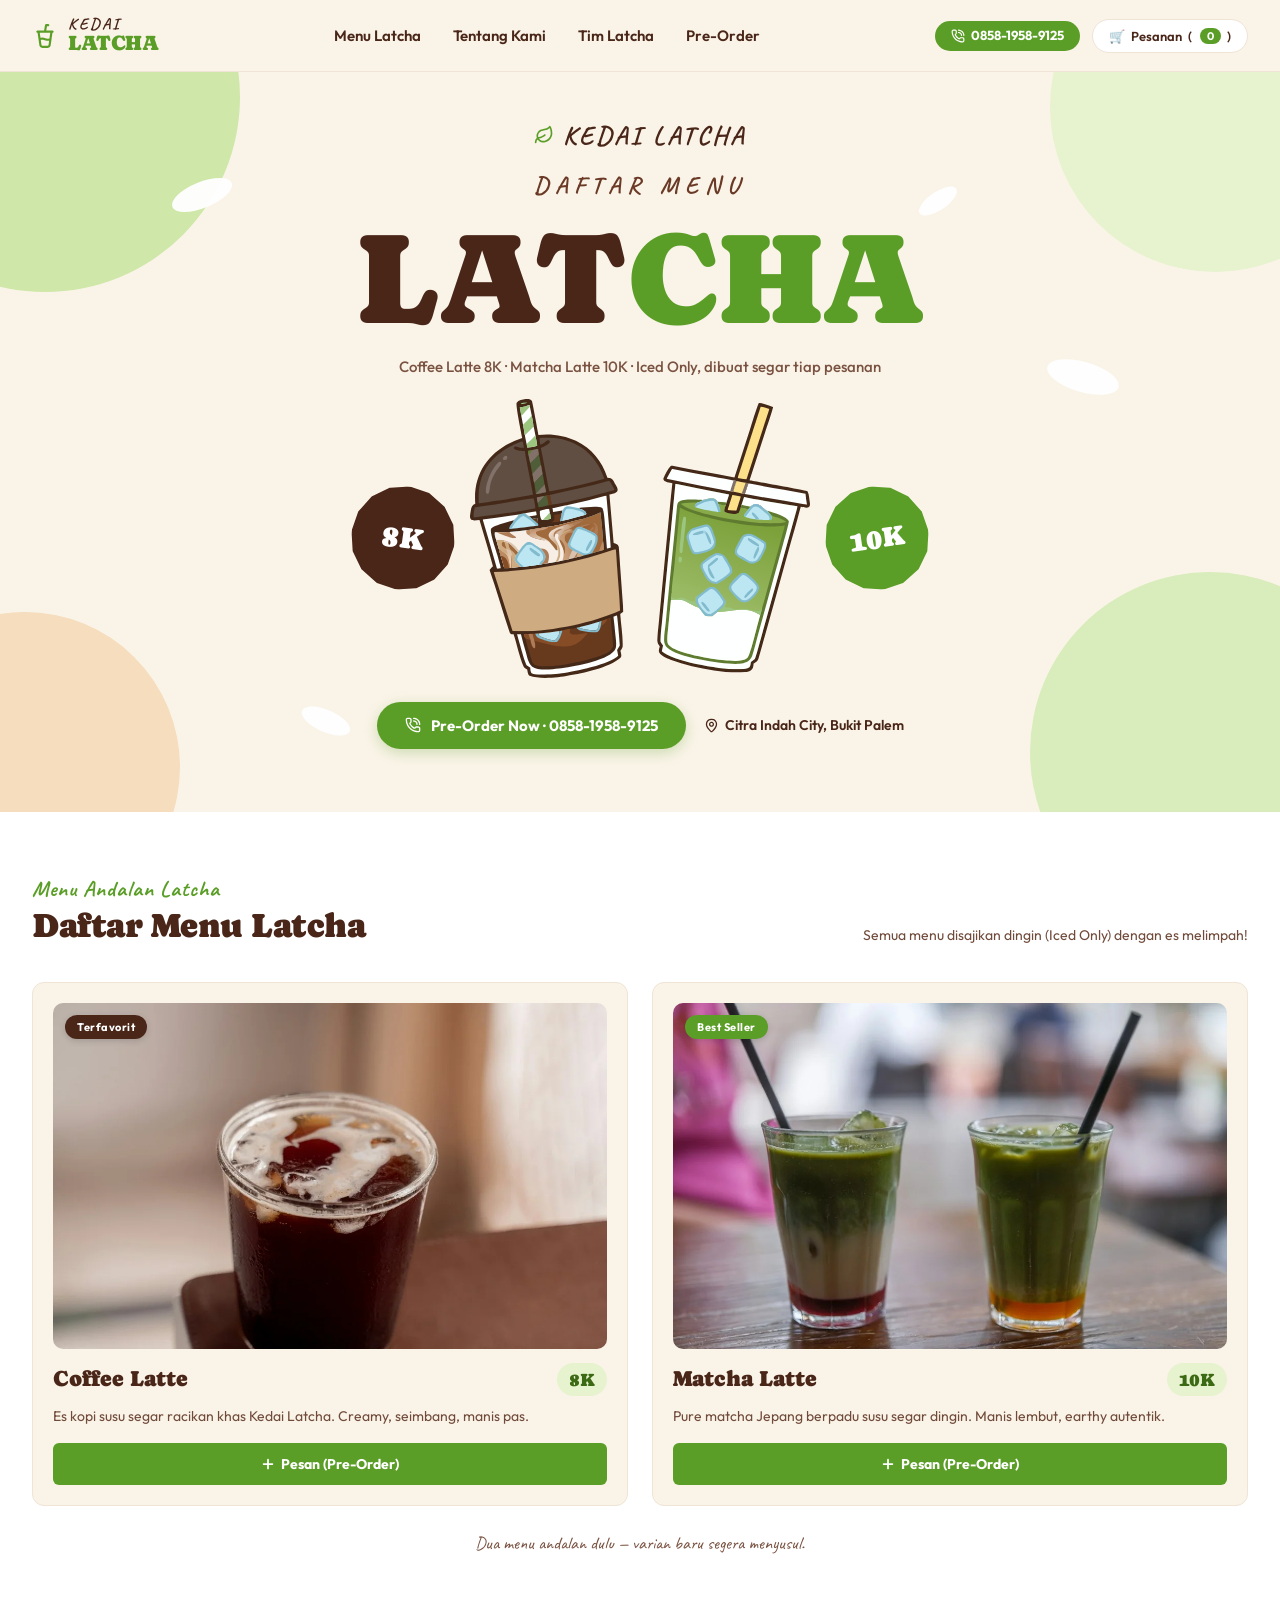
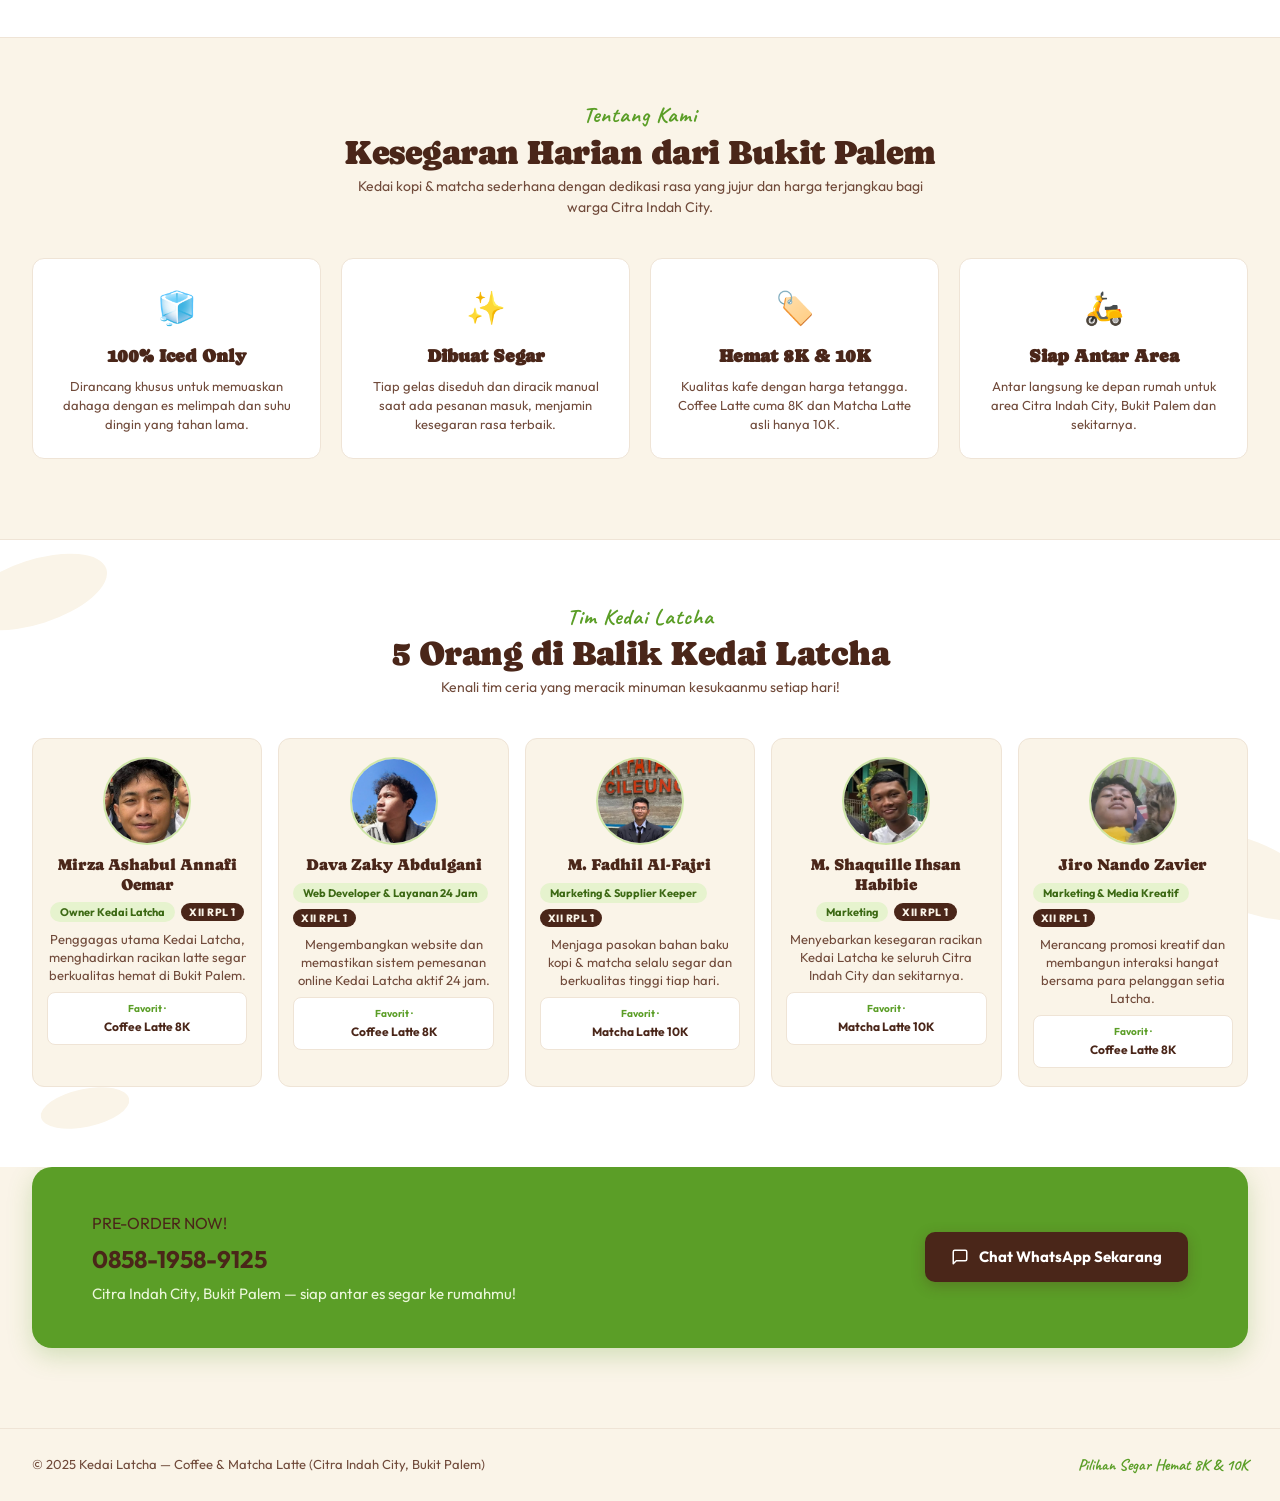
==== commit d3426991: "fix: png" ====
--- a/index.html
+++ b/index.html
@@ -220,125 +220,76 @@
           </div>
 
           <!-- Embedded SVG Cups Illustration (130 vector layers) -->
-          <div class="cups-illustration" aria-label="Ilustrasi Segar Coffee Latte dan Matcha Latte Latcha">
-            <div class="cups-canvas">
-              <svg
-                viewBox="0 0 121.389 220.652"
-                preserveAspectRatio="none"
-                xmlns="http://www.w3.org/2000/svg"
-                style="box-sizing: border-box; height: 220.652px; left: 175.464px; overflow: visible; position: absolute; top: 39.79px; width: 121.389px; z-index: 0"
-              >
-                <path
+                    <div class="cups-illustration" aria-label="Ilustrasi Segar Coffee Latte dan Matcha Latte Latcha">
+            <svg
+              class="cups-svg"
+              viewBox="175.464 39.790 269.003 220.652"
+              xmlns="http://www.w3.org/2000/svg"
+              role="img"
+              aria-label="Ilustrasi gelas Coffee Latte dan Matcha Latte Latcha"
+            >
+              <svg x="175.464" y="39.79" width="121.389" height="220.652" viewBox="0 0 121.389 220.652" preserveAspectRatio="none">
+<path
                   d="M43.917 .036c1.645-.104 4.732-.12 5.211 1.925 .616 2.625 1.064 5.322 1.568 7.976 1.176 6.168 2.314 12.344 3.412 18.527 9.523-1.367 21.083 .347 29.679 4.621 12.969 6.448 20.298 15.775 24.957 29.173 4.519 .115 4.414 2.195 6.604 5.719 3.679 5.92-.153 6.517-5.033 7.632l3.33 38.346c1.773 .643 3.906 1.086 4.088 3.224 .48 5.653 .785 11.321 1.184 16.982l2.472 34.204c-.701 .538-1.748 1.164-2.517 1.654 .493 7.964 2.236 17.827 1.909 25.741-.044 1.072-1.17 2.558-1.806 3.423 .44 1.544 1.374 4.392 .087 5.529-8.993 7.949-29.781 12.281-41.126 14.035-7.464 1.707-23.627 3.145-30.719 .246-1.382-.565-1.732-3.61-1.959-4.968-.922-.553-2.433-1.467-2.868-2.454-3.324-7.544-5.313-17.56-7.895-25.393-.955-.043-1.252-.088-2.173-.28-.484-.284-.743-.608-.922-1.146-5.473-16.395-10.239-33.192-15.927-49.504 .96-1.347 1.513-1.873 2.675-3.014-3.35-12.089-7.113-24.431-10.648-36.49-4.802 .625-8.509 1.458-7.253-5.146 .634-3.333 .455-6.358 3.919-7.746-2.077-25.881 13.103-44.293 37.162-51.94-.664-3.638-5.455-26.474-4.402-27.985 1.426-2.047 4.68-2.554 6.991-2.891z"
                   fill="#452918"
                 />
               </svg>
-              <svg
-                viewBox="0 0 99.978 64.815"
-                preserveAspectRatio="none"
-                xmlns="http://www.w3.org/2000/svg"
-                style="box-sizing: border-box; height: 64.815px; left: 194.215px; overflow: visible; position: absolute; top: 158.692px; width: 99.978px; z-index: 1"
-              >
-                <path
+              <svg x="194.215" y="158.692" width="99.978" height="64.815" viewBox="0 0 99.978 64.815" preserveAspectRatio="none">
+<path
                   d="M95.944 .045c.443-.068 .219-.09 .672 .165 .247 1.1 .946 12.385 1.044 14.04 .669 11.249 1.866 22.902 2.318 34.116-22.836 10.453-59.919 17.847-85.047 16.225-.897-2.508-1.683-5.222-2.47-7.779l-12.461-38.797c32.703-1.128 65.049-7.186 95.944-17.97z"
                   fill="#cfab81"
                 />
               </svg>
-              <svg
-                viewBox="0 0 86.691 44.442"
-                preserveAspectRatio="none"
-                xmlns="http://www.w3.org/2000/svg"
-                style="box-sizing: border-box; height: 44.442px; left: 194.834px; overflow: visible; position: absolute; top: 129.346px; width: 86.691px; z-index: 2"
-              >
-                <path
+              <svg x="194.834" y="129.346" width="86.691" height="44.442" viewBox="0 0 86.691 44.442" preserveAspectRatio="none">
+<path
                   d="M69.679 5.356c4.884-1.553 9.734-2.942 14.257-5.356 .449 7.125 1.791 16.093 1.95 22.833 .283 2.301 .551 4.605 .805 6.91l-4.041 1.171c-1.509 .388-4.145 1.385-5.377 1.584-2.256 .695-4.352 1.373-6.676 1.831-1.8 .513-3.611 .981-5.434 1.404l-2.284 .585c-1.237 .275-2.838 .68-4.061 .86l-5.099 1.071c-1.119 .227-2.412 .526-3.521 .709-.588 .127-1.239 .252-1.815 .403-1.583 .284-4.751 .945-6.235 1.057-1.615 .24-3.419 .693-4.984 .848l-2.085 .359c-3.907 .585-7.824 1.101-11.75 1.548-.816 .054-1.839 .172-2.626 .049-1.87 .266-4.216 .646-6.065 .792-.608 .055-1.16 .125-1.771 .092l-.318 .043-.972 .009c-1.057 .196-2.757 .228-3.875 .284-.712-3.244-1.847-6.724-2.817-9.925-.342-1.619-.999-3.831-1.433-5.478l-2.063-7.042c-.42-1.425-2.072-4.936-1.073-6.034l1.332-.003c3.446 .035 6.716-.108 10.156-.25 4.505-.469 8.906-.735 13.395-1.409l2.7-.389c4.643-.557 10.028-1.587 14.727-2.344 .45-.157 2.386-.374 2.994-.473 8.116-1.323 16.093-4.036 24.059-5.739z"
                   fill="#82bbcd"
                 />
               </svg>
-              <svg
-                viewBox="0 0 50.694 30.53"
-                preserveAspectRatio="none"
-                xmlns="http://www.w3.org/2000/svg"
-                style="box-sizing: border-box; height: 30.53px; left: 194.834px; overflow: visible; position: absolute; top: 143.258px; width: 50.694px; z-index: 3"
-              >
-                <path
+              <svg x="194.834" y="143.258" width="50.694" height="30.53" viewBox="0 0 50.694 30.53" preserveAspectRatio="none">
+<path
                   d="M25.198 .389l2.701-.389 .657 .213c.248 .628-.517 3.926-.911 4.461 3.685 2.013 5.221 2.073 9.154 3.224 .457-.78 .537-.965 1.29-1.51 2.133 .892 3.622 1.456 5.314 3.114 1.817 1.665 5.186 6.536 5.715 6.773l.644-.163 .276-1.296 .273 .141c.986 3.377-.025 7.595-1.928 10.493-1.583 .284-4.751 .944-6.235 1.057-1.615 .239-3.419 .692-4.984 .847l-2.085 .359c-3.907 .586-7.824 1.102-11.75 1.549-.816 .053-1.839 .171-2.626 .048-1.87 .267-4.216 .647-6.065 .793-.608 .054-1.16 .125-1.771 .092l-.318 .042-.972 .01c-1.057 .195-2.757 .227-3.875 .283-.712-3.244-1.847-6.724-2.817-9.925-.342-1.619-.999-3.83-1.433-5.477l-2.063-7.042c-.42-1.425-2.072-4.936-1.073-6.035l1.332-.003c3.446 .036 6.716-.107 10.156-.25 4.505-.469 8.906-.735 13.394-1.409z"
                   fill="#f7eee5"
                 />
               </svg>
-              <svg
-                viewBox="0 0 24.192 19.732"
-                preserveAspectRatio="none"
-                xmlns="http://www.w3.org/2000/svg"
-                style="box-sizing: border-box; height: 19.732px; left: 210.971px; overflow: visible; position: absolute; top: 152.89px; width: 24.192px; z-index: 4"
-              >
-                <path
+              <svg x="210.971" y="152.89" width="24.192" height="19.732" viewBox="0 0 24.192 19.732" preserveAspectRatio="none">
+<path
                   d="M3.278 7.184c7.981-10.943 7.785-7.443 16.764-2.243 4.954 4.816 5.705 7.635 .986 12.781l-2.085 .359c-3.907 .586-7.825 1.102-11.75 1.549-.816 .053-1.839 .171-2.626 .048-3.246-3.432-6.012-3.958-3.731-9.19l1.658-2.248 .784-1.056z"
                   fill="#bce6f2"
                 />
               </svg>
-              <svg
-                viewBox="0 0 24.192 19.732"
-                preserveAspectRatio="none"
-                xmlns="http://www.w3.org/2000/svg"
-                style="box-sizing: border-box; height: 19.732px; left: 210.971px; overflow: visible; position: absolute; top: 152.89px; width: 24.192px; z-index: 5"
-              >
-                <path
+              <svg x="210.971" y="152.89" width="24.192" height="19.732" viewBox="0 0 24.192 19.732" preserveAspectRatio="none">
+<path
                   d="M3.278 7.184c7.981-10.943 7.785-7.443 16.764-2.243 4.954 4.816 5.705 7.635 .986 12.781l-2.085 .359c1.335-2.361 2.053-2.612 3.514-4.491-.195-2.932-.306-4.438-2.807-6.578-1.833-1.569-4.28-3.226-6.264-4.647-1.456-.046-3.672-.289-4.691 .892-2.039 2.365-6.72 7.846-6.91 10.857-.075 1.192 4.372 4.638 5.408 5.516-.816 .053-1.839 .171-2.626 .048-3.246-3.432-6.012-3.958-3.731-9.19l1.658-2.248 .784-1.056z"
                   fill="#82bbcd"
                 />
               </svg>
-              <svg
-                viewBox="0 0 8.525 7.152"
-                preserveAspectRatio="none"
-                xmlns="http://www.w3.org/2000/svg"
-                style="box-sizing: border-box; height: 7.152px; left: 222.322px; overflow: visible; position: absolute; top: 157.366px; width: 8.525px; z-index: 6"
-              >
-                <path
+              <svg x="222.322" y="157.366" width="8.525" height="7.152" viewBox="0 0 8.525 7.152" preserveAspectRatio="none">
+<path
                   d="M.577 0c1.31 .221 6.558 4.27 7.921 5.29 .087 1.011-.018 .825-.586 1.862l-.229-.049c-1.525-.316-7.454-4.636-7.683-6.441l.577-.662z"
                   fill="#82bbcd"
                 />
               </svg>
-              <svg
-                viewBox="0 0 17.252 15.666"
-                preserveAspectRatio="none"
-                xmlns="http://www.w3.org/2000/svg"
-                style="box-sizing: border-box; height: 15.666px; left: 198.286px; overflow: visible; position: absolute; top: 158.122px; width: 17.252px; z-index: 7"
-              >
-                <path
+              <svg x="198.286" y="158.122" width="17.252" height="15.666" viewBox="0 0 17.252 15.666" preserveAspectRatio="none">
+<path
                   d="M5.908 0c1.445 .641 2.232 .925 3.465 1.958l.617-.256c1.679 1.177 2.249 1.987 3.53 3.554-2.28 5.232 .485 5.758 3.732 9.19-1.871 .266-4.217 .646-6.066 .792-.608 .055-1.16 .125-1.771 .092l-.318 .043-.972 .009c-1.057 .196-2.757 .228-3.875 .284-.711-3.244-1.847-6.724-2.816-9.925-.343-1.619-.999-3.831-1.434-5.478 1.778 1.319 3.538 2.663 5.279 4.029 .454-.123 .821-.203 1.282-.295l.264-.915c-.505-1.006-.67-1.986-.917-3.082z"
                   fill="#cfab81"
                 />
               </svg>
-              <svg
-                viewBox="0 0 9.097 15.403"
-                preserveAspectRatio="none"
-                xmlns="http://www.w3.org/2000/svg"
-                style="box-sizing: border-box; height: 15.403px; left: 198.286px; overflow: visible; position: absolute; top: 158.385px; width: 9.097px; z-index: 8"
-              >
-                <path
+              <svg x="198.286" y="158.385" width="9.097" height="15.403" viewBox="0 0 9.097 15.403" preserveAspectRatio="none">
+<path
                   d="M0 0c1.778 1.319 3.538 2.662 5.279 4.029 2.708 2.622 2.492 5.559 3.488 9.144 .15 .54 .151 1.515 .33 1.937l-.972 .009c-1.057 .195-2.757 .228-3.875 .284-.711-3.244-1.847-6.724-2.816-9.925-.343-1.62-.999-3.831-1.434-5.478z"
                   fill="#854c26"
                 />
               </svg>
-              <svg
-                viewBox="0 0 9.097 15.119"
-                preserveAspectRatio="none"
-                xmlns="http://www.w3.org/2000/svg"
-                style="box-sizing: border-box; height: 15.119px; left: 198.286px; overflow: visible; position: absolute; top: 158.385px; width: 9.097px; z-index: 9"
-              >
-                <path
+              <svg x="198.286" y="158.385" width="9.097" height="15.119" viewBox="0 0 9.097 15.119" preserveAspectRatio="none">
+<path
                   d="M0 0c1.778 1.319 3.538 2.662 5.279 4.029 2.708 2.622 2.492 5.559 3.488 9.144 .15 .54 .151 1.515 .33 1.937l-.972 .009c-.437-4.487-1.811-8.727-6.691-9.641-.343-1.62-.999-3.831-1.434-5.478z"
                   fill="#bb8c63"
                 />
               </svg>
-              <svg
-                viewBox="0 0 4.832 15.373"
-                preserveAspectRatio="none"
-                xmlns="http://www.w3.org/2000/svg"
-                style="box-sizing: border-box; height: 15.373px; left: 203.565px; overflow: visible; position: absolute; top: 158.122px; width: 4.832px; z-index: 10"
-              >
-                <defs>
+              <svg x="203.565" y="158.122" width="4.832" height="15.373" viewBox="0 0 4.832 15.373" preserveAspectRatio="none">
+<defs>
                   <linearGradient
                     id="svg14-g1"
                     x1="-1"
@@ -355,123 +306,68 @@
                   fill="url(#svg14-g1)"
                 />
               </svg>
-              <svg
-                viewBox="0 0 4.203 8.641"
-                preserveAspectRatio="none"
-                xmlns="http://www.w3.org/2000/svg"
-                style="box-sizing: border-box; height: 8.641px; left: 204.194px; overflow: visible; position: absolute; top: 158.122px; width: 4.203px; z-index: 11"
-              >
-                <path
+              <svg x="204.194" y="158.122" width="4.203" height="8.641" viewBox="0 0 4.203 8.641" preserveAspectRatio="none">
+<path
                   d="M0 0c1.446 .641 2.233 .925 3.465 1.958 .285 .833 .588 1.614 .738 2.481-.058 1.733-.089 2.464-.458 4.202-.55-1.352-2.029-5.766-2.739-6.231l-.089 .672c-.504-1.006-.67-1.986-.917-3.082z"
                   fill="#dac2ac"
                 />
               </svg>
-              <svg
-                viewBox="0 0 1.771 10.9"
-                preserveAspectRatio="none"
-                xmlns="http://www.w3.org/2000/svg"
-                style="box-sizing: border-box; height: 10.9px; left: 207.701px; overflow: visible; position: absolute; top: 162.561px; width: 1.771px; z-index: 12"
-              >
-                <path
+              <svg x="207.701" y="162.561" width="1.771" height="10.9" viewBox="0 0 1.771 10.9" preserveAspectRatio="none">
+<path
                   d="M.696 0c.429 2.601 .579 2.894 .326 5.553l-.081-.256c-.062 1.964 .039 3.254 .069 5.16 .378 .218 .348 .245 .761 .342-.608 .055-1.16 .125-1.771 .092 .296-1.285 .481-5.362 .238-6.689 .369-1.738 .399-2.469 .458-4.202z"
                   fill="#bb8c63"
                 />
               </svg>
-              <svg
-                viewBox="0 0 12.053 11.294"
-                preserveAspectRatio="none"
-                xmlns="http://www.w3.org/2000/svg"
-                style="box-sizing: border-box; height: 11.294px; left: 196.224px; overflow: visible; position: absolute; top: 151.12px; width: 12.053px; z-index: 13"
-              >
-                <path
+              <svg x="196.224" y="151.12" width="12.053" height="11.294" viewBox="0 0 12.053 11.294" preserveAspectRatio="none">
+<path
                   d="M0 .223c2.503-.228 4.117-.421 6.618 .163-.095 .35-.229 .926-.371 1.231l.214 .236c1.661-.286 1.996 .577 2.877 .483 .421 2.742 .66 4.299 2.715 6.368l-.618 .256c-1.232-1.033-2.019-1.317-3.465-1.958 .247 1.096 .413 2.075 .917 3.082l-.264 .915c-.461 .092-.827 .171-1.281 .295-1.742-1.367-3.502-2.71-5.28-4.029l-2.062-7.042z"
                   fill="#cfab81"
                 />
               </svg>
-              <svg
-                viewBox="0 0 3.977 5.71"
-                preserveAspectRatio="none"
-                xmlns="http://www.w3.org/2000/svg"
-                style="box-sizing: border-box; height: 5.71px; left: 200.445px; overflow: visible; position: absolute; top: 152.737px; width: 3.977px; z-index: 14"
-              >
-                <path
+              <svg x="200.445" y="152.737" width="3.977" height="5.71" viewBox="0 0 3.977 5.71" preserveAspectRatio="none">
+<path
                   d="M3.977 5.71c-1.607-1.12-4.358-2.424-3.933-4.617 .622-.761 1.061-.814 1.981-1.093l.214 .237c.267 1.399 1.242 4.029 1.738 5.473z"
                   fill="#a16a3d"
                 />
               </svg>
-              <svg
-                viewBox="0 0 6.953 12.781"
-                preserveAspectRatio="none"
-                xmlns="http://www.w3.org/2000/svg"
-                style="box-sizing: border-box; height: 12.781px; left: 231.012px; overflow: visible; position: absolute; top: 157.831px; width: 6.953px; z-index: 15"
-              >
-                <path
+              <svg x="231.012" y="157.831" width="6.953" height="12.781" viewBox="0 0 6.953 12.781" preserveAspectRatio="none">
+<path
                   d="M0 0c7.447 .294 7.929 5.961 5.97 11.934-1.615 .24-3.419 .692-4.984 .847 4.72-5.146 3.968-7.965-.986-12.781z"
                   fill="#ad7c56"
                 />
               </svg>
-              <svg
-                viewBox="0 0 15.455 5.01"
-                preserveAspectRatio="none"
-                xmlns="http://www.w3.org/2000/svg"
-                style="box-sizing: border-box; height: 5.01px; left: 196.482px; overflow: visible; position: absolute; top: 145.056px; width: 15.455px; z-index: 16"
-              >
-                <path
+              <svg x="196.482" y="145.056" width="15.455" height="5.01" viewBox="0 0 15.455 5.01" preserveAspectRatio="none">
+<path
                   d="M0 .25c3.446 .035 6.716-.108 10.156-.25 2.088 2.778 5.181 3.069 5.298 4.613-1.497 .991-4.09-.12-5.63-.654-2.413-.837-4.817-1.732-7.229-2.576-.847-.297-1.781-.919-2.595-1.133z"
                   fill="#ad7c56"
                 />
               </svg>
-              <svg
-                viewBox="0 0 7.903 9.922"
-                preserveAspectRatio="none"
-                xmlns="http://www.w3.org/2000/svg"
-                style="box-sizing: border-box; height: 9.922px; left: 205.561px; overflow: visible; position: absolute; top: 153.456px; width: 7.903px; z-index: 17"
-              >
-                <path
+              <svg x="205.561" y="153.456" width="7.903" height="9.922" viewBox="0 0 7.903 9.922" preserveAspectRatio="none">
+<path
                   d="M0 0c3.118 1.762 5.541 4.957 7.903 7.673l-1.658 2.249c-1.281-1.567-1.851-2.378-3.53-3.554-2.055-2.069-2.293-3.626-2.715-6.368z"
                   fill="#a16a3d"
                 />
               </svg>
-              <svg
-                viewBox="0 0 11.779 9.623"
-                preserveAspectRatio="none"
-                xmlns="http://www.w3.org/2000/svg"
-                style="box-sizing: border-box; height: 9.623px; left: 202.47px; overflow: visible; position: absolute; top: 151.506px; width: 11.779px; z-index: 18"
-              >
-                <path
+              <svg x="202.47" y="151.506" width="11.779" height="9.623" viewBox="0 0 11.779 9.623" preserveAspectRatio="none">
+<path
                   d="M.372 0c5.304 1.826 8.192 3.572 11.406 8.568l-.784 1.055c-2.362-2.716-4.785-5.911-7.903-7.673-.88 .094-1.216-.769-2.877-.483l-.214-.237c.142-.304 .277-.881 .372-1.23z"
                   fill="#dac2ac"
                 />
               </svg>
-              <svg
-                viewBox="0 0 3.585 4.674"
-                preserveAspectRatio="none"
-                xmlns="http://www.w3.org/2000/svg"
-                style="box-sizing: border-box; height: 4.674px; left: 219.854px; overflow: visible; position: absolute; top: 143.258px; width: 3.585px; z-index: 19"
-              >
-                <path
+              <svg x="219.854" y="143.258" width="3.585" height="4.674" viewBox="0 0 3.585 4.674" preserveAspectRatio="none">
+<path
                   d="M.179 .389l2.7-.389 .657 .213c.248 .628-.517 3.926-.911 4.461-1.972-1.08-3.08-1.936-2.446-4.285z"
                   fill="#bb8c63"
                 />
               </svg>
-              <svg
-                viewBox="0 0 6.604 3.114"
-                preserveAspectRatio="none"
-                xmlns="http://www.w3.org/2000/svg"
-                style="box-sizing: border-box; height: 3.114px; left: 231.633px; overflow: visible; position: absolute; top: 149.646px; width: 6.604px; z-index: 20"
-              >
-                <path
+              <svg x="231.633" y="149.646" width="6.604" height="3.114" viewBox="0 0 6.604 3.114" preserveAspectRatio="none">
+<path
                   d="M1.29 0c2.133 .892 3.622 1.456 5.314 3.114-1.052-.167-2.301-1.182-3.778-1.651l-.29 .316 .787 .906c-.294 .084-2.567-.934-3.323-1.175 .457-.78 .537-.965 1.29-1.51z"
                   fill="#dac2ac"
                 />
               </svg>
-              <svg
-                viewBox="0 0 42.54 34.006"
-                preserveAspectRatio="none"
-                xmlns="http://www.w3.org/2000/svg"
-                style="box-sizing: border-box; height: 34.006px; left: 222.48px; overflow: visible; position: absolute; top: 134.702px; width: 42.54px; z-index: 21"
-              >
-                <defs>
+              <svg x="222.48" y="134.702" width="42.54" height="34.006" viewBox="0 0 42.54 34.006" preserveAspectRatio="none">
+<defs>
                   <linearGradient
                     id="svg25-g1"
                     x1="-1"
@@ -488,24 +384,14 @@
                   fill="url(#svg25-g1)"
                 />
               </svg>
-              <svg
-                viewBox="0 0 42.54 24.831"
-                preserveAspectRatio="none"
-                xmlns="http://www.w3.org/2000/svg"
-                style="box-sizing: border-box; height: 24.831px; left: 222.48px; overflow: visible; position: absolute; top: 134.702px; width: 42.54px; z-index: 22"
-              >
-                <path
+              <svg x="222.48" y="134.702" width="42.54" height="24.831" viewBox="0 0 42.54 24.831" preserveAspectRatio="none">
+<path
                   d="M42.033 0l.135 .465-.162 .033 .534 .324c-.232 .411-.069 .281-.47 .445-1.737 1.494-4.795 3.092-6.887 4.351-.947-1.304-1.037-1.229-2.531-1.921-1.211 .329-2.38 .656-3.613 .907-1.429 .403-3.621 .976-4.973 1.479-2.641 .838-10.076 3.613-8.717 7.756 .638 1.947 4.059 4.511 5.357 6.209 .612 .74 1.088 1.772 1.444 2.207l-.033 2.413-.644 .163c-.529-.237-3.899-5.108-5.715-6.773-1.692-1.658-3.181-2.222-5.315-3.114-.752 .545-.833 .73-1.289 1.51-3.934-1.151-5.469-1.211-9.154-3.224 .394-.535 1.159-3.833 .911-4.461l-.657-.213c4.643-.557 10.028-1.586 14.727-2.344 .45-.156 2.386-.373 2.994-.472 8.116-1.324 16.093-4.037 24.058-5.74z"
                   fill="#a16a3d"
                 />
               </svg>
-              <svg
-                viewBox="0 0 14.981 10.242"
-                preserveAspectRatio="none"
-                xmlns="http://www.w3.org/2000/svg"
-                style="box-sizing: border-box; height: 10.242px; left: 222.48px; overflow: visible; position: absolute; top: 140.914px; width: 14.981px; z-index: 23"
-              >
-                <defs>
+              <svg x="222.48" y="140.914" width="14.981" height="10.242" viewBox="0 0 14.981 10.242" preserveAspectRatio="none">
+<defs>
                   <linearGradient
                     id="svg27-g1"
                     x1="-1"
@@ -522,24 +408,14 @@
                   fill="url(#svg27-g1)"
                 />
               </svg>
-              <svg
-                viewBox="0 0 9.419 4.352"
-                preserveAspectRatio="none"
-                xmlns="http://www.w3.org/2000/svg"
-                style="box-sizing: border-box; height: 4.352px; left: 255.131px; overflow: visible; position: absolute; top: 135.968px; width: 9.419px; z-index: 24"
-              >
-                <path
+              <svg x="255.131" y="135.968" width="9.419" height="4.352" viewBox="0 0 9.419 4.352" preserveAspectRatio="none">
+<path
                   d="M0 2.431c.891-.508 8.618-2.471 9.418-2.43-1.737 1.494-4.795 3.092-6.887 4.351-.947-1.304-1.037-1.229-2.531-1.921z"
                   fill="#ad7c56"
                 />
               </svg>
-              <svg
-                viewBox="0 0 11.549 24.074"
-                preserveAspectRatio="none"
-                xmlns="http://www.w3.org/2000/svg"
-                style="box-sizing: border-box; height: 24.074px; left: 246.042px; overflow: visible; position: absolute; top: 143.52px; width: 11.549px; z-index: 25"
-              >
-                <defs>
+              <svg x="246.042" y="143.52" width="11.549" height="24.074" viewBox="0 0 11.549 24.074" preserveAspectRatio="none">
+<defs>
                   <linearGradient
                     id="svg29-g1"
                     x1="-1"
@@ -556,57 +432,32 @@
                   fill="url(#svg29-g1)"
                 />
               </svg>
-              <svg
-                viewBox="0 0 6.442 8.942"
-                preserveAspectRatio="none"
-                xmlns="http://www.w3.org/2000/svg"
-                style="box-sizing: border-box; height: 8.942px; left: 250.301px; overflow: visible; position: absolute; top: 145.43px; width: 6.442px; z-index: 26"
-              >
-                <path
+              <svg x="250.301" y="145.43" width="6.442" height="8.942" viewBox="0 0 6.442 8.942" preserveAspectRatio="none">
+<path
                   d="M2.613 8.942l-.249-.058c-1.546-1.717-2.944-3.39-2.119-5.801 .367-1.095 1.175-1.986 2.228-2.458 .958-.433 2.942-.862 3.969-.473-1.011 2.23-3.534 6.784-3.829 8.79z"
                   fill="#a16a3d"
                 />
               </svg>
-              <svg
-                viewBox="0 0 4.761 11.922"
-                preserveAspectRatio="none"
-                xmlns="http://www.w3.org/2000/svg"
-                style="box-sizing: border-box; height: 11.922px; left: 246.042px; overflow: visible; position: absolute; top: 150.674px; width: 4.761px; z-index: 27"
-              >
-                <path
+              <svg x="246.042" y="150.674" width="4.761" height="11.922" viewBox="0 0 4.761 11.922" preserveAspectRatio="none">
+<path
                   d="M.181 0c3.939 2.17 5.755 8.116 3.769 11.922-.101-.706-.207-1.665-.369-2.335-.645-3.009-2.375-5.627-3.581-8.628l.181-.959z"
                   fill="#a16a3d"
                 />
               </svg>
-              <svg
-                viewBox="0 0 7 22.249"
-                preserveAspectRatio="none"
-                xmlns="http://www.w3.org/2000/svg"
-                style="box-sizing: border-box; height: 22.249px; left: 242.63px; overflow: visible; position: absolute; top: 146.458px; width: 7px; z-index: 28"
-              >
-                <path
+              <svg x="242.63" y="146.458" width="7" height="22.249" viewBox="0 0 7 22.249" preserveAspectRatio="none">
+<path
                   d="M.359 .067c.927-.067 1.498-.183 2.342 .237 1.03 1.827-.924 2.361 .711 4.87 1.206 3.001 2.936 5.62 3.581 8.629 .02 3.331 .06 4.196-1.07 7.334-1.118 .227-2.412 .526-3.521 .708-.588 .128-1.238 .253-1.815 .404 1.903-2.898 2.914-7.116 1.928-10.493l-.273-.141-.276 1.296 .033-2.412c.026-1.174 .11-1.36 .527-2.457-1.141-2.81-2.601-3.353-2.523-6.89l.356-1.085z"
                   fill="#f7eee5"
                 />
               </svg>
-              <svg
-                viewBox="0 0 3.798 14.207"
-                preserveAspectRatio="none"
-                xmlns="http://www.w3.org/2000/svg"
-                style="box-sizing: border-box; height: 14.207px; left: 243.217px; overflow: visible; position: absolute; top: 154.5px; width: 3.798px; z-index: 29"
-              >
-                <path
+              <svg x="243.217" y="154.5" width="3.798" height="14.207" viewBox="0 0 3.798 14.207" preserveAspectRatio="none">
+<path
                   d="M1.938 0c2.402 4.818 2.597 9.077-.123 13.803-.588 .128-1.239 .253-1.815 .404 1.902-2.898 2.914-7.116 1.928-10.493l-.273-.141-.276 1.296 .033-2.412c.026-1.174 .11-1.36 .526-2.457z"
                   fill="#cfab81"
                 />
               </svg>
-              <svg
-                viewBox="0 0 14.673 13.234"
-                preserveAspectRatio="none"
-                xmlns="http://www.w3.org/2000/svg"
-                style="box-sizing: border-box; height: 13.234px; left: 242.989px; overflow: visible; position: absolute; top: 138.398px; width: 14.673px; z-index: 30"
-              >
-                <defs>
+              <svg x="242.989" y="138.398" width="14.673" height="13.234" viewBox="0 0 14.673 13.234" preserveAspectRatio="none">
+<defs>
                   <linearGradient
                     id="svg34-g1"
                     x1="-1"
@@ -623,68 +474,38 @@
                   fill="url(#svg34-g1)"
                 />
               </svg>
-              <svg
-                viewBox="0 0 8.363 3.523"
-                preserveAspectRatio="none"
-                xmlns="http://www.w3.org/2000/svg"
-                style="box-sizing: border-box; height: 3.523px; left: 248.276px; overflow: visible; position: absolute; top: 142.2px; width: 8.363px; z-index: 31"
-              >
-                <path
+              <svg x="248.276" y="142.2" width="8.363" height="3.523" viewBox="0 0 8.363 3.523" preserveAspectRatio="none">
+<path
                   d="M1.014 2.387c1.102-.9 3.161-2.106 4.565-2.387 1.216 .93 .996 .254 2.784 .462-.409 .255-.707 .468-1.152 .659l-.303 .199c-1.26 .596-3.964 2.053-5.205 2.203l-.163-.165c-.777 .138-.857 .198-1.54-.115l.335-.041 .13-.598 .549-.217z"
                   fill="#bb8c63"
                 />
               </svg>
-              <svg
-                viewBox="0 0 7.211 2.405"
-                preserveAspectRatio="none"
-                xmlns="http://www.w3.org/2000/svg"
-                style="box-sizing: border-box; height: 2.405px; left: 248.276px; overflow: visible; position: absolute; top: 143.318px; width: 7.211px; z-index: 32"
-              >
-                <path
+              <svg x="248.276" y="143.318" width="7.211" height="2.405" viewBox="0 0 7.211 2.405" preserveAspectRatio="none">
+<path
                   d="M1.014 1.269c2.429 .298 2.808-1.339 6.197-1.267l-.303 .2c-1.26 .596-3.964 2.053-5.205 2.203l-.163-.165c-.777 .138-.857 .198-1.54-.115l.335-.041 .13-.598 .549-.217z"
                   fill="#cfab81"
                 />
               </svg>
-              <svg
-                viewBox="0 0 6.144 3.073"
-                preserveAspectRatio="none"
-                xmlns="http://www.w3.org/2000/svg"
-                style="box-sizing: border-box; height: 3.073px; left: 251.519px; overflow: visible; position: absolute; top: 138.398px; width: 6.144px; z-index: 33"
-              >
-                <path
+              <svg x="251.519" y="138.398" width="6.144" height="3.073" viewBox="0 0 6.144 3.073" preserveAspectRatio="none">
+<path
                   d="M3.612 0c1.494 .692 1.584 .617 2.532 1.922l-2.148 1.151c-.078-.404-.22-.674-.384-1.047-1.195-1.041-2.053-1.024-3.612-1.118 1.233-.252 2.401-.579 3.612-.908z"
                   fill="#bb8c63"
                 />
               </svg>
-              <svg
-                viewBox="0 0 7.389 6.646"
-                preserveAspectRatio="none"
-                xmlns="http://www.w3.org/2000/svg"
-                style="box-sizing: border-box; height: 6.646px; left: 241.416px; overflow: visible; position: absolute; top: 142.338px; width: 7.389px; z-index: 34"
-              >
-                <path
+              <svg x="241.416" y="142.338" width="7.389" height="6.646" viewBox="0 0 7.389 6.646" preserveAspectRatio="none">
+<path
                   d="M7.389 0c-1.381 1.364-4.096 2.142-5.815 4.188l-.357 1.085-.386 1.343-.33 .03c-1.49-1.834 .657-4.466 2.341-5.357 1.614-.853 2.794-1.059 4.547-1.289z"
                   fill="#ad7c56"
                 />
               </svg>
-              <svg
-                viewBox="0 0 27.67 32.498"
-                preserveAspectRatio="none"
-                xmlns="http://www.w3.org/2000/svg"
-                style="box-sizing: border-box; height: 32.498px; left: 253.855px; overflow: visible; position: absolute; top: 129.346px; width: 27.67px; z-index: 35"
-              >
-                <path
+              <svg x="253.855" y="129.346" width="27.67" height="32.498" viewBox="0 0 27.67 32.498" preserveAspectRatio="none">
+<path
                   d="M10.658 5.356c4.884-1.553 9.734-2.942 14.258-5.356 .448 7.125 1.79 16.093 1.95 22.833 .283 2.301 .551 4.605 .804 6.91l-4.041 1.171c-1.509 .388-4.145 1.385-5.377 1.584 2.428-4.732 5.234-8.516 4.21-13.659-.899-1.408-1.369-1.828-2.776-2.689l-2.17-.981-.929-.403c-1.934-.986-4.349-2.024-6.351-2.95l-2.462-.476c-2.4 .845-2.578 1.196-4.037 3.261-1.171 .041-1.574 .18-2.408-.427l.303-.199c.445-.191 .743-.404 1.152-.659-1.788-.208-1.568 .468-2.784-.462l1.66-.729 2.148-1.151c2.092-1.259 5.15-2.858 6.887-4.352 .401-.164 .238-.033 .469-.444l-.533-.324 .161-.033-.134-.465z"
                   fill="#a16a3d"
                 />
               </svg>
-              <svg
-                viewBox="0 0 10.694 7.579"
-                preserveAspectRatio="none"
-                xmlns="http://www.w3.org/2000/svg"
-                style="box-sizing: border-box; height: 7.579px; left: 264.091px; overflow: visible; position: absolute; top: 137.917px; width: 10.694px; z-index: 36"
-              >
-                <defs>
+              <svg x="264.091" y="137.917" width="10.694" height="7.579" viewBox="0 0 10.694 7.579" preserveAspectRatio="none">
+<defs>
                   <linearGradient
                     id="svg40-g1"
                     x1="-1"
@@ -701,651 +522,356 @@
                   fill="url(#svg40-g1)"
                 />
               </svg>
-              <svg
-                viewBox="0 0 2.729 3.406"
-                preserveAspectRatio="none"
-                xmlns="http://www.w3.org/2000/svg"
-                style="box-sizing: border-box; height: 3.406px; left: 270.442px; overflow: visible; position: absolute; top: 141.109px; width: 2.729px; z-index: 37"
-              >
-                <path
+              <svg x="270.442" y="141.109" width="2.729" height="3.406" viewBox="0 0 2.729 3.406" preserveAspectRatio="none">
+<path
                   d="M0 3.003c.635-1.02 1.354-2.451 2.363-3.003l.366 .043c-.032 1.447-.895 2.258-1.8 3.363l-.929-.403z"
                   fill="#ad7c56"
                 />
               </svg>
-              <svg
-                viewBox="0 0 4.304 10.569"
-                preserveAspectRatio="none"
-                xmlns="http://www.w3.org/2000/svg"
-                style="box-sizing: border-box; height: 10.569px; left: 272.407px; overflow: visible; position: absolute; top: 137.616px; width: 4.304px; z-index: 38"
-              >
-                <path
+              <svg x="272.407" y="137.616" width="4.304" height="10.569" viewBox="0 0 4.304 10.569" preserveAspectRatio="none">
+<path
                   d="M0 .301l.253-.301c5.023 .181 4.163 7.059 3.656 10.569-.899-1.408-1.368-1.828-2.775-2.689 .644-3.137 2.981-5.593-1.134-7.579z"
                   fill="#ad7c56"
                 />
               </svg>
-              <svg
-                viewBox="0 0 4.041 8.082"
-                preserveAspectRatio="none"
-                xmlns="http://www.w3.org/2000/svg"
-                style="box-sizing: border-box; height: 8.082px; left: 277.484px; overflow: visible; position: absolute; top: 152.179px; width: 4.041px; z-index: 39"
-              >
-                <path
+              <svg x="277.484" y="152.179" width="4.041" height="8.082" viewBox="0 0 4.041 8.082" preserveAspectRatio="none">
+<path
                   d="M0 8.082c.947-2.247 2.089-6.318 3.236-8.082 .283 2.302 .551 4.605 .805 6.91z"
                   fill="#bb8c63"
                 />
               </svg>
-              <svg
-                viewBox="0 0 8.952 2.404"
-                preserveAspectRatio="none"
-                xmlns="http://www.w3.org/2000/svg"
-                style="box-sizing: border-box; height: 2.404px; left: 261.629px; overflow: visible; position: absolute; top: 138.759px; width: 8.952px; z-index: 40"
-              >
-                <path
+              <svg x="261.629" y="138.759" width="8.952" height="2.404" viewBox="0 0 8.952 2.404" preserveAspectRatio="none">
+<path
                   d="M0 1.928c1.413-.727 7.37-1.972 8.951-1.927-2.841 1.815-4.026 1.447-6.489 2.403l-2.462-.476z"
                   fill="#ad7c56"
                 />
               </svg>
-              <svg
-                viewBox="0 0 7.3 7.071"
-                preserveAspectRatio="none"
-                xmlns="http://www.w3.org/2000/svg"
-                style="box-sizing: border-box; height: 7.071px; left: 253.652px; overflow: visible; position: absolute; top: 159.453px; width: 7.3px; z-index: 41"
-              >
-                <path
+              <svg x="253.652" y="159.453" width="7.3" height="7.071" viewBox="0 0 7.3 7.071" preserveAspectRatio="none">
+<path
                   d="M2.882 0c.703 .359 3.493 1.721 4.026 2.074l.392 .193c-.328 .853-1.198 2.649-.954 3.359l-2.285 .585c-1.237 .275-2.838 .68-4.061 .86 .384-2.109 1.951-5.079 2.882-7.071z"
                   fill="#dac2ac"
                 />
               </svg>
-              <svg
-                viewBox="0 0 3.239 4.137"
-                preserveAspectRatio="none"
-                xmlns="http://www.w3.org/2000/svg"
-                style="box-sizing: border-box; height: 4.137px; left: 257.713px; overflow: visible; position: absolute; top: 161.527px; width: 3.239px; z-index: 42"
-              >
-                <path
+              <svg x="257.713" y="161.527" width="3.239" height="4.137" viewBox="0 0 3.239 4.137" preserveAspectRatio="none">
+<path
                   d="M2.847 0l.392 .193c-.328 .853-1.198 2.65-.954 3.359l-2.285 .585c.515-1.059 2.036-3.278 2.847-4.137z"
                   fill="#ad7c56"
                 />
               </svg>
-              <svg
-                viewBox="0 0 5.476 3.359"
-                preserveAspectRatio="none"
-                xmlns="http://www.w3.org/2000/svg"
-                style="box-sizing: border-box; height: 3.359px; left: 259.955px; overflow: visible; position: absolute; top: 161.72px; width: 5.476px; z-index: 43"
-              >
-                <path
+              <svg x="259.955" y="161.72" width="5.476" height="3.359" viewBox="0 0 5.476 3.359" preserveAspectRatio="none">
+<path
                   d="M.997 0c1.555 .728 2.879 1.322 4.479 1.955-1.8 .513-3.611 .981-5.433 1.404-.245-.71 .626-2.506 .954-3.359z"
                   fill="#cfab81"
                 />
               </svg>
-              <svg
-                viewBox="0 0 20.13 19.583"
-                preserveAspectRatio="none"
-                xmlns="http://www.w3.org/2000/svg"
-                style="box-sizing: border-box; height: 19.583px; left: 254.742px; overflow: visible; position: absolute; top: 142.573px; width: 20.13px; z-index: 44"
-              >
-                <path
+              <svg x="254.742" y="142.573" width="20.13" height="19.583" viewBox="0 0 20.13 19.583" preserveAspectRatio="none">
+<path
                   d="M6.065 0c2.709-.032 12.094 4.063 13.75 6.102 1.555 1.915-3.03 12.029-5.575 13.13-1.508 .476-2.677 .516-4.097-.187-2.291-1.133-9.537-3.978-10.143-6.433 .117-2.317 4.469-10.794 6.065-12.612z"
                   fill="#bce6f2"
                 />
               </svg>
-              <svg
-                viewBox="0 0 5.276 9.229"
-                preserveAspectRatio="none"
-                xmlns="http://www.w3.org/2000/svg"
-                style="box-sizing: border-box; height: 9.229px; left: 267.015px; overflow: visible; position: absolute; top: 151.056px; width: 5.276px; z-index: 45"
-              >
-                <path
+              <svg x="267.015" y="151.056" width="5.276" height="9.229" viewBox="0 0 5.276 9.229" preserveAspectRatio="none">
+<path
                   d="M4.144 0c1.029 .422 .772 .146 1.132 .963-.177 2.098-2.82 6.715-4.215 8.266-.653-.251-.701-.245-1.061-.81 .016-1.851 2.981-6.95 4.144-8.419z"
                   fill="#82bbcd"
                 />
               </svg>
-              <svg
-                viewBox="0 0 70.626 38.728"
-                preserveAspectRatio="none"
-                xmlns="http://www.w3.org/2000/svg"
-                style="box-sizing: border-box; height: 38.728px; left: 218.067px; overflow: visible; position: absolute; top: 212.628px; width: 70.626px; z-index: 46"
-              >
-                <path
+              <svg x="218.067" y="212.628" width="70.626" height="38.728" viewBox="0 0 70.626 38.728" preserveAspectRatio="none">
+<path
                   d="M65.809 1.289c1.155-.598 1.73-.907 2.962-1.289 .191 7.424 1.773 16.175 1.855 22.809-.647 1.275-1.287 2.471-2.349 3.453-2.882 2.665-8.382 4.223-12.051 5.422-9.427 3.081-39.321 9.993-47.605 5.65-1.844-.967-2.351-2.967-2.905-4.836-1.629-5.49-3.091-11.05-4.756-16.525l-.96-2.721 3.609-.071c1.475-.312 3.753-.219 5.318-.217l3.035-.34c5.152-.281 11.103-1.204 16.279-1.91 .306-.101 1.982-.358 2.397-.428 1.277-.365 4.767-.917 6.344-1.252 1.482-.217 3.176-.407 4.591-.849l2.032-.434c5.324-1.34 10.615-2.807 15.868-4.401l2.305-.678 4.031-1.383z"
                   fill="#67391d"
                 />
               </svg>
-              <svg
-                viewBox="0 0 46.81 14.172"
-                preserveAspectRatio="none"
-                xmlns="http://www.w3.org/2000/svg"
-                style="box-sizing: border-box; height: 14.172px; left: 221.676px; overflow: visible; position: absolute; top: 221.662px; width: 46.81px; z-index: 47"
-              >
-                <path
+              <svg x="221.676" y="221.662" width="46.81" height="14.172" viewBox="0 0 46.81 14.172" preserveAspectRatio="none">
+<path
                   d="M27.028 1.253c1.278-.366 4.767-.918 6.344-1.253-4.184 7.931 12.264 2.569 13.438 3.322-.165 .665-4.302 5.091-5.262 5.956-9.602 8.645-22.383 3.739-33.286 1.095-1.049-.254-2.988-1.244-3.621-1.036l-.177-.767c-.273-1.356-.796-3.111-1.16-4.479-1.119 .064-2.184 .057-3.304 .056 1.475-.311 3.753-.219 5.318-.216l3.034-.341c5.153-.281 11.104-1.204 16.28-1.91 .306-.1 1.982-.358 2.396-.427z"
                   fill="#854c26"
                 />
               </svg>
-              <svg
-                viewBox="0 0 16.773 7.426"
-                preserveAspectRatio="none"
-                xmlns="http://www.w3.org/2000/svg"
-                style="box-sizing: border-box; height: 7.426px; left: 229.571px; overflow: visible; position: absolute; top: 223.342px; width: 16.773px; z-index: 48"
-              >
-                <path
+              <svg x="229.571" y="223.342" width="16.773" height="7.426" viewBox="0 0 16.773 7.426" preserveAspectRatio="none">
+<path
                   d="M.458 1.91c5.152-.281 11.103-1.204 16.279-1.91 .362 1.472-2.058 7.437-4.427 7.426-2.082-.011-11.68-2.902-12.31-4.481 .131-.76-.013-.565 .458-1.035z"
                   fill="#bce6f2"
                 />
               </svg>
-              <svg
-                viewBox="0 0 21.711 9.412"
-                preserveAspectRatio="none"
-                xmlns="http://www.w3.org/2000/svg"
-                style="box-sizing: border-box; height: 9.412px; left: 226.994px; overflow: visible; position: absolute; top: 222.915px; width: 21.711px; z-index: 49"
-              >
-                <path
+              <svg x="226.994" y="222.915" width="21.711" height="9.412" viewBox="0 0 21.711 9.412" preserveAspectRatio="none">
+<path
                   d="M21.711 0c-1.034 2.597-2.202 8.037-4.671 9.063-3.227 1.341-10.085-1.538-13.408-2.635-1.985-.656-2.91-1.891-3.632-3.75l3.035-.34c-.471 .47-.327 .275-.458 1.035 .63 1.578 10.228 4.47 12.31 4.481 2.369 .011 4.789-5.954 4.427-7.426 .306-.101 1.982-.358 2.397-.428z"
                   fill="#82bbcd"
                 />
               </svg>
-              <svg
-                viewBox="0 0 15.869 6.955"
-                preserveAspectRatio="none"
-                xmlns="http://www.w3.org/2000/svg"
-                style="box-sizing: border-box; height: 6.955px; left: 261.671px; overflow: visible; position: absolute; top: 215.978px; width: 15.869px; z-index: 50"
-              >
-                <path
+              <svg x="261.671" y="215.978" width="15.869" height="6.955" viewBox="0 0 15.869 6.955" preserveAspectRatio="none">
+<path
                   d="M0 4.401c5.324-1.34 10.615-2.807 15.869-4.401-.047 3.299-.336 7.641-4.779 6.864-2.322-.406-9.739-.774-11.09-2.463z"
                   fill="#bce6f2"
                 />
               </svg>
-              <svg
-                viewBox="0 0 9.185 11.44"
-                preserveAspectRatio="none"
-                xmlns="http://www.w3.org/2000/svg"
-                style="box-sizing: border-box; height: 11.44px; left: 218.067px; overflow: visible; position: absolute; top: 225.753px; width: 9.185px; z-index: 51"
-              >
-                <path
+              <svg x="218.067" y="225.753" width="9.185" height="11.44" viewBox="0 0 9.185 11.44" preserveAspectRatio="none">
+<path
                   d="M3.609 .057c1.121 .001 2.186 .008 3.304-.057 .364 1.368 .887 3.124 1.16 4.479l.178 .768c.629 2.152 1.384 3.82 .597 5.974l-.529 .219c-2.227-1.148-2.716-5.102-3.166-7.297l-.152 .033c-1.693-.218-2.531-.636-4.041-1.328l-.96-2.72 3.609-.071z"
                   fill="#ad7c56"
                 />
               </svg>
-              <svg
-                viewBox="0 0 5.001 4.119"
-                preserveAspectRatio="none"
-                xmlns="http://www.w3.org/2000/svg"
-                style="box-sizing: border-box; height: 4.119px; left: 218.067px; overflow: visible; position: absolute; top: 225.809px; width: 5.001px; z-index: 52"
-              >
-                <path
+              <svg x="218.067" y="225.809" width="5.001" height="4.119" viewBox="0 0 5.001 4.119" preserveAspectRatio="none">
+<path
                   d="M0 .071l3.609-.071c.525 1.426 .969 2.65 1.392 4.119-1.693-.218-2.531-.636-4.041-1.328l-.96-2.72z"
                   fill="#854c26"
                 />
               </svg>
-              <svg
-                viewBox="0 0 20.205 9.292"
-                preserveAspectRatio="none"
-                xmlns="http://www.w3.org/2000/svg"
-                style="box-sizing: border-box; height: 9.292px; left: 259.639px; overflow: visible; position: absolute; top: 215.3px; width: 20.205px; z-index: 53"
-              >
-                <path
+              <svg x="259.639" y="215.3" width="20.205" height="9.292" viewBox="0 0 20.205 9.292" preserveAspectRatio="none">
+<path
                   d="M20.205 0c-.249 1.134-.737 3.065-.885 4.154-.364 1.485-.809 3.59-2.308 4.414-3.104 1.707-9.632-.065-12.998-.651-1.67-.291-3.074-1.141-4.014-2.403l2.032-.435c1.351 1.69 8.768 2.057 11.09 2.463 4.444 .777 4.732-3.564 4.779-6.863z"
                   fill="#82bbcd"
                 />
               </svg>
-              <svg
-                viewBox="0 0 5.074 5.536"
-                preserveAspectRatio="none"
-                xmlns="http://www.w3.org/2000/svg"
-                style="box-sizing: border-box; height: 5.536px; left: 278.959px; overflow: visible; position: absolute; top: 213.917px; width: 5.074px; z-index: 54"
-              >
-                <path
+              <svg x="278.959" y="213.917" width="5.074" height="5.536" viewBox="0 0 5.074 5.536" preserveAspectRatio="none">
+<path
                   d="M4.917 0l.157 .395c-1.018 2.038-3.004 4.139-5.074 5.141 .148-1.089 .636-3.02 .885-4.154l4.032-1.382z"
                   fill="#854c26"
                 />
               </svg>
-              <svg
-                viewBox="0 0 51.417 42.676"
-                preserveAspectRatio="none"
-                xmlns="http://www.w3.org/2000/svg"
-                style="box-sizing: border-box; height: 42.676px; left: 230.374px; overflow: visible; position: absolute; top: 70.339px; width: 51.417px; z-index: 55"
-              >
-                <path
+              <svg x="230.374" y="70.339" width="51.417" height="42.676" viewBox="0 0 51.417 42.676" preserveAspectRatio="none">
+<path
                   d="M1.208 .158c23.55-1.665 42.576 9.886 50.209 32.487-5.851 1.582-11.728 3.065-17.63 4.446-8.633 2.017-17.302 3.879-26.002 5.585l-6.616-34.447c2.093-.861 6.148-2.693 7.145-4.76-.067-.906 .087-.567-.64-1.25-2-.462-2.568 1.251-4.368 2.233-.796 .434-1.74 .789-2.587 1.115-.287-1.563-1.16-3.918-.443-5.223l.932-.186z"
                   fill="#604e42"
                 />
               </svg>
-              <svg
-                viewBox="0 0 43.253 49.209"
-                preserveAspectRatio="none"
-                xmlns="http://www.w3.org/2000/svg"
-                style="box-sizing: border-box; height: 49.209px; left: 182.105px; overflow: visible; position: absolute; top: 73.304px; width: 43.253px; z-index: 56"
-              >
-                <path
+              <svg x="182.105" y="73.304" width="43.253" height="49.209" viewBox="0 0 43.253 49.209" preserveAspectRatio="none">
+<path
                   d="M34.576 0l.332 .083c.592 .689 1 3.942 1.179 5.049-2.672 .021-3.198-.127-5.82-.88-.866-.249-1.205-.159-1.849 .238-.491 .941-.476 .583-.224 1.39 1.852 1.63 6.208 1.723 8.589 1.799 .192 2.618 1.309 7.64 1.785 10.352 1.426 8.117 3.263 16.143 4.685 24.273-1.16 .146-2.445 .383-3.599 .611-7.808 1.542-15.709 2.597-23.54 3.958-4.976 .553-11.024 1.586-16.033 2.336-1.202-25.758 10.999-40.312 34.495-49.209z"
                   fill="#604e42"
                 />
               </svg>
-              <svg
-                viewBox="0 0 12.478 25.596"
-                preserveAspectRatio="none"
-                xmlns="http://www.w3.org/2000/svg"
-                style="box-sizing: border-box; height: 25.596px; left: 187.854px; overflow: visible; position: absolute; top: 89.34px; width: 12.478px; z-index: 57"
-              >
-                <path
+              <svg x="187.854" y="89.34" width="12.478" height="25.596" viewBox="0 0 12.478 25.596" preserveAspectRatio="none">
+<path
                   d="M10.787 0c1.132 .127 1.517 .372 1.691 1.429-.303 1.161-3.215 4.679-4.108 6.039-1.103 1.699-2.064 3.485-2.873 5.342-.688 1.586-1.12 2.799-1.592 4.458-.692 2.434-.507 6.472-1.972 8.328l-1.154-.359c-.823-.948-.856-1.778-.715-3.072 .779-7.118 5.329-17.495 10.723-22.165z"
                   fill="#817168"
                 />
               </svg>
-              <svg
-                viewBox="0 0 3.634 3.833"
-                preserveAspectRatio="none"
-                xmlns="http://www.w3.org/2000/svg"
-                style="box-sizing: border-box; height: 3.833px; left: 201.49px; overflow: visible; position: absolute; top: 84.433px; width: 3.634px; z-index: 58"
-              >
-                <path
+              <svg x="201.49" y="84.433" width="3.634" height="3.833" viewBox="0 0 3.634 3.833" preserveAspectRatio="none">
+<path
                   d="M2.009 0c1.25 .508 1.614 .612 1.625 2.008-.439 .973-.912 1.21-1.787 1.825-.713-.032-.794-.077-1.478-.313-1.111-1.469 .537-2.538 1.64-3.52z"
                   fill="#817168"
                 />
               </svg>
-              <svg
-                viewBox="0 0 81.406 47.107"
-                preserveAspectRatio="none"
-                xmlns="http://www.w3.org/2000/svg"
-                style="box-sizing: border-box; height: 47.107px; left: 212.674px; overflow: visible; position: absolute; top: 210.873px; width: 81.406px; z-index: 59"
-              >
-                <path
+              <svg x="212.674" y="210.873" width="81.406" height="47.107" viewBox="0 0 81.406 47.107" preserveAspectRatio="none">
+<path
                   d="M79.03 0c.405 .532 2.208 21.485 2.376 23.853-.458 1.107-1.524 2.586-2.215 3.622l.839 4.605c-5.868 6.527-35.314 12.847-44.636 13.803-4.496 .461-19.613 2.524-23.852-.028-.842-.507-1.001-3.267-1.13-4.45-.614-.348-2.804-1.552-3.002-2-2.456-5.557-4.446-14.312-6.266-20.104l-1.144-4.169 3.085-.121c1.12 4.573 2.451 9.113 3.727 13.645 .762 2.708 1.388 5.668 2.483 8.253 .568 1.34 1.345 2.678 2.502 3.593 4.647 3.676 15.581 2.245 21.253 1.595 10.47-1.2 37.597-5.923 43.871-14.027 .816-1.053 1.233-2.079 1.392-3.398 .382-3.176-.291-6.754-.599-9.927-.439-4.527-.807-9.079-1.437-13.585l2.753-1.16z"
                   fill="#feffff"
                 />
               </svg>
-              <svg
-                viewBox="0 0 46.312 42.197"
-                preserveAspectRatio="none"
-                xmlns="http://www.w3.org/2000/svg"
-                style="box-sizing: border-box; height: 42.197px; left: 240.595px; overflow: visible; position: absolute; top: 116.06px; width: 46.312px; z-index: 60"
-              >
-                <path
+              <svg x="240.595" y="116.06" width="46.312" height="42.197" viewBox="0 0 46.312 42.197" preserveAspectRatio="none">
+<path
                   d="M0 10.066c3.464-.517 9.527-1.958 13.087-2.74 9.964-2.156 19.864-4.599 29.688-7.326l3.537 41.168-3.085 1.029c-.358-5.814-1.072-11.867-1.538-17.69-.247-3.076-.65-12.42-2.201-14.574-3.86-1.843-13.933-.293-18.647 .022 .606 1.023 5.368 1.476 6.126 4.278-.302 .918-.349 .94-1.343 1.22-6.068 1.823-11.421 3.117-17.618 4.551-.53 .097-1.392 .225-1.882 .356 .243-1.641 .838-3.903 1.232-5.568 .281-.84 .719-2.095 .502-2.869-2.391 .415-4.87 .769-7.274 1.143-.156-.981-.386-2.021-.584-3z"
                   fill="#feffff"
                 />
               </svg>
-              <svg
-                viewBox="0 0 20.843 11.794"
-                preserveAspectRatio="none"
-                xmlns="http://www.w3.org/2000/svg"
-                style="box-sizing: border-box; height: 11.794px; left: 246.718px; overflow: visible; position: absolute; top: 124.627px; width: 20.843px; z-index: 61"
-              >
-                <path
+              <svg x="246.718" y="124.627" width="20.843" height="11.794" viewBox="0 0 20.843 11.794" preserveAspectRatio="none">
+<path
                   d="M1.734 3.356c.595-.336 1.295-1.914 1.913-2.405 3.042-2.417 7.489 .548 11.07 .437 .606 1.023 5.368 1.476 6.126 4.278-.301 .919-.348 .94-1.342 1.22-6.068 1.823-11.422 3.118-17.619 4.551-.529 .097-1.391 .225-1.882 .357 .244-1.642 .839-3.904 1.233-5.568 .28-.841 .719-2.096 .501-2.87z"
                   fill="#bce6f2"
                 />
               </svg>
-              <svg
-                viewBox="0 0 20.843 11.794"
-                preserveAspectRatio="none"
-                xmlns="http://www.w3.org/2000/svg"
-                style="box-sizing: border-box; height: 11.794px; left: 246.718px; overflow: visible; position: absolute; top: 124.627px; width: 20.843px; z-index: 62"
-              >
-                <path
+              <svg x="246.718" y="124.627" width="20.843" height="11.794" viewBox="0 0 20.843 11.794" preserveAspectRatio="none">
+<path
                   d="M1.734 3.356c.595-.336 1.295-1.914 1.913-2.405 3.042-2.417 7.489 .548 11.07 .437 .606 1.023 5.368 1.476 6.126 4.278-.301 .919-.348 .94-1.342 1.22-.311-.853-.696-1.835-1.807-2.191-2.967-.95-9.494-3.295-12.422-2.411-1.028 .31-1.883 3.074-2.142 4.016-.452 1.704-.868 3.416-1.248 5.137-.529 .097-1.391 .225-1.882 .357 .244-1.642 .839-3.904 1.233-5.568 .28-.841 .719-2.096 .501-2.87z"
                   fill="#82bbcd"
                 />
               </svg>
-              <svg
-                viewBox="0 0 51.244 18.999"
-                preserveAspectRatio="none"
-                xmlns="http://www.w3.org/2000/svg"
-                style="box-sizing: border-box; height: 18.999px; left: 238.651px; overflow: visible; position: absolute; top: 104.536px; width: 51.244px; z-index: 63"
-              >
-                <path
+              <svg x="238.651" y="104.536" width="51.244" height="18.999" viewBox="0 0 51.244 18.999" preserveAspectRatio="none">
+<path
                   d="M46.877 0c1.73 2.029 3.115 4.809 4.367 7.175-15.021 4.26-34.24 9.101-49.621 11.824-.596-2.436-1.115-5.372-1.623-7.862 15.554-3.638 31.53-6.464 46.877-11.137z"
                   fill="#604e42"
                 />
               </svg>
-              <svg
-                viewBox="0 0 49.264 15.227"
-                preserveAspectRatio="none"
-                xmlns="http://www.w3.org/2000/svg"
-                style="box-sizing: border-box; height: 15.227px; left: 178.096px; overflow: visible; position: absolute; top: 118.278px; width: 49.264px; z-index: 64"
-              >
-                <path
+              <svg x="178.096" y="118.278" width="49.264" height="15.227" viewBox="0 0 49.264 15.227" preserveAspectRatio="none">
+<path
                   d="M46.959 .006c.104-.026 .503 .043 .632 .059 .436 .827 1.419 6.509 1.673 7.792-15.083 3.122-32.011 5.223-47.279 7.213-.566 .188-1.272 .233-1.828-.011-.59-1.217 .653-5.937 .961-7.743 1.45-.271 3.077-.494 4.543-.684 13.847-1.791 27.527-4.393 41.298-6.626z"
                   fill="#604e42"
                 />
               </svg>
-              <svg
-                viewBox="0 0 29.226 43.121"
-                preserveAspectRatio="none"
-                xmlns="http://www.w3.org/2000/svg"
-                style="box-sizing: border-box; height: 43.121px; left: 185.503px; overflow: visible; position: absolute; top: 130.941px; width: 29.226px; z-index: 65"
-              >
-                <path
+              <svg x="185.503" y="130.941" width="29.226" height="43.121" viewBox="0 0 29.226 43.121" preserveAspectRatio="none">
+<path
                   d="M0 4.222c9.771-1.196 19.516-2.604 29.226-4.222-1.113 1.212-3.402 4.364-4.644 4.772-4.769 1.361-13.687 3.514-17.668 6.281-2.546 1.769 5.549 22.228 5.832 25.439 .16 1.816 1.567 4.104 1.485 6.341-.759 .363-2.005 .277-2.904 .284-3.691-12.99-7.467-25.955-11.327-38.895z"
                   fill="#feffff"
                 />
               </svg>
-              <svg
-                viewBox="0 0 11.849 27.073"
-                preserveAspectRatio="none"
-                xmlns="http://www.w3.org/2000/svg"
-                style="box-sizing: border-box; height: 27.073px; left: 221.205px; overflow: visible; position: absolute; top: 79.209px; width: 11.849px; z-index: 66"
-              >
-                <path
+              <svg x="221.205" y="79.209" width="11.849" height="27.073" viewBox="0 0 11.849 27.073" preserveAspectRatio="none">
+<path
                   d="M4.003 .986l4.055-.986c.2 1.239 .455 3.219 .729 4.385l1.625 8.279c.303 1.648 .972 5.833 1.437 7.237-2.274 2.408-4.566 4.798-6.876 7.172-.438-2.445-.854-4.785-1.418-7.209-.436-2.753-1.127-5.875-1.67-8.638-.371-2.188-.891-4.413-1.372-6.584-.11-.906-.352-2.084-.513-3.006l4.003-.65z"
                   fill="#4f5d38"
                 />
               </svg>
-              <svg
-                viewBox="0 0 8.294 14.409"
-                preserveAspectRatio="none"
-                xmlns="http://www.w3.org/2000/svg"
-                style="box-sizing: border-box; height: 14.409px; left: 224.761px; overflow: visible; position: absolute; top: 91.873px; width: 8.294px; z-index: 67"
-              >
-                <path
+              <svg x="224.761" y="91.873" width="8.294" height="14.409" viewBox="0 0 8.294 14.409" preserveAspectRatio="none">
+<path
                   d="M6.857 0c.303 1.648 .972 5.833 1.437 7.237-2.274 2.408-4.566 4.798-6.877 7.172-.438-2.445-.854-4.785-1.417-7.209 2.353-2.245 4.64-4.804 6.857-7.2z"
                   fill="#817168"
                 />
               </svg>
-              <svg
-                viewBox="0 0 8.787 11.226"
-                preserveAspectRatio="none"
-                xmlns="http://www.w3.org/2000/svg"
-                style="box-sizing: border-box; height: 11.226px; left: 221.205px; overflow: visible; position: absolute; top: 79.209px; width: 8.787px; z-index: 68"
-              >
-                <path
+              <svg x="221.205" y="79.209" width="8.787" height="11.226" viewBox="0 0 8.787 11.226" preserveAspectRatio="none">
+<path
                   d="M4.003 .986l4.055-.986c.2 1.239 .455 3.219 .729 4.385-1.01 1.065-5.962 6.495-6.902 6.841-.371-2.188-.891-4.413-1.372-6.584-.11-.906-.352-2.084-.513-3.006l4.003-.65z"
                   fill="#817168"
                 />
               </svg>
-              <svg
-                viewBox="0 0 4.003 3.656"
-                preserveAspectRatio="none"
-                xmlns="http://www.w3.org/2000/svg"
-                style="box-sizing: border-box; height: 3.656px; left: 221.205px; overflow: visible; position: absolute; top: 80.195px; width: 4.003px; z-index: 69"
-              >
-                <path
+              <svg x="221.205" y="80.195" width="4.003" height="3.656" viewBox="0 0 4.003 3.656" preserveAspectRatio="none">
+<path
                   d="M0 .65l4.003-.65-3.49 3.656c-.11-.905-.352-2.084-.513-3.005z"
                   fill="#5f7b2f"
                 />
               </svg>
-              <svg
-                viewBox="0 0 23.009 12.377"
-                preserveAspectRatio="none"
-                xmlns="http://www.w3.org/2000/svg"
-                style="box-sizing: border-box; height: 12.377px; left: 206.585px; overflow: visible; position: absolute; top: 130.228px; width: 23.009px; z-index: 70"
-              >
-                <path
+              <svg x="206.585" y="130.228" width="23.009" height="12.377" viewBox="0 0 23.009 12.377" preserveAspectRatio="none">
+<path
                   d="M8.144 .713c1.287-.29 2.845-.5 4.167-.713 1.148 .879 2.323 1.813 3.523 2.61l2.303 1.815c1.456-.335 2.515-.551 4.003-.766 .2 1.274 .595 3.327 .543 4.551l.326 .988-.251 .462-1.475 .267c-5.199 .822-14.502 2.042-19.679 2.257-.896 .177-.879 .332-1.591-.012-.263-2.139 3.676-5.064 3.487-6.687 1.242-.408 3.53-3.56 4.644-4.772z"
                   fill="#bce6f2"
                 />
               </svg>
-              <svg
-                viewBox="0 0 23.009 12.377"
-                preserveAspectRatio="none"
-                xmlns="http://www.w3.org/2000/svg"
-                style="box-sizing: border-box; height: 12.377px; left: 206.585px; overflow: visible; position: absolute; top: 130.228px; width: 23.009px; z-index: 71"
-              >
-                <path
+              <svg x="206.585" y="130.228" width="23.009" height="12.377" viewBox="0 0 23.009 12.377" preserveAspectRatio="none">
+<path
                   d="M8.144 .713c1.287-.29 2.845-.5 4.167-.713 1.148 .879 2.323 1.813 3.523 2.61l2.303 1.815c1.456-.335 2.515-.551 4.003-.766 .2 1.274 .595 3.327 .543 4.551l.326 .988-.251 .462-1.475 .267c-1.277-2.216-7.615-6.808-9.967-7.808-2.203-.937-9.281 8.29-9.712 10.065-.896 .177-.879 .332-1.591-.012-.263-2.139 3.676-5.064 3.487-6.687 1.242-.408 3.53-3.56 4.644-4.772z"
                   fill="#82bbcd"
                 />
               </svg>
-              <svg
-                viewBox="0 0 4.551 4.551"
-                preserveAspectRatio="none"
-                xmlns="http://www.w3.org/2000/svg"
-                style="box-sizing: border-box; height: 4.551px; left: 224.722px; overflow: visible; position: absolute; top: 133.887px; width: 4.551px; z-index: 72"
-              >
-                <path
+              <svg x="224.722" y="133.887" width="4.551" height="4.551" viewBox="0 0 4.551 4.551" preserveAspectRatio="none">
+<path
                   d="M0 .766c1.456-.334 2.515-.551 4.003-.766 .2 1.274 .595 3.327 .543 4.551-1.017-1.067-3.307-2.798-4.546-3.785z"
                   fill="#67391d"
                 />
               </svg>
-              <svg
-                viewBox="0 0 11.094 23.787"
-                preserveAspectRatio="none"
-                xmlns="http://www.w3.org/2000/svg"
-                style="box-sizing: border-box; height: 23.787px; left: 214.75px; overflow: visible; position: absolute; top: 44.623px; width: 11.094px; z-index: 73"
-              >
-                <path
+              <svg x="214.75" y="44.623" width="11.094" height="23.787" viewBox="0 0 11.094 23.787" preserveAspectRatio="none">
+<path
                   d="M0 1.524c1.869-.016 2.635-.102 4.455-.416 1.456-.251 2.608-1.232 3.411-1.095l.244 1.245 1.398 6.812c.558 2.921 1.087 5.848 1.586 8.78-2.267 2.328-4.594 4.808-7.033 6.937-.325-2.62-.929-5.586-1.403-8.211l-1.321-6.794c-.209-1.94-.949-5.245-1.337-7.258z"
                   fill="#feffff"
                 />
               </svg>
-              <svg
-                viewBox="0 0 8.435 15.718"
-                preserveAspectRatio="none"
-                xmlns="http://www.w3.org/2000/svg"
-                style="box-sizing: border-box; height: 15.718px; left: 217.409px; overflow: visible; position: absolute; top: 52.692px; width: 8.435px; z-index: 74"
-              >
-                <path
+              <svg x="217.409" y="52.692" width="8.435" height="15.718" viewBox="0 0 8.435 15.718" preserveAspectRatio="none">
+<path
                   d="M6.85 0c.558 2.922 1.086 5.849 1.585 8.781-2.267 2.327-4.594 4.808-7.033 6.937-.325-2.62-.929-5.587-1.402-8.212 1.293-1.269 6.553-6.142 6.85-7.506z"
                   fill="#9cc67f"
                 />
               </svg>
-              <svg
-                viewBox="0 0 8.11 8.782"
-                preserveAspectRatio="none"
-                xmlns="http://www.w3.org/2000/svg"
-                style="box-sizing: border-box; height: 8.782px; left: 214.75px; overflow: visible; position: absolute; top: 44.623px; width: 8.11px; z-index: 75"
-              >
-                <path
+              <svg x="214.75" y="44.623" width="8.11" height="8.782" viewBox="0 0 8.11 8.782" preserveAspectRatio="none">
+<path
                   d="M0 1.524c1.869-.016 2.635-.102 4.455-.416 1.456-.251 2.608-1.232 3.411-1.095l.244 1.245c-1.008 1.239-6.659 7.04-6.773 7.523-.209-1.939-.949-5.244-1.337-7.257z"
                   fill="#9cc67f"
                 />
               </svg>
-              <svg
-                viewBox="0 0 9.943 16.84"
-                preserveAspectRatio="none"
-                xmlns="http://www.w3.org/2000/svg"
-                style="box-sizing: border-box; height: 16.84px; left: 218.811px; overflow: visible; position: absolute; top: 61.473px; width: 9.943px; z-index: 76"
-              >
-                <path
+              <svg x="218.811" y="61.473" width="9.943" height="16.84" viewBox="0 0 9.943 16.84" preserveAspectRatio="none">
+<path
                   d="M0 6.937c2.439-2.129 4.766-4.609 7.033-6.937l1.359 7.058 1.551 8.259c-2.624 .701-5.296 1.21-7.994 1.523-.132-.791-.312-2.09-.519-2.823-.424-2.339-.95-4.745-1.43-7.08z"
                   fill="#feffff"
                 />
               </svg>
-              <svg
-                viewBox="0 0 8.513 9.782"
-                preserveAspectRatio="none"
-                xmlns="http://www.w3.org/2000/svg"
-                style="box-sizing: border-box; height: 9.782px; left: 220.241px; overflow: visible; position: absolute; top: 68.531px; width: 8.513px; z-index: 77"
-              >
-                <path
+              <svg x="220.241" y="68.531" width="8.513" height="9.782" viewBox="0 0 8.513 9.782" preserveAspectRatio="none">
+<path
                   d="M6.962 0l1.551 8.259c-2.624 .701-5.296 1.21-7.994 1.523-.132-.791-.312-2.09-.519-2.823 2.105-1.944 5.209-4.766 6.962-6.959z"
                   fill="#9cc67f"
                 />
               </svg>
-              <svg
-                viewBox="0 0 9.58 15.947"
-                preserveAspectRatio="none"
-                xmlns="http://www.w3.org/2000/svg"
-                style="box-sizing: border-box; height: 15.947px; left: 226.178px; overflow: visible; position: absolute; top: 99.11px; width: 9.58px; z-index: 78"
-              >
-                <path
+              <svg x="226.178" y="99.11" width="9.58" height="15.947" viewBox="0 0 9.58 15.947" preserveAspectRatio="none">
+<path
                   d="M6.877 0c.458 2.679 .903 5.713 1.443 8.349 .363 1.801 .791 4.28 1.26 6-1.245 .281-7.269 1.705-8.131 1.592-.303-2.636-.894-6.217-1.449-8.769 2.31-2.374 4.602-4.764 6.877-7.172z"
                   fill="#4f5d38"
                 />
               </svg>
-              <svg
-                viewBox="0 0 8.13 7.599"
-                preserveAspectRatio="none"
-                xmlns="http://www.w3.org/2000/svg"
-                style="box-sizing: border-box; height: 7.599px; left: 227.627px; overflow: visible; position: absolute; top: 107.459px; width: 8.13px; z-index: 79"
-              >
-                <path
+              <svg x="227.627" y="107.459" width="8.13" height="7.599" viewBox="0 0 8.13 7.599" preserveAspectRatio="none">
+<path
                   d="M6.871 0c.362 1.801 .791 4.28 1.259 6.001-1.244 .28-7.268 1.705-8.13 1.591 .527-1.32 5.465-5.942 6.871-7.592z"
                   fill="#817168"
                 />
               </svg>
-              <svg
-                viewBox="0 0 12.102 9.914"
-                preserveAspectRatio="none"
-                xmlns="http://www.w3.org/2000/svg"
-                style="box-sizing: border-box; height: 9.914px; left: 228.171px; overflow: visible; position: absolute; top: 115.672px; width: 12.102px; z-index: 80"
-              >
-                <path
+              <svg x="228.171" y="115.672" width="12.102" height="9.914" viewBox="0 0 12.102 9.914" preserveAspectRatio="none">
+<path
                   d="M10.479 0c.508 2.491 1.028 5.427 1.623 7.862-.866 .138-1.733 .27-2.601 .395-1.999 .6-5.826 1.23-8.014 1.657l-.573-3.605c-.197-1.382-.597-2.938-.914-4.313 1.882-.436 4.211-.796 6.141-1.146l1.342-.455c-.238 .077 2.371-.246 2.996-.395z"
                   fill="#4f5d38"
                 />
               </svg>
-              <svg
-                viewBox="0 0 4.635 8.257"
-                preserveAspectRatio="none"
-                xmlns="http://www.w3.org/2000/svg"
-                style="box-sizing: border-box; height: 8.257px; left: 235.639px; overflow: visible; position: absolute; top: 115.672px; width: 4.635px; z-index: 81"
-              >
-                <path
+              <svg x="235.639" y="115.672" width="4.635" height="8.257" viewBox="0 0 4.635 8.257" preserveAspectRatio="none">
+<path
                   d="M3.012 0c.507 2.491 1.027 5.427 1.623 7.862-.866 .138-1.734 .27-2.602 .395-.308-1.77-.907-6.82-2.018-7.862-.238 .077 2.372-.246 2.997-.395z"
                   fill="#67391d"
                 />
               </svg>
-              <svg
-                viewBox="0 0 6.141 5.459"
-                preserveAspectRatio="none"
-                xmlns="http://www.w3.org/2000/svg"
-                style="box-sizing: border-box; height: 5.459px; left: 228.171px; overflow: visible; position: absolute; top: 116.522px; width: 6.141px; z-index: 82"
-              >
-                <path
+              <svg x="228.171" y="116.522" width="6.141" height="5.459" viewBox="0 0 6.141 5.459" preserveAspectRatio="none">
+<path
                   d="M0 1.146c1.882-.436 4.211-.796 6.141-1.146-1.507 1.775-3.565 3.769-5.227 5.459-.197-1.381-.597-2.938-.914-4.313z"
                   fill="#817168"
                 />
               </svg>
-              <svg
-                viewBox="0 0 9.028 8.836"
-                preserveAspectRatio="none"
-                xmlns="http://www.w3.org/2000/svg"
-                style="box-sizing: border-box; height: 8.836px; left: 230.55px; overflow: visible; position: absolute; top: 126.651px; width: 9.028px; z-index: 83"
-              >
-                <path
+              <svg x="230.55" y="126.651" width="9.028" height="8.836" viewBox="0 0 9.028 8.836" preserveAspectRatio="none">
+<path
                   d="M2.445 8.836c-.395-.079-1.035-.116-1.165-.381-.818-1.681-1.393-4.755-1.261-6.483 .701-.958 6.007-1.701 7.477-1.972l.59 2.927 .941 5.013c-2.62 .837-3.826 .885-6.582 .896z"
                   fill="#feffff"
                 />
               </svg>
-              <svg
-                viewBox="0 0 6.583 5.909"
-                preserveAspectRatio="none"
-                xmlns="http://www.w3.org/2000/svg"
-                style="box-sizing: border-box; height: 5.909px; left: 232.995px; overflow: visible; position: absolute; top: 129.578px; width: 6.583px; z-index: 84"
-              >
-                <path
+              <svg x="232.995" y="129.578" width="6.583" height="5.909" viewBox="0 0 6.583 5.909" preserveAspectRatio="none">
+<path
                   d="M0 5.909c2.038-1.967 3.742-3.825 5.642-5.909l.941 5.013c-2.621 .837-3.827 .885-6.583 .896z"
                   fill="#9cc67f"
                 />
               </svg>
-              <svg
-                viewBox="0 0 8.246 6.714"
-                preserveAspectRatio="none"
-                xmlns="http://www.w3.org/2000/svg"
-                style="box-sizing: border-box; height: 6.714px; left: 239.705px; overflow: visible; position: absolute; top: 130.852px; width: 8.246px; z-index: 85"
-              >
-                <path
+              <svg x="239.705" y="130.852" width="8.246" height="6.714" viewBox="0 0 8.246 6.714" preserveAspectRatio="none">
+<path
                   d="M2.261 .626c2.111-.301 3.852-.575 5.985-.626-.394 1.665-.989 3.927-1.232 5.568-1.468 .848-5.296 1.03-7.014 1.146 2.928-2.362 2.74-2.475 2.261-6.088z"
                   fill="#67391d"
                 />
               </svg>
-              <svg
-                viewBox="0 0 9.444 4.203"
-                preserveAspectRatio="none"
-                xmlns="http://www.w3.org/2000/svg"
-                style="box-sizing: border-box; height: 4.203px; left: 218.896px; overflow: visible; position: absolute; top: 128.636px; width: 9.444px; z-index: 86"
-              >
-                <path
+              <svg x="218.896" y="128.636" width="9.444" height="4.203" viewBox="0 0 9.444 4.203" preserveAspectRatio="none">
+<path
                   d="M0 1.593l8.812-1.593 .631 2.862c-1.783 .393-4.211 .857-5.92 1.341-1.2-.797-2.375-1.732-3.523-2.61z"
                   fill="#feffff"
                 />
               </svg>
-              <svg
-                viewBox="0 0 5.11 1.561"
-                preserveAspectRatio="none"
-                xmlns="http://www.w3.org/2000/svg"
-                style="box-sizing: border-box; height: 1.561px; left: 215.62px; overflow: visible; position: absolute; top: 42.288px; width: 5.11px; z-index: 87"
-              >
-                <path
+              <svg x="215.62" y="42.288" width="5.11" height="1.561" viewBox="0 0 5.11 1.561" preserveAspectRatio="none">
+<path
                   d="M4.924 0l.186 .23c-.984 .833-3.607 1.16-4.942 1.331-.233-.229-.15-.089-.167-.469 1.333-.831 3.362-.963 4.923-1.092z"
                   fill="#9cc67f"
                 />
               </svg>
-              <svg
-                viewBox="0 0 120.913 213.269"
-                preserveAspectRatio="none"
-                xmlns="http://www.w3.org/2000/svg"
-                style="box-sizing: border-box; height: 213.269px; left: 323.554px; overflow: visible; position: absolute; top: 42.882px; width: 120.913px; z-index: 88"
-              >
-                <path
+              <svg x="323.554" y="42.882" width="120.913" height="213.269" viewBox="0 0 120.913 213.269" preserveAspectRatio="none">
+<path
                   d="M80.451 0c2.455 .07 8.994 2.267 11.298 3.318-1.265 5.311-4.536 14.417-6.34 19.966l-12.308 37.848c4.788 .918 44.725 7.954 45.815 8.74 1.397 2.314 1.37 6.157 1.851 8.819 1.039 5.753-3.663 4.198-7.176 3.454-2.772 10.807-6.107 22.156-9.131 32.919l-9.77 35.425-9.381 33.582c-1.619 5.782-3.206 11.618-4.909 17.378-.819 2.774-1.557 3.454-4.114 4.763-.032 .525-.078 1.049-.137 1.572-.497 4.576-4.012 5.088-8.067 5.347-7.721 .491-15.544-.402-23.182-1.493-11.68-1.732-23.292-4.229-34.356-8.421-2.919-1.105-7.053-2.791-8.812-5.463-.891-1.358-.102-3.649 .341-5.041-.961-1.37-2.14-3.151-2.07-4.862 .183-4.418 .824-9.121 1.238-13.542l2.774-29.339 5.613-58.037c.773-7.709 1.453-15.774 2.385-23.439-1.563-.26-8.25-.832-6.94-4.041 1.217-2.987 3.371-7.32 5.667-9.619 .386-.385 1.85-.025 2.363 .013 15.95 3.294 32.065 5.951 48.031 9.113l12.405-38.334c1.657-5.15 4.801-15.917 6.912-20.626z"
                   fill="#452918"
                 />
               </svg>
-              <svg
-                viewBox="0 0 108.652 146.838"
-                preserveAspectRatio="none"
-                xmlns="http://www.w3.org/2000/svg"
-                style="box-sizing: border-box; height: 146.838px; left: 326.051px; overflow: visible; position: absolute; top: 106.806px; width: 108.652px; z-index: 89"
-              >
-                <path
+              <svg x="326.051" y="106.806" width="108.652" height="146.838" viewBox="0 0 108.652 146.838" preserveAspectRatio="none">
+<path
                   d="M11.935 0c14.169 3.022 28.319 5.584 42.475 8.477-.615 2.176-1.311 4.328-2.082 6.452l-.644 2.239c-.511 1.568-1.499 3.657-.849 5.045 1.92 1.472 9.15 2.673 11.263 .682 .478-.45 1.244-3.065 1.499-3.886 .287-.822 .505-1.651 .738-2.489l1.926-5.948c12.694 2.642 29.509 5.321 42.391 7.24l-24.382 87.662-5.93 21.287c-.846 3.053-2.403 9.238-3.614 11.967-1.013 .804-1.996 1.51-3.046 2.259-.266 1.381-.427 3.267-1.214 4.337-2.119 1.396-3.998 1.216-6.402 1.409-13.189 1.056-54.103-6.002-62.858-14.213l.959-4.509c-.827-1.087-1.44-2.055-2.165-3.201-.019-3.468 .857-10.498 1.206-14.129l2.573-26.861 8.156-83.82z"
                   fill="#5f7b2f"
                 />
               </svg>
-              <svg
-                viewBox="0 0 108.652 146.838"
-                preserveAspectRatio="none"
-                xmlns="http://www.w3.org/2000/svg"
-                style="box-sizing: border-box; height: 146.838px; left: 326.051px; overflow: visible; position: absolute; top: 106.806px; width: 108.652px; z-index: 90"
-              >
-                <path
+              <svg x="326.051" y="106.806" width="108.652" height="146.838" viewBox="0 0 108.652 146.838" preserveAspectRatio="none">
+<path
                   d="M11.935 0c14.169 3.022 28.319 5.584 42.474 8.477-.615 2.176-1.31 4.328-2.081 6.452l-.644 2.239-5.745-.789-.94-2.382c-2.65-4.815-7.761-1.22-11.685-1.187-.682 .005-1.466-.046-2.159-.066-4.154-.084-13.83-.898-16.964 1.976-.701 .643-.905 2.693-1.013 3.739-.711 6.872-1.332 13.777-1.995 20.656l-3.924 39.473c-1.039 10.253-2.006 20.513-2.905 30.779-.438 4.691-1.354 9.553-1.394 14.249-.022 2.334 .695 4.4 2.358 6.065 7.898 7.91 42.791 13.018 54.519 12.908 3.765-.035 8.164-.427 10.941-3.251 .789-.804 1.418-1.675 1.78-2.749 1.921-5.684 3.25-11.793 4.888-17.588l12.748-46.314 6.983-25.253c1.23-4.344 3.98-13.668 4.538-17.656-1.396-3.916-12.823-7.036-16.72-8.093-2.385-.589-5.494-5.053-8.389-5.603-2.75-.523-3.403 .85-5.302 2.056l-.137 .084c-.206 .807-.784 1.292-1.364 1.926-1.936-.124-4.27-.712-6.206-1.14 .287-.821 .505-1.65 .738-2.488l1.926-5.948c12.694 2.642 29.509 5.321 42.391 7.24l-24.382 87.662-5.93 21.287c-.846 3.053-2.403 9.238-3.614 11.967-1.013 .804-1.996 1.51-3.046 2.259-.266 1.381-.427 3.267-1.214 4.337-2.119 1.396-3.998 1.216-6.402 1.409-13.189 1.056-54.103-6.002-62.858-14.213l.959-4.509c-.827-1.087-1.44-2.055-2.165-3.201-.019-3.468 .857-10.498 1.206-14.129l2.573-26.861 8.156-83.82z"
                   fill="#feffff"
                 />
               </svg>
-              <svg
-                viewBox="0 0 7.571 3.628"
-                preserveAspectRatio="none"
-                xmlns="http://www.w3.org/2000/svg"
-                style="box-sizing: border-box; height: 3.628px; left: 389.648px; overflow: visible; position: absolute; top: 123.327px; width: 7.571px; z-index: 91"
-              >
-                <path
+              <svg x="389.648" y="123.327" width="7.571" height="3.628" viewBox="0 0 7.571 3.628" preserveAspectRatio="none">
+<path
                   d="M0 2.488c.287-.821 .505-1.65 .739-2.488 .813 .787 5.478 1.461 6.832 1.702-.207 .807-.785 1.292-1.365 1.926-1.936-.124-4.27-.712-6.206-1.14z"
                   fill="#5f7b2f"
                 />
               </svg>
-              <svg
-                viewBox="0 0 7.329 3.171"
-                preserveAspectRatio="none"
-                xmlns="http://www.w3.org/2000/svg"
-                style="box-sizing: border-box; height: 3.171px; left: 371.051px; overflow: visible; position: absolute; top: 120.803px; width: 7.329px; z-index: 92"
-              >
-                <path
+              <svg x="371.051" y="120.803" width="7.329" height="3.171" viewBox="0 0 7.329 3.171" preserveAspectRatio="none">
+<path
                   d="M0 0c2.256 .172 5.113 .428 7.329 .932l-.645 2.239-5.744-.789-.94-2.382z"
                   fill="#5f7b2f"
                 />
               </svg>
-              <svg
-                viewBox="0 0 83.647 19.99"
-                preserveAspectRatio="none"
-                xmlns="http://www.w3.org/2000/svg"
-                style="box-sizing: border-box; height: 19.99px; left: 342.103px; overflow: visible; position: absolute; top: 118.296px; width: 83.647px; z-index: 93"
-              >
-                <path
+              <svg x="342.103" y="118.296" width="83.647" height="19.99" viewBox="0 0 83.647 19.99" preserveAspectRatio="none">
+<path
                   d="M15.104 1.255c.692 .019 1.477 .071 2.159 .065 3.923-.033 9.034-3.627 11.685 1.187l.939 2.383 5.745 .789c-.51 1.568-1.499 3.656-.849 5.045 1.92 1.472 9.15 2.673 11.263 .682 .478-.451 1.244-3.065 1.499-3.887 1.936 .428 4.27 1.015 6.206 1.139 .58-.633 1.158-1.119 1.364-1.925l.137-.085c1.899-1.206 2.552-2.578 5.302-2.056 2.895 .55 6.005 5.015 8.389 5.604l-.064 .433c.717 .691 2.189 2.032 2.753 2.758 3.477 1.945 7.455 1.722 12.015 5.43-2.388 .615-5.906 .896-8.218 1.07-14.429 1.088-65.726-6.602-75.429-15.419 4.633-.998 8.551-.914 13.253-1.045 1.034-.395 3.215-.993 3.932-1.626-.508-.492-1.233-.424-2.081-.542z"
                   fill="#88aa48"
                 />
               </svg>
-              <svg
-                viewBox="0 0 21.961 12.878"
-                preserveAspectRatio="none"
-                xmlns="http://www.w3.org/2000/svg"
-                style="box-sizing: border-box; height: 12.878px; left: 392.296px; overflow: visible; position: absolute; top: 122.774px; width: 21.961px; z-index: 94"
-              >
-                <path
+              <svg x="392.296" y="122.774" width="21.961" height="12.878" viewBox="0 0 21.961 12.878" preserveAspectRatio="none">
+<path
                   d="M4.923 2.255l.137-.085c1.898-1.206 2.551-2.578 5.301-2.056 2.895 .55 6.005 5.015 8.389 5.604l-.064 .433c.717 .691 2.189 2.032 2.753 2.758 .292 .994 .604 1.776 .502 2.808-.782 1.392-1.311 1.158-2.86 1.128-2.165 .02-4.547-.133-6.725-.231-1.066-.082-2.084-.272-3.137-.45-2.674-.304-5.693-1.133-8.268-1.868l-.852-.619-.099-.683c.626-1.608 2.387-3.43 3.558-4.814 .58-.633 1.158-1.119 1.365-1.925z"
                   fill="#bce6f2"
                 />
               </svg>
-              <svg
-                viewBox="0 0 21.961 12.878"
-                preserveAspectRatio="none"
-                xmlns="http://www.w3.org/2000/svg"
-                style="box-sizing: border-box; height: 12.878px; left: 392.296px; overflow: visible; position: absolute; top: 122.774px; width: 21.961px; z-index: 95"
-              >
-                <defs>
+              <svg x="392.296" y="122.774" width="21.961" height="12.878" viewBox="0 0 21.961 12.878" preserveAspectRatio="none">
+<defs>
                   <linearGradient
                     id="svg99-g1"
                     x1="-1"
@@ -1362,46 +888,26 @@
                   fill="url(#svg99-g1)"
                 />
               </svg>
-              <svg
-                viewBox="0 0 6.258 6.071"
-                preserveAspectRatio="none"
-                xmlns="http://www.w3.org/2000/svg"
-                style="box-sizing: border-box; height: 6.071px; left: 398.394px; overflow: visible; position: absolute; top: 129.317px; width: 6.258px; z-index: 96"
-              >
-                <path
+              <svg x="398.394" y="129.317" width="6.258" height="6.071" viewBox="0 0 6.258 6.071" preserveAspectRatio="none">
+<path
                   d="M3.122 5.621c-.575-2.059-3.384-2.76-3.102-5.325l.362-.296c1.644 .319 5.229 4.487 5.876 6.071-1.066-.082-2.084-.272-3.136-.45z"
                   fill="#82bbcd"
                 />
               </svg>
-              <svg
-                viewBox="0 0 20.401 11.014"
-                preserveAspectRatio="none"
-                xmlns="http://www.w3.org/2000/svg"
-                style="box-sizing: border-box; height: 11.014px; left: 353.232px; overflow: visible; position: absolute; top: 118.296px; width: 20.401px; z-index: 97"
-              >
-                <path
+              <svg x="353.232" y="118.296" width="20.401" height="11.014" viewBox="0 0 20.401 11.014" preserveAspectRatio="none">
+<path
                   d="M3.975 1.255c.692 .019 1.477 .071 2.159 .065 3.923-.033 9.034-3.627 11.685 1.187l.94 2.383c.62 1.663 1.681 3.917 1.64 5.586l-.365 .461c-.333 .024-.956 .086-1.265 .076-7.288-1.456-10.111-1.276-18.092-3.841-.408-.189-.435-.33-.677-.715 .11-1.349 1.155-2.156 2.124-3.034 1.034-.395 3.215-.993 3.932-1.626-.508-.492-1.233-.424-2.081-.542z"
                   fill="#bce6f2"
                 />
               </svg>
-              <svg
-                viewBox="0 0 20.401 11.014"
-                preserveAspectRatio="none"
-                xmlns="http://www.w3.org/2000/svg"
-                style="box-sizing: border-box; height: 11.014px; left: 353.232px; overflow: visible; position: absolute; top: 118.296px; width: 20.401px; z-index: 98"
-              >
-                <path
+              <svg x="353.232" y="118.296" width="20.401" height="11.014" viewBox="0 0 20.401 11.014" preserveAspectRatio="none">
+<path
                   d="M3.975 1.255c.692 .019 1.477 .071 2.159 .065 3.923-.033 9.034-3.627 11.685 1.187l.94 2.383c.62 1.663 1.681 3.917 1.64 5.586l-.365 .461c-.333 .024-.956 .086-1.265 .076-.443-1.396-2.425-8.251-3.623-8.742-3.203-1.313-12.272 2.366-14.469 4.901-.408-.189-.435-.33-.677-.715 .11-1.349 1.155-2.156 2.124-3.034 1.034-.395 3.215-.993 3.932-1.626-.508-.492-1.233-.424-2.081-.542z"
                   fill="#82bbcd"
                 />
               </svg>
-              <svg
-                viewBox="0 0 93.146 121.332"
-                preserveAspectRatio="none"
-                xmlns="http://www.w3.org/2000/svg"
-                style="box-sizing: border-box; height: 121.332px; left: 331.455px; overflow: visible; position: absolute; top: 125.724px; width: 93.146px; z-index: 99"
-              >
-                <defs>
+              <svg x="331.455" y="125.724" width="93.146" height="121.332" viewBox="0 0 93.146 121.332" preserveAspectRatio="none">
+<defs>
                   <linearGradient
                     id="svg103-g1"
                     x1="-1"
@@ -1418,337 +924,187 @@
                   fill="url(#svg103-g1)"
                 />
               </svg>
-              <svg
-                viewBox="0 0 73.727 48.574"
-                preserveAspectRatio="none"
-                xmlns="http://www.w3.org/2000/svg"
-                style="box-sizing: border-box; height: 48.574px; left: 331.455px; overflow: visible; position: absolute; top: 198.482px; width: 73.727px; z-index: 100"
-              >
-                <path
+              <svg x="331.455" y="198.482" width="73.727" height="48.574" viewBox="0 0 73.727 48.574" preserveAspectRatio="none">
+<path
                   d="M2.997 .356c12.083-1.714 12.821 3.163 22.011 6.126 1.74 1.592 3.244 4.508 5.07 6.256 2.101 .361 3.441 .476 5.592 .383 1.729-1.236 2.618-2.201 4.103-3.34 13.576-.374 21.837-5.055 33.954 2.402-1.91 5.128-7.724 31.888-10.361 34.098-3.945 3.305-13.165 2.197-17.894 1.751-9.383-.885-38.913-5.462-44.411-12.357-.744-.933-.961-1.939-1.026-3.103-.201-3.579 .511-7.512 .86-11.094l2.102-21.122z"
                   fill="#feffff"
                 />
               </svg>
-              <svg
-                viewBox="0 0 24.169 23.202"
-                preserveAspectRatio="none"
-                xmlns="http://www.w3.org/2000/svg"
-                style="box-sizing: border-box; height: 23.202px; left: 353.784px; overflow: visible; position: absolute; top: 188.432px; width: 24.169px; z-index: 101"
-              >
-                <path
+              <svg x="353.784" y="188.432" width="24.169" height="23.202" viewBox="0 0 24.169 23.202" preserveAspectRatio="none">
+<path
                   d="M1.36 7.285c1.757-1.412 4.512-3.29 6.204-4.682 6.902-5.679 9.466-1.102 13.771 4.534 1.118 1.463 1.977 2.681 2.834 4.5-.994 4.652-3.712 5.048-6.725 8.194-1.485 1.139-2.374 2.104-4.104 3.34-2.151 .093-3.491-.022-5.591-.383-1.826-1.748-3.33-4.664-5.07-6.257-2.186-3.971-4.045-4.649-1.319-9.246z"
                   fill="#82bbcd"
                 />
               </svg>
-              <svg
-                viewBox="0 0 20.152 20.176"
-                preserveAspectRatio="none"
-                xmlns="http://www.w3.org/2000/svg"
-                style="box-sizing: border-box; height: 20.176px; left: 355.756px; overflow: visible; position: absolute; top: 189.866px; width: 20.152px; z-index: 102"
-              >
-                <path
+              <svg x="355.756" y="189.866" width="20.152" height="20.176" viewBox="0 0 20.152 20.176" preserveAspectRatio="none">
+<path
                   d="M10.455 0c3.223 .17 8.167 7.504 9.603 10.153 1.136 2.092-8.395 9.558-10.07 10.023-.462-.003-1.158-.045-1.571-.107-2.839-.424-9.317-9.076-8.312-11.61 .781-1.976 8.303-7.142 10.35-8.459z"
                   fill="#bce6f2"
                 />
               </svg>
-              <svg
-                viewBox="0 0 6.811 8.293"
-                preserveAspectRatio="none"
-                xmlns="http://www.w3.org/2000/svg"
-                style="box-sizing: border-box; height: 8.293px; left: 358.404px; overflow: visible; position: absolute; top: 199.914px; width: 6.811px; z-index: 103"
-              >
-                <path
+              <svg x="358.404" y="199.914" width="6.811" height="8.293" viewBox="0 0 6.811 8.293" preserveAspectRatio="none">
+<path
                   d="M.36 0c2.017 .241 5.196 5.274 6.327 6.989 .309 .47-.03 .877-.244 1.304-2.143-.288-5.057-4.842-6.26-6.594-.403-.586-.046-1.131 .177-1.699z"
                   fill="#82bbcd"
                 />
               </svg>
-              <svg
-                viewBox="0 0 35.506 10.596"
-                preserveAspectRatio="none"
-                xmlns="http://www.w3.org/2000/svg"
-                style="box-sizing: border-box; height: 10.596px; left: 371.228px; overflow: visible; position: absolute; top: 200.069px; width: 35.506px; z-index: 104"
-              >
-                <path
+              <svg x="371.228" y="200.069" width="35.506" height="10.596" viewBox="0 0 35.506 10.596" preserveAspectRatio="none">
+<path
                   d="M6.725 0l.029 .282c.177 1.778-.209 2.364-1.184 3.863 1.388 .977 4.522 .486 5.148 .872 3.73 2.301 5.261 .992 9.544 .784 5.527-.268 8.369 2.908 14.11 1.248 .371-.95 .54-2.091 1.134-2.608-.457 2.067-.975 4.119-1.553 6.155-12.117-7.457-20.378-2.776-33.953-2.402 3.013-3.146 5.731-3.542 6.725-8.194z"
                   fill="#9cc67f"
                 />
               </svg>
-              <svg
-                viewBox="0 0 22.011 12.163"
-                preserveAspectRatio="none"
-                xmlns="http://www.w3.org/2000/svg"
-                style="box-sizing: border-box; height: 12.163px; left: 334.452px; overflow: visible; position: absolute; top: 192.801px; width: 22.011px; z-index: 105"
-              >
-                <path
+              <svg x="334.452" y="192.801" width="22.011" height="12.163" viewBox="0 0 22.011 12.163" preserveAspectRatio="none">
+<path
                   d="M.599 0l.046 .267c.247 1.463 .019 1.876-.226 3.319l.4 .556-.207-.152 .218 .154c3.408 2.382 4.955-.149 7.605 .102 4.053 .383 5.533 3.455 10.512 2.899 .131-1.157 .053-4.348 1.745-4.229-2.726 4.598-.867 5.276 1.319 9.247-9.19-2.963-9.929-7.84-22.011-6.126-.011-1.148 .459-4.728 .599-6.037z"
                   fill="#9cc67f"
                 />
               </svg>
-              <svg
-                viewBox="0 0 25.453 24.413"
-                preserveAspectRatio="none"
-                xmlns="http://www.w3.org/2000/svg"
-                style="box-sizing: border-box; height: 24.413px; left: 357.679px; overflow: visible; position: absolute; top: 161.717px; width: 25.453px; z-index: 106"
-              >
-                <path
+              <svg x="357.679" y="161.717" width="25.453" height="24.413" viewBox="0 0 25.453 24.413" preserveAspectRatio="none">
+<path
                   d="M12.563 .001c7.915-.065 8.033 5.221 11.916 10.812 .58 .833 1.316 3.624 .798 4.462-1.808 2.93-9.222 7.899-12.26 9.138-8.365-.348-9.045-6.617-12.735-12.812-2.253-3.782 9.636-10.757 12.281-11.6z"
                   fill="#82bbcd"
                 />
               </svg>
-              <svg
-                viewBox="0 0 21.708 21.287"
-                preserveAspectRatio="none"
-                xmlns="http://www.w3.org/2000/svg"
-                style="box-sizing: border-box; height: 21.287px; left: 359.443px; overflow: visible; position: absolute; top: 163.3px; width: 21.708px; z-index: 107"
-              >
-                <path
+              <svg x="359.443" y="163.3" width="21.708" height="21.287" viewBox="0 0 21.708 21.287" preserveAspectRatio="none">
+<path
                   d="M10.947 0c1.941 .24 2.755 .442 4.63 .971 1.385 2.188 6.95 10.1 6.029 12.291-.943 2.239-8.299 6.728-10.702 8.025l-.333-.05c-2.087-.322-4.01-.659-5.154-2.437-1.066-1.659-5.956-8.95-5.368-10.775 .575-1.783 9.206-7.154 10.898-8.025z"
                   fill="#bce6f2"
                 />
               </svg>
-              <svg
-                viewBox="0 0 8.336 16.696"
-                preserveAspectRatio="none"
-                xmlns="http://www.w3.org/2000/svg"
-                style="box-sizing: border-box; height: 16.696px; left: 363.555px; overflow: visible; position: absolute; top: 165.341px; width: 8.336px; z-index: 108"
-              >
-                <path
+              <svg x="363.555" y="165.341" width="8.336" height="16.696" viewBox="0 0 8.336 16.696" preserveAspectRatio="none">
+<path
                   d="M6.926 0c.954 .041 .613-.086 1.338 .423l.072 .572c-.515 1.198-5.62 4.989-7.149 6.389 1.445 2.994 3.008 5.93 4.45 8.932l-1.066 .38c-2.508-.485-6.217-9.24-3.77-11.526 1.92-1.792 4.16-3.376 6.125-5.17z"
                   fill="#82bbcd"
                 />
               </svg>
-              <svg
-                viewBox="0 0 25.081 24.102"
-                preserveAspectRatio="none"
-                xmlns="http://www.w3.org/2000/svg"
-                style="box-sizing: border-box; height: 24.102px; left: 384.899px; overflow: visible; position: absolute; top: 146.13px; width: 25.081px; z-index: 109"
-              >
-                <path
+              <svg x="384.899" y="146.13" width="25.081" height="24.102" viewBox="0 0 25.081 24.102" preserveAspectRatio="none">
+<path
                   d="M10.823 .009c3.046-.232 8.986 4.099 11.728 5.57 4.007 2.178 2.449 5.887 .79 9.085-2.984 5.739-2.492 7.24-8.758 9.409-1.523 .141-2.715-.25-4.044-1.022-2.46-1.428-9.663-4.626-10.458-7.517-.693-2.514 3.239-8.957 4.482-11.221 1.781-3.241 3.003-3.465 6.26-4.304z"
                   fill="#82bbcd"
                 />
               </svg>
-              <svg
-                viewBox="0 0 21.55 20.658"
-                preserveAspectRatio="none"
-                xmlns="http://www.w3.org/2000/svg"
-                style="box-sizing: border-box; height: 20.658px; left: 386.706px; overflow: visible; position: absolute; top: 147.943px; width: 21.55px; z-index: 110"
-              >
-                <path
+              <svg x="386.706" y="147.943" width="21.55" height="20.658" viewBox="0 0 21.55 20.658" preserveAspectRatio="none">
+<path
                   d="M8.714 .057c.714-.086 1.439-.109 2.094 .184 1.751 .78 10.372 5.096 10.71 6.726 .457 2.209-4.144 10.594-5.873 12.322-.341 .339-2.229 1.09-2.841 1.331-2.726 .425-6.328-2.784-8.651-3.893-5.803-2.772-4.586-4.305-2-9.254 1.052-2.019 2.207-4.19 3.413-6.185 1.093-.623 1.947-.85 3.148-1.231z"
                   fill="#bce6f2"
                 />
               </svg>
-              <svg
-                viewBox="0 0 8.958 6.992"
-                preserveAspectRatio="none"
-                xmlns="http://www.w3.org/2000/svg"
-                style="box-sizing: border-box; height: 6.992px; left: 395.221px; overflow: visible; position: absolute; top: 149.698px; width: 8.958px; z-index: 111"
-              >
-                <path
+              <svg x="395.221" y="149.698" width="8.958" height="6.992" viewBox="0 0 8.958 6.992" preserveAspectRatio="none">
+<path
                   d="M.311 0c1.525 .165 6.461 3.484 7.748 4.716 .95 .915 .848 1.164 .899 2.276-1.745-.513-7.42-3.767-8.843-5.435-.29-.341 .043-1.056 .196-1.557z"
                   fill="#82bbcd"
                 />
               </svg>
-              <svg
-                viewBox="0 0 4.729 9.126"
-                preserveAspectRatio="none"
-                xmlns="http://www.w3.org/2000/svg"
-                style="box-sizing: border-box; height: 9.126px; left: 399.595px; overflow: visible; position: absolute; top: 156.967px; width: 4.729px; z-index: 112"
-              >
-                <path
+              <svg x="399.595" y="156.967" width="4.729" height="9.126" viewBox="0 0 4.729 9.126" preserveAspectRatio="none">
+<path
                   d="M3.55 0l.852 .113 .325 .487c.091 2.037-2.374 6.868-3.548 8.526l-.921-.175-.258-.494c.132-1.83 2.5-6.976 3.55-8.457z"
                   fill="#82bbcd"
                 />
               </svg>
-              <svg
-                viewBox="0 0 23.374 23.964"
-                preserveAspectRatio="none"
-                xmlns="http://www.w3.org/2000/svg"
-                style="box-sizing: border-box; height: 23.964px; left: 346.615px; overflow: visible; position: absolute; top: 138.907px; width: 23.374px; z-index: 113"
-              >
-                <path
+              <svg x="346.615" y="138.907" width="23.374" height="23.964" viewBox="0 0 23.374 23.964" preserveAspectRatio="none">
+<path
                   d="M15.461 0c5.312 .579 5.518 6.165 7.315 10.323 .935 2.164 .774 5.907-.478 7.931-2.062 3.337-9.936 4.621-13.771 5.71-.777-.018-1.907-.005-2.565-.384-2.943-1.701-5.038-10.6-5.962-13.969 2.825-7.187 5.508-6.583 12.509-8.821 .967-.309 1.958-.553 2.952-.79z"
                   fill="#82bbcd"
                 />
               </svg>
-              <svg
-                viewBox="0 0 20.295 20.458"
-                preserveAspectRatio="none"
-                xmlns="http://www.w3.org/2000/svg"
-                style="box-sizing: border-box; height: 20.458px; left: 348.422px; overflow: visible; position: absolute; top: 140.726px; width: 20.295px; z-index: 114"
-              >
-                <path
+              <svg x="348.422" y="140.726" width="20.295" height="20.458" viewBox="0 0 20.295 20.458" preserveAspectRatio="none">
+<path
                   d="M13.202 .049c.717-.08 .945-.054 1.668 .022 2.366 1.37 4.498 9.359 5.425 12.296-2.17 6.741-7.05 6.111-13.35 8.005-.741 .085-1.638 .228-2.226-.275-2.012-1.717-4.281-10.089-4.719-12.553 .76-1.72 1.297-2.728 2.503-4.16 2.403-.963 8.03-2.561 10.699-3.335z"
                   fill="#bce6f2"
                 />
               </svg>
-              <svg
-                viewBox="0 0 10.968 3.615"
-                preserveAspectRatio="none"
-                xmlns="http://www.w3.org/2000/svg"
-                style="box-sizing: border-box; height: 3.615px; left: 351.564px; overflow: visible; position: absolute; top: 143.912px; width: 10.968px; z-index: 115"
-              >
-                <path
+              <svg x="351.564" y="143.912" width="10.968" height="3.615" viewBox="0 0 10.968 3.615" preserveAspectRatio="none">
+<path
                   d="M7.67 .17c1.125-.47 2.495 .099 3.298 .924l-1.05 1.082-1.526-.109c-1.874 .531-6.797 2.223-8.392 1.254l.075-.445c1.77-1.603 5.202-2.154 7.595-2.706z"
                   fill="#82bbcd"
                 />
               </svg>
-              <svg
-                viewBox="0 0 3.298 2.176"
-                preserveAspectRatio="none"
-                xmlns="http://www.w3.org/2000/svg"
-                style="box-sizing: border-box; height: 2.176px; left: 359.234px; overflow: visible; position: absolute; top: 143.912px; width: 3.298px; z-index: 116"
-              >
-                <path
+              <svg x="359.234" y="143.912" width="3.298" height="2.176" viewBox="0 0 3.298 2.176" preserveAspectRatio="none">
+<path
                   d="M0 .17c1.125-.47 2.495 .099 3.298 .924l-1.05 1.082-1.526-.109c.046-.793 .084-.895-.137-1.64l-.585-.257z"
                   fill="#a4d4e3"
                 />
               </svg>
-              <svg
-                viewBox="0 0 4.959 9.699"
-                preserveAspectRatio="none"
-                xmlns="http://www.w3.org/2000/svg"
-                style="box-sizing: border-box; height: 9.699px; left: 361.482px; overflow: visible; position: absolute; top: 145.006px; width: 4.959px; z-index: 117"
-              >
-                <path
+              <svg x="361.482" y="145.006" width="4.959" height="9.699" viewBox="0 0 4.959 9.699" preserveAspectRatio="none">
+<path
                   d="M0 1.082l1.05-1.082c1.764 1.955 4.326 7.07 3.851 9.647l-.832 .052c-1.864-2.106-2.597-5.722-4.069-8.617z"
                   fill="#82bbcd"
                 />
               </svg>
-              <svg
-                viewBox="0 0 23.981 23.696"
-                preserveAspectRatio="none"
-                xmlns="http://www.w3.org/2000/svg"
-                style="box-sizing: border-box; height: 23.696px; left: 380.255px; overflow: visible; position: absolute; top: 177.2px; width: 23.981px; z-index: 118"
-              >
-                <path
+              <svg x="380.255" y="177.2" width="23.981" height="23.696" viewBox="0 0 23.981 23.696" preserveAspectRatio="none">
+<path
                   d="M10.26 .099c1.074-.105 2.342-.274 3.357 .402 3.25 2.161 8.846 6.886 10.186 10.454 1.491 3.962-6.778 11.889-10.191 12.741-.505 .007-2.683-.035-3.204-.285-3.607-1.723-7.308-6.688-9.827-9.561-3.069-3.505 6.881-12.168 9.679-13.751z"
                   fill="#82bbcd"
                 />
               </svg>
-              <svg
-                viewBox="0 0 20.352 20.416"
-                preserveAspectRatio="none"
-                xmlns="http://www.w3.org/2000/svg"
-                style="box-sizing: border-box; height: 20.416px; left: 382.093px; overflow: visible; position: absolute; top: 178.816px; width: 20.352px; z-index: 119"
-              >
-                <path
+              <svg x="382.093" y="178.816" width="20.352" height="20.416" viewBox="0 0 20.352 20.416" preserveAspectRatio="none">
+<path
                   d="M9.297 0c2.485 .108 10.576 7.661 11.017 9.843 .62 3.083-6.346 10.223-9.397 10.573-.752-.05-1.996-.113-2.46-.561-2.132-2.049-8.478-7.006-8.457-9.92 .011-1.672 7.963-9.083 9.297-9.935z"
                   fill="#bce6f2"
                 />
               </svg>
-              <svg
-                viewBox="0 0 7.262 7.803"
-                preserveAspectRatio="none"
-                xmlns="http://www.w3.org/2000/svg"
-                style="box-sizing: border-box; height: 7.803px; left: 392.355px; overflow: visible; position: absolute; top: 189.481px; width: 7.262px; z-index: 120"
-              >
-                <path
+              <svg x="392.355" y="189.481" width="7.262" height="7.803" viewBox="0 0 7.262 7.803" preserveAspectRatio="none">
+<path
                   d="M6.303 0c.884 .541 .669 .245 .959 1.071-.374 1.616-4.74 5.419-6.166 6.732-.672-.15-.645-.124-1.096-.631 .175-1.861 4.686-5.65 6.303-7.172z"
                   fill="#82bbcd"
                 />
               </svg>
-              <svg
-                viewBox="0 0 5.238 28.927"
-                preserveAspectRatio="none"
-                xmlns="http://www.w3.org/2000/svg"
-                style="box-sizing: border-box; height: 28.927px; left: 341.12px; overflow: visible; position: absolute; top: 132.818px; width: 5.238px; z-index: 121"
-              >
-                <path
+              <svg x="341.12" y="132.818" width="5.238" height="28.927" viewBox="0 0 5.238 28.927" preserveAspectRatio="none">
+<path
                   d="M3.551 0c.773 .113 .867 .163 1.538 .567 .879 1.597-2.417 22.83-2.36 26.251 .008 .583-.478 1.584-.83 2.109-.841-.111-.945-.136-1.665-.583-.419-.892-.185-3.847 .008-4.787 .808-3.937 1.539-21.488 3.309-23.557z"
                   fill="#9cc67f"
                 />
               </svg>
-              <svg
-                viewBox="0 0 2.991 4.759"
-                preserveAspectRatio="none"
-                xmlns="http://www.w3.org/2000/svg"
-                style="box-sizing: border-box; height: 4.759px; left: 340.213px; overflow: visible; position: absolute; top: 164.482px; width: 2.991px; z-index: 122"
-              >
-                <path
+              <svg x="340.213" y="164.482" width="2.991" height="4.759" viewBox="0 0 2.991 4.759" preserveAspectRatio="none">
+<path
                   d="M.875 0c1.16 .14 1.273 .236 1.931 .969 .483 1.318-.075 2.536-.588 3.788-3.073 .078-2.369-2.966-1.343-4.757z"
                   fill="#9cc67f"
                 />
               </svg>
-              <svg
-                viewBox="0 0 55.43 18.112"
-                preserveAspectRatio="none"
-                xmlns="http://www.w3.org/2000/svg"
-                style="box-sizing: border-box; height: 18.112px; left: 331.006px; overflow: visible; position: absolute; top: 95.096px; width: 55.43px; z-index: 123"
-              >
-                <path
+              <svg x="331.006" y="95.096" width="55.43" height="18.112" viewBox="0 0 55.43 18.112" preserveAspectRatio="none">
+<path
                   d="M4.321 0c10.871 2.242 21.949 4.109 32.847 6.241 5.105 .999 10.799 1.848 15.821 3.034 .735 .109 1.737 .229 2.441 .375-.795 2.428-2.106 6.067-2.664 8.462-.962-.09-1.558-.178-2.506-.368-16.771-3.238-33.526-6.574-50.26-10.01 1.477-2.557 2.917-5.136 4.321-7.734z"
                   fill="#feffff"
                 />
               </svg>
-              <svg
-                viewBox="0 0 5.17 8.837"
-                preserveAspectRatio="none"
-                xmlns="http://www.w3.org/2000/svg"
-                style="box-sizing: border-box; height: 8.837px; left: 381.266px; overflow: visible; position: absolute; top: 104.371px; width: 5.17px; z-index: 124"
-              >
-                <path
+              <svg x="381.266" y="104.371" width="5.17" height="8.837" viewBox="0 0 5.17 8.837" preserveAspectRatio="none">
+<path
                   d="M2.729 0c.735 .109 1.737 .229 2.441 .375-.795 2.429-2.106 6.067-2.664 8.462-.962-.09-1.558-.178-2.506-.368 .948-2.754 1.837-5.684 2.729-8.469z"
                   fill="#817168"
                 />
               </svg>
-              <svg
-                viewBox="0 0 49.237 16.951"
-                preserveAspectRatio="none"
-                xmlns="http://www.w3.org/2000/svg"
-                style="box-sizing: border-box; height: 16.951px; left: 392.881px; overflow: visible; position: absolute; top: 106.471px; width: 49.237px; z-index: 125"
-              >
-                <path
+              <svg x="392.881" y="106.471" width="49.237" height="16.951" viewBox="0 0 49.237 16.951" preserveAspectRatio="none">
+<path
                   d="M2.978 0c14.567 3.22 30.419 5.153 45.085 8.365 .188 2.847 .661 5.774 1.174 8.586-14.773-2.723-29.697-4.851-44.473-7.612-1.429-.267-3.335-.669-4.764-.805 1.058-2.504 1.995-6.584 2.978-8.534z"
                   fill="#feffff"
                 />
               </svg>
-              <svg
-                viewBox="0 0 25.126 57.799"
-                preserveAspectRatio="none"
-                xmlns="http://www.w3.org/2000/svg"
-                style="box-sizing: border-box; height: 57.799px; left: 387.193px; overflow: visible; position: absolute; top: 45.734px; width: 25.126px; z-index: 126"
-              >
-                <path
+              <svg x="387.193" y="45.734" width="25.126" height="57.799" viewBox="0 0 25.126 57.799" preserveAspectRatio="none">
+<path
                   d="M18.313 0c2.433 .586 4.423 1.18 6.813 1.937l-18.16 55.862-6.966-1.202z"
                   fill="#fce08a"
                 />
               </svg>
-              <svg
-                viewBox="0 0 12.088 10.258"
-                preserveAspectRatio="none"
-                xmlns="http://www.w3.org/2000/svg"
-                style="box-sizing: border-box; height: 10.258px; left: 383.772px; overflow: visible; position: absolute; top: 104.747px; width: 12.088px; z-index: 127"
-              >
-                <path
+              <svg x="383.772" y="104.747" width="12.088" height="10.258" viewBox="0 0 12.088 10.258" preserveAspectRatio="none">
+<path
                   d="M2.664 0c2.259 .428 4.831 .981 7.076 1.329l2.348 .395c-.983 1.95-1.921 6.03-2.979 8.534l-2.508-.426c-1.689-.5-4.78-1.014-6.601-1.37 .559-2.395 1.869-6.034 2.664-8.462z"
                   fill="#fce08a"
                 />
               </svg>
-              <svg
-                viewBox="0 0 5.487 8.929"
-                preserveAspectRatio="none"
-                xmlns="http://www.w3.org/2000/svg"
-                style="box-sizing: border-box; height: 8.929px; left: 390.373px; overflow: visible; position: absolute; top: 106.076px; width: 5.487px; z-index: 128"
-              >
-                <path
+              <svg x="390.373" y="106.076" width="5.487" height="8.929" viewBox="0 0 5.487 8.929" preserveAspectRatio="none">
+<path
                   d="M3.139 0l2.348 .395c-.983 1.95-1.921 6.03-2.979 8.534l-2.508-.427c.561-.724 2.557-6.954 3.139-8.502z"
                   fill="#817168"
                 />
               </svg>
-              <svg
-                viewBox="0 0 10.549 12.572"
-                preserveAspectRatio="none"
-                xmlns="http://www.w3.org/2000/svg"
-                style="box-sizing: border-box; height: 12.572px; left: 379.242px; overflow: visible; position: absolute; top: 115.676px; width: 10.549px; z-index: 129"
-              >
-                <path
+              <svg x="379.242" y="115.676" width="10.549" height="12.572" viewBox="0 0 10.549 12.572" preserveAspectRatio="none">
+<path
                   d="M3.816 0c2.232 .514 4.477 .965 6.733 1.353-1.3 3.706-2.286 7.533-3.647 11.216-2.388 .036-4.552-.199-6.902-.565 1.311-3.989 2.581-7.991 3.816-12.004z"
                   fill="#fce08a"
                 />
               </svg>
-            </div>
+            </svg>
           </div>
 
           <!-- Matcha Starburst Badge -->
@@ -1949,12 +1305,12 @@
         <!-- Team Grid -->
         <div id="tim-grid" class="team-grid">
 
-          <!-- Nadia Latcha -->
+          <!-- Mirza Ashabul Annafi Oemar -->
           <article class="team-card">
             <div class="avatar-frame">
               <img
-                src="img/tim-nadia.webp"
-                alt="Foto Nadia Latcha"
+                src="img/tim-mirza.webp"
+                alt="Foto Mirza Ashabul Annafi Oemar"
                 class="avatar-img"
                 loading="lazy"
                 width="200"
@@ -1962,22 +1318,21 @@
               />
             </div>
             <div class="member-info">
-              <h3 class="member-name">Nadia Latcha</h3>
-              <div class="role-badge">Founder &amp; Recipe</div>
-              <p class="member-bio">Pencipta resep Matcha Latte 10K &amp; Coffee Latte 8K.</p>
-              <div class="fav-box">
-                <span class="fav-label">Favorit · </span>
-                <span class="fav-value">Matcha Latte 10K</span>
+              <h3 class="member-name">Mirza Ashabul Annafi Oemar</h3>
+              <div class="team-badges-wrap">
+                <span class="role-badge">Owner Kedai Latcha</span>
+                <span class="class-badge">XII RPL 1</span>
               </div>
+              <p class="member-bio">Penggagas utama Kedai Latcha, menghadirkan racikan latte segar berkualitas hemat di Bukit Palem.</p>
             </div>
           </article>
 
-          <!-- Rizky Barista -->
+          <!-- Dava Zaky Abdulgani -->
           <article class="team-card">
             <div class="avatar-frame">
               <img
-                src="img/tim-rizky.webp"
-                alt="Foto Rizky Barista"
+                src="img/tim-dava.webp"
+                alt="Foto Dava Zaky Abdulgani"
                 class="avatar-img"
                 loading="lazy"
                 width="200"
@@ -1985,22 +1340,21 @@
               />
             </div>
             <div class="member-info">
-              <h3 class="member-name">Rizky Barista</h3>
-              <div class="role-badge">Head Racik</div>
-              <p class="member-bio">Barista ramah pengatur takaran manis &amp; es melimpah.</p>
-              <div class="fav-box">
-                <span class="fav-label">Favorit · </span>
-                <span class="fav-value">Coffee Latte 8K</span>
+              <h3 class="member-name">Dava Zaky Abdulgani</h3>
+              <div class="team-badges-wrap">
+                <span class="role-badge">Web Developer &amp; Layanan 24 Jam</span>
+                <span class="class-badge">XII RPL 1</span>
               </div>
+              <p class="member-bio">Mengembangkan website dan memastikan sistem pemesanan online Kedai Latcha aktif 24 jam.</p>
             </div>
           </article>
 
-          <!-- Siti Rahma -->
+          <!-- M. Fadhil Al-Fajri -->
           <article class="team-card">
             <div class="avatar-frame">
               <img
-                src="img/tim-siti.webp"
-                alt="Foto Siti Rahma"
+                src="img/tim-fadhil.webp"
+                alt="Foto M. Fadhil Al-Fajri"
                 class="avatar-img"
                 loading="lazy"
                 width="200"
@@ -2008,22 +1362,21 @@
               />
             </div>
             <div class="member-info">
-              <h3 class="member-name">Siti Rahma</h3>
-              <div class="role-badge">QC &amp; Bahan</div>
-              <p class="member-bio">Memastikan susu &amp; matcha selalu segar dan higienis.</p>
-              <div class="fav-box">
-                <span class="fav-label">Favorit · </span>
-                <span class="fav-value">Matcha Latte 10K</span>
+              <h3 class="member-name">M. Fadhil Al-Fajri</h3>
+              <div class="team-badges-wrap">
+                <span class="role-badge">Marketing &amp; Supplier Keeper</span>
+                <span class="class-badge">XII RPL 1</span>
               </div>
+              <p class="member-bio">Menjaga pasokan bahan baku kopi &amp; matcha selalu segar dan berkualitas tinggi tiap hari.</p>
             </div>
           </article>
 
-          <!-- Bima Putra -->
+          <!-- M. Shaquille Ihsan Habibie -->
           <article class="team-card">
             <div class="avatar-frame">
               <img
-                src="img/tim-bima.webp"
-                alt="Foto Bima Putra"
+                src="img/tim-shaquille.webp"
+                alt="Foto M. Shaquille Ihsan Habibie"
                 class="avatar-img"
                 loading="lazy"
                 width="200"
@@ -2031,22 +1384,21 @@
               />
             </div>
             <div class="member-info">
-              <h3 class="member-name">Bima Putra</h3>
-              <div class="role-badge">Admin Pre-Order</div>
-              <p class="member-bio">Melayani pesan WhatsApp 0858-1958-9125 dengan cepat.</p>
-              <div class="fav-box">
-                <span class="fav-label">Favorit · </span>
-                <span class="fav-value">Coffee Latte 8K</span>
+              <h3 class="member-name">M. Shaquille Ihsan Habibie</h3>
+              <div class="team-badges-wrap">
+                <span class="role-badge">Marketing</span>
+                <span class="class-badge">XII RPL 1</span>
               </div>
+              <p class="member-bio">Menyebarkan kesegaran racikan Kedai Latcha ke seluruh Citra Indah City dan sekitarnya.</p>
             </div>
           </article>
 
-          <!-- Fajar Kurir -->
+          <!-- Jiro Nando Zavier -->
           <article class="team-card">
             <div class="avatar-frame">
               <img
-                src="img/tim-fajar.webp"
-                alt="Foto Fajar Kurir"
+                src="img/tim-jiro.webp"
+                alt="Foto Jiro Nando Zavier"
                 class="avatar-img"
                 loading="lazy"
                 width="200"
@@ -2054,13 +1406,12 @@
               />
             </div>
             <div class="member-info">
-              <h3 class="member-name">Fajar Kurir</h3>
-              <div class="role-badge">Antar Area</div>
-              <p class="member-bio">Kurir sigap siap antar dingin untuk Citra Indah City.</p>
-              <div class="fav-box">
-                <span class="fav-label">Favorit · </span>
-                <span class="fav-value">Red Velvet Ice</span>
+              <h3 class="member-name">Jiro Nando Zavier</h3>
+              <div class="team-badges-wrap">
+                <span class="role-badge">Marketing &amp; Media Kreatif</span>
+                <span class="class-badge">XII RPL 1</span>
               </div>
+              <p class="member-bio">Merancang promosi kreatif dan membangun interaksi hangat bersama para pelanggan setia Latcha.</p>
             </div>
           </article>
 
--- a/css/style.css
+++ b/css/style.css
@@ -705,20 +705,20 @@
 
 /* Cups Illustration */
 .cups-illustration {
-  width: 700px;
-  height: 340px;
+  width: 340px;
   max-width: 100%;
+  aspect-ratio: 269.003 / 220.652;
+  height: auto;
   position: relative;
-  overflow: hidden;
+  overflow: visible;
   flex-shrink: 0;
-  margin: 0 auto;
-}
-
-.cups-canvas {
-  width: 700px;
-  height: 340px;
-  position: relative;
-  flex-shrink: 0;
+  margin: 0;
+}
+
+.cups-svg {
+  display: block;
+  width: 100%;
+  height: 100%;
 }
 
 .cups-illustration svg, .cups-canvas svg {
@@ -1230,6 +1230,26 @@
   line-height: normal;
 }
 
+.team-badges-wrap {
+  display: inline-flex;
+  align-items: center;
+  gap: 6px;
+  flex-wrap: wrap;
+}
+
+.class-badge {
+  display: inline-block;
+  font-family: var(--font-body);
+  font-size: 10.5px;
+  font-weight: 800;
+  background-color: var(--color-coffee-dark);
+  color: var(--color-bg);
+  padding: 2px 8px;
+  border-radius: var(--radius-pill);
+  line-height: normal;
+  letter-spacing: 0.5px;
+}
+
 .member-bio, .tim-bio {
   font-family: var(--font-body);
   font-size: 13px;
@@ -1928,9 +1948,7 @@
 
   /* Scale cups illustration container smoothly on tablets */
   .cups-illustration {
-    transform: scale(calc((100vw - 48px) / 700));
-    transform-origin: center center;
-    margin: calc((340px * (1 - (100vw - 48px) / 700)) / -2) auto;
+    width: min(340px, calc(100vw - 48px));
   }
 
   .cups-row {
@@ -2016,12 +2034,26 @@
     display: none; /* Hide phone pill from compact top bar */
   }
 
+  .cart-btn-label {
+    display: none; /* Hide text label on mobile, leave emoji + count */
+  }
+
+  #cart-btn, .nav-cart-btn {
+    padding: 8px 10px;
+    gap: 4px;
+  }
+
   .hamburger-btn {
     width: 22px;
     height: 22px;
     display: flex;
     align-items: center;
     justify-content: center;
+  }
+
+  .mobile-po-btn {
+    width: 100%;
+    padding: 13px 16px;
   }
 
   /* Poster Hero (mobile-layout.html) */
@@ -2089,7 +2121,7 @@
   }
 
   .wordmark-lat, .wordmark-cha {
-    font-size: 74px;
+    font-size: clamp(3.4rem, 19vw, 74px);
     line-height: 70px;
     letter-spacing: -2px;
   }
@@ -2119,22 +2151,14 @@
   .cups-illustration {
     order: 1;
     width: min(300px, calc(100vw - 40px));
-    height: calc(min(300px, calc(100vw - 40px)) * 340 / 700);
-    overflow: hidden;
+    max-width: min(300px, calc(100vw - 40px));
+    height: auto;
+    aspect-ratio: 269.003 / 220.652;
+    overflow: visible;
     position: relative;
-    margin: 0 auto;
+    margin: 0;
     flex-basis: 100%;
     transform: none;
-  }
-
-  .cups-canvas {
-    width: 700px;
-    height: 340px;
-    transform: scale(calc(min(300px, calc(100vw - 40px)) / 700));
-    transform-origin: top left;
-    position: absolute;
-    top: 0;
-    left: 0;
   }
 
   .price-badge-wrap.badge-coffee-wrap {
@@ -2210,8 +2234,8 @@
   .btn-preorder, .btn-hero-preorder, .btn-preorder-hero, .preorder-button {
     width: auto;
     max-width: 100%;
-    padding: 12px 24px;
-    font-size: 14px;
+    padding: 11px 20px;
+    font-size: 13px;
     gap: 8px;
     background-color: var(--color-matcha);
     color: var(--color-white) !important;
@@ -2276,7 +2300,8 @@
     gap: 10px;
   }
 
-  .card-photo-wrap {
+  .card-photo-wrap, .card-img-wrap, .menu-photo {
+    aspect-ratio: unset;
     height: 180px;
     border-radius: 8px;
     margin-bottom: 0;
@@ -2351,6 +2376,54 @@
     text-align: left;
   }
 
+  /* Tentang Section Mobile */
+  #tentang, .about-section {
+    padding: 28px 20px 32px;
+  }
+
+  .about-header {
+    margin-bottom: 20px;
+    gap: 3px;
+  }
+
+  .about-header .section-tag {
+    font-size: 19px;
+  }
+
+  .about-header .section-title {
+    font-size: 24px;
+    letter-spacing: -0.4px;
+    line-height: 1.2;
+  }
+
+  .about-subtitle {
+    font-size: 13px;
+    text-align: center;
+  }
+
+  .about-grid {
+    gap: 10px;
+  }
+
+  .about-feature-card {
+    padding: 16px 14px;
+    gap: 6px;
+  }
+
+  .feature-icon {
+    font-size: 1.6rem;
+    margin-bottom: 2px;
+  }
+
+  .about-feature-card h3 {
+    font-size: 1rem;
+  }
+
+  .about-feature-card p {
+    font-size: 12px;
+    line-height: 1.4;
+  }
+
   /* Team Section (Horizontal Cards matching mobile-layout.html) */
   #tim, .team-section {
     padding: 28px 20px 32px;
@@ -2434,6 +2507,26 @@
     background: transparent;
     padding: 0;
     line-height: normal;
+    white-space: nowrap;
+    overflow: hidden;
+    text-overflow: ellipsis;
+    min-width: 0;
+    flex: 0 1 auto;
+  }
+
+  .team-badges-wrap {
+    flex-wrap: nowrap;
+    overflow: hidden;
+    max-width: 100%;
+    width: 100%;
+    gap: 6px;
+  }
+
+  .class-badge {
+    white-space: nowrap;
+    flex-shrink: 0;
+    font-size: 10px;
+    padding: 2px 7px;
   }
 
   .member-bio {
@@ -2508,10 +2601,11 @@
 
   .po-phone {
     font-family: var(--font-display);
-    font-size: 27px;
+    font-size: clamp(1.3rem, 6vw, 27px);
     color: var(--color-white);
     letter-spacing: 0.5px;
     line-height: normal;
+    word-break: break-all;
   }
 
   .po-sub {
@@ -2577,4 +2671,19 @@
     bottom: 12px;
     max-height: 85vh;
   }
-}
+
+  /* Toast Notification Mobile */
+  .toast {
+    bottom: 20px;
+    left: 50%;
+    right: auto;
+    max-width: calc(100vw - 40px);
+    transform: translateX(-50%) translateY(12px);
+    text-align: center;
+    white-space: normal;
+  }
+
+  .toast.show {
+    transform: translateX(-50%) translateY(0);
+  }
+}
